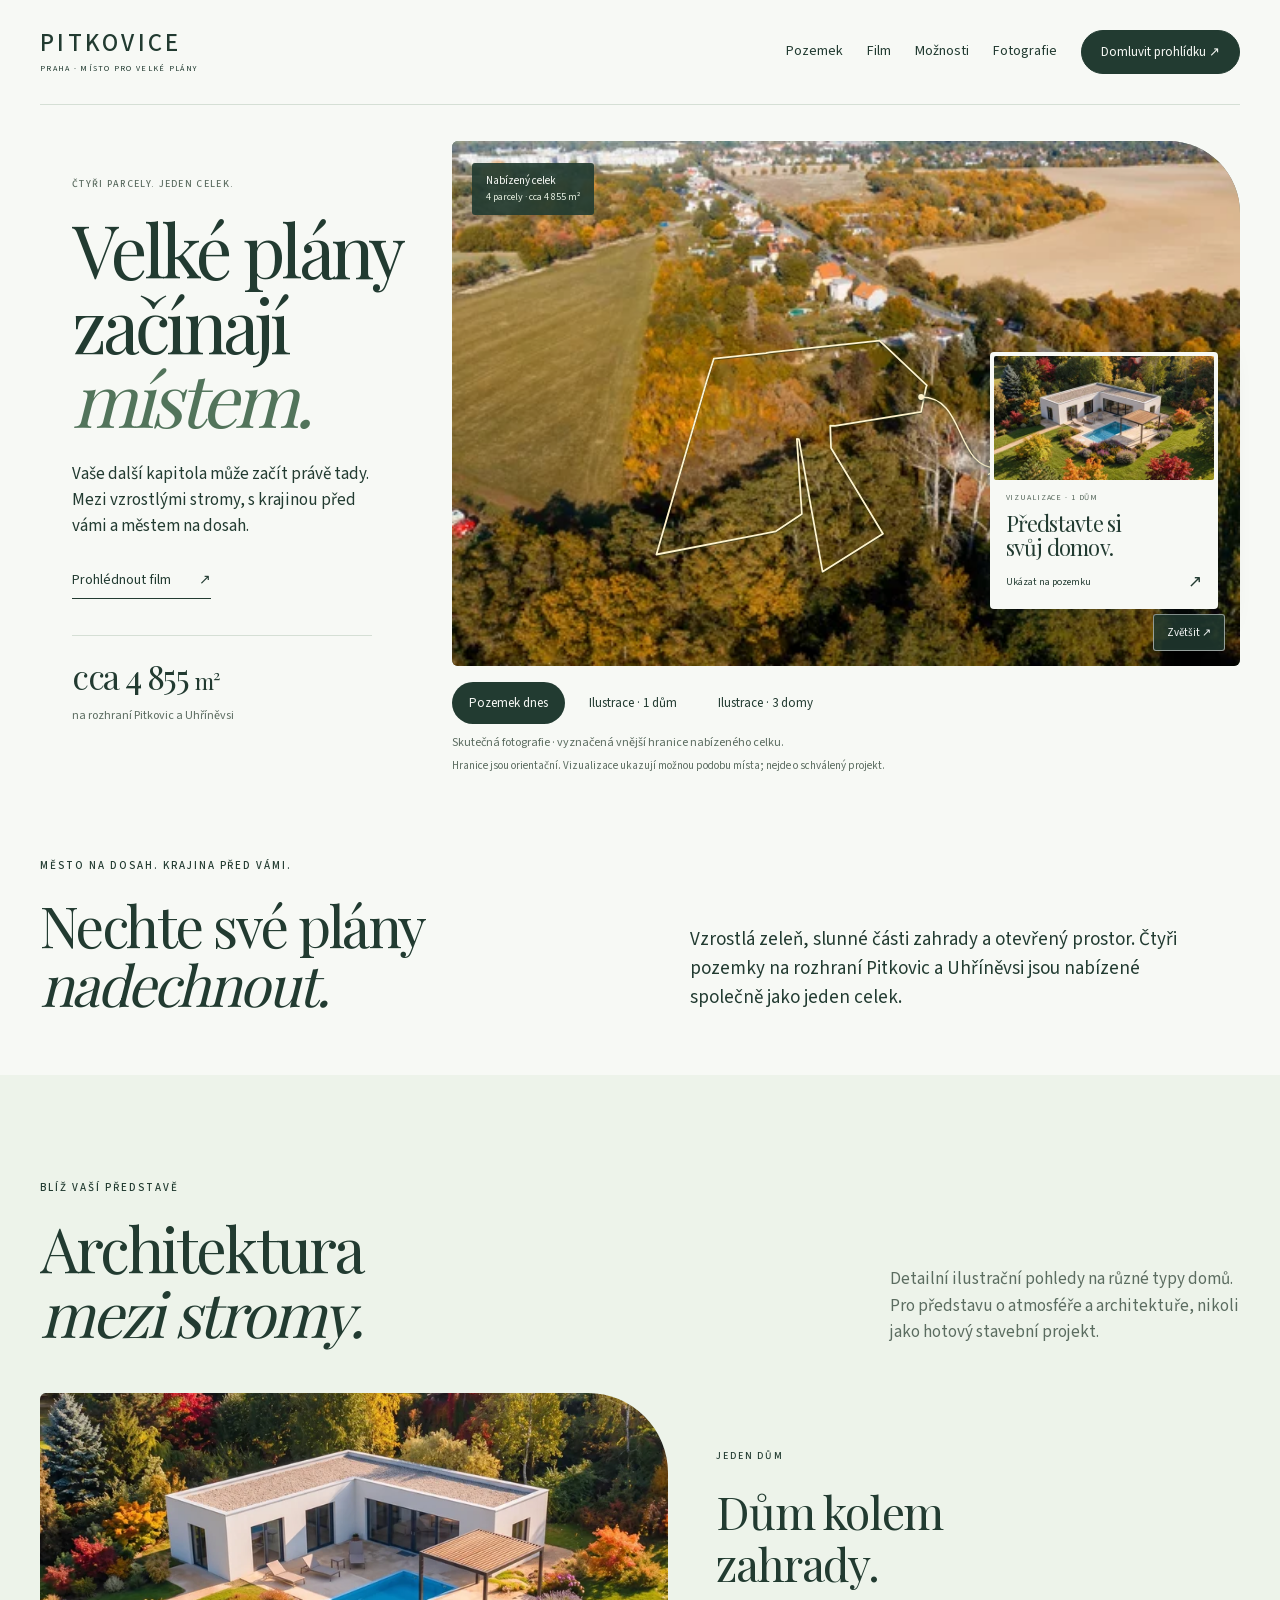
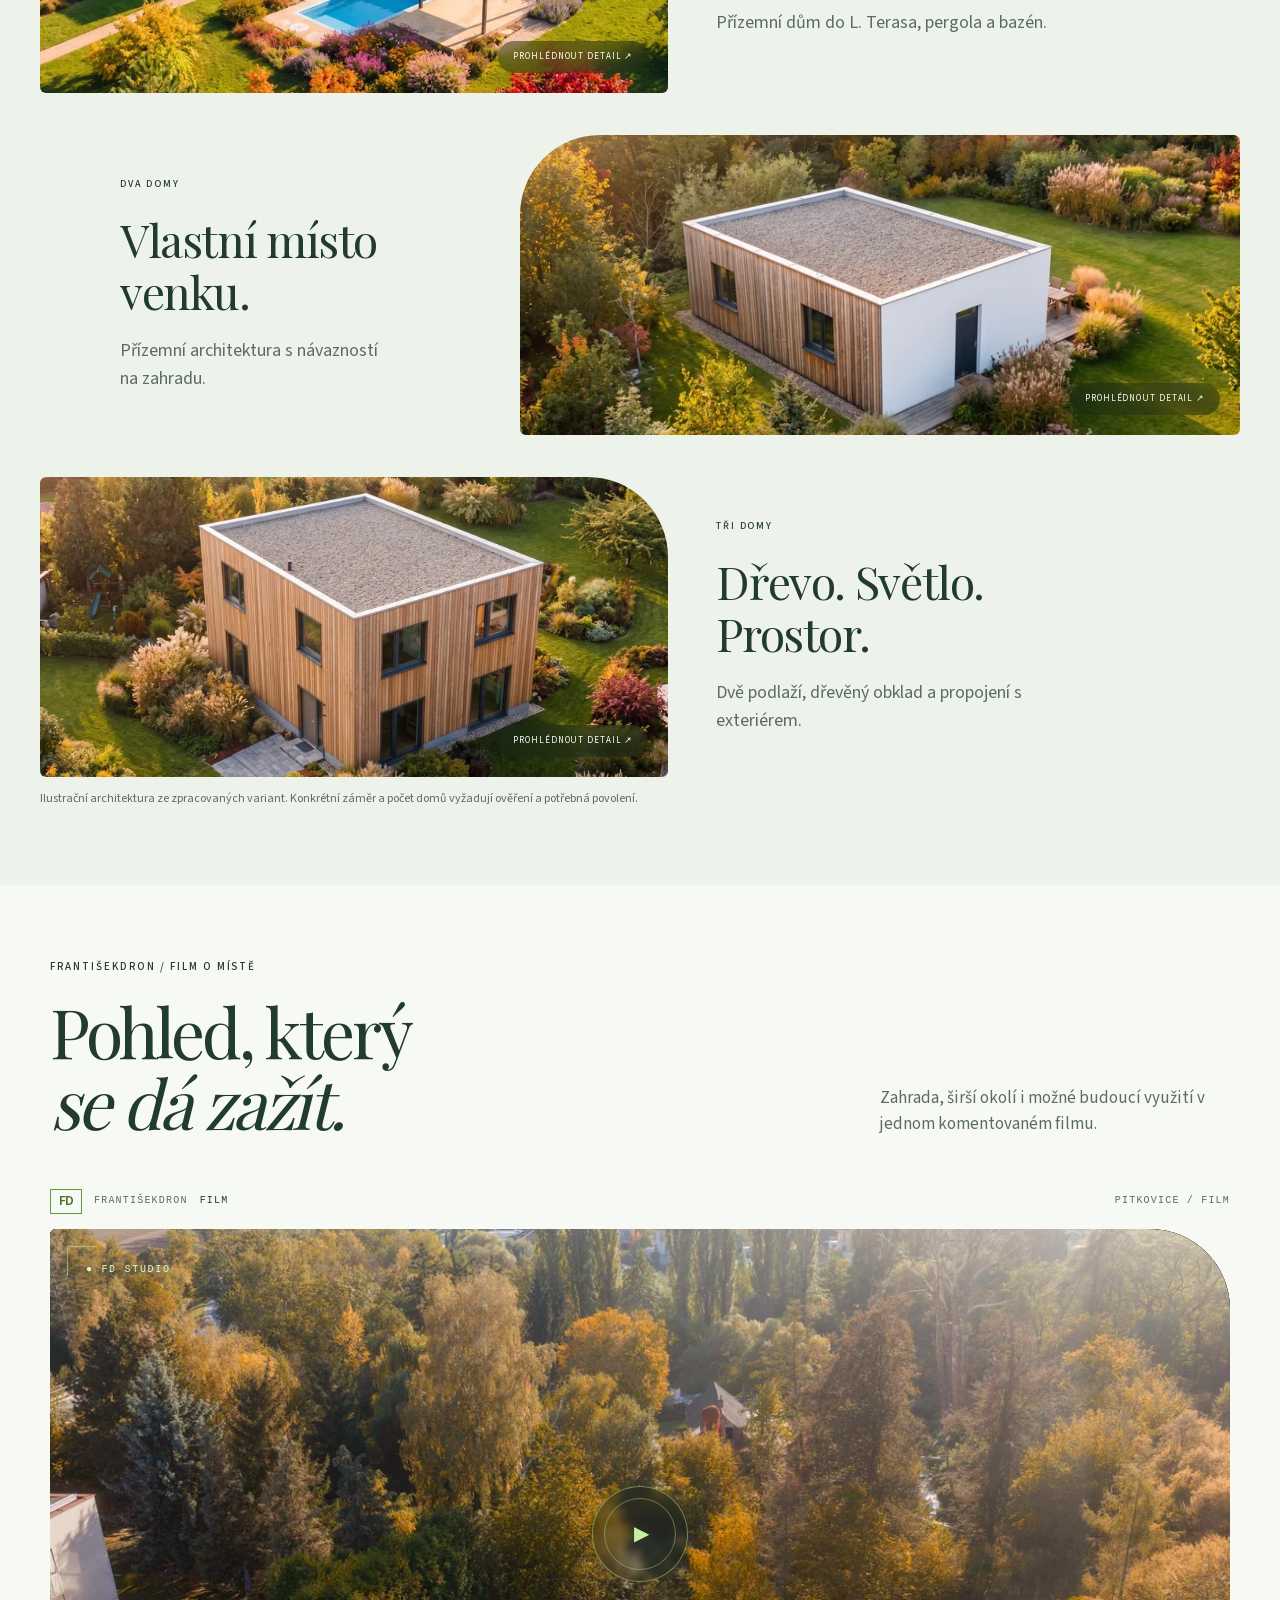
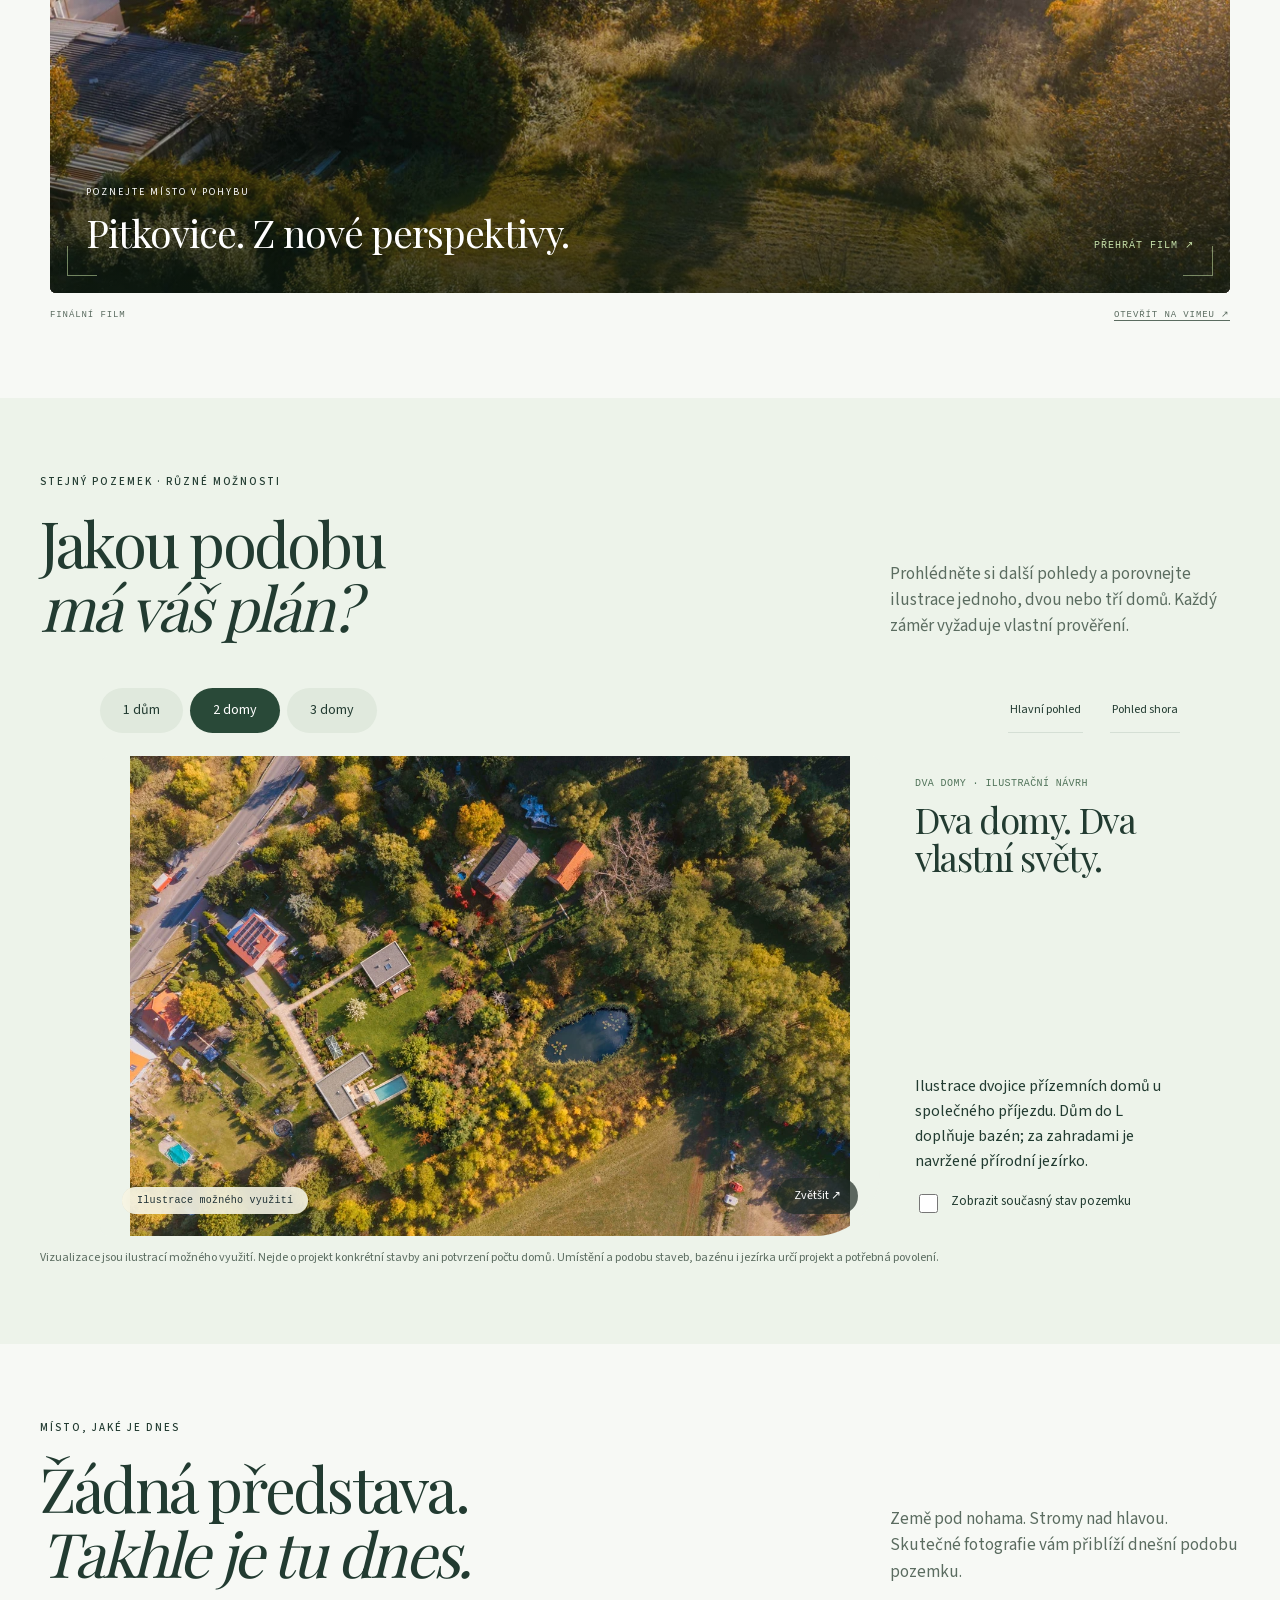
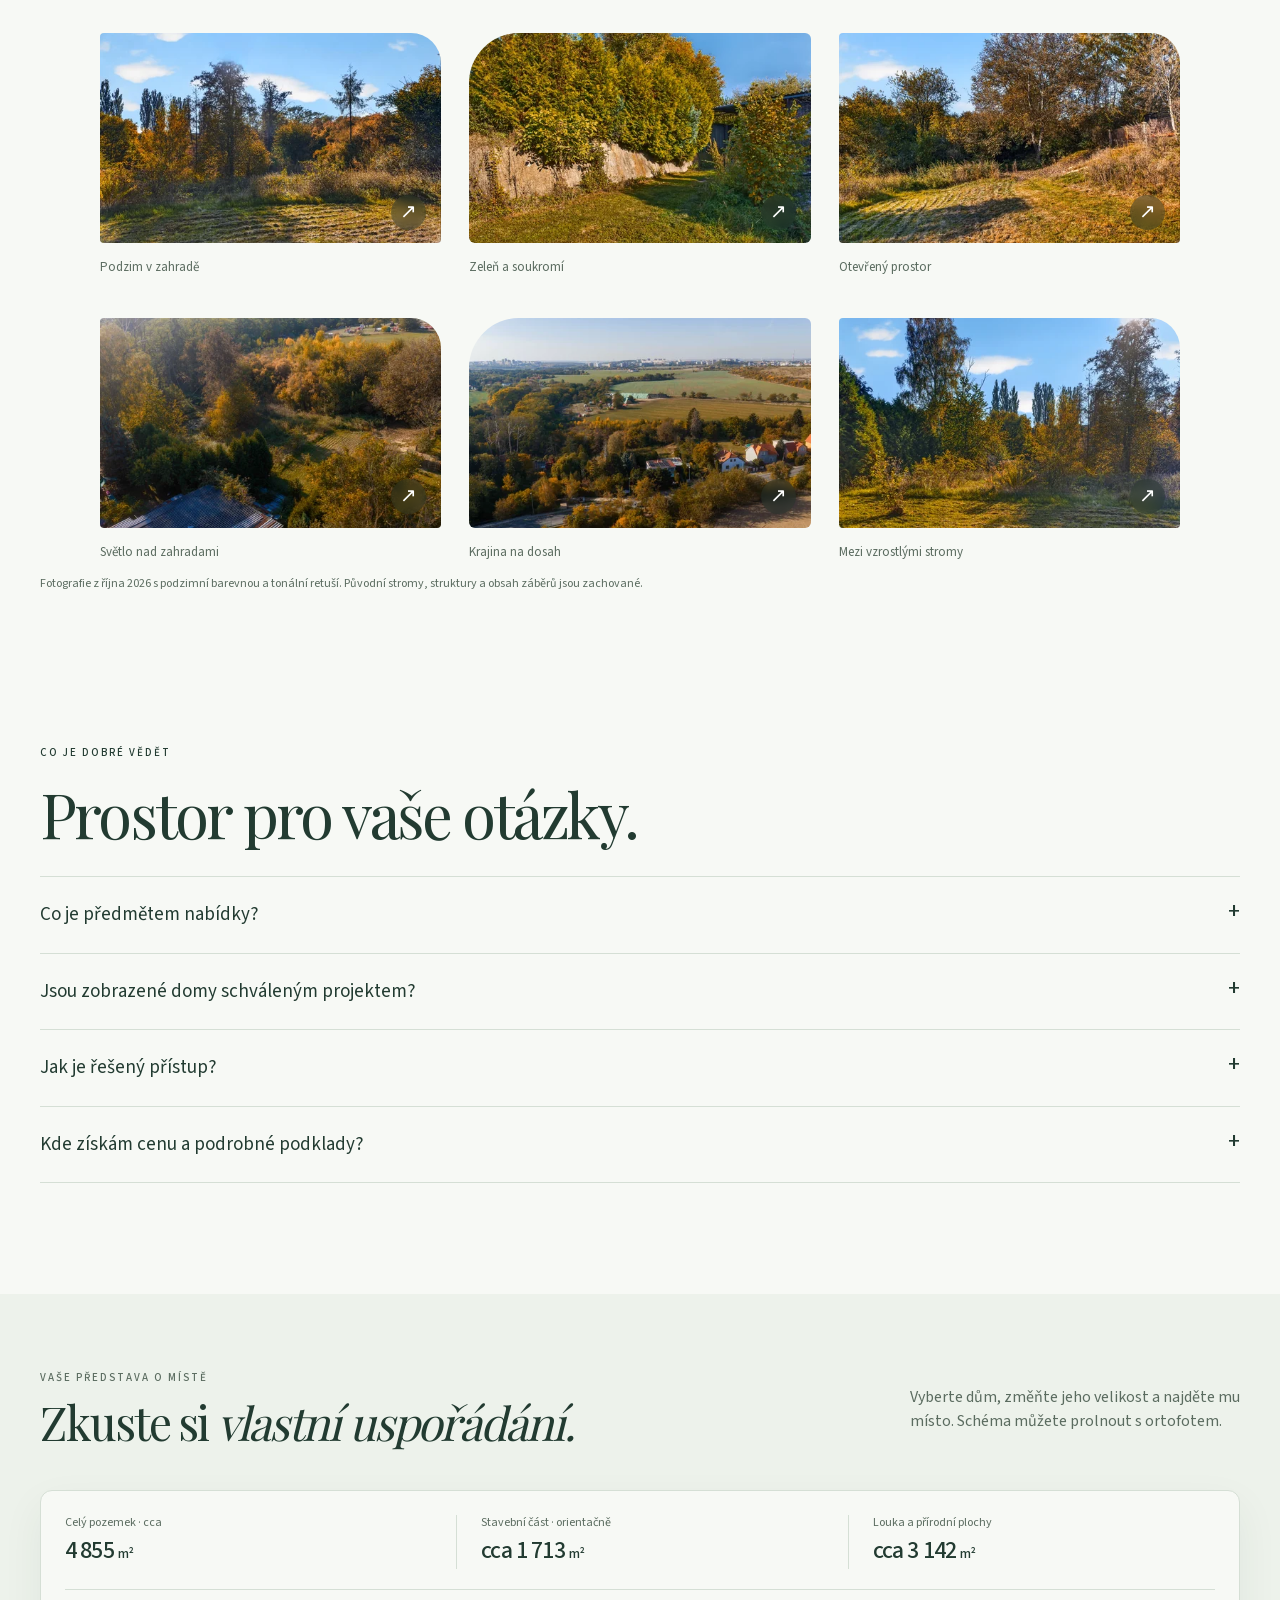
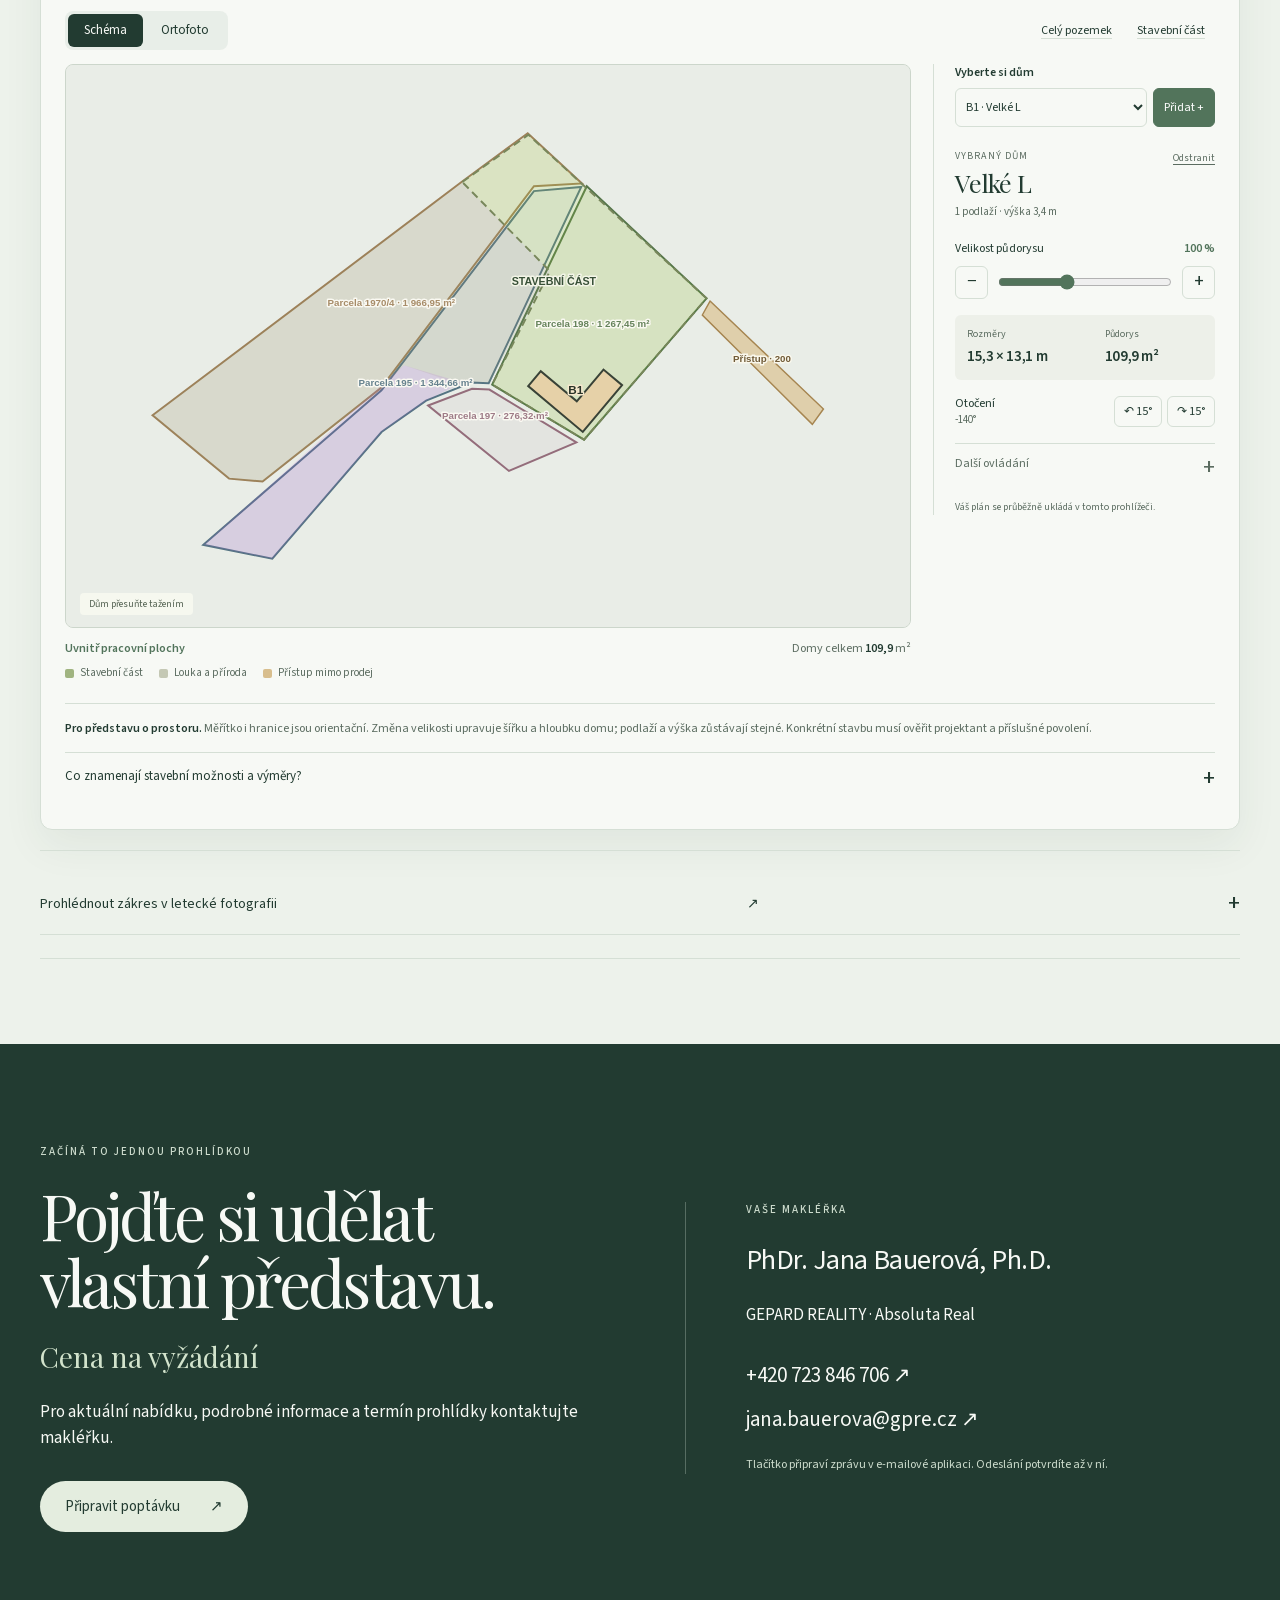
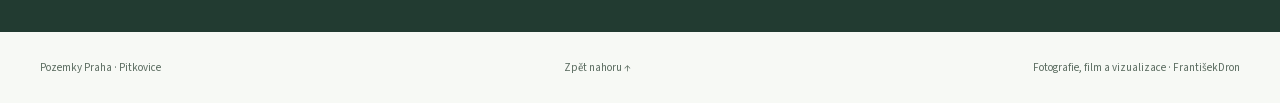
==== index.html @ 945b2372 "Reduce initial image bytes and defer optional property planner" ====
<!doctype html><html lang="cs"><head><meta charset="utf-8"><meta name="viewport" content="width=device-width,initial-scale=1"><meta name="robots" content="noindex,nofollow,noarchive"><meta name="referrer" content="no-referrer"><meta name="description" content="Pozemky v Praze–Pitkovicích: čtyři parcely jako jeden celek. Fotografie, film, orientační zákres a ilustrační možnosti využití."><meta name="theme-color" content="#193b36"><title>Pitkovice · prostor pro vaše plány</title><link rel="stylesheet" href="styles.css?v=12"><script src="app.js?v=16" defer></script><link rel="stylesheet" href="planner.css?v=12"><link rel="stylesheet" href="combined.css?v=15"><script src="combined.js?v=16" defer></script></head><body class="atlas v3 combined"><a class="skip" href="#main">Přeskočit na obsah</a><main id="main"><section class="combined-hero"><div class="wrap"><header class="nav"><a class="brand" href="#main">PITKOVICE<small>PRAHA · MÍSTO PRO VELKÉ PLÁNY</small></a><button class="menu-toggle" aria-expanded="false" aria-controls="navlinks">Menu</button><nav id="navlinks" class="navlinks" aria-label="Hlavní navigace"><a href="#pozemek">Pozemek</a><a href="#film">Film</a><a href="#moznosti">Možnosti</a><a href="#galerie">Fotografie</a><a class="btn" href="#kontakt">Domluvit prohlídku ↗</a></nav></header></div>
<div class="combined-opening"><div class="combined-copy"><span class="eyebrow">Čtyři parcely. Jeden celek.</span><h1>Velké plány<br>začínají <br><em>místem.</em></h1><p>Vaše další kapitola může začít právě tady. Mezi vzrostlými stromy, s krajinou před vámi a městem na dosah.</p><a class="textlink" href="#film">Prohlédnout film <span>↗</span></a><div class="combined-fact"><strong>cca 4 855 <span>m²</span></strong><small>na rozhraní Pitkovic a Uhříněvsi</small></div></div>
<div class="hero-property" data-hero-property><div class="hero-composition"><div class="hero-land" data-hero-land><svg class="hero-defs" width="0" height="0" aria-hidden="true"><defs><mask id="hero-lines-real" maskUnits="userSpaceOnUse" x="0" y="0" width="1600" height="1067"><rect width="1600" height="1067" fill="white"/></mask><mask id="hero-lines-one" maskUnits="userSpaceOnUse" x="0" y="0" width="1600" height="1067"><rect width="1600" height="1067" fill="white"/><polygon fill="black" stroke="black" stroke-width="5" points="832.482,472.826 881.706,441.546 916.801,436.866 952.745,468.386 952.387,494.494 843.067,510.345 833.039,498.930"/></mask><mask id="hero-lines-three" maskUnits="userSpaceOnUse" x="0" y="0" width="1600" height="1067"><rect width="1600" height="1067" fill="white"/><polygon fill="black" stroke="black" stroke-width="5" points="816.887,387.768 874.704,384.636 885.092,408.386 885.355,453.030 825.516,456.463 817.972,430.726"/><polygon fill="black" stroke="black" stroke-width="5" points="706.162,394.953 763.096,391.558 769.267,415.074 771.019,459.892 712.153,463.636 708.617,438.141"/><polygon fill="black" stroke="black" stroke-width="5" points="523.274,432.246 530.190,405.579 592.844,402.176 596.721,445.588 593.361,473.894 528.272,477.643"/></mask></defs></svg><img class="hero-context" src="assets/web-v8/aerial-podzim-retus-800.webp" srcset="assets/web-v8/aerial-podzim-retus-480.webp 480w, assets/web-v8/aerial-podzim-retus-800.webp 800w, assets/web-v8/aerial-podzim-retus-1200.webp 1200w, assets/web-v8/aerial-podzim-retus-1600.webp 1600w, assets/web-v8/aerial-podzim-retus-2000.webp 2000w" sizes="(max-width: 800px) calc(100vw - 36px), (max-width: 1100px) calc(65vw - 54.6px), (max-width: 1540px) calc(68.376vw - 87.52px), 966px" width="12279" height="8186" alt="Letecká fotografie nabízeného souboru pozemků v Pitkovicích" decoding="async" loading="eager" fetchpriority="high"><svg class="hero-boundaries" viewBox="0 0 1600 1066.6667" aria-hidden="true"><g mask="url(#hero-lines-real)"><path class="hero-outline" d="M 415.231 839.943 L 517.843 485.811 L 531.836 442.243 L 637.533 430.696 L 645.000 429.297 L 868.351 405.401 L 964.572 496.270 L 962.776 501.233 L 952.914 550.099 L 777.696 578.805 L 768.248 578.315 L 769.931 623.501 L 875.354 797.678 L 752.706 874.806 L 704.569 605.559 L 700.545 605.162 L 710.613 757.489 L 657.867 792.848 Z"/></g></svg><div class="hero-marker"><span>Nabízený celek</span><small>4 parcely · cca 4 855 m²</small></div><button class="hero-enlarge" type="button" data-hero-enlarge aria-label="Zvětšit pohled se zákresem">Zvětšit ↗</button></div>
<svg class="hero-connector" viewBox="0 0 1600 1066.6667" aria-hidden="true"><circle cx="953" cy="520" r="6"/><path d="M953 520 C1045 520 1020 665 1110 665 M1092 650 L1110 665 L1090 677"/></svg><button type="button" class="hero-vision-card" data-hero-preview aria-label="Zobrazit ilustraci jednoho domu na pozemku"><img src="assets/web-v8/hero-atelier-480.webp" srcset="assets/web-v8/hero-atelier-480.webp 480w, assets/web-v8/hero-atelier-800.webp 800w" sizes="(max-width: 540px) calc(36vw - 17px), (max-width: 1000px) 180px, (max-width: 1100px) calc(18.85vw - 24px), (max-width: 1540px) calc(19.83vw - 33.4px), 272px" width="800" height="450" alt="Ilustrační pohled na přízemní dům do L se zahradou a bazénem" decoding="async" loading="eager"><span class="hero-vision-copy"><small>VIZUALIZACE · 1 DŮM</small><strong>Představte si <br>svůj domov.</strong><span data-hero-preview-label>Ukázat na pozemku <b aria-hidden="true">↗</b></span></span></button></div><div class="hero-switch" role="group" aria-label="Podoba pozemku"><button type="button" data-hero-view="real" aria-pressed="true">Pozemek dnes</button><button type="button" data-hero-view="one" aria-pressed="false">Ilustrace · 1 dům</button><button type="button" data-hero-view="three" aria-pressed="false">Ilustrace · 3 domy</button></div>
<div class="hero-caption"><p data-hero-caption aria-live="polite">Skutečná fotografie · vyznačená vnější hranice nabízeného celku.</p></div><p class="hero-caveat">Hranice jsou orientační. Vizualizace ukazují možnou podobu místa; nejde o schválený projekt.</p></div></div></section><section class="section land-intro-v3" id="pozemek"><div class="wrap"><span class="eyebrow">Město na dosah. Krajina před vámi.</span><div class="manifesto-grid"><h2>Nechte své plány<br> <em>nadechnout.</em></h2><p>Vzrostlá zeleň, slunné části zahrady a otevřený prostor. Čtyři pozemky na rozhraní Pitkovic a Uhříněvsi jsou nabízené společně jako jeden celek.</p></div></div></section><section class="section visions-section"><div class="wrap"><div class="sectionhead"><div><span class="eyebrow">Blíž vaší představě</span><h2>Architektura<br> <em>mezi stromy.</em></h2></div><p>Detailní ilustrační pohledy na různé typy domů. Pro představu o atmosféře a architektuře, nikoli jako hotový stavební projekt.</p></div><div class="visions-grid"><article class="vision"><button data-photo="assets/house-B1-large.webp" data-caption="Ilustrační návrh domu B · přízemní dům do L"><img src="[data-uri]" alt="Detailní ilustrace přízemního domu do L s pergolou a bazénem" loading="lazy" width="2400" height="1610" decoding="async" data-full="assets/house-B1-large.webp" sizes="(max-width: 800px) 90vw, 55vw" data-lazy-src="assets/web-v8/house-B1-large-800.webp" data-lazy-srcset="assets/web-v8/house-B1-large-480.webp 480w, assets/web-v8/house-B1-large-800.webp 800w, assets/web-v8/house-B1-large-1200.webp 1200w, assets/web-v8/house-B1-large-1600.webp 1600w, assets/web-v8/house-B1-large-2000.webp 2000w"><span>PROHLÉDNOUT DETAIL ↗</span></button><div><span class="eyebrow">Jeden dům</span><h3>Dům kolem zahrady.</h3><p>Přízemní dům do L. Terasa, pergola a bazén.</p></div></article><article class="vision"><button data-photo="assets/house-D2-large.webp" data-caption="Ilustrační návrh domu D · přízemní architektura"><img src="[data-uri]" alt="Detailní ilustrace domu z varianty dvou přízemních domů" loading="lazy" width="2400" height="1610" decoding="async" data-full="assets/house-D2-large.webp" sizes="(max-width: 800px) 90vw, 55vw" data-lazy-src="assets/web-v8/house-D2-large-800.webp" data-lazy-srcset="assets/web-v8/house-D2-large-480.webp 480w, assets/web-v8/house-D2-large-800.webp 800w, assets/web-v8/house-D2-large-1200.webp 1200w, assets/web-v8/house-D2-large-1600.webp 1600w, assets/web-v8/house-D2-large-2000.webp 2000w"><span>PROHLÉDNOUT DETAIL ↗</span></button><div><span class="eyebrow">Dva domy</span><h3>Vlastní místo venku.</h3><p>Přízemní architektura s návazností na zahradu.</p></div></article><article class="vision"><button data-photo="assets/house-E-large.webp" data-caption="Ilustrační návrh domu E · dřevěný obklad a dvě podlaží"><img src="[data-uri]" alt="Detailní ilustrace patrového domu s dřevěným obkladem" loading="lazy" width="2400" height="1610" decoding="async" data-full="assets/house-E-large.webp" sizes="(max-width: 800px) 90vw, 55vw" data-lazy-src="assets/web-v8/house-E-large-800.webp" data-lazy-srcset="assets/web-v8/house-E-large-480.webp 480w, assets/web-v8/house-E-large-800.webp 800w, assets/web-v8/house-E-large-1200.webp 1200w, assets/web-v8/house-E-large-1600.webp 1600w, assets/web-v8/house-E-large-2000.webp 2000w"><span>PROHLÉDNOUT DETAIL ↗</span></button><div><span class="eyebrow">Tři domy</span><h3>Dřevo. Světlo. Prostor.</h3><p>Dvě podlaží, dřevěný obklad a propojení s exteriérem.</p></div></article></div><p class="notice">Ilustrační architektura ze zpracovaných variant. Konkrétní záměr a počet domů vyžadují ověření a potřebná povolení.</p></div></section><section class="section film-v3" id="film"><div class="wrap"><div class="sectionhead"><div><span class="eyebrow">FrantišekDron / film o místě</span><h2>Pohled, který<br> <em>se dá zažít.</em></h2></div><p>Zahrada, širší okolí i možné budoucí využití v jednom komentovaném filmu.</p></div><div class="fd-film"><div class="film-top"><span><b class="fd-mark">FD</b> FRANTIŠEKDRON <i>FILM</i></span><span>PITKOVICE / FILM</span></div><div class="film-screen"><iframe class="film-vimeo" data-src="https://player.vimeo.com/video/1239120401?h=7a926438c9&amp;autoplay=1&amp;dnt=1&amp;title=0&amp;byline=0&amp;portrait=0" title="Pitkovice – finální film" allow="autoplay; fullscreen; picture-in-picture; encrypted-media" allowfullscreen referrerpolicy="strict-origin-when-cross-origin"></iframe><button class="film-cover" data-play aria-label="Přehrát finální film Pitkovice"><img src="[data-uri]" alt="Letecký pohled na Pitkovice, náhled filmu" loading="lazy" width="12258" height="8172" decoding="async" data-full="assets/land-podzim-retus.webp" sizes="(max-width: 800px) 96vw, (min-width: 1600px) 1440px, 90vw" data-lazy-src="assets/web-v8/land-podzim-retus-800.webp" data-lazy-srcset="assets/web-v8/land-podzim-retus-480.webp 480w, assets/web-v8/land-podzim-retus-800.webp 800w, assets/web-v8/land-podzim-retus-1200.webp 1200w, assets/web-v8/land-podzim-retus-1600.webp 1600w, assets/web-v8/land-podzim-retus-2000.webp 2000w"><span class="film-vignette"></span><span class="film-corner corner-tl"></span><span class="film-corner corner-tr"></span><span class="film-corner corner-bl"></span><span class="film-corner corner-br"></span><span class="film-rec">● FD STUDIO</span><span class="play-ring"><span>▶</span></span><span class="film-title"><small>POZNEJTE MÍSTO V POHYBU</small><strong>Pitkovice. Z nové perspektivy.</strong></span><span class="film-playlabel">PŘEHRÁT FILM ↗</span></button></div><div class="film-bottom"><span>FINÁLNÍ FILM</span><a href="https://vimeo.com/1239120401/7a926438c9" target="_blank" rel="noopener noreferrer">OTEVŘÍT NA VIMEU ↗</a></div></div></div></section><section class="section explore-v3" id="moznosti"><div class="wrap"><div class="sectionhead"><div><span class="eyebrow">Stejný pozemek · různé možnosti</span><h2>Jakou podobu<br> <em>má váš plán?</em></h2></div><p>Prohlédněte si další pohledy a porovnejte ilustrace jednoho, dvou nebo tří domů. Každý záměr vyžaduje vlastní prověření.</p></div><div class="explorer" data-initial="D" data-initial-view="shora"><div class="explorer-top"><div class="tabrow" role="group" aria-label="Ilustrační varianta"><button data-variant="B" aria-pressed="true">1 dům</button><button data-variant="D" aria-pressed="false">2 domy</button><button data-variant="E" aria-pressed="false">3 domy</button></div><div class="tabrow viewrow" role="group" aria-label="Úhel pohledu"><button data-view="0095" aria-pressed="true">Hlavní pohled</button><button data-view="shora" aria-pressed="false">Pohled shora</button></div></div><div class="explorer-image"><img class="explorer-main" src="[data-uri]" alt="Ilustrace možného využití pozemku" loading="lazy" width="2200" height="1467" decoding="async" data-full="assets/B-01-0095.webp" sizes="(max-width: 800px) 96vw, (min-width: 1600px) 1440px, 90vw" data-lazy-src="assets/web-v8/B-01-0095-800.webp" data-lazy-srcset="assets/web-v8/B-01-0095-480.webp 480w, assets/web-v8/B-01-0095-800.webp 800w, assets/web-v8/B-01-0095-1200.webp 1200w, assets/web-v8/B-01-0095-1600.webp 1600w, assets/web-v8/B-01-0095-2000.webp 2000w"><span class="photo-label">Ilustrace možného využití</span><button class="zoom">Zvětšit ↗</button></div><div class="explorer-caption" aria-live="polite"><div><span class="eyebrow explorer-type">Jeden dům · ilustrační návrh</span><h3 class="explorer-title">Jeden dům. Velká zahrada.</h3></div><div><p class="explorer-description">Ilustrace jednoho přízemního domu do L s bazénem, pergolou a zahradou.</p><label class="before-toggle"><input type="checkbox" data-before> Zobrazit současný stav pozemku</label></div></div></div><p class="notice">Vizualizace jsou ilustrací možného využití. Nejde o projekt konkrétní stavby ani potvrzení počtu domů. Umístění a podobu staveb, bazénu i jezírka určí projekt a potřebná povolení.</p></div></section><section class="section photos-v3" id="galerie"><div class="wrap"><div class="sectionhead"><div><span class="eyebrow">Místo, jaké je dnes</span><h2>Žádná představa.<br> <em>Takhle je tu dnes.</em></h2></div><p>Země pod nohama. Stromy nad hlavou. Skutečné fotografie vám přiblíží dnešní podobu pozemku.</p></div><div class="gallery"><button data-photo="assets/garden-autumn-podzim-retus.webp" data-caption="Podzim v zahradě · fotografie, barevná retuš"><img src="[data-uri]" alt="Podzim v zahradě" loading="lazy" width="2560" height="1703" decoding="async" data-full="assets/garden-autumn-podzim-retus-small.webp" sizes="(max-width: 800px) 44vw, 30vw" data-lazy-src="assets/web-v8/garden-autumn-podzim-retus-small-800.webp" data-lazy-srcset="assets/web-v8/garden-autumn-podzim-retus-small-480.webp 480w, assets/web-v8/garden-autumn-podzim-retus-small-800.webp 800w"><span class="plus" aria-hidden="true">↗</span><span>Podzim v zahradě</span></button><button data-photo="assets/trees-podzim-retus.webp" data-caption="Zeleň a soukromí · fotografie, barevná retuš"><img src="[data-uri]" alt="Zeleň a soukromí" loading="lazy" width="2560" height="1703" decoding="async" data-full="assets/trees-podzim-retus-small.webp" sizes="(max-width: 800px) 44vw, 30vw" data-lazy-src="assets/web-v8/trees-podzim-retus-small-800.webp" data-lazy-srcset="assets/web-v8/trees-podzim-retus-small-480.webp 480w, assets/web-v8/trees-podzim-retus-small-800.webp 800w"><span class="plus" aria-hidden="true">↗</span><span>Zeleň a soukromí</span></button><button data-photo="assets/meadow-podzim-retus.webp" data-caption="Otevřený prostor · fotografie, barevná retuš"><img src="[data-uri]" alt="Otevřený prostor" loading="lazy" width="2560" height="1698" decoding="async" data-full="assets/meadow-podzim-retus-small.webp" sizes="(max-width: 800px) 44vw, 30vw" data-lazy-src="assets/web-v8/meadow-podzim-retus-small-800.webp" data-lazy-srcset="assets/web-v8/meadow-podzim-retus-small-480.webp 480w, assets/web-v8/meadow-podzim-retus-small-800.webp 800w"><span class="plus" aria-hidden="true">↗</span><span>Otevřený prostor</span></button><button data-photo="assets/land-sun-podzim-retus.webp" data-caption="Světlo nad zahradami · fotografie, barevná retuš"><img src="[data-uri]" alt="Světlo nad zahradami" loading="lazy" width="12276" height="8184" decoding="async" data-full="assets/land-sun-podzim-retus-small.webp" sizes="(max-width: 800px) 44vw, 30vw" data-lazy-src="assets/web-v8/land-sun-podzim-retus-small-800.webp" data-lazy-srcset="assets/web-v8/land-sun-podzim-retus-small-480.webp 480w, assets/web-v8/land-sun-podzim-retus-small-800.webp 800w"><span class="plus" aria-hidden="true">↗</span><span>Světlo nad zahradami</span></button><button data-photo="assets/horizon-podzim-retus.webp" data-caption="Krajina na dosah · fotografie, barevná retuš"><img src="[data-uri]" alt="Krajina na dosah" loading="lazy" width="12270" height="8180" decoding="async" data-full="assets/horizon-podzim-retus-small.webp" sizes="(max-width: 800px) 44vw, 30vw" data-lazy-src="assets/web-v8/horizon-podzim-retus-small-800.webp" data-lazy-srcset="assets/web-v8/horizon-podzim-retus-small-480.webp 480w, assets/web-v8/horizon-podzim-retus-small-800.webp 800w"><span class="plus" aria-hidden="true">↗</span><span>Krajina na dosah</span></button><button data-photo="assets/garden-podzim-retus.webp" data-caption="Mezi vzrostlými stromy · fotografie, barevná retuš"><img src="[data-uri]" alt="Mezi vzrostlými stromy" loading="lazy" width="2560" height="1735" decoding="async" data-full="assets/garden-podzim-retus-small.webp" sizes="(max-width: 800px) 44vw, 30vw" data-lazy-src="assets/web-v8/garden-podzim-retus-small-800.webp" data-lazy-srcset="assets/web-v8/garden-podzim-retus-small-480.webp 480w, assets/web-v8/garden-podzim-retus-small-800.webp 800w"><span class="plus" aria-hidden="true">↗</span><span>Mezi vzrostlými stromy</span></button></div><p class="notice">Fotografie z října 2026 s podzimní barevnou a tonální retuší. Původní stromy, struktury a obsah záběrů jsou zachované.</p></div></section><section class="section"><div class="wrap"><span class="eyebrow">Co je dobré vědět</span><h2 style="margin-bottom:30px">Prostor pro vaše otázky.</h2><details><summary>Co je předmětem nabídky?</summary><p>Nabízí se soubor čtyř pozemků jako jeden celek: parcely 195, 197 a 198 v katastrálním území Pitkovice a parcela 1970/4 v katastrálním území Uhříněves. Přibližná celková výměra podle dodaných podkladů je 4 855 m². Domy na vizualizacích jsou pouze ilustrace.</p></details><details><summary>Jsou zobrazené domy schváleným projektem?</summary><p>Ne. Tři varianty pomáhají představit si různý způsob využití prostoru. Nepotvrzují možnost postavit konkrétní počet domů. Konkrétní záměr vyžaduje ověření regulace, přístupu, infrastruktury a potřebných povolení.</p></details><details><summary>Jak je řešený přístup?</summary><p>V podkladech je příjezd vedený z ulice přes parcelu 200. Tato parcela není součástí nabízeného souboru. Podmínky a právní zajištění přístupu je potřeba projednat s makléřkou.</p></details><details><summary>Kde získám cenu a podrobné podklady?</summary><p>Obraťte se na Janu Bauerovou. Při jednání si vyžádejte aktuální nabídku, podklady k parcelám a informace potřebné k posouzení vašeho záměru.</p></details></div></section><section class="section boundary-section planning-finale" id="hranice"><div class="wrap"><div class="boundary-heading"><div><span class="eyebrow">Vaše představa o místě</span><h2 id="planning-heading">Zkuste si <em>vlastní uspořádání.</em></h2></div><p>Vyberte dům, změňte jeho velikost a najděte mu místo. Schéma můžete prolnout s ortofotem.</p></div><section class="plot-planner" id="planner" data-plot-planner data-planner-script="planner.js?v=12" data-data-url="assets/planner-data-v8.json" aria-labelledby="planning-heading">
 <div class="planning-summary"><div><small>Celý pozemek · cca</small><strong>4 855 <span>m²</span></strong></div><div><small>Stavební část · orientačně</small><strong>cca 1 713 <span>m²</span></strong></div><div><small>Louka a přírodní plochy</small><strong>cca 3 142 <span>m²</span></strong></div></div>
 <div class="planner-topbar"><div class="planner-background" role="group" aria-label="Podklad mapy"><button type="button" data-action="background-plan" aria-pressed="true">Schéma</button><button type="button" data-action="background-ortho" aria-pressed="false">Ortofoto</button></div><label class="planner-opacity" data-ortho-controls hidden>Krytí <input type="range" data-opacity min="15" max="100" value="90" aria-label="Síla ortofotopodkladu"><output data-opacity-value>90 %</output></label><div class="planner-zoom" role="group" aria-label="Přiblížení plánu"><button type="button" data-action="fit-all">Celý pozemek</button><button type="button" data-action="fit-build">Stavební část</button></div></div>
 <div class="planner-layout"><div class="planner-map-column"><div class="planner-canvas-wrap"><svg class="planner-canvas" data-canvas role="application" aria-label="Pracovní plán parcel a domů. Vyberte dům a přesuňte jej tažením nebo šipkami." viewBox="0 0 900 900" tabindex="0"></svg><span class="planner-map-hint">Dům přesuňte tažením</span></div><div class="planner-foot"><span data-status role="status" aria-live="polite"></span><span>Domy celkem <b data-total>0</b> m²</span></div><div class="planner-legend"><span><i class="legend-build"></i>Stavební část</span><span><i class="legend-nature"></i>Louka a příroda</span><span><i class="legend-road"></i>Přístup mimo prodej</span></div><p class="planner-ortho-note" data-ortho-note hidden>Ortofoto se zákresem parcel z klientského podkladu MPP a ÚSES. Stejný podklad používá pracovní schéma. © Seznam.cz / TopGis.</p></div>
 <aside class="planner-inspector" aria-label="Úprava domu"><label class="planner-select-label" for="house-choice">Vyberte si dům</label><div class="planner-add"><select class="planner-catalog" id="house-choice" aria-label="Typ domu"></select><button type="button" data-action="add-selected" aria-label="Přidat vybraný typ domu">Přidat +</button></div><div class="planner-selection"><div><p class="planner-eyebrow">Vybraný dům</p><h3 id="planner-title" data-selected-title>Velké L</h3><p class="planner-model-meta" data-model-meta></p></div><button type="button" class="planner-remove" data-action="remove" aria-label="Odstranit vybraný dům">Odstranit</button></div>
 <div class="planner-size-label"><label for="house-size">Velikost půdorysu</label><output data-size-value>100 %</output></div><div class="planner-size"><button type="button" data-action="size-minus" aria-label="Zmenšit dům o 5 procent">−</button><input id="house-size" type="range" data-size min="50" max="180" value="100" step="5" aria-label="Velikost půdorysu domu v procentech"><button type="button" data-action="size-plus" aria-label="Zvětšit dům o 5 procent">+</button></div>
 <div class="planner-metrics"><div><small>Rozměry</small><b data-dimensions>—</b></div><div><small>Půdorys</small><b><span data-area>—</span> m²</b></div></div><div class="planner-rotate"><span>Otočení <output data-angle-value>—</output></span><button type="button" data-action="rotate-minus" aria-label="Otočit doleva o 15 stupňů">↶ 15°</button><button type="button" data-action="rotate-plus" aria-label="Otočit doprava o 15 stupňů">↷ 15°</button></div>
 <details class="planner-more"><summary>Další ovládání</summary><label class="planner-angle">Přesný úhel <input type="range" min="-180" max="180" step="1" data-angle aria-label="Úhel vybraného domu"></label><div class="planner-nudge" role="group" aria-label="Posun domu o půl metru"><button type="button" data-action="move" data-dx="-1" data-dy="0" aria-label="Posunout doleva o půl metru">←</button><button type="button" data-action="move" data-dx="0" data-dy="-1" aria-label="Posunout nahoru o půl metru">↑</button><button type="button" data-action="move" data-dx="0" data-dy="1" aria-label="Posunout dolů o půl metru">↓</button><button type="button" data-action="move" data-dx="1" data-dy="0" aria-label="Posunout doprava o půl metru">→</button></div><p class="planner-building-meta"><span data-storeys>1</span> podlaží · výška <span data-height>3,4 m</span></p><div class="planner-actions"><button type="button" data-action="default">Obnovit výchozí dům</button><button type="button" data-action="clear">Vyprázdnit plán</button><div><button type="button" data-action="export-svg">Stáhnout SVG</button><button type="button" data-action="export-png">Stáhnout PNG</button></div></div></details><p class="planner-save-note">Váš plán se průběžně ukládá v tomto prohlížeči.</p></aside></div>
 <p class="planner-caveat"><strong>Pro představu o prostoru.</strong> Měřítko i hranice jsou orientační. Změna velikosti upravuje šířku a hloubku domu; podlaží a výška zůstávají stejné. Konkrétní stavbu musí ověřit projektant a příslušné povolení.</p>
 <details class="planning-rules"><summary>Co znamenají stavební možnosti a výměry?</summary><p>Výměry jednotlivých parcel přebíráme z přehledu makléřky Jany Bauerové, která jako jejich zdroj uvádí katastr nemovitostí. Rozdělení na stavební a ostatní části zpracovala makléřka s pomocí AI podle podkladů Metropolitního plánu. Výměry stavebních částí i jejich zákres jsou orientační; nejde o geodetické zaměření ani potvrzení možnosti výstavby.</p><table><thead><tr><th>Parcela</th><th>Výměra dle přehledu</th><th>Stavební část · orientačně</th></tr></thead><tbody><tr><td>195</td><td>1 344,66 m²</td><td>198,60 m²</td></tr><tr><td>197</td><td>276,32 m²</td><td>0 m²</td></tr><tr><td>198</td><td>1 267,45 m²</td><td>1 267,45 m²</td></tr><tr><td>1970/4</td><td>1 966,95 m²</td><td>247,15 m²</td></tr></tbody></table><p>Pro části parcel 195 a 1970/4 je v komunikaci uvedeno podmíněné společné posouzení jednoho záměru a 30 % z přibližně 446 m², tedy 133,8 m². Jde o údaj k ověření. Pro parcelu 198 není doložen číselný limit zastavění ani odstupy. Umístění, počet domů a konkrétní stavbu musí potvrdit příslušné posouzení a povolení.</p><p>V podkladu se součty zaokrouhlených dílčích výměr liší o 0,01 m². Plocha domu v editoru je půdorys, nikoli užitná plocha.</p></details></section><details class="outline-details"><summary>Prohlédnout zákres v letecké fotografii <span>↗</span></summary><div class="boundary" data-boundary><div class="boundary-toolbar"><span class="boundary-legend"><i></i> Nabízený celek</span><div class="boundary-switch" role="group" aria-label="Pohled na zákres"><button data-boundary-view="top" aria-pressed="true">Pohled shora</button><button data-boundary-view="main" aria-pressed="false">Šikmý pohled</button></div></div><button class="boundary-picture" data-boundary-zoom aria-label="Zvětšit orientační zákres pozemku"><img src="[data-uri]" alt="Orientační zákres nabízeného souboru pozemků, pohled shora" loading="lazy" width="2400" height="1350" decoding="async" data-full="assets/outline-top.webp" sizes="(max-width: 800px) 96vw, (min-width: 1600px) 1440px, 90vw" data-lazy-src="assets/web-v8/outline-top-800.webp" data-lazy-srcset="assets/web-v8/outline-top-480.webp 480w, assets/web-v8/outline-top-800.webp 800w, assets/web-v8/outline-top-1200.webp 1200w, assets/web-v8/outline-top-1600.webp 1600w, assets/web-v8/outline-top-2000.webp 2000w"><span class="boundary-expand">Zvětšit zákres ↗</span></button><div class="boundary-bottom"><span>195 · 197 · 198 / Pitkovice</span><span>1970/4 / Uhříněves</span><span>cca 4 855 m²</span></div></div><p class="notice">Orientační zákres převzatý z připravených podkladů. Nenahrazuje katastrální mapu ani geodetické zaměření. Přístup přes parcelu 200 není součástí prodeje; jeho právní podmínky projednejte s makléřkou.</p></details>
</div></section></main><section class="contact" id="kontakt"><div class="wrap split"><div><span class="eyebrow">Začíná to jednou prohlídkou</span><h2>Pojďte si udělat<br> vlastní představu.</h2><p class="price-request">Cena na vyžádání</p><p>Pro aktuální nabídku, podrobné informace a termín prohlídky kontaktujte makléřku.</p><div class="actions"><button class="btn light" data-inquiry>Připravit poptávku <span>↗</span></button></div></div><div class="contact-card"><p class="eyebrow">Vaše makléřka</p><p class="contact-name">PhDr. Jana Bauerová, Ph.D.</p><p>GEPARD REALITY · Absoluta Real</p><div class="contact-links"><a href="tel:+420723846706">+420 723 846 706 ↗</a><a href="mailto:jana.bauerova@gpre.cz">jana.bauerova@gpre.cz ↗</a></div><p class="fine">Tlačítko připraví zprávu v e-mailové aplikaci. Odeslání potvrdíte až v ní.</p></div></div></section><footer class="wrap footer"><span>Pozemky Praha · Pitkovice</span><a href="#main">Zpět nahoru ↑</a><span>Fotografie, film a vizualizace · FrantišekDron</span></footer><dialog class="dialog" id="lightbox"><div class="dialog-head"><span class="dialog-title"></span><button data-close aria-label="Zavřít zvětšenou fotografii">Zavřít ×</button></div><img alt="Zvětšená fotografie"></dialog><dialog class="dialog inquiry" id="inquiry"><div class="dialog-head"><span>Pozemek Pitkovice</span><button data-close aria-label="Zavřít poptávku">Zavřít ×</button></div><div class="inquiry-body"><h2>Domluvme si další krok.</h2><p class="fine">Připravte si zprávu pro Janu Bauerovou. Po kliknutí se otevře vaše e-mailová aplikace. Odeslání potvrdíte až v ní.</p><label for="purpose">O co máte zájem?</label><select id="purpose"><option>Rád/a bych se domluvil/a na osobní prohlídce.</option><option>Prosím o aktuální cenu a podrobné podklady.</option><option>Rád/a bych konzultoval/a možnosti využití pozemků.</option></select><label for="message">Chcete něco doplnit? <span class="muted">(nepovinné)</span></label><textarea id="message" placeholder="Například kdy vám vyhovuje prohlídka…"></textarea><button id="prepare-email" class="btn">Otevřít připravený e-mail ↗</button><p class="status" id="inquiry-status" aria-live="polite"></p></div></dialog><dialog class="hero-dialog" id="hero-dialog"><div class="dialog-head"><span data-hero-dialog-title>Pozemek s orientačním zákresem</span><button type="button" data-close aria-label="Zavřít zákres">Zavřít ×</button></div><div data-hero-dialog-content></div><p>Orientační zákres dle dodaného podkladu. Vizualizace nepotvrzují možnost výstavby.</p></dialog></body></html>
---- styles.css ----
@font-face{font-family:Source;src:url('assets/fonts/source-sans-3-latin.woff2');font-display:swap}@font-face{font-family:Source;src:url('assets/fonts/source-sans-3-latin-ext.woff2');unicode-range:U+0100-024F,U+1E00-1EFF;font-display:swap}@font-face{font-family:Playfair;src:url('assets/fonts/playfair-display-latin.woff2');font-display:swap}@font-face{font-family:Playfair;src:url('assets/fonts/playfair-display-latin-ext.woff2');unicode-range:U+0100-024F,U+1E00-1EFF;font-display:swap}@font-face{font-family:Fraunces;src:url('assets/fonts/fraunces-700-latin.woff2');font-weight:700;font-display:swap}@font-face{font-family:Fraunces;src:url('assets/fonts/fraunces-700-latin-ext.woff2');font-weight:700;unicode-range:U+0100-024F,U+1E00-1EFF;font-display:swap}
:root{--ink:#16272e;--paper:#f4f6f5;--accent:#c5d7c5;--line:#d0d9d8;--muted:#52636a;--serif:Playfair,Georgia,serif;--body:Source,Arial,sans-serif;--fd:#86be4f}*{box-sizing:border-box}html{scroll-behavior:smooth;scroll-padding-top:58px}body{margin:0;background:var(--paper);color:var(--ink);font:18px/1.55 var(--body)}body:has(dialog[open]){overflow:hidden}h1,h2,h3,p,figure{margin:0}h1,h2,h3{line-height:1.05;font-weight:400}h1,h2{font-family:var(--serif);letter-spacing:-.045em}h2{font-size:clamp(42px,4.8vw,78px)}h3{font-size:28px}p+p{margin-top:17px}em{font-weight:inherit}img{max-width:100%;display:block}button,input,textarea,select{font:inherit}button{cursor:pointer;color:inherit}a{color:inherit;text-decoration:none}button,a{-webkit-tap-highlight-color:transparent}a:focus-visible,button:focus-visible,input:focus-visible,textarea:focus-visible,select:focus-visible,summary:focus-visible{outline:3px solid #ff8d3b;outline-offset:5px}button:disabled{cursor:default}.wrap{width:min(1380px,calc(100% - 112px));margin:auto}.section{padding:110px 0}.eyebrow{display:block;font:500 11px/1.5 var(--body);letter-spacing:.18em;text-transform:uppercase;margin-bottom:20px}.muted,.fine,.notice{color:var(--muted)}.fine{font-size:14px}.notice{font-size:13px;line-height:1.6;margin-top:22px;max-width:920px}.lead{font-size:23px;line-height:1.5}.sectionhead{display:flex;justify-content:space-between;align-items:end;gap:60px;margin-bottom:48px}.sectionhead>p{max-width:330px;font-size:17px;color:var(--muted)}.split{display:grid;grid-template-columns:1fr 1fr;gap:90px;align-items:center}.actions{display:flex;gap:20px;align-items:center;margin-top:30px;flex-wrap:wrap}.btn{display:inline-flex;gap:30px;align-items:center;justify-content:space-between;padding:15px 25px;border:1px solid var(--ink);background:var(--ink);color:var(--paper);font-size:15px;line-height:1.4;transition:transform .25s,background .25s}.btn:hover{transform:translateY(-3px)}.btn.light{background:var(--paper);color:var(--ink);border-color:var(--paper)}.textlink{display:inline-flex;align-items:center;justify-content:space-between;gap:28px;border-bottom:1px solid;padding:0 0 7px;font-size:16px}.skip{position:absolute;top:-100px;left:15px;background:white;color:#111;padding:15px;z-index:100}.skip:focus{top:10px}
/* Review navigation stays deliberately separate from the property navigation. */
.draftbar{height:36px;padding:0 28px;background:#e8eeee;color:#283c40;display:flex;justify-content:space-between;align-items:center;font-size:11px;letter-spacing:.015em;gap:20px}.variants{display:flex;gap:20px}.variants a[aria-current]{font-weight:700;text-decoration:underline;text-underline-offset:5px}.nav{display:flex;justify-content:space-between;align-items:center;gap:25px;padding:30px 0;position:relative;z-index:5}.brand{font-size:27px;line-height:1;letter-spacing:.14em;font-weight:600}.brand small{display:block;font-size:9px;letter-spacing:.18em;margin-top:9px;font-weight:400}.navlinks{display:flex;align-items:center;gap:28px;font-size:14px}.navlinks>a:not(.btn):hover{text-decoration:underline;text-underline-offset:7px}.navlinks .btn{padding:12px 19px;font-size:13px}.menu-toggle{display:none;background:transparent;border:1px solid currentColor;padding:9px 14px;font-size:13px}
/* Shared, accessible visual explorer. Each concept gives it a different composition. */
.explorer{background:#fff}.explorer-top{padding:20px;display:flex;justify-content:space-between;gap:20px;flex-wrap:wrap}.tabrow{display:flex;gap:7px}.tabrow button{padding:12px 19px;background:transparent;border:1px solid var(--line);font-size:14px;white-space:nowrap;transition:background .2s}.tabrow button[aria-pressed=true]{color:var(--paper);background:var(--ink);border-color:var(--ink)}.viewrow button{font-size:12px}.explorer-image{position:relative;overflow:hidden}.explorer-main{width:100%;aspect-ratio:16/9;object-fit:contain;background:#19282c}.photo-label{position:absolute;left:20px;bottom:20px;background:#fffef0eb;color:#1e3034;padding:7px 12px;font-size:11px;letter-spacing:.025em}.zoom{position:absolute;bottom:20px;right:20px;background:#13272bdb;color:white;border:1px solid #ffffff60;padding:8px 15px;font-size:12px}.explorer-caption{display:grid;grid-template-columns:1fr 1fr;gap:55px;padding:35px}.explorer-caption .eyebrow{margin-bottom:10px}.explorer-caption h3{font-family:var(--serif);font-size:32px}.explorer-caption p{font-size:16px;max-width:530px}.before-toggle{display:flex;align-items:center;gap:10px;font-size:13px;margin-top:18px;cursor:pointer}.before-toggle input{width:19px;height:19px;accent-color:var(--ink)}
/* FD Studio player: corner brackets, two concentric rings and a quiet green HUD. */
.fd-film{color:#f0f4ef;background:#101a1c;padding:14px;border:1px solid #40504c;box-shadow:0 26px 70px #06111b23}.film-top,.film-bottom{display:flex;justify-content:space-between;align-items:center;gap:20px;font:10px/1.4 monospace;letter-spacing:.12em;color:#b7c5bc;padding:3px 5px 15px}.film-top>span:first-child{display:flex;align-items:center;gap:12px}.fd-mark{display:inline-flex;align-items:center;justify-content:center;border:1px solid var(--fd);color:var(--fd);font:600 14px/1 var(--body);width:32px;height:25px;letter-spacing:-.04em}.film-top i{font-style:normal;color:var(--fd)}.film-bottom{padding:16px 5px 3px;font-size:9px;color:#acb9b5}.film-screen{position:relative;aspect-ratio:16/9;background:#050a0b;overflow:hidden}.film-screen video{width:100%;height:100%;display:block;object-fit:contain}.film-cover{position:absolute;inset:0;border:0;background:#142327;padding:0;color:white;text-align:left;width:100%;height:100%}.film-cover>img{width:100%;height:100%;object-fit:cover;transition:transform 1.2s}.film-cover:hover>img{transform:scale(1.025)}.film-vignette{position:absolute;inset:0;background:linear-gradient(180deg,#07151b26 20%,#07151b22 50%,#07151bdf)}.film-corner{position:absolute;width:30px;height:30px;border-color:#a5cd7d99;border-style:solid;transition:width .3s,height .3s;pointer-events:none}.corner-tl{top:17px;left:17px;border-width:1px 0 0 1px}.corner-tr{top:17px;right:17px;border-width:1px 1px 0 0}.corner-bl{bottom:17px;left:17px;border-width:0 0 1px 1px}.corner-br{bottom:17px;right:17px;border-width:0 1px 1px 0}.film-cover:hover .film-corner{width:42px;height:42px}.film-rec{position:absolute;top:35px;left:36px;color:#cbecab;font:10px monospace;letter-spacing:.17em}.play-ring{position:absolute;width:96px;height:96px;left:50%;top:46%;transform:translate(-50%,-50%);border-radius:50%;border:1px solid #a6d77f88;display:flex;align-items:center;justify-content:center;background:#15211e55;backdrop-filter:blur(3px);box-shadow:0 0 45px #7da94e0a;transition:box-shadow .3s,background .3s}.play-ring>span{width:72px;height:72px;border:1px solid #a6d77f77;color:#c5efa5;border-radius:50%;display:flex;align-items:center;justify-content:center;font-size:20px;padding-left:3px}.film-cover:hover .play-ring{background:#7fba4a22;box-shadow:0 0 60px #9ce75e26}.film-title{position:absolute;left:36px;bottom:38px;display:flex;flex-direction:column;gap:10px}.film-title small{font-size:10px;letter-spacing:.2em}.film-title strong{font-family:var(--serif);font-size:clamp(24px,3vw,46px);font-weight:400;line-height:1.15;letter-spacing:-.03em}.film-playlabel{position:absolute;right:36px;bottom:42px;color:#c5dfa9;font:10px monospace;letter-spacing:.1em}.film-cover[hidden]{display:none}.film-error{padding:15px;color:#f3d7c4;font-size:14px}.film-error a{text-decoration:underline}.film-caption{display:flex;justify-content:space-between;gap:30px;margin-top:25px;font-size:12px;color:#b9c6c8}.film-caption span:last-child{max-width:400px}
/* Photography, practical details, contact. */
.gallery{display:grid;grid-template-columns:repeat(3,1fr);gap:35px 24px}.gallery button{padding:0;border:0;text-align:left;background:none;position:relative;overflow:hidden}.gallery img{width:100%;aspect-ratio:4/3;object-fit:cover;transition:transform .6s}.gallery button:hover img{transform:scale(1.025)}.gallery button>span:not(.plus){display:block;font-size:13px;margin-top:12px}.gallery .plus{position:absolute;right:15px;bottom:48px;border:1px solid #fff9;background:#122a2855;backdrop-filter:blur(5px);color:white;display:grid;place-items:center;width:31px;height:31px;font-size:20px}.photo{position:relative}.location-img{height:540px;width:100%;object-fit:cover}.table{border-collapse:collapse;width:100%;font-size:16px}.table caption{text-align:left;font-size:12px;text-transform:uppercase;letter-spacing:.12em;padding:0 0 18px;border-bottom:1px solid var(--ink)}.table td,.table th{vertical-align:top;text-align:left;padding:20px 0;border-bottom:1px solid var(--line)}.table th{font-weight:400;width:38%;padding-right:20px;color:var(--muted)}details{border-bottom:1px solid var(--line);padding:23px 0}details:first-of-type{border-top:1px solid var(--line)}summary{list-style:none;cursor:pointer;display:flex;justify-content:space-between;gap:30px;font-size:19px}summary::-webkit-details-marker{display:none}summary:after{content:'+';font-size:24px;line-height:1}details[open] summary:after{content:'−'}details p{max-width:840px;margin-top:20px;color:var(--muted);font-size:16px}.contact{background:var(--ink);color:var(--paper);padding:100px 0}.contact h2{font-size:clamp(40px,5vw,76px)}.contact p:not(.eyebrow){margin-top:20px;font-size:17px}.contact .eyebrow{color:#cbdad8}.contact-card{padding-left:60px;border-left:1px solid #ffffff40}.contact .contact-name{font-family:var(--serif);font-size:32px}.contact-links{display:flex;flex-direction:column;gap:12px;margin-top:30px;font-size:23px}.contact .fine{font-size:12px!important;color:#c4cfcc}.footer{display:flex;align-items:center;justify-content:space-between;gap:30px;padding:27px 0;font-size:11px;color:var(--muted)}.dialog{border:0;padding:0;width:min(1350px,95vw);max-height:94svh;background:#f5f7f3;color:#132c2e}.dialog::backdrop{background:#08141beb;backdrop-filter:blur(8px)}.dialog-head{display:flex;align-items:center;justify-content:space-between;gap:20px;padding:16px 24px;font-size:15px}.dialog-head button{background:transparent;border:1px solid #b9c9bf;padding:8px 14px;font-size:13px;white-space:nowrap}.dialog>img{width:100%;max-height:82svh;object-fit:contain;background:#091417}.inquiry{max-width:600px}.inquiry-body{padding:20px 35px 35px}.inquiry-body h2{font-size:38px;margin-bottom:20px}.inquiry-body label{display:block;margin:22px 0 8px;font-size:15px}.inquiry-body input,.inquiry-body select,.inquiry-body textarea{display:block;width:100%;padding:12px;border:1px solid #acbdb9;background:white;color:#142c2c;font-size:16px}.inquiry-body textarea{min-height:100px}.inquiry-body .btn{margin-top:25px}.status{font-size:13px;margin-top:12px}
/* A. Panoramic cinema: landscape, silver light, generous cuts. */
.editorial{--ink:#172e38;--paper:#f2f5f4;--muted:#536a70;--line:#c8d5d6;--accent:#b6cfc2}.cinema-hero{position:relative;isolation:isolate;min-height:810px;height:calc(100svh - 36px);max-height:1100px;background:#203845;color:#fff;overflow:hidden}.cinema-hero>.hero-bg{position:absolute;z-index:-3;inset:0;height:100%;width:100%;object-fit:cover;object-position:50% 48%}.cinema-hero:after{content:'';position:absolute;inset:0;background:linear-gradient(180deg,#10253388 0%,#10253320 24%,#10253355 56%,#102533ee 100%);z-index:-2}.cinema-hero>.wrap{height:100%;position:relative;z-index:1;display:flex;flex-direction:column}.cinema-hero .navlinks .btn{background:#ffffff0a;border-color:#ffffff80;color:white;backdrop-filter:blur(6px)}.cinema-heading{margin-top:auto;margin-bottom:150px}.cinema-heading h1{font-size:clamp(65px,7.8vw,130px);line-height:.99;letter-spacing:-.055em;max-width:1100px;text-shadow:0 3px 45px #082c4155}.cinema-heading h1 em{color:#d8e6df}.cinema-intro{display:flex;align-items:center;gap:70px;margin-top:35px}.cinema-intro p{font-size:18px;color:#e2ebeb}.round-link{display:flex;align-items:center;gap:15px;font-size:13px;text-transform:uppercase;letter-spacing:.1em}.round-link>span{border:1px solid #ffffff88;width:48px;height:48px;border-radius:50%;display:grid;place-items:center;font-size:12px;background:#fff1}.round-link small{font-size:10px;color:#c6d6d7}.cinema-foot{position:absolute;bottom:30px;left:0;right:0;display:flex;justify-content:space-between;align-items:end;gap:30px}.cinema-foot>span:first-child{font-size:10px;letter-spacing:.12em;line-height:1.8}.cinema-foot b{font-size:16px;letter-spacing:0;font-weight:400}.cinema-foot>a{font-size:12px;display:flex;gap:60px;align-items:center}.cinema-foot>a span{font-size:27px}.hero-size{font:48px/1 var(--serif);letter-spacing:-.05em}.hero-size small{font-size:27px}.hero-size i{display:block;font:9px/1.4 var(--body);letter-spacing:.13em;margin-top:11px}.hero-watermark{position:absolute;right:-15px;bottom:60px;font:600 clamp(100px,15vw,260px)/1 var(--body);letter-spacing:-.065em;color:#ffffff08;pointer-events:none;z-index:0}.manifesto-grid{display:grid;grid-template-columns:1.3fr .7fr;gap:120px;align-items:end}.manifesto-grid p{font-size:20px;max-width:390px}.manifesto-grid h2{font-size:clamp(50px,5.7vw,90px)}.land-triptych{display:grid;grid-template-columns:1fr .55fr 1.1fr;gap:35px;align-items:center;margin-top:65px}.land-triptych figure:first-child{padding-bottom:60px}.land-triptych figure:last-child{padding-top:60px}.land-triptych img{width:100%;height:350px;object-fit:cover}.land-triptych figcaption{font-size:10px;letter-spacing:.13em;text-transform:uppercase;margin-top:13px}.triptych-note{text-align:center}.triptych-note>span{font:80px/1 var(--serif);color:#849e9f}.triptych-note p{font-size:20px;line-height:1.35;margin:18px 0 27px}.triptych-note .textlink{font-size:12px}.cinema-section{background:#172e38;color:#f5f7f5}.cinema-section .sectionhead>p{color:#b8cccd}.cinema-section h2 em{color:#bccfca}.cinema-section .fd-film{padding:18px;box-shadow:0 35px 80px #020d1560;border-color:#546b6e}.landscape-possibilities{background:#e0e9e7}.editorial .explorer-top{background:#d1dfdc}.editorial .explorer-caption{background:#f6f8f6}.editorial .gallery{grid-template-columns:1.5fr 1fr;gap:50px 35px}.editorial .gallery button:nth-child(2n){padding-top:100px}.editorial .gallery img{aspect-ratio:1.55}.editorial .gallery button:nth-child(2n) img{aspect-ratio:1.3}.editorial #lokalita{background:#e8eeec}.editorial .location-img{height:600px}
/* B. Garden journal: real postcards, sun yellow and pine green. */
.garden{--ink:#243f35;--paper:#fbfbf5;--line:#cbd5bb;--muted:#5d7063;--accent:#f4d451;--serif:Fraunces,Georgia,serif}.garden h1,.garden h2{font-weight:700;letter-spacing:-.045em}.garden h2{font-size:clamp(38px,4.4vw,66px)}.garden .brand{font-family:var(--serif);font-size:34px;letter-spacing:-.06em}.garden .brand small{font-family:var(--body);font-size:8px;letter-spacing:.15em}.garden .btn{border-radius:30px}.garden-hero{background:#f5dc67;overflow:hidden;position:relative;padding-bottom:35px}.garden-hero .nav{padding-top:27px}.garden-heading{text-align:center;padding:35px 0 25px;position:relative;z-index:1}.garden-heading h1{font-size:clamp(56px,5.6vw,92px);line-height:1.06}.garden-heading h1 em{font-style:normal;color:#5b764c}.garden-heading p{font-size:18px;margin:23px auto 0}.postcards{position:relative;display:flex;justify-content:center;align-items:center;gap:30px;padding:30px 40px 40px;max-width:1280px;margin:auto}.postcard{background:#fffef8;padding:13px 13px 0;box-shadow:1px 14px 30px #55481826;flex:1;position:relative}.postcard img{width:100%;height:270px;object-fit:cover}.postcard figcaption{padding:15px 6px 18px;font-family:var(--serif);font-size:15px;letter-spacing:-.03em}.postcard.first{transform:rotate(-7deg);margin-right:-25px;top:10px}.postcard.middle{transform:rotate(2deg);z-index:2;flex:1.12}.postcard.middle img{height:300px}.postcard.last{transform:rotate(8deg);margin-left:-20px;top:10px}.garden-seal{position:absolute;right:0;bottom:0;z-index:3;transform:rotate(9deg);width:136px;height:136px;background:#dce8ef;border-radius:50%;border:1px dashed #243f3560;outline:8px solid #dce8ef;display:flex;align-items:center;justify-content:center;flex-direction:column}.garden-seal span{font:700 27px var(--serif);letter-spacing:-.05em}.garden-seal small{font-size:9px;letter-spacing:.1em}.garden-hero-bottom{display:flex;align-items:center;justify-content:space-between;gap:20px;padding-top:20px;font-size:12px}.garden-story{padding-bottom:55px}.garden-chapter{display:grid;grid-template-columns:1.05fr .95fr;gap:110px;align-items:center;max-width:1160px;margin:auto}.garden-chapter+.garden-chapter{margin-top:120px}.garden-chapter:nth-child(2){direction:rtl}.garden-chapter:nth-child(2)>*{direction:ltr}.chapter-image{padding:12px;background:white;border:1px solid #e6e9df;transform:rotate(-3deg);box-shadow:0 20px 40px #364b3510}.chapter-image img{width:100%;height:430px;object-fit:cover}.garden-chapter:nth-child(2) .chapter-image{transform:rotate(3deg)}.chapter-copy p{font-size:18px;margin-top:27px;max-width:350px}.garden-movie{background:#dce8ef;border-radius:150px 150px 0 0;margin-top:50px}.garden-movie-heading{display:grid;grid-template-columns:1.2fr .8fr;align-items:end;gap:80px;margin-bottom:40px}.garden-movie-heading p{max-width:360px}.garden-movie .fd-film{width:90%;margin:0 auto;transform:rotate(-1deg);border-radius:4px}.garden-movie .notice{text-align:center;margin:27px auto 0}.garden-options{background:#edf0df}.garden .explorer{display:grid;grid-template-columns:240px 1fr;position:relative;border-radius:3px;overflow:hidden}.garden .explorer-top{grid-column:1;grid-row:1/3;flex-direction:column;justify-content:start;gap:35px;background:#e0e7ce;padding:25px}.garden .tabrow{flex-direction:column}.garden .tabrow button{border-radius:28px;text-align:left;border-color:#b9c6a6}.garden .viewrow button{border:0;border-bottom:1px solid #b9c6a6;border-radius:0;padding:12px 7px}.garden .viewrow button[aria-pressed=true]{color:var(--ink);background:none;font-weight:700}.garden .explorer-image{grid-column:2;grid-row:1}.garden .explorer-caption{grid-column:2;padding:25px;grid-template-columns:1fr;gap:16px}.garden .explorer-caption h3{font-size:28px}.garden .explorer-caption .eyebrow{font-size:10px}.garden .explorer-caption p{max-width:none}.garden .explorer-main{aspect-ratio:16/9}.garden .photo-label{background:#ffffeeed}.garden-album .wrap{display:grid;grid-template-columns:.7fr 1.3fr;gap:70px;align-items:start}.album-heading{position:sticky;top:50px}.album-heading p{font-size:16px;margin-top:25px;max-width:260px}.garden .gallery{grid-template-columns:1fr 1fr;gap:40px 25px}.garden .gallery button{background:white;padding:10px 10px 15px;box-shadow:0 6px 25px #203e3010;border:1px solid #e0e6d8;overflow:visible}.garden .gallery button:nth-child(2n){transform:rotate(3deg);top:40px}.garden .gallery button:nth-child(2n+1){transform:rotate(-2deg)}.garden .gallery img{aspect-ratio:1.2}.garden .gallery button>span:not(.plus){font-size:12px;margin:12px 4px 0}.garden-album .notice{grid-column:2}.garden #lokalita{background:#f3de81}.garden .location-img{height:510px;border-radius:50% 50% 5px 5px}.garden .contact{background:#243f35;border-radius:100px 100px 0 0}.garden .contact h2{font-size:clamp(40px,4.3vw,65px)}.garden .contact .contact-name{font:400 27px var(--body)}
/* C. An architectural atlas: cobalt navigation and a model on the first screen. */
.atlas{--ink:#193f9e;--paper:#f2f5fb;--accent:#ff7b38;--line:#c4d0e6;--muted:#566785;--serif:Source,Arial,sans-serif}.atlas h1,.atlas h2,.atlas h3{font-weight:600}.atlas .nav{border-bottom:1px solid var(--ink)}.atlas .brand{font-size:36px;font-weight:700;letter-spacing:-.08em}.atlas .brand small{font-size:8px;letter-spacing:.15em}.atlas .btn{background:var(--ink);color:white}.atlas-hero{padding-top:40px}.atlas-heading{position:relative;display:grid;grid-template-columns:1.2fr .8fr;gap:0 70px;padding-bottom:42px}.atlas-heading>.eyebrow{grid-column:1/3;margin-bottom:18px;font-family:monospace;font-size:10px}.atlas-heading h1{font-size:clamp(54px,5.4vw,88px);line-height:.97;letter-spacing:-.065em}.atlas-heading h1 span{color:#6d8bcc}.atlas-lead{align-self:end;max-width:370px;margin-left:auto}.atlas-lead p{font-size:17px}.atlas-lead .textlink{margin-top:24px;font-size:13px}.workspace-bar{display:flex;justify-content:space-between;gap:20px;padding:13px 18px;background:var(--ink);color:white;font:9px monospace;letter-spacing:.1em}.atlas .explorer{display:grid;grid-template-columns:1fr 310px;background:#fff;border:1px solid var(--ink);border-top:0}.atlas .explorer-top{grid-column:1/3;justify-content:space-between;background:#dce5f5;border-bottom:1px solid var(--line);padding:12px 18px}.atlas .tabrow button{padding:8px 18px;font-size:13px;border-color:#adc0e2}.atlas .viewrow button{font-size:12px}.atlas .explorer-image{grid-column:1}.atlas .explorer-main{height:100%;aspect-ratio:1.78;object-fit:contain;background:#0b1f43}.atlas .explorer-caption{grid-column:2;display:flex;flex-direction:column;justify-content:space-between;gap:25px;padding:30px;background:var(--paper);border-left:1px solid var(--line)}.atlas .explorer-caption h3{font-size:34px;letter-spacing:-.04em}.atlas .explorer-caption p{font-size:15px;line-height:1.55}.atlas .explorer-caption .eyebrow{font:10px/1.5 monospace;letter-spacing:.04em}.atlas .before-toggle{font-size:12px;align-items:start}.atlas .before-toggle input{flex-shrink:0}.atlas .notice{font-size:12px;max-width:1100px;margin-top:12px}.atlas .photo-label{font:10px monospace}.atlas-factstrip{display:grid;grid-template-columns:1fr 1fr .6fr;border-top:1px solid var(--ink);border-bottom:1px solid var(--ink);margin-top:30px}.atlas-factstrip>div{border-right:1px solid var(--line);padding:22px 30px}.atlas-factstrip>div:first-child{padding-left:0}.atlas-factstrip small{display:block;font:9px monospace;letter-spacing:.1em;margin-bottom:10px}.atlas-factstrip strong{font-size:47px;font-weight:500;line-height:1;letter-spacing:-.05em}.atlas-factstrip strong span{font-size:22px;letter-spacing:-.03em}.atlas-factstrip>a{display:flex;align-items:center;justify-content:space-between;padding:25px 25px 25px 35px;font-size:15px;background:#e1e9f7}.atlas-factstrip>a span{font-size:30px}.dossier-grid{display:grid;grid-template-columns:.75fr 1.25fr;gap:110px}.dossier-aside h2{font-size:58px}.dossier-aside p{font-size:16px;max-width:300px;margin:25px 0}.atlas-note{display:flex;gap:20px;padding:25px;background:#dce5f5;margin-top:30px}.atlas-note>span{border:1px solid;width:25px;height:25px;flex-shrink:0;display:grid;place-items:center;font:16px Georgia;border-radius:50%}.atlas-note p{font-size:14px}.atlas-film{background:#152750;color:#f3f6fd}.atlas-film-heading{display:grid;grid-template-columns:1fr 1fr;align-items:end;gap:0 70px;margin-bottom:40px}.atlas-film-heading .eyebrow{grid-column:1/3;color:#a8bee6}.atlas-film-heading h2{font-size:66px}.atlas-film-heading p{max-width:330px;margin-left:auto;font-size:17px;color:#bbcbe4}.atlas-film .notice{color:#b6c6e4}.atlas-film .fd-film{border-color:#4a5b7c}.atlas-gallery .gallery{grid-template-columns:repeat(3,1fr);gap:25px}.atlas .gallery button{border:1px solid var(--line);padding:8px 8px 13px}.atlas .gallery button>span:not(.plus){font:11px/1.4 monospace;margin:13px 4px 0}.atlas #lokalita{border-top:1px solid var(--line);background:#e6edf8}.atlas .location-img{height:460px}.atlas .contact{background:var(--ink)}.atlas .contact .contact-name{font-size:28px;letter-spacing:-.02em}.atlas .contact h2{letter-spacing:-.06em}.atlas .contact-links{font-size:21px}
/* Selection screen */
.chooser{--ink:#19353a;--paper:#f3f5f3;--muted:#546c6e;--line:#c9d4d2}.choice-header{display:flex;justify-content:space-between;align-items:center;padding:35px 0;border-bottom:1px solid var(--line)}.choice-header .eyebrow{margin:0}.choice-intro{display:grid;grid-template-columns:1.2fr .8fr;gap:80px;align-items:end;padding:65px 0 50px}.choice-intro h1{font-size:clamp(54px,6vw,90px)}.choice-intro p{font-size:19px;max-width:420px;margin-left:auto}.choices{display:grid;grid-template-columns:repeat(3,1fr);gap:25px}.choice-card{display:block;transition:transform .3s}.choice-card:hover{transform:translateY(-7px)}.choice-cover{height:340px;position:relative;overflow:hidden;background:#19333f;color:white}.choice-cover>img{width:100%;height:100%;object-fit:cover}.choice-a .choice-cover:after{content:'';position:absolute;inset:0;background:linear-gradient(transparent,#102d3ee8)}.choice-cover h2{position:absolute;left:27px;bottom:35px;font-size:40px;z-index:1}.mini-brand{position:absolute;top:25px;left:27px;font-size:11px;letter-spacing:.17em;z-index:2}.choice-badge{position:absolute;top:18px;right:18px;border:1px solid currentColor;width:27px;height:27px;display:grid;place-items:center;font-size:11px;z-index:2}.choice-body{padding:28px 4px 0}.choice-body .eyebrow{font-size:10px;margin-bottom:13px}.choice-body h3{font:36px/1.1 var(--serif);letter-spacing:-.03em}.choice-body p{font-size:16px;line-height:1.6;margin-top:17px;min-height:78px;color:var(--muted)}.choice-body .textlink{display:flex;margin-top:25px;padding-bottom:13px;font-size:14px}.choice-b .choice-cover{background:#f5dc67;color:#243f35}.choice-b .mini-brand{font-family:Fraunces;font-size:23px;letter-spacing:-.07em;top:18px}.choice-b .choice-cover h2{font:700 34px/1.05 Fraunces;top:62px;bottom:auto;left:27px}.choice-b .choice-cover>img{height:168px;width:66%;position:absolute;bottom:17px;right:38px;border:10px solid #fffef5;box-shadow:0 10px 15px #5e521a20;transform:rotate(-7deg)}.choice-c .choice-cover{background:#dce5f5;color:#193f9e}.choice-c .choice-cover h2{font:600 43px/.98 var(--body);top:58px;bottom:auto;letter-spacing:-.05em}.choice-c .choice-cover>img{height:165px;position:absolute;bottom:0;object-position:50% 50%}.choice-bottom{display:grid;grid-template-columns:1fr 1fr;gap:80px;margin-top:50px;padding:35px 0;border-top:1px solid var(--line);border-bottom:1px solid var(--line)}.choice-bottom p{font-size:15px;max-width:570px;margin:0}
@media(min-width:1600px){.cinema-heading{margin-bottom:175px}.garden-heading{padding-top:50px}.postcards{padding-top:35px}.postcard img{height:290px}.postcard.middle img{height:320px}}
@media(max-width:1100px){.wrap{width:calc(100% - 64px)}.navlinks{gap:18px}.navlinks .btn{padding:12px}.split{gap:45px}.section{padding:85px 0}.cinema-hero{min-height:730px}.cinema-heading{margin-bottom:145px}.manifesto-grid{gap:60px}.land-triptych{gap:25px}.land-triptych img{height:290px}.garden-chapter{gap:70px}.chapter-image img{height:360px}.postcards{padding-left:10px;padding-right:10px}.postcard img{height:220px}.postcard.middle img{height:250px}.garden-seal{right:-10px}.garden-album .wrap{gap:40px;grid-template-columns:.7fr 1.3fr}.garden .explorer{grid-template-columns:190px 1fr}.garden .explorer-top{padding:18px}.atlas .explorer{grid-template-columns:1fr 255px}.atlas .explorer-caption{padding:23px}.atlas .explorer-caption h3{font-size:30px}.dossier-grid{gap:60px}.contact-card{padding-left:35px}.choice-cover{height:300px}.choice-cover h2{font-size:33px}.choice-c .choice-cover h2{font-size:35px}.choice-c .choice-cover>img{height:145px}.choice-b .choice-cover h2{font-size:29px}.choice-b .choice-cover>img{height:145px;bottom:16px}.choice-body p{min-height:105px}}
@media(max-width:800px){html{scroll-padding-top:25px}.wrap{width:calc(100% - 36px)}body{font-size:17px}.section{padding:62px 0}.draftbar{height:auto;min-height:36px;padding:9px 18px;font-size:10px;gap:15px}.draft-label{display:none}.variants{gap:13px}.nav{padding:23px 0;flex-wrap:wrap}.brand{font-size:23px}.brand small{font-size:8px}.menu-toggle{display:block}.navlinks{display:none;flex-basis:100%;flex-direction:column;gap:0;align-items:stretch;background:var(--paper);color:var(--ink);padding:12px 20px}.navlinks.open{display:flex}.navlinks a{padding:12px 0}.navlinks .btn{margin:8px 0;padding:12px 17px}.sectionhead{display:block;margin-bottom:28px}.sectionhead>p{margin-top:23px;max-width:480px;font-size:16px}h2{font-size:42px}.eyebrow{font-size:10px;margin-bottom:16px}.split{grid-template-columns:1fr;gap:35px}.lead{font-size:20px}.explorer-top{padding:12px;gap:13px}.tabrow{gap:6px}.tabrow button{padding:9px 12px;font-size:13px}.viewrow button{font-size:12px}.explorer-caption{grid-template-columns:1fr;padding:22px;gap:18px}.explorer-caption h3{font-size:29px}.explorer-caption p{font-size:15px}.photo-label{left:10px;bottom:10px;padding:6px 8px;font-size:9px}.zoom{bottom:10px;right:10px;padding:6px 10px;font-size:11px}.notice{font-size:12px;line-height:1.6}.fd-film{padding:8px}.film-top{padding:3px 3px 10px;font-size:8px;letter-spacing:.06em}.film-top>span:first-child{gap:6px}.fd-mark{width:23px;height:20px;font-size:11px}.film-bottom{padding:12px 3px 3px;font-size:7px;letter-spacing:.03em;gap:15px}.film-corner{width:18px;height:18px}.corner-tl{top:10px;left:10px}.corner-tr{top:10px;right:10px}.corner-bl{bottom:10px;left:10px}.corner-br{bottom:10px;right:10px}.film-rec{top:20px;left:20px;font-size:7px}.play-ring{width:65px;height:65px;top:43%}.play-ring>span{width:47px;height:47px;font-size:15px}.film-title{left:20px;bottom:23px;gap:7px}.film-title small{font-size:7px;letter-spacing:.12em}.film-title strong{font-size:24px}.film-playlabel{display:none}.film-caption{font-size:11px;flex-direction:column;gap:8px}.gallery{gap:22px 14px;grid-template-columns:1fr 1fr}.gallery button>span:not(.plus){font-size:12px}.gallery .plus{right:8px;bottom:50px;width:27px;height:27px;font-size:17px}.location-img{height:350px}.contact{padding:65px 0}.contact-card{padding:30px 0 0;border-left:0;border-top:1px solid #ffffff40}.contact .contact-name{font-size:27px}.contact-links{font-size:21px}.footer{flex-direction:column;align-items:start;gap:10px;font-size:11px;padding:25px 0}.dialog-head{padding:12px;font-size:12px}.dialog-head button{font-size:11px}.inquiry-body{padding:20px}.inquiry-body h2{font-size:34px}summary{font-size:17px}.cinema-hero{height:calc(100svh - 36px);min-height:710px;max-height:1000px}.cinema-hero .navlinks .btn{color:var(--ink);border-color:var(--ink)}.cinema-heading{margin-bottom:175px}.cinema-heading .eyebrow{font-size:9px;letter-spacing:.1em}.cinema-heading h1{font-size:clamp(52px,8.2vw,80px);line-height:1.05}.cinema-intro{gap:30px;margin-top:28px;align-items:start}.cinema-intro p{font-size:16px}.round-link{font-size:10px;gap:10px;flex-wrap:wrap;max-width:130px}.round-link>span{width:38px;height:38px}.round-link small{display:none}.cinema-foot{bottom:26px;align-items:end;gap:20px}.cinema-foot>a{display:none}.cinema-foot>span:first-child{font-size:8px}.cinema-foot b{font-size:13px}.hero-size{font-size:36px}.hero-size small{font-size:21px}.hero-size i{font-size:7px;letter-spacing:.08em}.hero-watermark{bottom:95px}.manifesto-grid{grid-template-columns:1fr;gap:25px}.manifesto-grid h2{font-size:51px}.manifesto-grid p{font-size:18px}.land-triptych{grid-template-columns:1fr 1fr;gap:20px;margin-top:35px;align-items:start}.land-triptych figure:first-child{padding:0}.land-triptych figure:last-child{padding:0;grid-column:1/3}.land-triptych img{height:270px}.land-triptych figure:last-child img{height:240px}.triptych-note{padding-top:40px}.triptych-note>span{font-size:64px}.triptych-note p{font-size:17px}.triptych-note .textlink{font-size:11px}.land-triptych figcaption{font-size:9px}.cinema-section .fd-film{padding:8px}.editorial .gallery{grid-template-columns:1fr 1fr;gap:30px 16px}.editorial .gallery button:nth-child(2n){padding-top:50px}.editorial .gallery img,.editorial .gallery button:nth-child(2n) img{aspect-ratio:.9}.editorial #lokalita .location-img{height:380px}.garden .brand{font-size:29px}.garden-hero{padding-bottom:30px}.garden-heading{padding-top:25px}.garden-heading h1{font-size:clamp(40px,6.4vw,63px)}.garden-heading p{font-size:16px;max-width:400px;margin-top:20px}.garden-heading p br{display:none}.postcards{padding:15px 0 25px;gap:8px;max-width:600px}.postcard{padding:7px 7px 0;min-width:0}.postcard img{height:170px}.postcard.middle img{height:220px}.postcard figcaption{font-size:10px;padding:10px 2px 12px;min-height:46px}.postcard.first{margin-right:-22px}.postcard.last{margin-left:-22px}.garden-seal{width:90px;height:90px;right:5px;bottom:-3px;outline-width:5px}.garden-seal span{font-size:19px}.garden-seal small{font-size:6px}.garden-hero-bottom{font-size:10px;gap:15px;align-items:end}.garden-hero-bottom>span{max-width:85px}.garden-hero-bottom .btn{font-size:13px;padding:12px 20px;gap:20px}.garden-chapter{grid-template-columns:1fr 1fr;gap:35px}.chapter-image img{height:300px}.garden-chapter+.garden-chapter{margin-top:70px}.garden h2{font-size:38px}.chapter-copy p{font-size:16px;margin-top:18px}.garden-movie{border-radius:70px 70px 0 0;margin-top:15px}.garden-movie-heading{gap:30px;grid-template-columns:1fr 1fr;margin-bottom:30px}.garden-movie-heading p{font-size:16px}.garden-movie .fd-film{width:100%;transform:none}.garden .explorer{display:block}.garden .explorer-top{flex-direction:row;gap:12px;padding:12px}.garden .tabrow{flex-direction:row;gap:6px}.garden .tabrow button{padding:9px 12px;font-size:13px}.garden .viewrow{gap:20px}.garden .viewrow button{padding:6px 0;font-size:11px}.garden .explorer-caption{padding:20px}.garden-album .wrap{display:block}.album-heading{position:static;margin-bottom:30px}.album-heading p{max-width:none}.garden .gallery{gap:30px 16px}.garden .gallery button{padding:7px 7px 12px}.garden .gallery button:nth-child(2n){top:20px}.garden .gallery img{aspect-ratio:.9}.garden .gallery button>span:not(.plus){font-size:10px;margin:10px 2px 0}.garden-album .notice{margin-top:40px}.garden #lokalita .location-img{height:400px}.garden .contact{border-radius:60px 60px 0 0}.atlas .brand{font-size:32px}.atlas-heading{grid-template-columns:1fr 1fr;gap:20px 30px;padding-bottom:30px}.atlas-heading>.eyebrow{margin-bottom:0}.atlas-heading h1{font-size:52px}.atlas-lead{margin-left:0}.atlas-lead p{font-size:14px}.atlas-lead p br{display:none}.atlas-lead .textlink{font-size:12px;margin-top:18px}.workspace-bar{font-size:8px;padding:11px;gap:15px}.workspace-bar>span:last-child{display:none}.atlas .explorer{display:block}.atlas .explorer-top{padding:12px}.atlas .tabrow button{font-size:12px;padding:8px 13px}.atlas .explorer-main{aspect-ratio:16/9}.atlas .explorer-caption{display:grid;grid-template-columns:1fr 1fr;border-left:0;border-top:1px solid var(--line);padding:20px;gap:30px}.atlas .explorer-caption h3{font-size:28px}.atlas .explorer-caption p{font-size:14px}.atlas-factstrip{grid-template-columns:1fr 1fr}.atlas-factstrip>div{padding:20px}.atlas-factstrip>div:nth-child(2){border:0}.atlas-factstrip small{font-size:8px}.atlas-factstrip strong{font-size:36px}.atlas-factstrip strong span{font-size:16px}.atlas-factstrip>a{grid-column:1/3;padding:15px 20px;font-size:13px;border-top:1px solid var(--line)}.atlas-factstrip>a br{display:none}.dossier-grid{grid-template-columns:1fr;gap:35px}.dossier-aside h2{font-size:45px}.dossier-aside p{max-width:480px}.table{font-size:15px}.table td,.table th{padding:17px 0}.table th{padding-right:15px}.atlas-film-heading{grid-template-columns:1fr;gap:20px}.atlas-film-heading .eyebrow{grid-column:1;margin-bottom:0}.atlas-film-heading h2{font-size:44px}.atlas-film-heading p{max-width:440px;margin:0;font-size:16px}.atlas-gallery .gallery{grid-template-columns:1fr 1fr;gap:20px 12px}.atlas .gallery button>span:not(.plus){font-size:9px}.atlas #lokalita .location-img{height:350px}.choice-header{padding:25px 0}.choice-header .eyebrow{font-size:8px;max-width:100px;text-align:right}.choice-intro{grid-template-columns:1fr;gap:25px;padding:42px 0 35px}.choice-intro h1{font-size:58px}.choice-intro p{margin-left:0;font-size:17px;max-width:500px}.choices{grid-template-columns:1fr;gap:45px}.choice-cover{height:390px}.choice-cover h2{font-size:48px}.choice-b .choice-cover h2{font-size:43px;top:67px}.choice-b .choice-cover>img{height:210px;width:62%;right:45px;bottom:20px}.choice-c .choice-cover h2{font-size:47px}.choice-c .choice-cover>img{height:215px}.choice-body p{min-height:0}.choice-body .textlink{margin-top:20px}.choice-bottom{grid-template-columns:1fr;gap:24px;margin-top:40px}.choice-body h3{font-size:34px}}
@media(max-width:480px){.cinema-hero{min-height:700px}.cinema-heading{margin-bottom:180px}.cinema-heading h1{font-size:54px}.cinema-heading .eyebrow{max-width:240px}.cinema-intro{gap:20px}.cinema-intro p{font-size:15px;max-width:195px}.round-link{max-width:90px;font-size:9px;gap:8px}.round-link>span{width:38px;height:38px}.film-title strong{font-size:21px}.film-title small{font-size:6px}.film-title{bottom:18px;left:18px;gap:5px}.film-rec{font-size:6px;top:17px;left:17px}.play-ring{width:54px;height:54px;top:42%}.play-ring>span{width:39px;height:39px;font-size:12px}.film-top{font-size:7px}.film-top i{display:none}.film-bottom{font-size:6px;gap:10px}.garden-heading h1{font-size:43px}.garden-heading .eyebrow{font-size:9px;letter-spacing:.1em}.postcards{margin-left:-20px;margin-right:-20px;padding-top:20px;padding-bottom:30px}.postcard img{height:165px}.postcard.middle{flex:1.3}.postcard.middle img{height:230px}.postcard.first{margin-right:-40px;transform:rotate(-9deg)}.postcard.last{margin-left:-40px;transform:rotate(9deg)}.postcard figcaption{font-size:9px}.postcard.first figcaption,.postcard.last figcaption{max-width:100px;white-space:normal}.garden-seal{right:18px;bottom:2px}.garden-hero-bottom>span:last-child{display:none}.garden-hero-bottom{justify-content:space-between}.garden-hero-bottom>span{max-width:130px;font-size:11px}.garden-chapter{grid-template-columns:1fr;gap:35px}.garden-chapter:nth-child(2){direction:ltr}.chapter-image{margin:0 12px}.chapter-image img{height:350px}.chapter-copy{padding:0 12px}.garden-chapter+.garden-chapter{margin-top:65px}.chapter-copy h2 br{display:none}.garden-movie-heading{grid-template-columns:1fr;gap:25px}.garden-movie-heading p{max-width:340px}.garden .explorer-caption h3{font-size:26px}.atlas-heading{grid-template-columns:1fr;gap:23px}.atlas-heading>.eyebrow{grid-column:1}.atlas-heading h1{font-size:57px}.atlas-lead{display:flex;gap:30px;justify-content:space-between;max-width:none;align-items:end}.atlas-lead p{max-width:190px;font-size:14px}.atlas-lead .textlink{font-size:11px;gap:12px;max-width:110px}.atlas .explorer-caption{grid-template-columns:1fr;gap:18px}.atlas .explorer-caption h3{font-size:30px}.atlas .notice{font-size:11px}.atlas-factstrip strong{font-size:33px}.atlas-factstrip strong span{font-size:15px}.atlas-factstrip small{font-size:7px}.atlas-factstrip>div{padding:20px 0 20px 18px}.atlas-note{padding:20px;gap:14px}.atlas .gallery button>span:not(.plus){font-size:9px}.choice-cover{height:340px}.choice-cover h2{font-size:41px}.choice-b .choice-cover h2{font-size:35px}.choice-b .choice-cover>img{height:185px;right:30px}.choice-c .choice-cover h2{font-size:41px}.choice-c .choice-cover>img{height:175px}.choice-intro h1{font-size:52px}}
@media(prefers-reduced-motion:reduce){html{scroll-behavior:auto}*,*:before,*:after{animation:none!important;transition:none!important}}
@media(max-width:380px){.cinema-heading h1{font-size:clamp(44px,14.4vw,54px)}.atlas-heading h1{font-size:clamp(47px,15vw,57px)}}
/* Third direction: photographs retain their delivered colours; masking shapes the layout only. */
.v3{--ink:#263529;--paper:#f8f8f1;--line:#d0d7ca;--muted:#66705e;--accent:#c0c69f}.v3 .navlinks{gap:24px}.v3 .nav{padding:30px 0}.v3 .navlinks .btn{border-radius:50px}.v3 .sectionhead>p{font-size:17px;max-width:350px}.v3 .contact{border-radius:0;background:var(--ink)}.v3 .contact .btn{border-radius:40px}.v3 .gallery button{border:0;box-shadow:none;background:none;padding:0;transform:none;top:auto;overflow:hidden}.v3 .gallery img{border-radius:0}.v3 .gallery button>span:not(.plus){font:13px/1.5 var(--body);margin:15px 0 0;color:var(--muted)}.v3 .gallery .plus{border:0;border-radius:50%;background:#23352b66;width:35px;height:35px}.v3 .photo-label{border-radius:20px;background:#faf8eade;backdrop-filter:blur(10px);left:22px;bottom:22px;padding:8px 15px;font-size:10px}.v3 .zoom{background:#1f2b24b3;border:0;border-radius:30px;right:22px;bottom:22px;padding:9px 17px}.v3 .fd-film{background:none;border:0;padding:0;box-shadow:none}.v3 .film-top,.v3 .film-bottom{color:var(--muted);padding-left:0;padding-right:0}.v3 .film-screen{border-radius:18px;isolation:isolate}.v3 .film-vignette{background:linear-gradient(180deg,#0000 35%,#08181015 60%,#081810b5)}.v3 .film-cover{background:none}.v3 .film-corner{border-color:#c9e3a788}.v3 .film-title strong{font-family:var(--serif)}.v3 .film-rec{color:#e4f4d2;text-shadow:0 2px 6px #17301c}.v3 .film-top i{color:var(--ink)}.v3 .fd-mark{border-color:#649b38;color:#47732b}.v3 .film-bottom{font-size:9px;letter-spacing:.1em}.v3 .film-v3{background:var(--paper);color:var(--ink)}.v3 .film-v3 .notice{color:var(--muted)}.v3 .before-toggle{font-size:13px}.v3 .explorer{background:none;border:0;overflow:visible}.v3 .explorer-top{background:none;padding:0 0 23px;border:0;gap:20px}.v3 .tabrow button{border-radius:40px;border:0;background:#e4e8dc;color:var(--ink);padding:12px 23px;font-size:14px}.v3 .tabrow button[aria-pressed=true]{background:var(--ink);color:var(--paper)}.v3 .viewrow button{background:none;font-size:12px;border-radius:0;border-bottom:1px solid transparent;padding:9px 2px;margin-left:20px}.v3 .viewrow button[aria-pressed=true]{background:none;color:var(--ink);border-bottom-color:currentColor}.v3 .explorer-image{border-radius:8px 8px 80px 8px;overflow:hidden}.v3 .explorer-main{aspect-ratio:3/2;object-fit:contain;background:#263629}.v3 .explorer-caption{background:none;border:0;padding:32px 0 0;gap:55px}.v3 .explorer-caption h3{font-size:34px}.v3 .explorer-caption p{font-size:16px}.v3 .explore-v3{background:#edf0e6}.v3 .visions-section{overflow:hidden}.visions-grid{display:grid;grid-template-columns:1fr 1fr 1fr;gap:36px}.vision{min-width:0}.vision button{display:block;position:relative;padding:0;border:0;background:none;width:100%;overflow:hidden}.vision img{width:100%;height:340px;object-fit:cover;transition:transform .8s}.vision button:hover img{transform:scale(1.035)}.vision button>span{position:absolute;bottom:20px;right:20px;color:#fff;background:#1c2a1a75;backdrop-filter:blur(8px);padding:9px 15px;font-size:9px;letter-spacing:.1em;border-radius:30px}.vision>div{padding-top:25px}.vision .eyebrow{margin-bottom:10px;font-size:10px}.vision h3{font-family:var(--serif);font-size:30px;line-height:1.12;letter-spacing:-.03em}.vision p{font-size:15px;margin-top:13px;color:var(--muted)}.boundary-heading{display:flex;justify-content:space-between;align-items:end;gap:70px;margin-bottom:40px}.boundary-heading>p{max-width:360px;font-size:17px;color:var(--muted)}.boundary-toolbar{display:flex;justify-content:space-between;align-items:center;margin-bottom:20px;gap:30px}.boundary-legend{display:flex;align-items:center;gap:11px;font-size:12px}.boundary-legend i{display:block;width:30px;height:3px;background:#d4b864}.boundary-switch{display:flex;gap:8px;padding:5px;border:1px solid var(--line);border-radius:40px}.boundary-switch button{border:0;background:none;padding:9px 18px;border-radius:30px;font-size:13px}.boundary-switch button[aria-pressed=true]{background:var(--ink);color:var(--paper)}.boundary-picture{display:block;position:relative;overflow:hidden;width:100%;padding:0;border:0;background:#142619;border-radius:12px}.boundary-picture img{width:100%;aspect-ratio:16/9;object-fit:contain;display:block}.boundary-expand{position:absolute;right:25px;bottom:25px;background:#16251acb;backdrop-filter:blur(8px);padding:10px 18px;border-radius:30px;color:white;font-size:12px}.boundary-bottom{display:flex;align-items:center;justify-content:space-between;gap:30px;padding:22px 0;border-bottom:1px solid var(--line);font-size:12px}.boundary-section .notice{font-size:12px;max-width:950px}
/* A — daylight, a full-colour photograph and a deliberate curved cut. */
.editorial.v3{--ink:#2a382b;--paper:#f8f8f0;--line:#ccd3c1;--muted:#68715e;--serif:Playfair,Georgia,serif}.landscape-heading-v3{display:flex;justify-content:space-between;align-items:end;gap:70px;position:relative;padding:68px 0 55px}.landscape-heading-v3>.eyebrow{position:absolute;top:25px;left:0}.landscape-heading-v3 h1{font-size:clamp(60px,6.6vw,105px);letter-spacing:-.055em;line-height:1.04}.landscape-heading-v3 h1 em{color:#8b9671}.landscape-heading-v3>div{max-width:330px;padding-bottom:8px}.landscape-heading-v3 p{font-size:18px;margin-bottom:28px}.landscape-heading-v3 .btn{border-radius:40px;background:#dce2ce;color:var(--ink);border:0;gap:40px}.landscape-photo-v3{height:590px;position:relative;margin-left:5%;border-radius:140px 0 0 0;overflow:hidden;mask-image:linear-gradient(#000 94%,transparent 100%)}.landscape-photo-v3>img{width:100%;height:100%;object-fit:cover;object-position:50% 51%}.landscape-picture-foot{position:absolute;bottom:50px;left:55px;right:55px;display:flex;justify-content:space-between;align-items:center;color:white;text-shadow:0 2px 6px #1c3216}.landscape-picture-foot>span{font-size:10px;letter-spacing:.15em;background:#152c1d80;backdrop-filter:blur(9px);padding:10px 16px;border-radius:20px}.landscape-picture-foot .round-link{background:#24372999;backdrop-filter:blur(12px);padding:8px 18px 8px 8px;border-radius:40px;font-size:10px}.landscape-side{position:absolute;right:5.5%;top:35px;color:white;font:50px/1 var(--serif);text-shadow:0 2px 12px #14221d}.landscape-side small{font-size:23px}.land-intro-v3{padding-top:80px;padding-bottom:50px}.editorial.v3 .manifesto-grid{grid-template-columns:1.2fr .8fr;gap:100px}.editorial.v3 .manifesto-grid h2{font-size:70px}.editorial.v3 .manifesto-grid p{font-size:19px}.editorial.v3 .boundary-section{padding-top:70px}.editorial.v3 .boundary-picture{border-radius:12px 12px 110px 12px}.editorial.v3 .visions-section{background:#e8eddf}.editorial.v3 .visions-grid{grid-template-columns:1.3fr 1fr 1fr;gap:30px;align-items:start}.editorial.v3 .vision:first-child img{height:450px}.editorial.v3 .vision:nth-child(2){padding-top:90px}.editorial.v3 .vision:nth-child(3){padding-top:180px}.editorial.v3 .vision img{height:310px}.editorial.v3 .vision button{border-radius:90px 8px 8px 8px}.editorial.v3 .vision:nth-child(2) button{border-radius:8px 8px 90px 8px}.editorial.v3 .vision:nth-child(3) button{border-radius:8px 90px 8px 8px}.editorial.v3 .film-v3 .wrap{width:min(1280px,calc(100% - 112px))}.editorial.v3 .film-screen{border-radius:12px 12px 80px 12px}.editorial.v3 .explorer{display:block}.editorial.v3 .gallery{grid-template-columns:1.4fr 1fr;gap:60px 45px}.editorial.v3 .gallery button:nth-child(2n){padding-top:90px}.editorial.v3 .gallery img{aspect-ratio:1.5;border-radius:5px 5px 70px 5px}.editorial.v3 .gallery button:nth-child(2n) img{aspect-ratio:1.1;border-radius:70px 5px 5px 5px}
/* B — the photograph grows out of the page, with no postcard frames. */
.garden.v3{--ink:#263d2b;--paper:#f3f3e9;--line:#c6cfb8;--muted:#67765e;--serif:Fraunces,Georgia,serif}.botanic-hero{background:#1b3827;color:#f2edcf;position:relative;isolation:isolate;overflow:hidden;padding-bottom:85px}.botanic-hero .navlinks .btn{background:#d9e5ac;color:#1b3827;border:0}.botanic-layout{display:grid;grid-template-columns:.85fr 1.15fr;align-items:center;gap:25px;padding-top:40px}.botanic-copy{position:relative;z-index:2;padding:25px 0}.botanic-copy h1{font-size:clamp(58px,6.4vw,105px);line-height:1.04;letter-spacing:-.06em}.botanic-copy h1 em{font-style:normal;color:#d6df9f}.botanic-copy>p{font-size:21px;margin:28px 0}.botanic-cta{display:inline-flex;align-items:center;gap:45px;padding-bottom:12px;border-bottom:1px solid #b9c798;font-size:16px}.botanic-cta span{font-size:26px}.botanic-meta{display:flex;gap:30px;align-items:center;margin-top:45px}.botanic-meta strong{font-size:33px;font-family:var(--serif);letter-spacing:-.04em}.botanic-meta>span{font-size:12px;line-height:1.4;color:#becdad;border-left:1px solid #67825b;padding-left:25px}.botanic-image{height:690px;position:relative;margin-left:-40px;isolation:isolate}.botanic-image>img{width:100%;height:100%;object-fit:cover;border-radius:48% 48% 25% 35% / 40% 45% 25% 30%;mask-image:linear-gradient(#000 82%,transparent 100%);object-position:52% 50%}.botanic-note{position:absolute;left:15%;bottom:70px;font:italic 20px var(--serif);color:white;text-shadow:0 2px 10px #102b18}.botanic-play{position:absolute;bottom:65px;right:9%;display:flex;align-items:center;gap:12px;color:#e9f2ce}.botanic-play>span{width:65px;height:65px;display:grid;place-items:center;border:1px solid #fff9;border-radius:50%;background:#183d2660;backdrop-filter:blur(8px);font-size:14px}.botanic-play small{font-size:8px;letter-spacing:.13em}.botanic-word{position:absolute;z-index:-1;left:30%;bottom:-75px;font:700 300px/1 var(--serif);letter-spacing:-.07em;color:#8b9e6d0b;pointer-events:none}.garden-first-image{height:550px}.garden-first-image img{width:100%;height:100%;object-fit:cover;border-radius:45% 45% 5px 45%;mask-image:linear-gradient(#000 94%,transparent)}.garden-first-v3 p{margin-top:24px;max-width:400px}.garden-first-v3 .textlink{margin-top:30px;font-size:14px}.garden.v3 .boundary-section{background:#e4ead5;border-radius:90px 90px 0 0}.garden.v3 .boundary-picture{border-radius:80px 8px 80px 8px}.garden.v3 .boundary-heading h2{font-size:60px}.garden.v3 .boundary-switch{border-color:#adbfa0}.garden.v3 .visions-grid{gap:40px;grid-template-columns:1fr 1fr 1fr}.garden.v3 .vision:nth-child(2){padding-top:80px}.garden.v3 .vision button{border-radius:50% 50% 4px 4px / 40% 40% 4px 4px}.garden.v3 .vision:nth-child(2) button{border-radius:5px 5px 50% 50% / 5px 5px 30% 30%}.garden.v3 .vision img{height:390px}.garden.v3 .vision h3{font-size:28px}.garden.v3 .film-v3{background:#f0eddb}.garden.v3 .film-screen{border-radius:90px 12px 90px 12px}.garden.v3 .film-v3 .sectionhead h2{font-size:65px}.garden.v3 .explore-v3{background:#1b3827;color:#f2edcf}.garden.v3 .explore-v3 .sectionhead>p,.garden.v3 .explore-v3 .notice{color:#c0ceaf}.garden.v3 .explorer{display:block}.garden.v3 .explorer-top{display:flex;flex-direction:row}.garden.v3 .tabrow{flex-direction:row}.garden.v3 .tabrow button{background:#354d34;color:#e6edcc}.garden.v3 .tabrow button[aria-pressed=true]{background:#d8e5b3;color:#173225}.garden.v3 .viewrow button{background:none;color:#d8e5b3}.garden.v3 .viewrow button[aria-pressed=true]{background:none;color:#f2edcf}.garden.v3 .explorer-caption{display:grid;grid-template-columns:1fr 1fr}.garden.v3 .explorer-main{background:#1b3827}.garden.v3 .explorer-image{border-radius:70px 5px 70px 5px}.garden.v3 .before-toggle input{accent-color:#9ab967}.garden.v3 .photos-v3 .sectionhead{max-width:800px;margin-bottom:60px}.garden.v3 .gallery{grid-template-columns:1fr 1fr 1fr;gap:45px}.garden.v3 .gallery img{aspect-ratio:.85;border-radius:100px 100px 5px 5px}.garden.v3 .gallery button:nth-child(3n+2){padding-top:80px}.garden.v3 .gallery button:nth-child(3n+2) img{border-radius:5px 5px 100px 100px}.garden.v3 .contact{border-radius:80px 80px 0 0;background:#1b3827}
/* C — sand, bronze and timber. Every inherited blue surface is replaced. */
.atlas.v3{--ink:#3a2921;--paper:#f4eee5;--accent:#b8976e;--line:#d2c2b0;--muted:#7e6958;--serif:Playfair,Georgia,serif}.atlas.v3 h1,.atlas.v3 h2,.atlas.v3 h3{font-weight:400;font-family:var(--serif)}.atlas.v3 .nav{border-bottom:1px solid #d2c2b060}.atlas.v3 .brand{font-size:25px;font-weight:500;letter-spacing:.13em}.atlas.v3 .brand small{font-size:8px;letter-spacing:.16em}.atlas.v3 .btn{background:#3a2921;color:#f4eee5;border-color:#3a2921}.atelier-heading{position:relative;display:flex;justify-content:space-between;align-items:end;gap:80px;padding:76px 0 50px}.atelier-heading>.eyebrow{position:absolute;top:30px;left:0}.atelier-heading h1{font-size:clamp(60px,6.6vw,105px);line-height:1;letter-spacing:-.055em}.atelier-heading h1 em{color:#9a7d5b}.atelier-heading-note{padding-bottom:7px}.atelier-heading-note p{font-size:17px;line-height:1.5}.atelier-heading-note>a{display:flex;align-items:center;gap:45px;margin-top:28px;font-size:13px;border-bottom:1px solid #b7a288;padding-bottom:10px}.atelier-heading-note>a span{font-size:24px}.atelier-stage{height:660px;margin:0 auto;width:min(1540px,calc(100% - 80px));position:relative;isolation:isolate;overflow:hidden;border-radius:10px 140px 10px 140px;mask-image:linear-gradient(#000 94%,transparent)}.atelier-main{height:100%;width:100%;object-fit:cover;object-position:50% 60%}.atelier-stage-caption{position:absolute;left:55px;right:55px;top:35px;display:flex;justify-content:space-between;align-items:center;color:#fff8ed;text-shadow:0 2px 10px #4c2a0e}.atelier-stage-caption>span{font:9px var(--body);letter-spacing:.15em;padding:10px 16px;background:#3b281f66;border-radius:30px;backdrop-filter:blur(7px)}.atelier-stage-caption>a{display:flex;gap:12px;align-items:center;background:#3b281f80;border-radius:30px;padding:8px 17px 8px 8px;backdrop-filter:blur(10px);font-size:11px}.atelier-stage-caption>a span{width:33px;height:33px;display:grid;place-items:center;border:1px solid #ecd8baaa;border-radius:50%;font-size:10px}.atelier-stamp{position:absolute;right:70px;bottom:35px;color:#fff7e4;text-align:right;text-shadow:0 3px 15px #341f11}.atelier-stamp>span{font:60px/1 var(--serif);letter-spacing:-.05em}.atelier-stamp small{display:block;font-size:11px;margin-top:10px}.atelier-under{display:flex;justify-content:space-between;gap:25px;font-size:11px;padding-top:16px;color:var(--muted)}.atelier-intro{padding:95px 0 50px}.atelier-intro h2{font-size:70px}.atelier-intro .lead{font-size:23px;max-width:560px}.atlas.v3 .boundary-section{background:#e8ddce;margin-top:35px;padding-bottom:85px}.atlas.v3 .boundary-heading{align-items:center}.atlas.v3 .boundary-heading h2{font-size:65px}.atlas.v3 .boundary-picture{border-radius:5px 65px 5px 5px}.atlas.v3 .boundary-switch{border-color:#c4b295}.atlas.v3 .boundary-legend i{background:#bf9b51}.atlas.v3 .visions-section{padding-top:105px}.atlas.v3 .visions-grid{display:block}.atlas.v3 .vision{display:grid;grid-template-columns:1.25fr .75fr;gap:100px;align-items:center}.atlas.v3 .vision+.vision{margin-top:70px}.atlas.v3 .vision:nth-child(2){grid-template-columns:.75fr 1.25fr}.atlas.v3 .vision:nth-child(2) button{order:2}.atlas.v3 .vision:nth-child(2)>div{order:1;padding-left:80px}.atlas.v3 .vision button{border-radius:6px 80px 6px 6px}.atlas.v3 .vision:nth-child(2) button{border-radius:80px 6px 6px 6px}.atlas.v3 .vision img{height:470px}.atlas.v3 .vision>div{max-width:350px;padding:0}.atlas.v3 .vision h3{font-size:46px}.atlas.v3 .vision p{font-size:18px;margin-top:20px}.atlas.v3 .vision .eyebrow{font-size:10px;margin-bottom:22px}.atlas.v3 .explore-v3{background:#35271f;color:#f3e8d8}.atlas.v3 .explore-v3 .sectionhead>p,.atlas.v3 .explore-v3 .notice{color:#c3b5a2}.atlas.v3 .explorer{display:grid;grid-template-columns:1fr 300px;background:none;border:0}.atlas.v3 .explorer-top{grid-column:1/3}.atlas.v3 .tabrow button{background:#544334;color:#e6d5bc}.atlas.v3 .tabrow button[aria-pressed=true]{background:#ddc5a1;color:#32251c}.atlas.v3 .viewrow button,.atlas.v3 .viewrow button[aria-pressed=true]{background:none;color:#e6d5bc}.atlas.v3 .explorer-image{grid-column:1;border-radius:9px 9px 65px 9px}.atlas.v3 .explorer-main{height:100%;aspect-ratio:3/2;background:#35271f}.atlas.v3 .explorer-caption{grid-column:2;background:none;display:flex;flex-direction:column;padding:20px 0 20px 35px;gap:30px;border:0}.atlas.v3 .explorer-caption h3{font-size:36px}.atlas.v3 .explorer-caption p{font-size:16px}.atlas.v3 .explorer-type{color:#d9bd96}.atlas.v3 .before-toggle input{accent-color:#c8aa80}.atlas.v3 .film-v3{background:#e8ddce}.atlas.v3 .film-v3 .sectionhead h2{font-size:68px}.atlas.v3 .film-screen{border-radius:6px 80px 6px 6px}.atlas.v3 .atelier-facts{background:var(--paper)}.atelier-facts .btn{margin-top:35px}.atelier-facts .table{font-size:17px}.atlas.v3 .gallery{grid-template-columns:repeat(3,1fr);gap:40px 28px}.atlas.v3 .gallery img{aspect-ratio:1.15;border-radius:6px 50px 6px 6px}.atlas.v3 .gallery button:nth-child(3n+2) img{border-radius:50px 6px 6px 6px}.atlas.v3 .gallery button{border:0}.atlas.v3 .contact{background:#35271f;color:#f4eadb}.atlas.v3 .contact .eyebrow,.atlas.v3 .contact .fine{color:#caba9f}.atlas.v3 .contact-card{border-color:#8f796055}.atlas.v3 .contact .light{background:#ddc5a1;color:#35271f;border:0}.atlas.v3 .contact h2{font-family:var(--serif);letter-spacing:-.045em}.atlas.v3 .contact .contact-name{font-family:var(--body);font-size:28px}.atlas.v3 .draftbar{background:#e8e0d4;color:#4a382a}
/* Updated concept chooser. */
.chooser.v3{--ink:#334031;--paper:#f6f5ee;--muted:#6c7463;--line:#d5d8ca}.chooser.v3 .choice-cover{height:380px;overflow:hidden;border-radius:8px 55px 8px 8px}.chooser.v3 .choice-cover>img{position:absolute;bottom:0;height:230px;width:100%;object-fit:cover;transform:none;box-shadow:none;border:0;right:auto}.chooser.v3 .choice-cover h2{position:absolute;top:55px;bottom:auto;font:38px/1.05 var(--serif);color:inherit;left:25px;right:20px;letter-spacing:-.04em;z-index:2}.chooser.v3 .choice-a .choice-cover{background:#e5eadb;color:#334031}.chooser.v3 .choice-a .choice-cover:after{display:none}.chooser.v3 .choice-a .choice-cover>img{height:210px;border-radius:60px 0 0 0}.chooser.v3 .choice-b .choice-cover{background:#1b3827;color:#e8edc6}.chooser.v3 .choice-b .choice-cover h2{font:700 35px/1.05 Fraunces;max-width:300px}.chooser.v3 .choice-b .choice-cover>img{width:75%;height:220px;bottom:-15px;right:-5px;border-radius:50% 50% 0 0;mask-image:linear-gradient(#000 75%,transparent)}.chooser.v3 .choice-b .mini-brand{font-size:21px;top:19px}.chooser.v3 .choice-c .choice-cover{background:#e7dccb;color:#4a3525}.chooser.v3 .choice-c .choice-cover>img{height:205px;border-radius:0 60px 0 0}.chooser.v3 .choice-c .choice-cover h2{font:38px/1.03 Playfair;letter-spacing:-.05em}.chooser.v3 .choice-body{padding-top:25px}.chooser.v3 .choice-body p{min-height:80px}
@media(max-width:1100px){.v3 .navlinks{gap:16px}.v3 .navlinks .btn{padding:11px 14px}.landscape-heading-v3{gap:40px}.landscape-heading-v3 h1{font-size:75px}.landscape-heading-v3>div{max-width:270px}.landscape-photo-v3{height:500px}.vision img{height:280px}.editorial.v3 .vision:first-child img{height:360px}.editorial.v3 .vision img{height:270px}.editorial.v3 .visions-grid{gap:25px}.botanic-layout{grid-template-columns:1fr 1fr}.botanic-image{height:610px;margin-left:0}.botanic-copy h1{font-size:75px}.botanic-meta{gap:20px}.botanic-meta strong{font-size:28px}.botanic-note{font-size:16px;left:10%;bottom:40px}.botanic-play{right:8%;bottom:80px}.botanic-play small{display:none}.garden.v3 .vision img{height:330px}.garden.v3 .visions-grid{gap:25px}.atelier-heading{gap:45px}.atelier-heading h1{font-size:75px}.atelier-stage{height:550px}.atlas.v3 .vision{gap:60px}.atlas.v3 .vision img{height:390px}.atlas.v3 .vision:nth-child(2)>div{padding-left:20px}.atlas.v3 .explorer{grid-template-columns:1fr 250px}.atlas.v3 .explorer-caption{padding-left:25px}.atlas.v3 .explorer-caption h3{font-size:31px}.chooser.v3 .choice-cover h2{font-size:32px}.chooser.v3 .choice-b .choice-cover h2{font-size:29px}.chooser.v3 .choice-c .choice-cover h2{font-size:32px}}
@media(max-width:800px){.v3 .nav{padding:22px 0}.v3 .navlinks{gap:0}.v3 .sectionhead>p{font-size:16px}.v3 .boundary-heading{display:block;margin-bottom:28px}.boundary-heading>p{margin-top:24px;max-width:500px;font-size:16px}.boundary-toolbar{gap:15px;flex-wrap:wrap}.boundary-switch{gap:4px;padding:4px}.boundary-switch button{font-size:12px;padding:8px 13px}.boundary-legend{font-size:11px}.boundary-bottom{gap:15px;flex-wrap:wrap;font-size:10px;padding:18px 0}.boundary-expand{right:15px;bottom:15px;padding:7px 12px;font-size:10px}.v3 .photo-label{left:12px;bottom:12px;padding:6px 10px;font-size:9px}.v3 .zoom{right:12px;bottom:12px;padding:6px 12px;font-size:10px}.v3 .explorer-caption{gap:25px;padding-top:24px}.v3 .explorer-caption h3{font-size:29px}.v3 .tabrow button{padding:10px 17px;font-size:13px}.v3 .viewrow button{padding:8px 2px;margin-left:10px;font-size:11px}.v3 .explorer-top{padding-bottom:18px;gap:15px}.v3 .film-top{font-size:8px}.v3 .film-bottom{font-size:7px;letter-spacing:.03em}.v3 .film-title strong{font-size:25px}.v3 .film-v3 .sectionhead h2{font-size:46px}.v3 .film-screen{border-radius:8px 8px 35px 8px}.v3 .contact{padding:65px 0}.landscape-heading-v3{display:block;padding:55px 0 32px}.landscape-heading-v3>.eyebrow{top:15px;font-size:9px}.landscape-heading-v3 h1{font-size:62px}.landscape-heading-v3>div{display:flex;align-items:center;justify-content:space-between;gap:20px;max-width:none;padding:0;margin-top:28px}.landscape-heading-v3 p{font-size:16px;margin:0;max-width:300px}.landscape-heading-v3 .btn{gap:20px;white-space:nowrap;padding:13px 20px;font-size:13px}.landscape-photo-v3{height:440px;margin-left:18px;border-radius:70px 0 0 0}.landscape-picture-foot{left:25px;right:25px;bottom:35px;gap:15px}.landscape-picture-foot>span{font-size:8px;letter-spacing:.08em;padding:8px 12px}.landscape-picture-foot .round-link{font-size:9px;max-width:none;flex-wrap:nowrap;gap:10px;padding-right:13px}.landscape-picture-foot .round-link>span{width:30px;height:30px}.landscape-side{font-size:38px;top:25px;right:25px}.landscape-side small{font-size:19px}.land-intro-v3{padding-top:55px;padding-bottom:20px}.editorial.v3 .manifesto-grid{grid-template-columns:1fr;gap:25px}.editorial.v3 .manifesto-grid h2{font-size:48px}.editorial.v3 .manifesto-grid p{font-size:18px;max-width:500px}.editorial.v3 .boundary-section{padding-top:50px}.editorial.v3 .boundary-picture{border-radius:8px 8px 45px 8px}.editorial.v3 .visions-grid{grid-template-columns:1fr 1fr;gap:35px 25px}.editorial.v3 .vision:first-child{grid-column:1/3;display:grid;grid-template-columns:1.25fr .75fr;gap:25px;align-items:center}.editorial.v3 .vision:first-child img{height:330px}.editorial.v3 .vision:nth-child(2),.editorial.v3 .vision:nth-child(3){padding-top:0}.editorial.v3 .vision:nth-child(3){margin-top:45px}.editorial.v3 .vision img{height:300px}.editorial.v3 .vision h3{font-size:28px}.editorial.v3 .vision p{font-size:14px}.editorial.v3 .vision button{border-radius:50px 5px 5px 5px}.editorial.v3 .film-v3 .wrap{width:calc(100% - 36px)}.editorial.v3 .gallery{gap:35px 20px}.editorial.v3 .gallery button:nth-child(2n){padding-top:55px}.editorial.v3 .gallery img{aspect-ratio:1.05;border-radius:4px 4px 45px 4px}.editorial.v3 .gallery button:nth-child(2n) img{aspect-ratio:.85;border-radius:45px 4px 4px 4px}.botanic-hero{padding-bottom:50px}.botanic-layout{padding-top:15px;gap:10px;grid-template-columns:1fr 1fr}.botanic-copy h1{font-size:55px}.botanic-copy>.eyebrow{font-size:9px;letter-spacing:.12em}.botanic-copy>p{font-size:18px;margin:24px 0}.botanic-cta{font-size:13px;gap:25px}.botanic-meta{display:block;margin-top:25px}.botanic-meta strong{font-size:29px}.botanic-meta>span{display:block;padding:0;border:0;font-size:11px;margin-top:5px}.botanic-meta>span br{display:none}.botanic-image{height:480px;margin-left:-20px}.botanic-note{font-size:14px;left:10%;bottom:25px;max-width:150px}.botanic-play{bottom:65px;right:5%}.botanic-play>span{width:45px;height:45px;font-size:11px}.botanic-word{font-size:210px;bottom:-50px;left:15%}.garden-first-image{height:430px}.garden-first-v3 .split{grid-template-columns:1fr 1fr;gap:35px}.garden-first-v3 h2{font-size:37px}.garden-first-v3 .lead{font-size:20px}.garden-first-v3 p{font-size:16px}.garden-first-v3 .textlink{font-size:12px}.garden.v3 .boundary-section{border-radius:50px 50px 0 0}.garden.v3 .boundary-heading h2{font-size:43px}.garden.v3 .boundary-picture{border-radius:45px 6px 45px 6px}.garden.v3 .visions-grid{grid-template-columns:1fr 1fr;gap:40px 22px}.garden.v3 .vision:last-child{grid-column:1/3;max-width:500px;margin:0 auto}.garden.v3 .vision:nth-child(2){padding-top:65px}.garden.v3 .vision img{height:320px}.garden.v3 .vision h3{font-size:25px}.garden.v3 .gallery{grid-template-columns:1fr 1fr;gap:35px 20px}.garden.v3 .gallery button:nth-child(3n+2){padding-top:0}.garden.v3 .gallery button:nth-child(2n){padding-top:60px}.garden.v3 .gallery img{border-radius:70px 70px 4px 4px}.garden.v3 .gallery button:nth-child(3n+2) img{border-radius:70px 70px 4px 4px}.garden.v3 .contact{border-radius:50px 50px 0 0}.atlas.v3 .brand{font-size:22px}.atelier-heading{padding:62px 0 35px;gap:35px}.atelier-heading>.eyebrow{top:20px;font-size:9px}.atelier-heading h1{font-size:58px}.atelier-heading-note p{font-size:14px}.atelier-heading-note>a{font-size:12px;gap:20px}.atelier-stage{height:490px;width:calc(100% - 36px);border-radius:6px 70px 6px 70px}.atelier-stage-caption{left:25px;right:25px;top:25px;gap:20px}.atelier-stage-caption>span{font-size:7px;letter-spacing:.08em;padding:8px 12px}.atelier-stage-caption>a{font-size:9px;gap:8px;padding-right:12px}.atelier-stage-caption>a span{width:28px;height:28px;font-size:9px}.atelier-stamp{right:30px;bottom:30px}.atelier-stamp>span{font-size:45px}.atelier-stamp small{font-size:9px}.atelier-under{font-size:10px;gap:20px}.atelier-under>span:first-child{max-width:300px}.atelier-intro{padding-top:60px;padding-bottom:25px}.atelier-intro h2{font-size:48px}.atelier-intro .lead{font-size:20px}.atlas.v3 .boundary-section{margin-top:20px;padding-bottom:60px}.atlas.v3 .boundary-heading h2{font-size:46px}.atlas.v3 .boundary-picture{border-radius:5px 40px 5px 5px}.atlas.v3 .visions-section{padding-top:65px}.atlas.v3 .vision{grid-template-columns:1.2fr .8fr;gap:35px}.atlas.v3 .vision:nth-child(2){grid-template-columns:.8fr 1.2fr}.atlas.v3 .vision:nth-child(2)>div{padding-left:0}.atlas.v3 .vision img{height:330px}.atlas.v3 .vision h3{font-size:33px}.atlas.v3 .vision p{font-size:15px}.atlas.v3 .vision .eyebrow{font-size:9px;margin-bottom:15px}.atlas.v3 .vision+.vision{margin-top:45px}.atlas.v3 .explorer{display:block}.atlas.v3 .explorer-caption{display:grid;grid-template-columns:1fr 1fr;padding:25px 0 0;gap:30px}.atlas.v3 .explorer-caption h3{font-size:30px}.atlas.v3 .explorer-caption p{font-size:15px}.atlas.v3 .explorer-main{height:auto}.atlas.v3 .gallery{grid-template-columns:1fr 1fr;gap:30px 20px}.atlas.v3 .gallery img{aspect-ratio:1;border-radius:4px 40px 4px 4px}.atlas.v3 .gallery button:nth-child(3n+2) img{border-radius:40px 4px 4px 4px}.chooser.v3 .choice-cover{height:390px}.chooser.v3 .choice-cover h2,.chooser.v3 .choice-c .choice-cover h2{font-size:43px}.chooser.v3 .choice-b .choice-cover h2{font-size:38px}.chooser.v3 .choice-cover>img{height:240px}.chooser.v3 .choice-a .choice-cover>img,.chooser.v3 .choice-c .choice-cover>img{height:220px}.chooser.v3 .choice-body p{min-height:0}.chooser.v3 .choice-b .choice-cover>img{height:250px}}
@media(max-width:480px){.v3 .navlinks{gap:0}.landscape-heading-v3 h1{font-size:clamp(43px,12.8vw,56px)}.landscape-heading-v3>div{display:block}.landscape-heading-v3 p{font-size:16px;max-width:300px}.landscape-heading-v3 .btn{margin-top:20px}.landscape-photo-v3{height:420px;border-radius:60px 0 0 0;margin-left:12px}.landscape-photo-v3>img{object-position:52% 50%}.landscape-picture-foot{left:18px;right:18px;bottom:32px;align-items:end}.landscape-picture-foot>span{font-size:6px;padding:7px 9px;max-width:160px}.landscape-picture-foot .round-link{font-size:8px;gap:7px;max-width:none}.landscape-side{top:28px;font-size:35px}.editorial.v3 .manifesto-grid h2{font-size:42px}.v3 .boundary-heading h2{font-size:41px}.boundary-toolbar{display:block}.boundary-legend{margin-bottom:17px}.boundary-switch{display:inline-flex}.boundary-picture img{aspect-ratio:16/9}.v3 .boundary-picture{border-radius:5px 5px 28px 5px}.boundary-expand{bottom:10px;right:10px;font-size:9px;padding:6px 10px}.boundary-bottom{font-size:9px;gap:10px}.boundary-bottom>span:last-child{font-weight:600}.v3 .boundary-section .notice{font-size:11px}.editorial.v3 .visions-grid{display:block}.editorial.v3 .vision:first-child{display:block}.editorial.v3 .vision:first-child img{height:340px}.editorial.v3 .vision:nth-child(2),.editorial.v3 .vision:nth-child(3){margin-top:40px}.editorial.v3 .vision:nth-child(2){margin-left:30px}.editorial.v3 .vision:nth-child(3){margin-right:30px}.editorial.v3 .vision img{height:300px}.vision>div{padding-top:20px}.vision button>span{font-size:8px;bottom:15px;right:15px;padding:8px 12px}.v3 .explorer-caption,.garden.v3 .explorer-caption,.atlas.v3 .explorer-caption{grid-template-columns:1fr;gap:20px}.v3 .tabrow button{padding:9px 13px;font-size:12px}.v3 .viewrow button{font-size:11px;margin-left:0;margin-right:15px;padding:8px 0}.v3 .explorer-image{border-radius:6px 6px 35px 6px}.v3 .photo-label{font-size:8px;left:9px;bottom:9px;padding:5px 8px}.v3 .zoom{font-size:9px;right:9px;bottom:9px;padding:6px 10px}.v3 .film-v3 .sectionhead h2{font-size:43px}.v3 .film-screen{border-radius:6px 6px 25px 6px}.v3 .film-title strong{font-size:20px}.v3 .film-bottom{font-size:6px;gap:8px}.v3 .film-top{font-size:7px}.v3 .gallery{gap:30px 16px}.v3 .gallery button>span:not(.plus){font-size:11px}.botanic-layout{display:flex;flex-direction:column;gap:0;padding-top:15px;align-items:stretch}.botanic-copy{padding:10px 0 0;z-index:2}.botanic-copy h1{font-size:61px;line-height:1.03}.botanic-copy h1 br:nth-of-type(1){display:none}.botanic-copy>p{font-size:18px;max-width:230px;margin:24px 0}.botanic-copy>p br{display:none}.botanic-cta{font-size:14px;gap:45px}.botanic-meta{position:absolute;right:0;bottom:7px;text-align:right;max-width:115px}.botanic-meta strong{font-size:24px}.botanic-meta>span{font-size:9px}.botanic-image{height:440px;margin:25px -15px 0;z-index:1}.botanic-image>img{border-radius:48% 48% 16% 18% / 40% 40% 15% 15%;mask-image:linear-gradient(#000 85%,transparent)}.botanic-note{left:10%;bottom:35px;font-size:16px;max-width:none}.botanic-play{bottom:75px;right:10%}.botanic-word{font-size:185px;bottom:0;left:10%}.botanic-hero{padding-bottom:15px}.garden-first-v3 .split{grid-template-columns:1fr;gap:30px}.garden-first-image{height:390px}.garden-first-v3 h2{font-size:40px}.garden.v3 .boundary-section{border-radius:45px 45px 0 0}.garden.v3 .visions-grid{display:block}.garden.v3 .vision:nth-child(2){padding-top:0;margin-top:45px;margin-left:35px}.garden.v3 .vision:last-child{margin:45px 35px 0 0;max-width:none}.garden.v3 .vision img{height:360px}.garden.v3 .vision h3{font-size:29px}.garden.v3 .gallery button:nth-child(2n){padding-top:45px}.garden.v3 .gallery img{aspect-ratio:.78;border-radius:60px 60px 3px 3px}.garden.v3 .gallery button:nth-child(3n+2) img{border-radius:60px 60px 3px 3px}.garden.v3 .explorer-image{border-radius:35px 5px 35px 5px}.atelier-heading{display:block;padding:58px 0 30px}.atelier-heading h1{font-size:clamp(42px,12.9vw,57px)}.atelier-heading-note{display:flex;align-items:end;justify-content:space-between;gap:20px;margin-top:28px;padding:0}.atelier-heading-note p{font-size:14px}.atelier-heading-note p br{display:none}.atelier-heading-note>p{max-width:180px}.atelier-heading-note>a{max-width:130px;gap:15px;margin:0;font-size:11px}.atelier-stage{width:calc(100% - 24px);height:440px;border-radius:6px 70px 6px 60px}.atelier-main{object-position:48% 50%}.atelier-stage-caption{left:17px;right:17px;top:25px;align-items:start;gap:10px}.atelier-stage-caption>span{font-size:6px;padding:8px 10px;max-width:160px}.atelier-stage-caption>a{font-size:8px;padding-right:10px;gap:6px;white-space:nowrap}.atelier-stage-caption>a span{width:26px;height:26px}.atelier-stamp{bottom:30px;right:24px}.atelier-stamp>span{font-size:44px}.atelier-under{font-size:9px;gap:20px}.atelier-under>span:first-child{max-width:210px}.atelier-intro h2{font-size:45px}.atelier-intro .lead{font-size:18px}.atlas.v3 .vision,.atlas.v3 .vision:nth-child(2){display:flex;flex-direction:column;gap:24px;align-items:stretch}.atlas.v3 .vision:nth-child(2) button,.atlas.v3 .vision:nth-child(2)>div{order:initial}.atlas.v3 .vision:nth-child(2)>div{padding:0}.atlas.v3 .vision img{height:340px}.atlas.v3 .vision h3{font-size:35px}.atlas.v3 .vision .eyebrow{margin-bottom:12px}.atlas.v3 .vision p{margin-top:14px}.atlas.v3 .vision+.vision{margin-top:45px}.atlas.v3 .vision button{border-radius:6px 60px 6px 6px}.atlas.v3 .vision:nth-child(2) button{border-radius:60px 6px 6px 6px}.atlas.v3 .explorer-caption{display:grid;padding-top:25px}.atlas.v3 .explorer-caption h3{font-size:31px}.atelier-facts .table{font-size:15px}.atlas.v3 .gallery img{aspect-ratio:.9}.chooser.v3 .choice-cover h2,.chooser.v3 .choice-c .choice-cover h2{font-size:36px}.chooser.v3 .choice-b .choice-cover h2{font-size:32px}}
/* Krajina's opening uses the place name as the architecture of the page. */
.landscape-hero-v3 .brand{font-size:33px;letter-spacing:-.07em}.landscape-hero-v3 .brand small{letter-spacing:.13em}.landscape-heading-v3{display:block;padding:22px 0 32px}.landscape-heading-v3>.eyebrow{position:static;font-size:10px;margin-bottom:22px}.landscape-heading-v3 h1{font:600 clamp(100px,13vw,210px)/.8 Source,Arial,sans-serif;letter-spacing:-.075em;margin-left:-.015em}.landscape-heading-v3>div{display:flex;max-width:none;align-items:end;justify-content:space-between;gap:50px;padding:0;margin-top:35px}.landscape-heading-v3>div h2{font:38px/1.05 var(--serif);letter-spacing:-.03em}.landscape-heading-v3>div p{margin:0;font-size:17px;max-width:330px}.landscape-heading-v3>div .btn{flex-shrink:0}.landscape-photo-v3{height:560px;margin-left:0;border-radius:0 110px 0 0;width:calc(100% - 5%)}
@media(max-width:1100px){.landscape-heading-v3 h1{font-size:13vw}.landscape-heading-v3>div{gap:30px}.landscape-heading-v3>div h2{font-size:31px}.landscape-heading-v3>div p{font-size:15px;max-width:260px}.landscape-photo-v3{height:480px}}
@media(max-width:800px){.landscape-heading-v3{padding:25px 0 30px}.landscape-heading-v3 h1{font-size:14.3vw}.landscape-heading-v3>div{display:grid;grid-template-columns:1fr 1fr;gap:22px;margin-top:28px}.landscape-heading-v3>div h2{font-size:32px}.landscape-heading-v3>div p{font-size:15px}.landscape-heading-v3>div .btn{justify-self:start;padding:12px 20px;grid-column:1/3}.landscape-photo-v3{height:400px;width:calc(100% - 18px);border-radius:0 70px 0 0}.landscape-hero-v3 .brand{font-size:27px}}
@media(max-width:480px){.landscape-heading-v3>.eyebrow{font-size:8px;letter-spacing:.12em}.landscape-heading-v3 h1{font-size:14.8vw}.landscape-heading-v3>div{grid-template-columns:1fr;gap:20px}.landscape-heading-v3>div h2{font-size:38px}.landscape-heading-v3>div p{font-size:15px;max-width:300px}.landscape-heading-v3>div .btn{grid-column:auto;margin:0}.landscape-photo-v3{height:380px;width:calc(100% - 12px);border-radius:0 60px 0 0}.landscape-photo-v3>img{object-position:52% 50%}}
@media(max-width:360px){.botanic-copy h1{font-size:54px}.botanic-meta{position:static;text-align:left;display:flex;align-items:center;gap:20px;max-width:none;margin-top:24px}.botanic-meta>span{max-width:140px;margin-top:0}.botanic-image{margin-top:15px}.atelier-heading h1{font-size:42px}}
/* V4: compact photography, full-size detail remains one click away. */
.v3 .section{padding-top:76px;padding-bottom:76px}
.landscape-photo-v3{height:390px;width:90%;max-width:1440px}
.botanic-image{height:510px}.botanic-layout{gap:48px}.botanic-hero{padding-bottom:20px}
.atelier-stage{height:470px;max-width:1320px;width:calc(100% - 90px)}
.v3 .boundary{max-width:960px;margin-inline:auto}.v3 .boundary-picture img{max-height:450px;object-fit:contain}
.v3 .visions-grid{gap:30px}.v3 .vision img,.v3 .vision:first-child img,.garden.v3 .vision img,.atlas.v3 .vision img{height:300px}
.atlas.v3 .vision{grid-template-columns:1.2fr 1fr;gap:48px}.atlas.v3 .vision+.vision{margin-top:42px}
.v3 .explorer{max-width:1080px;margin-inline:auto}.v3 .explorer-main,.atlas.v3 .explorer-main{max-height:480px;object-fit:contain;aspect-ratio:3/2}
.v3 .gallery{display:grid;grid-template-columns:repeat(3,minmax(0,1fr));gap:28px 24px;max-width:1080px;margin-inline:auto}
.v3 .gallery button,.garden.v3 .gallery button:nth-child(2n){padding-top:0;grid-column:auto;grid-row:auto;transform:none}
.v3 .gallery img,.garden.v3 .gallery img,.atlas.v3 .gallery img{height:210px;aspect-ratio:3/2;object-fit:cover;border-radius:4px 30px 4px 4px}
.v3 .gallery button:nth-child(3n+2) img{border-radius:30px 4px 4px 4px}.garden-first-image{height:350px}
.v3 .fd-film{max-width:1080px;margin-inline:auto}
@media(max-width:800px){.v3 .section{padding-block:52px}.landscape-photo-v3{height:300px;width:96%}.botanic-image{height:370px}.atelier-stage{height:330px;width:calc(100% - 28px)}.v3 .gallery{grid-template-columns:repeat(2,minmax(0,1fr));gap:24px 14px}.v3 .gallery img,.garden.v3 .gallery img,.atlas.v3 .gallery img{height:155px}.v3 .vision img,.v3 .vision:first-child img,.garden.v3 .vision img,.atlas.v3 .vision img{height:260px}.v3 .boundary-picture img{height:auto}.garden-first-image{height:280px}.v3 .explorer-main,.atlas.v3 .explorer-main{max-height:330px}.atlas.v3 .vision{gap:24px}.atelier-stamp>span{font-size:42px}}
@media(max-width:480px){.landscape-photo-v3{height:250px}.atelier-stage{height:275px}.botanic-image{height:320px}.v3 .gallery img,.garden.v3 .gallery img,.atlas.v3 .gallery img{height:125px}.atelier-stamp{bottom:24px}.atelier-stamp small{font-size:8px}.v3 .gallery button>span:not(.plus){font-size:12px}}
/* V5: the film reaches both sides of the content column and its own screen. */
.v3 .fd-film{width:100%;max-width:none;margin-inline:0;padding:0}
.v3 .film-screen{width:100%;padding:0;aspect-ratio:16/9}
.v3 .film-screen video,.v3 .film-cover,.v3 .film-cover>img{width:100%;height:100%;max-width:none;object-fit:cover;margin:0}
.review-link{margin:24px 0 50px}.v3 .plot-planner{margin-top:42px}

/* Vimeo loads only after play; the existing FD frame keeps its full width. */
.film-screen .film-vimeo{display:block;position:absolute;inset:0;width:100%;height:100%;max-width:none;margin:0;border:0;background:#050a0b}
.v3 .fd-film.is-playing .film-screen{border-radius:10px}
.film-bottom a{text-decoration:underline;text-underline-offset:3px}
---- planner.css ----
/* A quiet planning table, at the end of the property story. */
.planning-finale{--pl-ink:#233d40;--pl-muted:#617273;--pl-paper:#f5f7f3;--pl-line:#ced9d3;--pl-accent:#49695d;background:#e8eeea!important;padding:78px 0 90px}
.garden .planning-finale{--pl-ink:#243f34;--pl-muted:#65776a;--pl-paper:#f6f7ee;--pl-line:#d6ddcb;--pl-accent:#536d40;background:#e9eddd!important}
.atlas .planning-finale{--pl-ink:#423b2f;--pl-muted:#797365;--pl-paper:#f7f5ee;--pl-line:#d9d5c8;--pl-accent:#6c7651;background:#e9e7dd!important}
.planning-finale .boundary-heading{display:flex;align-items:end;justify-content:space-between;gap:40px;margin-bottom:30px;color:var(--pl-ink)}
.v3 .planning-finale .boundary-heading h2{font-size:clamp(34px,3.6vw,52px);max-width:630px;line-height:1.07}.planning-finale .boundary-heading .eyebrow{margin-bottom:12px;color:var(--pl-muted)}.planning-finale .boundary-heading>p{max-width:330px;font-size:16px;line-height:1.5;color:var(--pl-muted)}
.plot-planner{background:var(--pl-paper);color:var(--pl-ink);border:1px solid var(--pl-line);border-radius:12px;padding:24px;font:16px/1.45 var(--body);max-height:none;overflow:visible;box-shadow:0 16px 42px #263c3010}
.plot-planner *{box-sizing:border-box}.plot-planner [hidden]{display:none!important}.plot-planner button,.plot-planner select{font:inherit;color:var(--pl-ink);cursor:pointer}.plot-planner button{background:transparent;border:1px solid var(--pl-line);padding:9px 12px;border-radius:6px;font-size:13px;line-height:1.3;transition:background .18s,border-color .18s}.plot-planner button:hover{background:#fff9;border-color:var(--pl-accent)}.plot-planner button:disabled{opacity:.4;cursor:default}.plot-planner button:focus-visible,.plot-planner select:focus-visible,.plot-planner input:focus-visible,.planner-canvas:focus-visible{outline:2px solid var(--pl-accent);outline-offset:3px}.plot-planner input[type=range]{min-width:0;accent-color:var(--pl-accent);cursor:pointer}
.planning-summary{display:grid;grid-template-columns:repeat(3,minmax(0,1fr));gap:24px;margin:0 0 21px;padding:0 0 20px;border-bottom:1px solid var(--pl-line)}.planning-summary>div+div{border-left:1px solid var(--pl-line);padding-left:24px}.planning-summary small{display:block;font-size:12px;line-height:1.3;color:var(--pl-muted)}.planning-summary strong{display:block;font-size:24px;font-weight:500;font-variant-numeric:tabular-nums;letter-spacing:-.035em;margin-top:4px}.planning-summary strong span{font-size:14px;letter-spacing:0}
.planner-topbar{display:flex;align-items:center;gap:14px;flex-wrap:wrap;margin-bottom:14px}.planner-background{display:flex;padding:3px;background:#dce4dd88;border-radius:8px;gap:2px}.planner-background button{border:0;padding:8px 16px}.planner-background button[aria-pressed=true]{background:var(--pl-ink);color:var(--pl-paper)}.planner-zoom{display:flex;gap:5px;margin-left:auto}.planner-zoom button{font-size:12px;border:0;padding:8px 10px;text-decoration:underline;text-decoration-color:var(--pl-line);text-underline-offset:4px}.planner-opacity{display:flex;align-items:center;gap:8px;font-size:11px;color:var(--pl-muted)}.planner-opacity input{width:88px}.planner-opacity output{min-width:34px;font-variant-numeric:tabular-nums}
.planner-layout{display:grid;grid-template-columns:minmax(0,1fr) 282px;gap:22px;align-items:start}.planner-map-column{min-width:0}.planner-canvas-wrap{position:relative;aspect-ratio:1.5;border-radius:8px;overflow:hidden;background:#e9ede7;border:1px solid #ccd6cb}.planner-canvas{display:block;width:100%;height:100%;touch-action:none;user-select:none}.planner-map-hint{position:absolute;bottom:12px;left:14px;padding:4px 9px;background:#f8faf0e6;color:#566454;border-radius:4px;font-size:10px;pointer-events:none}.planner-foot{display:flex;align-items:center;justify-content:space-between;gap:12px;font-size:12px;margin:12px 0 8px;color:var(--pl-muted)}.planner-foot b{color:var(--pl-ink);font-weight:600;font-variant-numeric:tabular-nums}.planner-status{font-weight:600}.planner-status.is-out,.planner-status.is-overlap{color:#9b5035}.planner-status.is-inside{color:var(--pl-accent)}.planner-legend{display:flex;flex-wrap:wrap;gap:8px 16px;color:var(--pl-muted);font-size:11px}.planner-legend>span{display:inline-flex;gap:6px;align-items:center}.planner-legend i{width:9px;height:9px;display:inline-block;border-radius:2px}.legend-build{background:#a0b480}.legend-nature{background:#c4c8b4}.legend-road{background:#d8be8d}.planner-ortho-note{margin:9px 0 0;font-size:11px;line-height:1.45;color:var(--pl-muted)}
.planner-inspector{min-width:0;padding:0 0 0 21px;border-left:1px solid var(--pl-line)}.planner-select-label{display:block;font-size:12px;font-weight:600;margin-bottom:7px}.planner-add{display:flex;gap:6px;align-items:stretch;margin-bottom:22px}.planner-catalog{display:block;min-width:0;flex:1;border:1px solid var(--pl-line);background:var(--pl-paper);border-radius:6px;padding:9px 6px;font-size:12px!important}.planner-add button{background:var(--pl-accent);border-color:var(--pl-accent);color:#fff;white-space:nowrap;font-size:12px;padding:8px 10px}.planner-add button:hover{background:var(--pl-ink);color:white}.planner-selection{display:flex;align-items:start;justify-content:space-between;gap:10px}.planner-eyebrow{font-size:10px;text-transform:uppercase;letter-spacing:.11em;color:var(--pl-muted);margin:0 0 6px}.planner-inspector h3{font:400 25px/1.05 var(--serif);letter-spacing:-.03em;color:var(--pl-ink);margin:0}.planner-model-meta{font-size:11px;color:var(--pl-muted);margin:8px 0 0!important}.planner-remove{font-size:10px!important;border:0!important;padding:3px 0!important;text-decoration:underline;text-underline-offset:3px;color:var(--pl-muted)!important}.planner-size-label{display:flex;align-items:center;justify-content:space-between;margin-top:20px;font-size:12px}.planner-size-label output{font-variant-numeric:tabular-nums;color:var(--pl-accent);font-weight:600}.planner-size{display:flex;align-items:center;gap:8px;margin:8px 0 16px}.planner-size input{flex:1;width:60%}.planner-size button{width:33px;height:33px;padding:0;font-size:19px}.planner-metrics{display:grid;grid-template-columns:1.3fr 1fr;gap:10px;background:#e3e8dd80;padding:12px;border-radius:6px}.planner-metrics small{display:block;color:var(--pl-muted);font-size:10px;margin-bottom:5px}.planner-metrics b{display:block;font-size:15px;letter-spacing:-.025em;white-space:nowrap;font-weight:600;font-variant-numeric:tabular-nums}.planner-rotate{display:flex;align-items:center;gap:5px;padding:15px 0}.planner-rotate>span{font-size:12px;flex:1}.planner-rotate output{display:block;font-size:11px;color:var(--pl-muted)}.planner-rotate button{padding:7px 9px;font-size:12px}.plot-planner details{padding:0;border-bottom:0}.planner-more{border-top:1px solid var(--pl-line);margin-top:0}.plot-planner .planner-more summary{padding:12px 0;font:12px/1.4 var(--body);color:var(--pl-muted)}.planner-angle{display:flex;align-items:center;gap:10px;font-size:11px;color:var(--pl-muted);margin-bottom:10px}.planner-angle input{flex:1;width:120px}.planner-nudge{display:grid;grid-template-columns:repeat(4,1fr);gap:5px}.planner-nudge button{padding:5px;font-size:18px}.planner-building-meta{font-size:11px;color:var(--pl-muted);margin:8px 0}.planner-actions{display:grid;grid-template-columns:1fr 1fr;gap:6px;margin:12px 0}.planner-actions>div{display:grid;grid-template-columns:1fr 1fr;gap:6px;grid-column:1/-1}.planner-actions button{font-size:10px;padding:8px 5px}.planner-save-note{font-size:10px;line-height:1.45;color:var(--pl-muted);margin:8px 0 0!important}
.planner-caveat{font-size:12px!important;line-height:1.5!important;color:var(--pl-muted);margin:22px 0 0!important;padding:16px 0 0;border-top:1px solid var(--pl-line);max-width:none!important}.planner-caveat strong{font-weight:600;color:var(--pl-ink)}.plot-planner .planning-rules{margin-top:14px;border-top:1px solid var(--pl-line)}.plot-planner .planning-rules summary{font:13px/1.4 var(--body);padding:14px 0;color:var(--pl-ink)}.planning-rules p{font-size:12px;line-height:1.5;margin:12px 0;max-width:100%}.planning-rules table{font-size:12px;border-collapse:collapse;width:100%}.planning-rules td,.planning-rules th{padding:8px;text-align:left;border-bottom:1px solid var(--pl-line)}.outline-details{margin-top:20px;color:var(--pl-ink)}.outline-details>summary{font:14px/1.4 var(--body);padding:18px 0;display:flex;align-items:center;justify-content:space-between;border-bottom:1px solid var(--pl-line);cursor:pointer}.outline-details[open]>.boundary{margin-top:20px}.planner-house{cursor:grab;outline:0}.planner-house:active{cursor:grabbing}.planner-house:focus polygon{stroke:#895827!important;stroke-width:3!important}.planner-house-label{pointer-events:none;paint-order:stroke;stroke:#f6e8cd;stroke-width:3px;stroke-linejoin:round}.planner-plan-poly{vector-effect:non-scaling-stroke}
@media(max-width:1050px){.plot-planner{padding:18px}.planner-layout{grid-template-columns:minmax(0,1fr) 250px;gap:15px}.planner-inspector{padding-left:15px}.planner-canvas-wrap{aspect-ratio:1.15}.planner-zoom{gap:0}.planner-topbar{gap:8px}.planning-summary{gap:15px}.planning-summary>div+div{padding-left:15px}}
@media(max-width:780px){.planning-finale{padding:58px 0}.planning-finale .boundary-heading{display:block}.planning-finale .boundary-heading>p{margin-top:18px;max-width:450px}.planner-layout{grid-template-columns:minmax(0,1fr)}.planner-canvas-wrap{aspect-ratio:1.3}.planner-inspector{border-left:0;border-top:1px solid var(--pl-line);padding:18px 0 0}.planner-selection{margin-top:4px}.planner-add{margin-bottom:18px}.planner-catalog{font-size:14px!important}.planner-zoom{margin-left:auto}.planning-summary strong{font-size:20px}.planning-summary small{font-size:10px}.planner-opacity{order:3;width:100%}.planner-opacity input{width:130px}.planner-inspector h3{font-size:26px}.planner-metrics b{font-size:18px}}
@media(max-width:480px){.plot-planner{padding:14px;border-radius:9px}.planning-summary{gap:8px;padding-bottom:14px;margin-bottom:14px}.planning-summary>div+div{padding-left:8px}.planning-summary strong{font-size:17px;white-space:nowrap}.planning-summary strong span{font-size:10px}.planning-summary small{min-height:26px;line-height:1.3}.planner-background button{padding:7px 11px;font-size:12px}.planner-topbar{justify-content:space-between}.planner-zoom{width:100%;margin:0;justify-content:space-between}.planner-zoom button{padding:4px 0}.planner-canvas-wrap{aspect-ratio:1;min-height:270px}.planner-foot{align-items:start;font-size:11px}.planner-foot>span:last-child{text-align:right;white-space:nowrap}.planner-legend{font-size:10px;gap:5px 10px}.planner-caveat{font-size:11px!important}.planning-rules{overflow:auto}.planning-rules td,.planning-rules th{font-size:10px;padding:7px 3px}.v3 .planning-finale .boundary-heading h2{font-size:36px}.planning-finale .boundary-heading>p{font-size:15px}}
@media(prefers-reduced-motion:reduce){.plot-planner button{transition:none}}
---- combined.css ----
/* A's wording and landscape context, C's composition, neutral light surfaces. */
.atlas.v3.combined,.revision-hub{--ink:#223b31;--paper:#f7f9f5;--muted:#5b6c60;--line:#d5dfd5;--accent:#52745b}
.combined .wrap,.revision-hub .wrap{width:min(1320px,calc(100% - 80px))}
.combined .draftbar{background:#e8dfd2;color:#48382a}
.combined-opening{width:min(1460px,calc(100% - 80px));margin:36px auto 0;display:grid;grid-template-columns:.74fr 1.6fr;align-items:center;gap:48px}
.combined-copy{padding-left:clamp(0px,2.5vw,40px);padding-bottom:12px}
.combined-copy .eyebrow{font-size:10px;color:var(--muted);letter-spacing:.13em}
.combined-copy h1{font-size:clamp(52px,5.7vw,88px);line-height:1.02;letter-spacing:-.055em}
.combined-copy h1 em{color:#52745b}
.combined-copy>p{font-size:17px;max-width:310px;margin:25px 0}
.combined-copy .textlink{font-size:14px}
.combined-fact{margin-top:36px;border-top:1px solid var(--line);padding-top:22px;max-width:300px}
.combined-fact strong{font:34px/1.1 var(--serif);letter-spacing:-.04em}
.combined-fact strong span{font-size:22px}
.combined-fact small{display:block;margin-top:8px;color:var(--muted);font-size:12px}
.hero-property{min-width:0}
.hero-switch{display:flex;align-items:center;gap:7px;margin-bottom:14px}
.hero-switch button{background:none;border:1px solid transparent;border-radius:30px;padding:10px 16px;font-size:13px;white-space:nowrap}
.hero-switch button[aria-pressed=true]{background:var(--ink);color:var(--paper)}
.hero-switch button:hover{border-color:var(--line)}
.hero-land{position:relative;isolation:isolate;overflow:hidden;aspect-ratio:3/2;border-radius:6px 72px 6px 6px;background:#718174}
.hero-land>img{width:100%;height:100%;position:absolute;inset:0;object-fit:fill;transition:filter .25s}
.hero-land>.hero-context{filter:none}
.hero-land.unmuted>.hero-context{filter:none}
.hero-defs{position:absolute}
.hero-boundaries{position:absolute;inset:0;width:100%;height:100%;z-index:2;pointer-events:none}
.hero-boundaries .hero-outline{fill:none;stroke:#fff3cc;stroke-width:1.8px;vector-effect:non-scaling-stroke;stroke-linejoin:round;filter:drop-shadow(0 1px 1px #26301d)}
.hero-marker{position:absolute;top:22px;left:20px;z-index:3;background:#223b31e8;color:#f7f9f5;padding:10px 14px;border-radius:3px;font-size:11px;line-height:1.5}
.hero-marker small{display:block;font-size:10px;color:#d4e2d4}
.hero-enlarge{position:absolute;bottom:15px;right:15px;z-index:3;border:1px solid #fff8;background:#223b31dc;color:white;border-radius:3px;font-size:11px;padding:9px 13px}
.hero-caption{display:flex;align-items:start;justify-content:space-between;gap:24px;margin-top:16px;font-size:12px;color:var(--muted)}
.hero-caption p{max-width:420px;min-height:2.9em}
.hero-caption label{display:flex;align-items:center;gap:7px;white-space:nowrap;cursor:pointer;color:var(--ink)}
.hero-caption input{accent-color:var(--ink);width:15px;height:15px;margin:2px 0}
.hero-caveat{font-size:11px;color:var(--muted);max-width:600px;margin-top:4px}
.combined .land-intro-v3{padding-top:84px;padding-bottom:62px}
.combined .manifesto-grid{grid-template-columns:1fr 1fr;gap:100px}
.combined .manifesto-grid h2{font-size:clamp(42px,4.4vw,66px)}
.combined .manifesto-grid p{font-size:19px;max-width:510px}
.combined .visions-section{background:#edf3ea}
.combined .film-v3{padding-block:74px}
.combined .film-v3 .wrap{width:min(1180px,calc(100% - 80px))}
.combined .vision img{object-fit:cover}
.combined .planning-finale{background:#edf2eb}
.combined .price-request{font-family:var(--serif);font-size:28px!important;color:#d2e3cc}
.combined .contact .contact-card{min-width:0}
.hero-dialog{border:0;padding:0;background:var(--paper);color:var(--ink);width:min(1200px,95vw);max-height:94svh;overflow:auto}
.hero-dialog::backdrop{background:#162c23e8}
.hero-dialog .hero-land{border-radius:0;max-height:74svh;aspect-ratio:3/2;max-width:111svh;margin:auto}
.hero-dialog>p{padding:12px 24px;font-size:12px;color:var(--muted)}
.hero-dialog .hero-enlarge{display:none}
.revision-feature{display:grid;grid-template-columns:1.15fr 1fr;gap:55px;align-items:center;background:#e9dfcf;margin:15px 0 84px;padding:25px 45px 25px 25px;border-radius:7px 70px 7px 7px}
.revision-feature-image{position:relative;overflow:hidden;border-radius:3px 45px 3px 3px}
.revision-feature-image img{aspect-ratio:3/2;width:100%;object-fit:cover;transition:transform .4s}
.revision-feature:hover img{transform:scale(1.02)}
.revision-pill{position:absolute;left:18px;top:18px;background:#382d25;color:#fff7e9;padding:8px 13px;border-radius:25px;font-size:11px}
.revision-feature h2{font-size:clamp(33px,3.5vw,56px)}
.revision-feature p{font-size:16px;margin:22px 0;color:var(--muted);max-width:390px}
.revision-feature .eyebrow{font-size:10px}
.revision-feature .textlink{font-size:15px}
.revision-archive>div:first-child{display:grid;grid-template-columns:1fr 1fr;gap:15px;margin-bottom:35px;align-items:end}
.revision-archive>div:first-child>.eyebrow{grid-column:1/-1;margin:0}
.revision-archive h2{font-size:38px}
.revision-archive p{font-size:15px;color:var(--muted);max-width:430px}
.revision-hub .choices{grid-template-columns:repeat(2,minmax(0,1fr));gap:30px}
.revision-hub .choice-cover{height:270px}
.revision-hub .choice-body{padding:24px}
.revision-hub .choice-intro{padding-block:38px}
@media(max-width:1100px){.combined-opening{grid-template-columns:.7fr 1.3fr;gap:28px;width:calc(100% - 56px)}.combined-copy h1{font-size:60px}.combined-copy{padding-left:0}.hero-switch{gap:0}.hero-switch button{font-size:12px;padding:9px 12px}.hero-caption{display:block}.hero-caption label{margin-top:8px}.combined-fact{margin-top:24px}.combined .navlinks{gap:18px}.revision-feature{gap:30px;padding-right:25px}.hero-marker{top:15px;left:15px}}
@media(max-width:800px){.combined .wrap,.revision-hub .wrap{width:calc(100% - 36px)}.combined-opening{display:flex;flex-direction:column;align-items:stretch;width:calc(100% - 36px);gap:30px;margin-top:24px}.combined-copy{display:grid;grid-template-columns:1.2fr 1fr;gap:0 22px;padding:0}.combined-copy .eyebrow{grid-column:1/-1;margin-bottom:17px}.combined-copy h1{font-size:clamp(48px,9vw,72px);grid-row:2/5}.combined-copy>p{font-size:15px;margin:0 0 18px;max-width:280px}.combined-copy .textlink{align-self:start;justify-self:start;font-size:13px}.combined-fact{margin-top:20px;padding-top:16px}.combined-fact strong{font-size:27px}.combined-fact small{font-size:11px}.hero-switch{justify-content:flex-start;gap:4px}.hero-switch button{font-size:12px;padding:10px 13px}.hero-land{border-radius:4px 45px 4px 4px}.hero-caption{display:flex;gap:15px}.hero-caption label{margin-top:0;font-size:11px}.hero-caption p{font-size:11px}.hero-caveat{font-size:10px}.combined .land-intro-v3{padding-top:55px}.combined .manifesto-grid{grid-template-columns:1fr;gap:26px}.combined .manifesto-grid p{font-size:17px}.combined .film-v3 .wrap{width:calc(100% - 28px)}.combined .draft-label{display:none}.combined .draftbar{padding-inline:16px;gap:12px}.combined .variants{gap:12px;font-size:10px}.revision-feature{grid-template-columns:1fr;padding:16px;gap:25px;border-radius:5px 45px 5px 5px;margin-bottom:55px}.revision-feature>div:last-child{padding:0 10px 18px}.revision-feature h2{font-size:43px}.revision-feature p{max-width:550px}.revision-archive>div:first-child{grid-template-columns:1fr;gap:16px}.revision-hub .choices{gap:18px}.revision-hub .choice-cover{height:230px}.revision-hub .choice-cover h2{font-size:30px!important}.revision-hub .choice-body{padding:18px}.revision-hub .choice-body h3{font-size:27px}.revision-hub .choice-body p{font-size:13px}}
@media(max-width:480px){.combined-copy{display:block}.combined-copy h1{font-size:65px;line-height:1}.combined-copy h1 br:nth-child(2){display:none}.combined-copy>p{margin:20px 0;max-width:330px}.combined-fact{display:flex;justify-content:space-between;align-items:center;gap:20px;max-width:none;margin-top:24px}.combined-fact small{max-width:135px;margin:0}.hero-switch{gap:1px}.hero-switch button{padding:9px 10px;font-size:11px}.hero-marker{top:10px;left:10px;padding:6px 9px;font-size:9px}.hero-marker small{font-size:8px}.hero-enlarge{font-size:9px;padding:7px 10px;bottom:10px;right:10px}.hero-caption{display:block}.hero-caption label{margin-top:8px}.hero-caption p{min-height:0}.hero-caveat{margin-top:10px}.combined .draftbar{height:auto;min-height:36px;align-items:center;padding:8px 12px;flex-wrap:wrap;font-size:10px}.combined .nav{padding-block:23px}.combined .brand{font-size:23px!important}.combined .brand small{font-size:7px!important}.revision-hub .choices{grid-template-columns:1fr}.revision-hub .choice-cover{height:260px}.revision-feature h2{font-size:39px}.revision-hub .choice-intro h1{font-size:50px}.hero-dialog .dialog-head{font-size:12px;padding:10px}.hero-dialog>p{padding:10px;font-size:10px}}
@media(prefers-reduced-motion:reduce){.hero-land>img,.revision-feature-image img{transition:none}}
@media(max-width:480px){.combined-copy h1{font-size:clamp(50px,16vw,65px)}.combined-copy h1 br:nth-child(2){display:initial}.hero-switch{display:grid;grid-template-columns:repeat(3,minmax(0,1fr));gap:2px}.hero-switch button{min-width:0;padding:9px 6px;font-size:clamp(9px,2.8vw,11px);white-space:normal}.combined .contact-links{font-size:clamp(17px,5.5vw,23px)}}

/* Override the older C palette in every visitor-facing section. */
.atlas.v3.combined .nav{border-color:var(--line)}
.atlas.v3.combined .btn{background:var(--ink);color:var(--paper);border-color:var(--ink)}
.atlas.v3.combined .film-v3{background:var(--paper)}
.atlas.v3.combined .explore-v3{background:#edf3ea;color:var(--ink)}
.atlas.v3.combined .explore-v3 .sectionhead>p,
.atlas.v3.combined .explore-v3 .notice{color:var(--muted)}
.atlas.v3.combined .explorer-main{background:#edf3ea}
.atlas.v3.combined .explorer-type{color:#52745b}
.atlas.v3.combined .tabrow button{background:#e0e9dd;color:var(--ink);border-color:var(--line)}
.atlas.v3.combined .tabrow button[aria-pressed=true]{background:#294938;color:#fff}
.atlas.v3.combined .viewrow button,
.atlas.v3.combined .viewrow button[aria-pressed=true]{background:transparent;color:var(--ink)}
.atlas.v3.combined .before-toggle input{accent-color:#52745b}
.atlas.v3.combined .boundary-section{background:#edf2eb}
.atlas.v3.combined .boundary-switch{border-color:var(--line)}
.atlas.v3.combined .contact{background:#223b31;color:#f7f9f5}
.atlas.v3.combined .contact .eyebrow,
.atlas.v3.combined .contact .fine{color:#ceddce}
.atlas.v3.combined .contact-card{border-color:#d1e0d34d}
.atlas.v3.combined .contact .light{background:#e4eddf;color:#223b31;border:0}
.atlas.v3.combined .planning-finale{--pl-ink:#223b31;--pl-muted:#5b6c60;--pl-paper:#f7f9f5;--pl-line:#d5dfd5;--pl-accent:#52745b;background:#edf2eb!important}
.atlas.v3.combined .dialog{background:#f7f9f5;color:#223b31}

/* A colour photograph and a visible architectural invitation, 25 October. */
.hero-composition{position:relative}
.hero-switch{margin:16px 0 0}
.hero-caption{margin-top:10px}
.hero-caption p{max-width:none;min-height:0}
.hero-marker small{color:#e4eddf}
.hero-connector{position:absolute;inset:0;width:100%;height:100%;z-index:3;pointer-events:none;fill:#fff3cc;filter:drop-shadow(0 1px 2px #182f26)}
.hero-connector path{fill:none;stroke:#fff3cc;stroke-width:1.4;vector-effect:non-scaling-stroke;stroke-linecap:round;stroke-linejoin:round}
.hero-vision-card{position:absolute;right:2.8%;bottom:11%;z-index:4;width:29%;max-width:280px;padding:4px;border:0;border-radius:4px;background:var(--paper);color:var(--ink);text-align:left;box-shadow:0 8px 30px #142d2640;cursor:pointer;transition:transform .2s}
.hero-vision-card>img{display:block;width:100%;height:auto;aspect-ratio:16/9;object-fit:cover;border-radius:2px}
.hero-vision-copy{display:block;padding:12px 12px 9px}
.hero-vision-copy small{display:block;font-size:8px;letter-spacing:.11em;color:var(--muted)}
.hero-vision-copy strong{display:block;font:clamp(19px,1.7vw,26px)/1.08 var(--serif);letter-spacing:-.035em;margin:7px 0 11px}
.hero-vision-copy>span{display:flex;align-items:center;justify-content:space-between;gap:6px;font-size:10px}
.hero-vision-copy b{font-size:17px;font-weight:400}
.hero-vision-card:hover{transform:translateY(-3px)}
.hero-vision-card:focus-visible{outline:3px solid var(--ink);outline-offset:5px}
@media(max-width:1000px){
 .hero-vision-card{position:relative;right:auto;bottom:auto;display:grid;grid-template-columns:180px 1fr;width:100%;max-width:none;margin-top:12px;border:1px solid var(--line);box-shadow:none;padding:4px;gap:8px}
 .hero-vision-card>img{height:auto;align-self:center;object-fit:contain}
 .hero-vision-copy{padding:12px}.hero-vision-copy strong{font-size:25px;margin:7px 0}.hero-vision-copy strong br{display:none}
 .hero-connector{display:none}
}
@media(max-width:800px){
 .combined-opening{display:grid;grid-template-columns:minmax(0,1fr);gap:0;margin-top:20px}
 .combined-copy{display:contents}
 .combined-copy .eyebrow{order:0;grid-column:auto;margin-bottom:10px;font-size:9px}
 .combined-copy h1{order:1;grid-row:auto;font-size:clamp(36px,10.8vw,58px);line-height:1.03}
 .combined-copy h1 br:nth-child(2){display:none}
 .hero-property{order:2;margin-top:22px}
 .combined-copy>p{order:3;max-width:none;font-size:15px;line-height:1.6;margin:24px 0 14px}
 .combined-copy>.textlink{order:4;font-size:13px;justify-self:start}
 .combined-fact{order:5;margin-top:20px}
 .hero-land{border-top-right-radius:35px}
 .hero-vision-card{grid-template-columns:min(36%,180px) 1fr;gap:5px;margin-top:9px}
 .hero-vision-copy{padding:8px 7px}.hero-vision-copy strong{font-size:23px;margin:6px 0}.hero-vision-copy>span{font-size:10px}.hero-vision-copy small{font-size:8px}
 .hero-switch{margin-top:12px}.hero-switch button{min-height:40px}
 .hero-caption p{font-size:10px}.hero-caveat{font-size:10px;margin-top:6px}
}
@media(prefers-reduced-motion:reduce){.hero-vision-card{transition:none}}
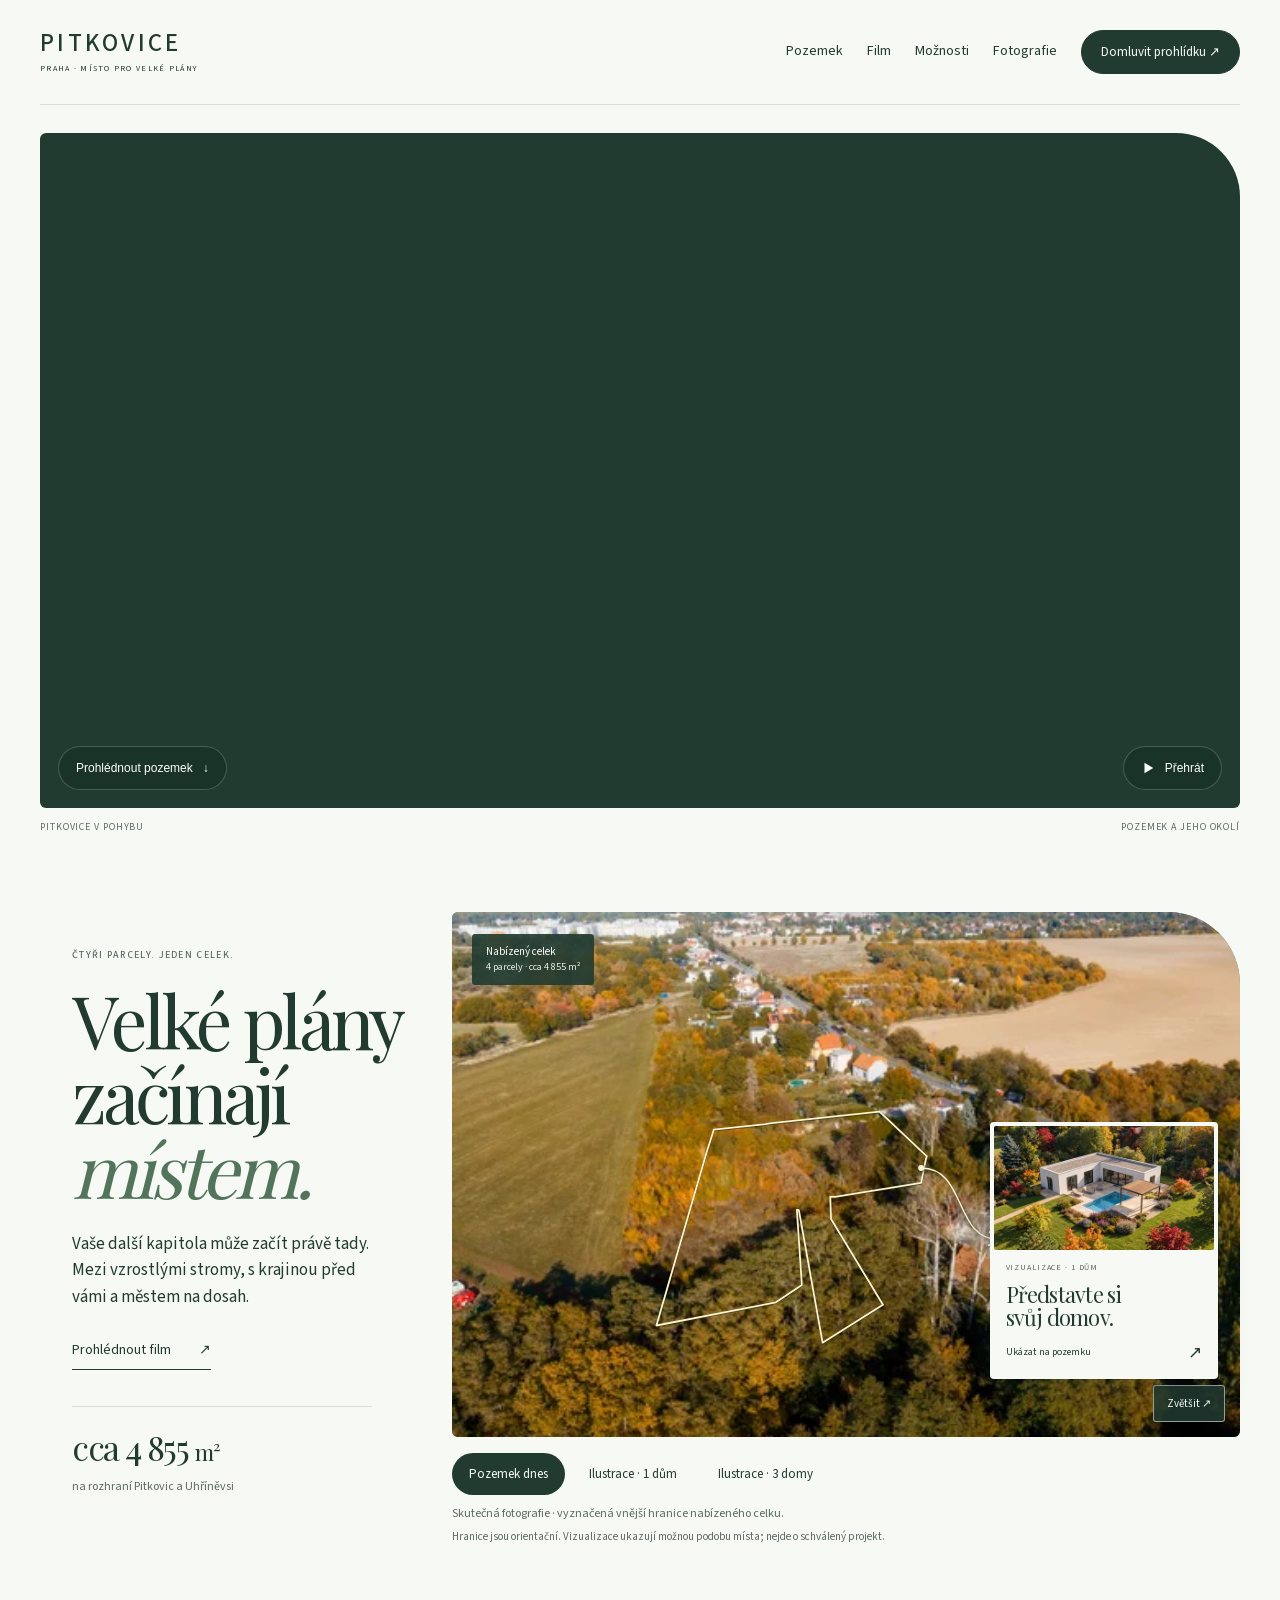
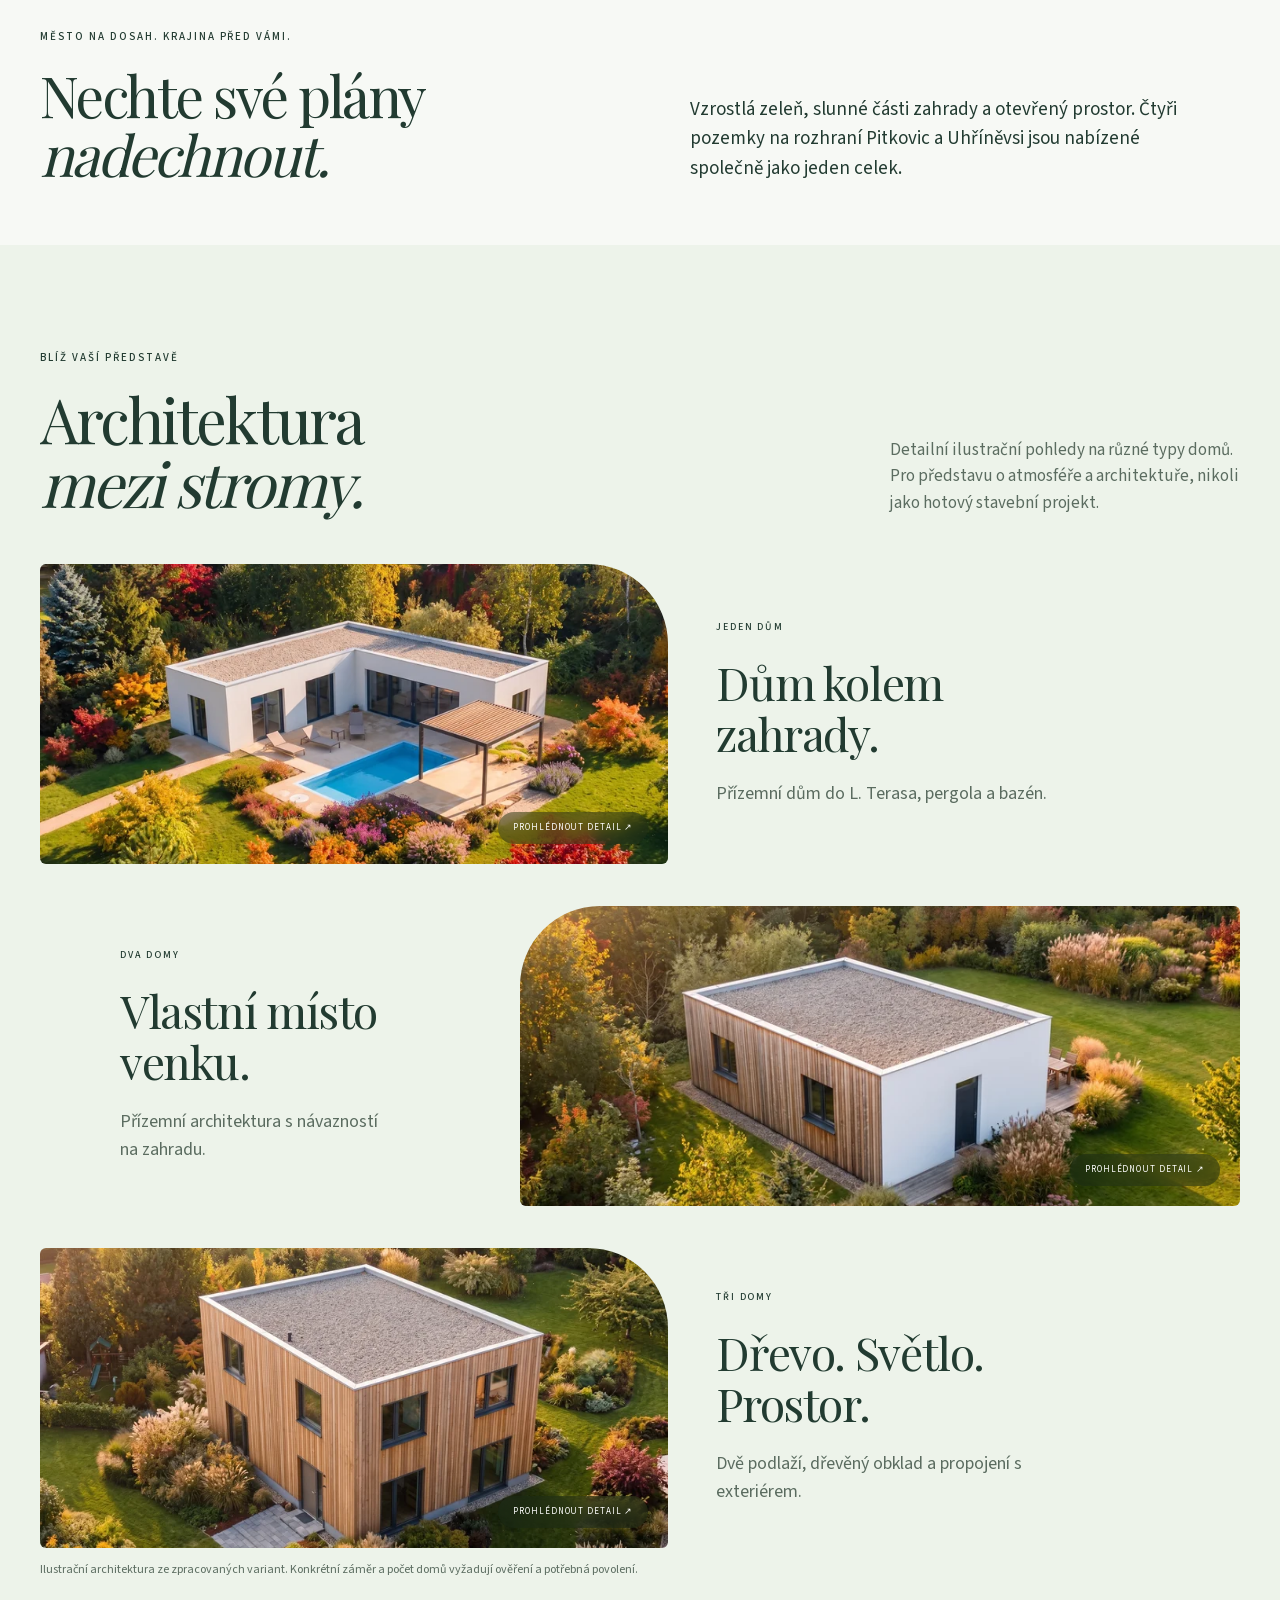
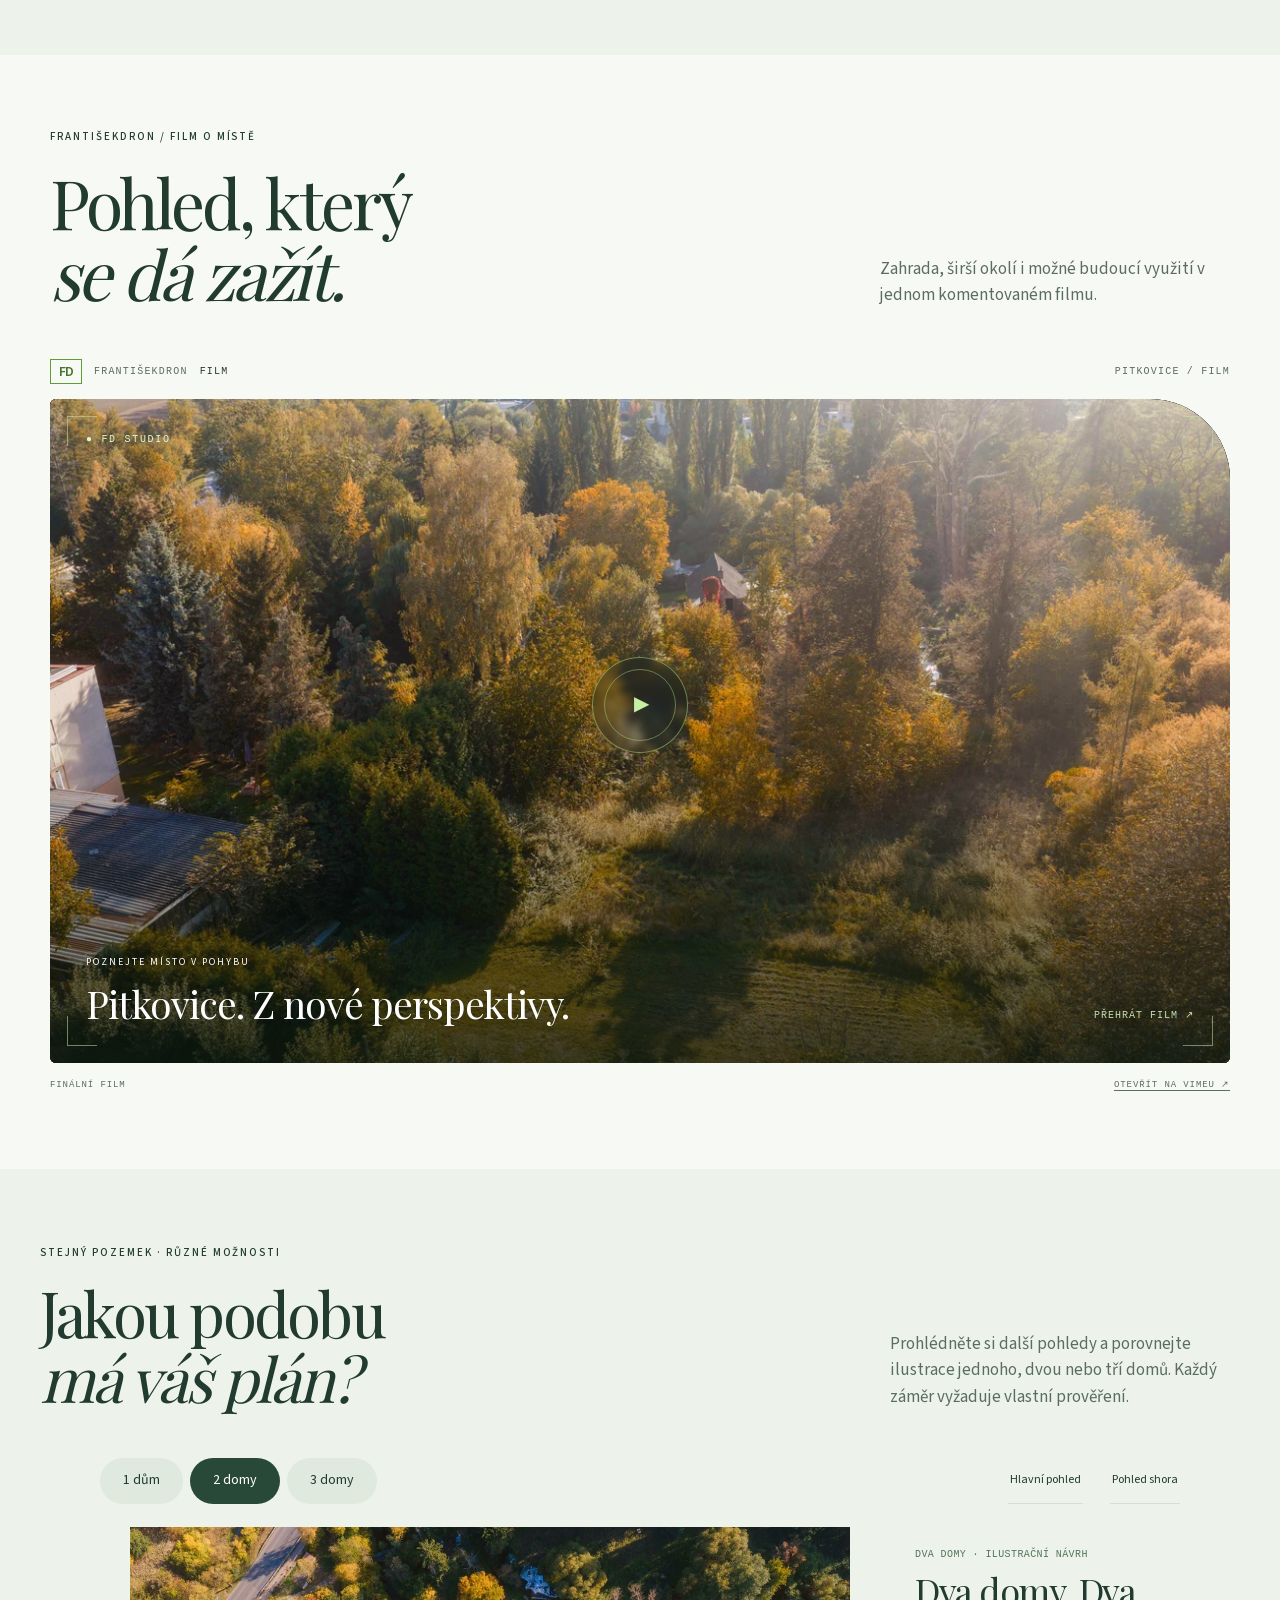
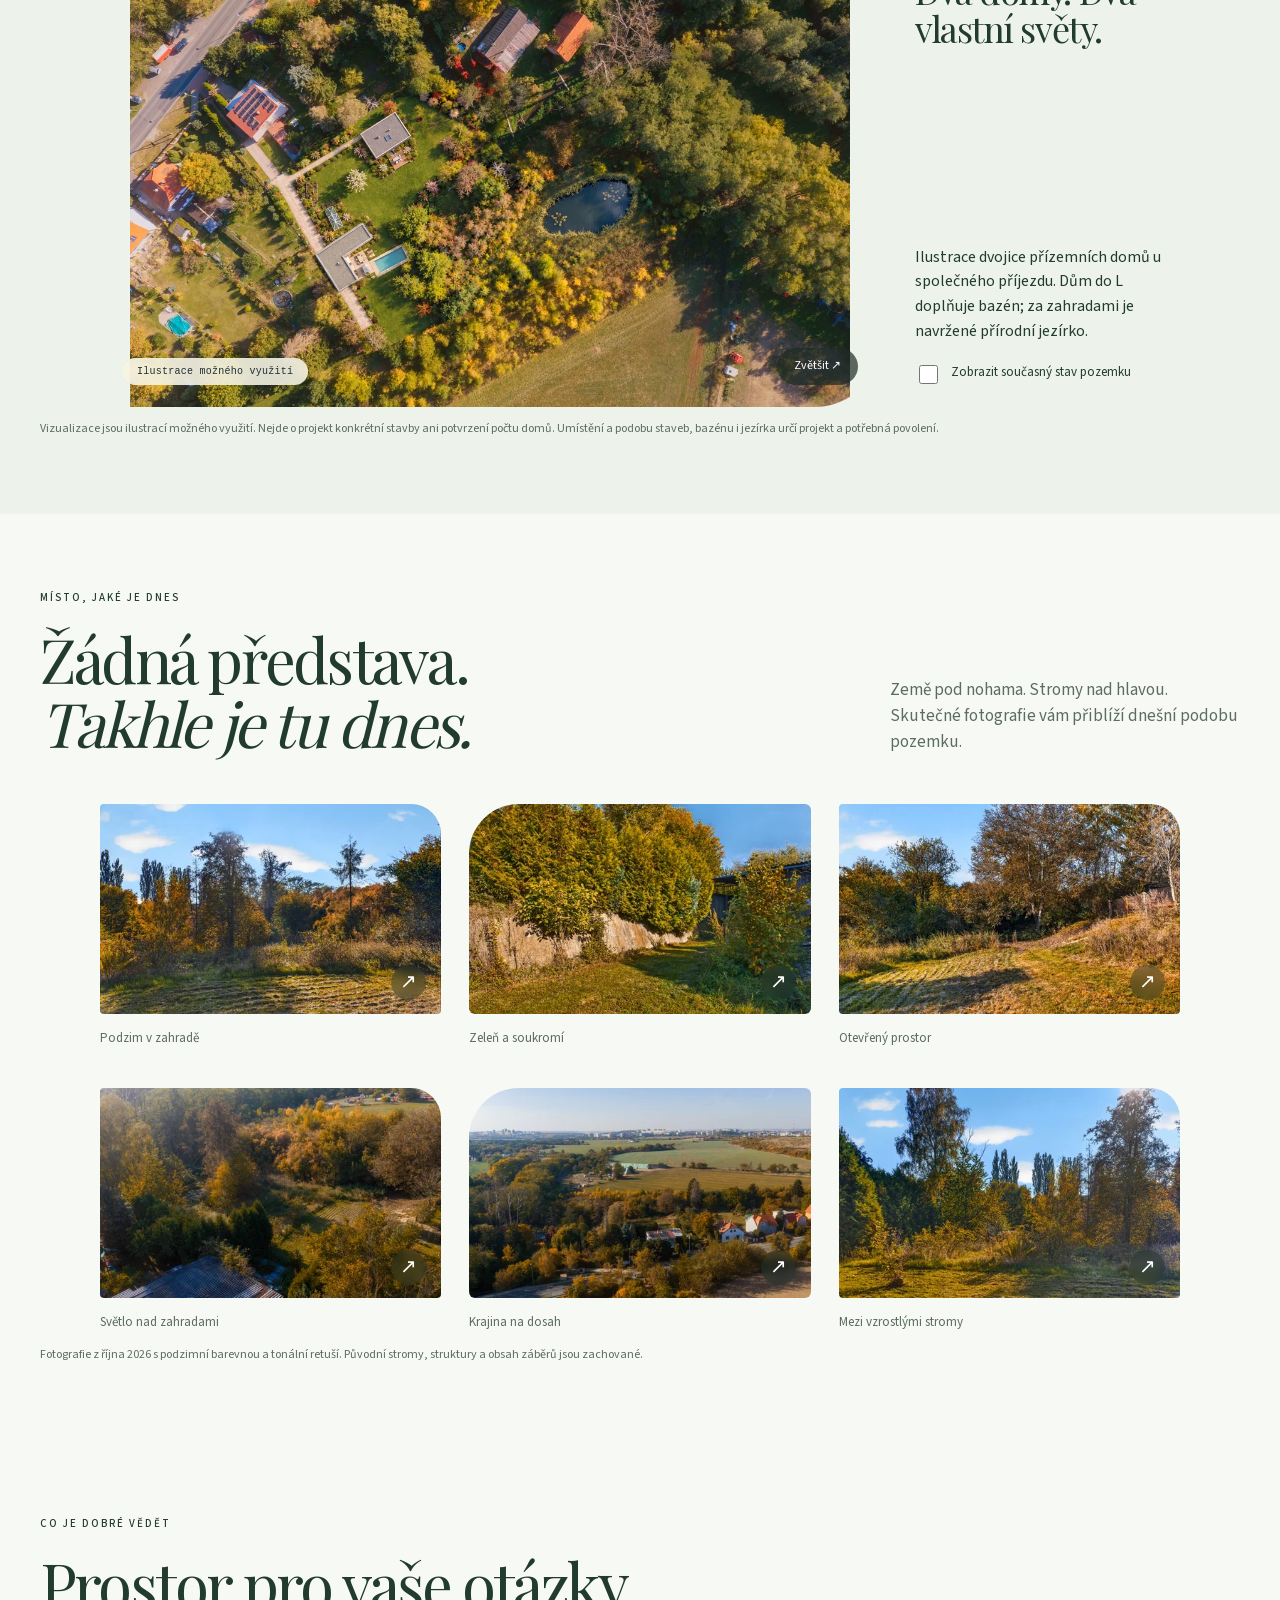
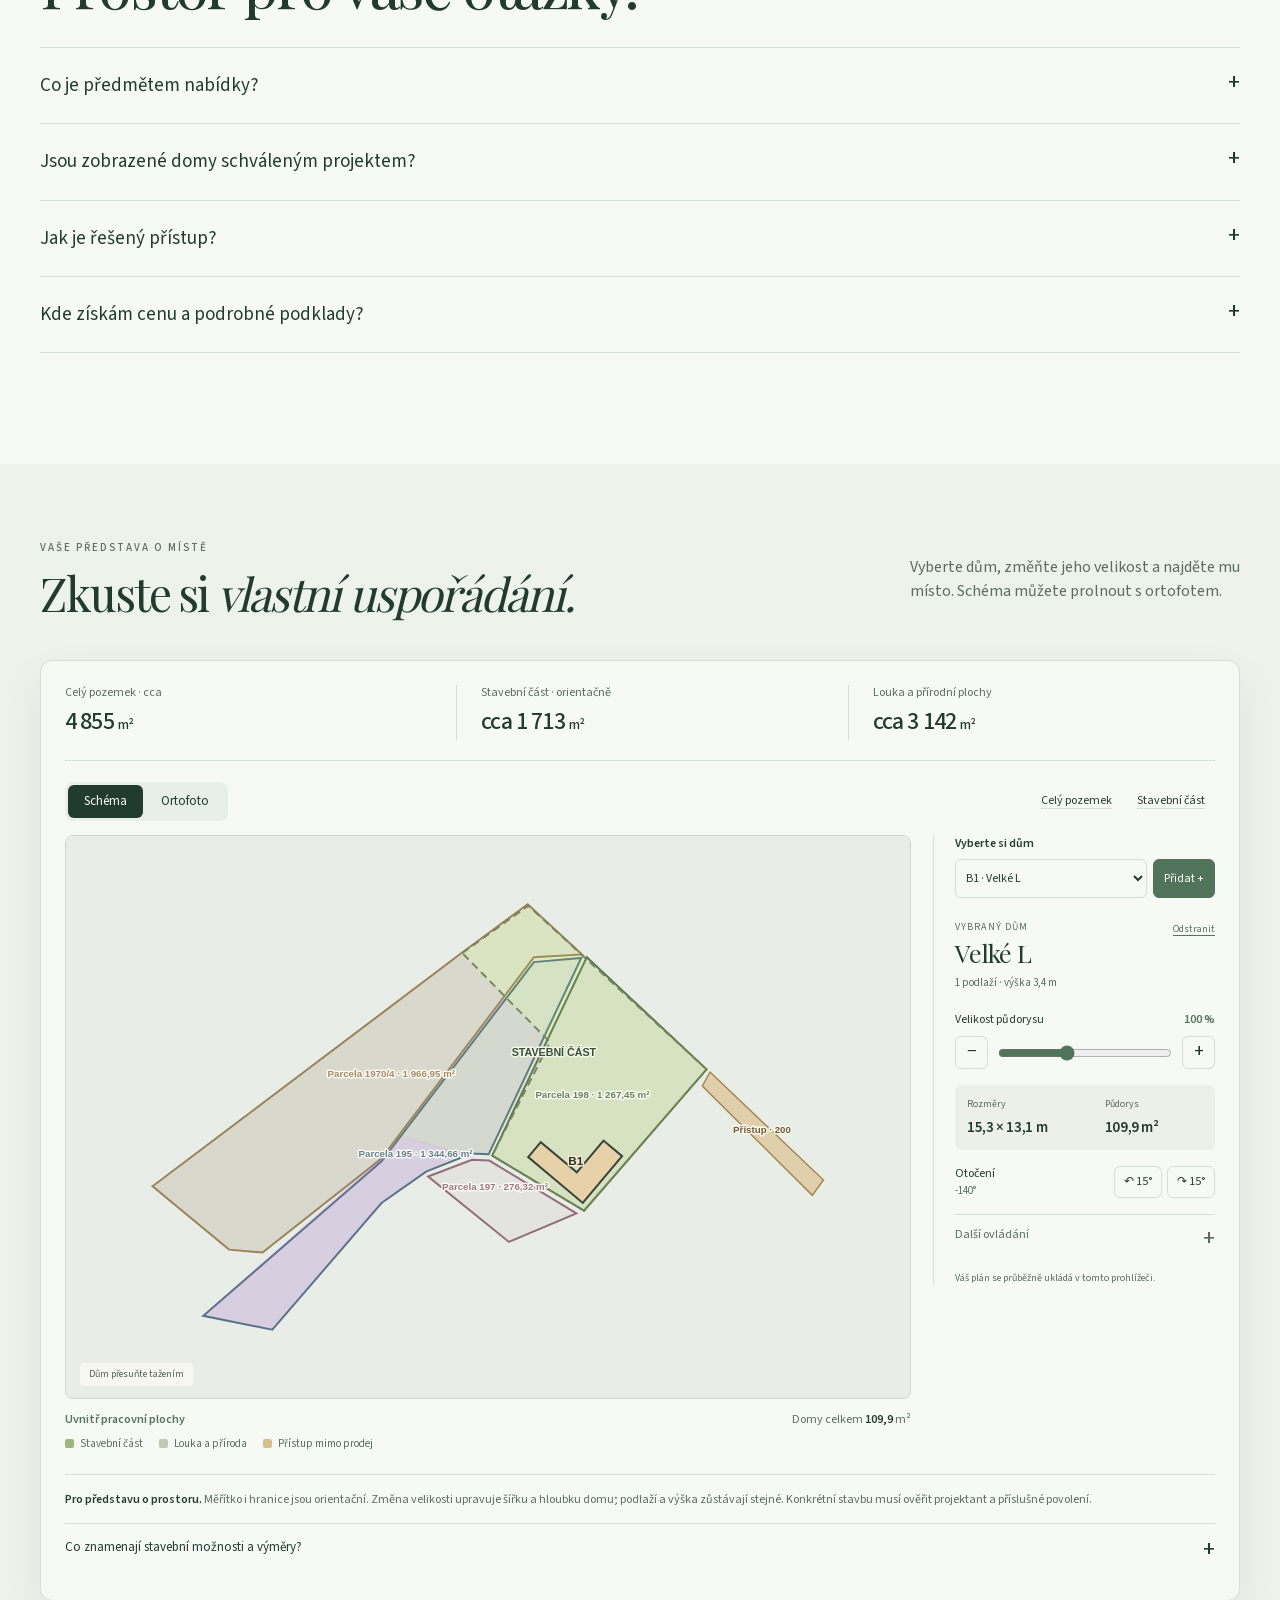
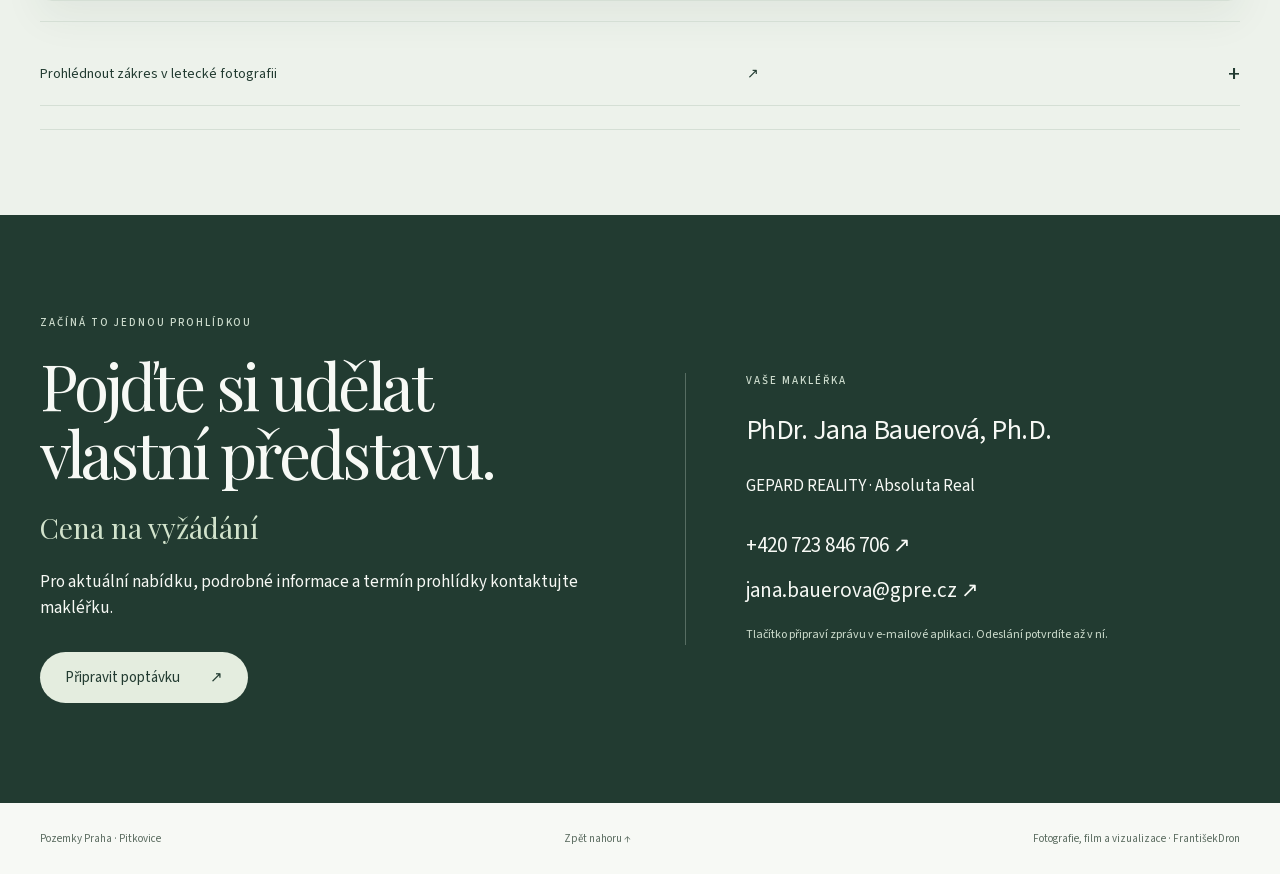
==== commit 40ae0a2c: "Add optimized hero video above the Pitkovice introduction" ====
--- a/index.html
+++ b/index.html
@@ -1,7 +1,30 @@
-<!doctype html><html lang="cs"><head><meta charset="utf-8"><meta name="viewport" content="width=device-width,initial-scale=1"><meta name="robots" content="noindex,nofollow,noarchive"><meta name="referrer" content="no-referrer"><meta name="description" content="Pozemky v Praze–Pitkovicích: čtyři parcely jako jeden celek. Fotografie, film, orientační zákres a ilustrační možnosti využití."><meta name="theme-color" content="#193b36"><title>Pitkovice · prostor pro vaše plány</title><link rel="stylesheet" href="styles.css?v=12"><script src="app.js?v=16" defer></script><link rel="stylesheet" href="planner.css?v=12"><link rel="stylesheet" href="combined.css?v=15"><script src="combined.js?v=16" defer></script></head><body class="atlas v3 combined"><a class="skip" href="#main">Přeskočit na obsah</a><main id="main"><section class="combined-hero"><div class="wrap"><header class="nav"><a class="brand" href="#main">PITKOVICE<small>PRAHA · MÍSTO PRO VELKÉ PLÁNY</small></a><button class="menu-toggle" aria-expanded="false" aria-controls="navlinks">Menu</button><nav id="navlinks" class="navlinks" aria-label="Hlavní navigace"><a href="#pozemek">Pozemek</a><a href="#film">Film</a><a href="#moznosti">Možnosti</a><a href="#galerie">Fotografie</a><a class="btn" href="#kontakt">Domluvit prohlídku ↗</a></nav></header></div>
-<div class="combined-opening"><div class="combined-copy"><span class="eyebrow">Čtyři parcely. Jeden celek.</span><h1>Velké plány<br>začínají <br><em>místem.</em></h1><p>Vaše další kapitola může začít právě tady. Mezi vzrostlými stromy, s krajinou před vámi a městem na dosah.</p><a class="textlink" href="#film">Prohlédnout film <span>↗</span></a><div class="combined-fact"><strong>cca 4 855 <span>m²</span></strong><small>na rozhraní Pitkovic a Uhříněvsi</small></div></div>
-<div class="hero-property" data-hero-property><div class="hero-composition"><div class="hero-land" data-hero-land><svg class="hero-defs" width="0" height="0" aria-hidden="true"><defs><mask id="hero-lines-real" maskUnits="userSpaceOnUse" x="0" y="0" width="1600" height="1067"><rect width="1600" height="1067" fill="white"/></mask><mask id="hero-lines-one" maskUnits="userSpaceOnUse" x="0" y="0" width="1600" height="1067"><rect width="1600" height="1067" fill="white"/><polygon fill="black" stroke="black" stroke-width="5" points="832.482,472.826 881.706,441.546 916.801,436.866 952.745,468.386 952.387,494.494 843.067,510.345 833.039,498.930"/></mask><mask id="hero-lines-three" maskUnits="userSpaceOnUse" x="0" y="0" width="1600" height="1067"><rect width="1600" height="1067" fill="white"/><polygon fill="black" stroke="black" stroke-width="5" points="816.887,387.768 874.704,384.636 885.092,408.386 885.355,453.030 825.516,456.463 817.972,430.726"/><polygon fill="black" stroke="black" stroke-width="5" points="706.162,394.953 763.096,391.558 769.267,415.074 771.019,459.892 712.153,463.636 708.617,438.141"/><polygon fill="black" stroke="black" stroke-width="5" points="523.274,432.246 530.190,405.579 592.844,402.176 596.721,445.588 593.361,473.894 528.272,477.643"/></mask></defs></svg><img class="hero-context" src="assets/web-v8/aerial-podzim-retus-800.webp" srcset="assets/web-v8/aerial-podzim-retus-480.webp 480w, assets/web-v8/aerial-podzim-retus-800.webp 800w, assets/web-v8/aerial-podzim-retus-1200.webp 1200w, assets/web-v8/aerial-podzim-retus-1600.webp 1600w, assets/web-v8/aerial-podzim-retus-2000.webp 2000w" sizes="(max-width: 800px) calc(100vw - 36px), (max-width: 1100px) calc(65vw - 54.6px), (max-width: 1540px) calc(68.376vw - 87.52px), 966px" width="12279" height="8186" alt="Letecká fotografie nabízeného souboru pozemků v Pitkovicích" decoding="async" loading="eager" fetchpriority="high"><svg class="hero-boundaries" viewBox="0 0 1600 1066.6667" aria-hidden="true"><g mask="url(#hero-lines-real)"><path class="hero-outline" d="M 415.231 839.943 L 517.843 485.811 L 531.836 442.243 L 637.533 430.696 L 645.000 429.297 L 868.351 405.401 L 964.572 496.270 L 962.776 501.233 L 952.914 550.099 L 777.696 578.805 L 768.248 578.315 L 769.931 623.501 L 875.354 797.678 L 752.706 874.806 L 704.569 605.559 L 700.545 605.162 L 710.613 757.489 L 657.867 792.848 Z"/></g></svg><div class="hero-marker"><span>Nabízený celek</span><small>4 parcely · cca 4 855 m²</small></div><button class="hero-enlarge" type="button" data-hero-enlarge aria-label="Zvětšit pohled se zákresem">Zvětšit ↗</button></div>
-<svg class="hero-connector" viewBox="0 0 1600 1066.6667" aria-hidden="true"><circle cx="953" cy="520" r="6"/><path d="M953 520 C1045 520 1020 665 1110 665 M1092 650 L1110 665 L1090 677"/></svg><button type="button" class="hero-vision-card" data-hero-preview aria-label="Zobrazit ilustraci jednoho domu na pozemku"><img src="assets/web-v8/hero-atelier-480.webp" srcset="assets/web-v8/hero-atelier-480.webp 480w, assets/web-v8/hero-atelier-800.webp 800w" sizes="(max-width: 540px) calc(36vw - 17px), (max-width: 1000px) 180px, (max-width: 1100px) calc(18.85vw - 24px), (max-width: 1540px) calc(19.83vw - 33.4px), 272px" width="800" height="450" alt="Ilustrační pohled na přízemní dům do L se zahradou a bazénem" decoding="async" loading="eager"><span class="hero-vision-copy"><small>VIZUALIZACE · 1 DŮM</small><strong>Představte si <br>svůj domov.</strong><span data-hero-preview-label>Ukázat na pozemku <b aria-hidden="true">↗</b></span></span></button></div><div class="hero-switch" role="group" aria-label="Podoba pozemku"><button type="button" data-hero-view="real" aria-pressed="true">Pozemek dnes</button><button type="button" data-hero-view="one" aria-pressed="false">Ilustrace · 1 dům</button><button type="button" data-hero-view="three" aria-pressed="false">Ilustrace · 3 domy</button></div>
+<!doctype html><html lang="cs"><head><meta charset="utf-8"><meta name="viewport" content="width=device-width,initial-scale=1"><meta name="robots" content="noindex,nofollow,noarchive"><meta name="referrer" content="no-referrer"><meta name="description" content="Pozemky v Praze–Pitkovicích: čtyři parcely jako jeden celek. Fotografie, film, orientační zákres a ilustrační možnosti využití."><meta name="theme-color" content="#193b36"><title>Pitkovice · prostor pro vaše plány</title><link rel="stylesheet" href="styles.css?v=12"><script src="app.js?v=16" defer></script><link rel="stylesheet" href="planner.css?v=12"><link rel="stylesheet" href="combined.css?v=15"><script src="combined.js?v=16" defer></script><link rel="stylesheet" href="hero-video.css?v=1"><script src="hero-video.js?v=1" defer></script>
+<link rel="preload" as="image" href="assets/pitkovice-hero-v3-mobile.webp" media="(max-width:600px)" fetchpriority="high">
+<link rel="preload" as="image" href="assets/pitkovice-hero-v3-tablet.webp" media="(min-width:601px) and (max-width:1024px)" fetchpriority="high">
+<link rel="preload" as="image" href="assets/pitkovice-hero-v3-desktop.webp" media="(min-width:1025px)" fetchpriority="high">
+</head><body class="atlas v3 combined"><a class="skip" href="#main">Přeskočit na obsah</a><main id="main"><section class="combined-hero"><div class="wrap"><header class="nav"><a class="brand" href="#main">PITKOVICE<small>PRAHA · MÍSTO PRO VELKÉ PLÁNY</small></a><button class="menu-toggle" aria-expanded="false" aria-controls="navlinks">Menu</button><nav id="navlinks" class="navlinks" aria-label="Hlavní navigace"><a href="#pozemek">Pozemek</a><a href="#film">Film</a><a href="#moznosti">Možnosti</a><a href="#galerie">Fotografie</a><a class="btn" href="#kontakt">Domluvit prohlídku ↗</a></nav></header></div>
+<section class="hero-film" aria-label="Pitkovice v pohybu">
+  <div class="hero-film-stage" data-hero-film data-video-base="media/pitkovice-hero-v3">
+    <picture class="hero-film-poster">
+      <source media="(max-width:600px)" srcset="assets/pitkovice-hero-v3-mobile.webp">
+      <source media="(max-width:1024px)" srcset="assets/pitkovice-hero-v3-tablet.webp">
+      <img src="assets/pitkovice-hero-v3-desktop.webp" width="1600" height="900" alt="Podzimní krajina a pozemek v Pitkovicích z dronu" fetchpriority="high" loading="eager" decoding="async">
+    </picture>
+    <video class="hero-film-video" aria-label="Krátké úvodní video pozemku a okolí v Pitkovicích" muted loop playsinline preload="none" disablepictureinpicture></video>
+    <div class="hero-film-controls">
+      <a href="#uvod">Prohlédnout pozemek <span aria-hidden="true">↓</span></a>
+      <button class="hero-film-toggle" type="button" data-hero-film-toggle aria-label="Přehrát úvodní video" hidden>
+        <svg data-icon-play viewBox="0 0 16 16" aria-hidden="true"><path d="M4 2l10 6-10 6z"/></svg>
+        <svg data-icon-pause viewBox="0 0 16 16" aria-hidden="true"><path d="M3 2h3v12H3zm7 0h3v12h-3z"/></svg>
+        <span class="hero-film-toggle-label">Přehrát</span>
+      </button>
+    </div>
+  </div>
+  <div class="hero-film-note"><span>Pitkovice v pohybu</span><span>Pozemek a jeho okolí</span></div>
+</section>
+<div class="combined-opening" id="uvod"><div class="combined-copy"><span class="eyebrow">Čtyři parcely. Jeden celek.</span><h1>Velké plány<br>začínají <br><em>místem.</em></h1><p>Vaše další kapitola může začít právě tady. Mezi vzrostlými stromy, s krajinou před vámi a městem na dosah.</p><a class="textlink" href="#film">Prohlédnout film <span>↗</span></a><div class="combined-fact"><strong>cca 4 855 <span>m²</span></strong><small>na rozhraní Pitkovic a Uhříněvsi</small></div></div>
+<div class="hero-property" data-hero-property><div class="hero-composition"><div class="hero-land" data-hero-land><svg class="hero-defs" width="0" height="0" aria-hidden="true"><defs><mask id="hero-lines-real" maskUnits="userSpaceOnUse" x="0" y="0" width="1600" height="1067"><rect width="1600" height="1067" fill="white"/></mask><mask id="hero-lines-one" maskUnits="userSpaceOnUse" x="0" y="0" width="1600" height="1067"><rect width="1600" height="1067" fill="white"/><polygon fill="black" stroke="black" stroke-width="5" points="832.482,472.826 881.706,441.546 916.801,436.866 952.745,468.386 952.387,494.494 843.067,510.345 833.039,498.930"/></mask><mask id="hero-lines-three" maskUnits="userSpaceOnUse" x="0" y="0" width="1600" height="1067"><rect width="1600" height="1067" fill="white"/><polygon fill="black" stroke="black" stroke-width="5" points="816.887,387.768 874.704,384.636 885.092,408.386 885.355,453.030 825.516,456.463 817.972,430.726"/><polygon fill="black" stroke="black" stroke-width="5" points="706.162,394.953 763.096,391.558 769.267,415.074 771.019,459.892 712.153,463.636 708.617,438.141"/><polygon fill="black" stroke="black" stroke-width="5" points="523.274,432.246 530.190,405.579 592.844,402.176 596.721,445.588 593.361,473.894 528.272,477.643"/></mask></defs></svg><img class="hero-context" src="assets/web-v8/aerial-podzim-retus-800.webp" srcset="assets/web-v8/aerial-podzim-retus-480.webp 480w, assets/web-v8/aerial-podzim-retus-800.webp 800w, assets/web-v8/aerial-podzim-retus-1200.webp 1200w, assets/web-v8/aerial-podzim-retus-1600.webp 1600w, assets/web-v8/aerial-podzim-retus-2000.webp 2000w" sizes="(max-width: 800px) calc(100vw - 36px), (max-width: 1100px) calc(65vw - 54.6px), (max-width: 1540px) calc(68.376vw - 87.52px), 966px" width="12279" height="8186" alt="Letecká fotografie nabízeného souboru pozemků v Pitkovicích" decoding="async" loading="lazy" fetchpriority="low"><svg class="hero-boundaries" viewBox="0 0 1600 1066.6667" aria-hidden="true"><g mask="url(#hero-lines-real)"><path class="hero-outline" d="M 415.231 839.943 L 517.843 485.811 L 531.836 442.243 L 637.533 430.696 L 645.000 429.297 L 868.351 405.401 L 964.572 496.270 L 962.776 501.233 L 952.914 550.099 L 777.696 578.805 L 768.248 578.315 L 769.931 623.501 L 875.354 797.678 L 752.706 874.806 L 704.569 605.559 L 700.545 605.162 L 710.613 757.489 L 657.867 792.848 Z"/></g></svg><div class="hero-marker"><span>Nabízený celek</span><small>4 parcely · cca 4 855 m²</small></div><button class="hero-enlarge" type="button" data-hero-enlarge aria-label="Zvětšit pohled se zákresem">Zvětšit ↗</button></div>
+<svg class="hero-connector" viewBox="0 0 1600 1066.6667" aria-hidden="true"><circle cx="953" cy="520" r="6"/><path d="M953 520 C1045 520 1020 665 1110 665 M1092 650 L1110 665 L1090 677"/></svg><button type="button" class="hero-vision-card" data-hero-preview aria-label="Zobrazit ilustraci jednoho domu na pozemku"><img src="assets/web-v8/hero-atelier-480.webp" srcset="assets/web-v8/hero-atelier-480.webp 480w, assets/web-v8/hero-atelier-800.webp 800w" sizes="(max-width: 540px) calc(36vw - 17px), (max-width: 1000px) 180px, (max-width: 1100px) calc(18.85vw - 24px), (max-width: 1540px) calc(19.83vw - 33.4px), 272px" width="800" height="450" alt="Ilustrační pohled na přízemní dům do L se zahradou a bazénem" decoding="async" loading="lazy"><span class="hero-vision-copy"><small>VIZUALIZACE · 1 DŮM</small><strong>Představte si <br>svůj domov.</strong><span data-hero-preview-label>Ukázat na pozemku <b aria-hidden="true">↗</b></span></span></button></div><div class="hero-switch" role="group" aria-label="Podoba pozemku"><button type="button" data-hero-view="real" aria-pressed="true">Pozemek dnes</button><button type="button" data-hero-view="one" aria-pressed="false">Ilustrace · 1 dům</button><button type="button" data-hero-view="three" aria-pressed="false">Ilustrace · 3 domy</button></div>
 <div class="hero-caption"><p data-hero-caption aria-live="polite">Skutečná fotografie · vyznačená vnější hranice nabízeného celku.</p></div><p class="hero-caveat">Hranice jsou orientační. Vizualizace ukazují možnou podobu místa; nejde o schválený projekt.</p></div></div></section><section class="section land-intro-v3" id="pozemek"><div class="wrap"><span class="eyebrow">Město na dosah. Krajina před vámi.</span><div class="manifesto-grid"><h2>Nechte své plány<br> <em>nadechnout.</em></h2><p>Vzrostlá zeleň, slunné části zahrady a otevřený prostor. Čtyři pozemky na rozhraní Pitkovic a Uhříněvsi jsou nabízené společně jako jeden celek.</p></div></div></section><section class="section visions-section"><div class="wrap"><div class="sectionhead"><div><span class="eyebrow">Blíž vaší představě</span><h2>Architektura<br> <em>mezi stromy.</em></h2></div><p>Detailní ilustrační pohledy na různé typy domů. Pro představu o atmosféře a architektuře, nikoli jako hotový stavební projekt.</p></div><div class="visions-grid"><article class="vision"><button data-photo="assets/house-B1-large.webp" data-caption="Ilustrační návrh domu B · přízemní dům do L"><img src="[data-uri]" alt="Detailní ilustrace přízemního domu do L s pergolou a bazénem" loading="lazy" width="2400" height="1610" decoding="async" data-full="assets/house-B1-large.webp" sizes="(max-width: 800px) 90vw, 55vw" data-lazy-src="assets/web-v8/house-B1-large-800.webp" data-lazy-srcset="assets/web-v8/house-B1-large-480.webp 480w, assets/web-v8/house-B1-large-800.webp 800w, assets/web-v8/house-B1-large-1200.webp 1200w, assets/web-v8/house-B1-large-1600.webp 1600w, assets/web-v8/house-B1-large-2000.webp 2000w"><span>PROHLÉDNOUT DETAIL ↗</span></button><div><span class="eyebrow">Jeden dům</span><h3>Dům kolem zahrady.</h3><p>Přízemní dům do L. Terasa, pergola a bazén.</p></div></article><article class="vision"><button data-photo="assets/house-D2-large.webp" data-caption="Ilustrační návrh domu D · přízemní architektura"><img src="[data-uri]" alt="Detailní ilustrace domu z varianty dvou přízemních domů" loading="lazy" width="2400" height="1610" decoding="async" data-full="assets/house-D2-large.webp" sizes="(max-width: 800px) 90vw, 55vw" data-lazy-src="assets/web-v8/house-D2-large-800.webp" data-lazy-srcset="assets/web-v8/house-D2-large-480.webp 480w, assets/web-v8/house-D2-large-800.webp 800w, assets/web-v8/house-D2-large-1200.webp 1200w, assets/web-v8/house-D2-large-1600.webp 1600w, assets/web-v8/house-D2-large-2000.webp 2000w"><span>PROHLÉDNOUT DETAIL ↗</span></button><div><span class="eyebrow">Dva domy</span><h3>Vlastní místo venku.</h3><p>Přízemní architektura s návazností na zahradu.</p></div></article><article class="vision"><button data-photo="assets/house-E-large.webp" data-caption="Ilustrační návrh domu E · dřevěný obklad a dvě podlaží"><img src="[data-uri]" alt="Detailní ilustrace patrového domu s dřevěným obkladem" loading="lazy" width="2400" height="1610" decoding="async" data-full="assets/house-E-large.webp" sizes="(max-width: 800px) 90vw, 55vw" data-lazy-src="assets/web-v8/house-E-large-800.webp" data-lazy-srcset="assets/web-v8/house-E-large-480.webp 480w, assets/web-v8/house-E-large-800.webp 800w, assets/web-v8/house-E-large-1200.webp 1200w, assets/web-v8/house-E-large-1600.webp 1600w, assets/web-v8/house-E-large-2000.webp 2000w"><span>PROHLÉDNOUT DETAIL ↗</span></button><div><span class="eyebrow">Tři domy</span><h3>Dřevo. Světlo. Prostor.</h3><p>Dvě podlaží, dřevěný obklad a propojení s exteriérem.</p></div></article></div><p class="notice">Ilustrační architektura ze zpracovaných variant. Konkrétní záměr a počet domů vyžadují ověření a potřebná povolení.</p></div></section><section class="section film-v3" id="film"><div class="wrap"><div class="sectionhead"><div><span class="eyebrow">FrantišekDron / film o místě</span><h2>Pohled, který<br> <em>se dá zažít.</em></h2></div><p>Zahrada, širší okolí i možné budoucí využití v jednom komentovaném filmu.</p></div><div class="fd-film"><div class="film-top"><span><b class="fd-mark">FD</b> FRANTIŠEKDRON <i>FILM</i></span><span>PITKOVICE / FILM</span></div><div class="film-screen"><iframe class="film-vimeo" data-src="https://player.vimeo.com/video/1239120401?h=7a926438c9&amp;autoplay=1&amp;dnt=1&amp;title=0&amp;byline=0&amp;portrait=0" title="Pitkovice – finální film" allow="autoplay; fullscreen; picture-in-picture; encrypted-media" allowfullscreen referrerpolicy="strict-origin-when-cross-origin"></iframe><button class="film-cover" data-play aria-label="Přehrát finální film Pitkovice"><img src="[data-uri]" alt="Letecký pohled na Pitkovice, náhled filmu" loading="lazy" width="12258" height="8172" decoding="async" data-full="assets/land-podzim-retus.webp" sizes="(max-width: 800px) 96vw, (min-width: 1600px) 1440px, 90vw" data-lazy-src="assets/web-v8/land-podzim-retus-800.webp" data-lazy-srcset="assets/web-v8/land-podzim-retus-480.webp 480w, assets/web-v8/land-podzim-retus-800.webp 800w, assets/web-v8/land-podzim-retus-1200.webp 1200w, assets/web-v8/land-podzim-retus-1600.webp 1600w, assets/web-v8/land-podzim-retus-2000.webp 2000w"><span class="film-vignette"></span><span class="film-corner corner-tl"></span><span class="film-corner corner-tr"></span><span class="film-corner corner-bl"></span><span class="film-corner corner-br"></span><span class="film-rec">● FD STUDIO</span><span class="play-ring"><span>▶</span></span><span class="film-title"><small>POZNEJTE MÍSTO V POHYBU</small><strong>Pitkovice. Z nové perspektivy.</strong></span><span class="film-playlabel">PŘEHRÁT FILM ↗</span></button></div><div class="film-bottom"><span>FINÁLNÍ FILM</span><a href="https://vimeo.com/1239120401/7a926438c9" target="_blank" rel="noopener noreferrer">OTEVŘÍT NA VIMEU ↗</a></div></div></div></section><section class="section explore-v3" id="moznosti"><div class="wrap"><div class="sectionhead"><div><span class="eyebrow">Stejný pozemek · různé možnosti</span><h2>Jakou podobu<br> <em>má váš plán?</em></h2></div><p>Prohlédněte si další pohledy a porovnejte ilustrace jednoho, dvou nebo tří domů. Každý záměr vyžaduje vlastní prověření.</p></div><div class="explorer" data-initial="D" data-initial-view="shora"><div class="explorer-top"><div class="tabrow" role="group" aria-label="Ilustrační varianta"><button data-variant="B" aria-pressed="true">1 dům</button><button data-variant="D" aria-pressed="false">2 domy</button><button data-variant="E" aria-pressed="false">3 domy</button></div><div class="tabrow viewrow" role="group" aria-label="Úhel pohledu"><button data-view="0095" aria-pressed="true">Hlavní pohled</button><button data-view="shora" aria-pressed="false">Pohled shora</button></div></div><div class="explorer-image"><img class="explorer-main" src="[data-uri]" alt="Ilustrace možného využití pozemku" loading="lazy" width="2200" height="1467" decoding="async" data-full="assets/B-01-0095.webp" sizes="(max-width: 800px) 96vw, (min-width: 1600px) 1440px, 90vw" data-lazy-src="assets/web-v8/B-01-0095-800.webp" data-lazy-srcset="assets/web-v8/B-01-0095-480.webp 480w, assets/web-v8/B-01-0095-800.webp 800w, assets/web-v8/B-01-0095-1200.webp 1200w, assets/web-v8/B-01-0095-1600.webp 1600w, assets/web-v8/B-01-0095-2000.webp 2000w"><span class="photo-label">Ilustrace možného využití</span><button class="zoom">Zvětšit ↗</button></div><div class="explorer-caption" aria-live="polite"><div><span class="eyebrow explorer-type">Jeden dům · ilustrační návrh</span><h3 class="explorer-title">Jeden dům. Velká zahrada.</h3></div><div><p class="explorer-description">Ilustrace jednoho přízemního domu do L s bazénem, pergolou a zahradou.</p><label class="before-toggle"><input type="checkbox" data-before> Zobrazit současný stav pozemku</label></div></div></div><p class="notice">Vizualizace jsou ilustrací možného využití. Nejde o projekt konkrétní stavby ani potvrzení počtu domů. Umístění a podobu staveb, bazénu i jezírka určí projekt a potřebná povolení.</p></div></section><section class="section photos-v3" id="galerie"><div class="wrap"><div class="sectionhead"><div><span class="eyebrow">Místo, jaké je dnes</span><h2>Žádná představa.<br> <em>Takhle je tu dnes.</em></h2></div><p>Země pod nohama. Stromy nad hlavou. Skutečné fotografie vám přiblíží dnešní podobu pozemku.</p></div><div class="gallery"><button data-photo="assets/garden-autumn-podzim-retus.webp" data-caption="Podzim v zahradě · fotografie, barevná retuš"><img src="[data-uri]" alt="Podzim v zahradě" loading="lazy" width="2560" height="1703" decoding="async" data-full="assets/garden-autumn-podzim-retus-small.webp" sizes="(max-width: 800px) 44vw, 30vw" data-lazy-src="assets/web-v8/garden-autumn-podzim-retus-small-800.webp" data-lazy-srcset="assets/web-v8/garden-autumn-podzim-retus-small-480.webp 480w, assets/web-v8/garden-autumn-podzim-retus-small-800.webp 800w"><span class="plus" aria-hidden="true">↗</span><span>Podzim v zahradě</span></button><button data-photo="assets/trees-podzim-retus.webp" data-caption="Zeleň a soukromí · fotografie, barevná retuš"><img src="[data-uri]" alt="Zeleň a soukromí" loading="lazy" width="2560" height="1703" decoding="async" data-full="assets/trees-podzim-retus-small.webp" sizes="(max-width: 800px) 44vw, 30vw" data-lazy-src="assets/web-v8/trees-podzim-retus-small-800.webp" data-lazy-srcset="assets/web-v8/trees-podzim-retus-small-480.webp 480w, assets/web-v8/trees-podzim-retus-small-800.webp 800w"><span class="plus" aria-hidden="true">↗</span><span>Zeleň a soukromí</span></button><button data-photo="assets/meadow-podzim-retus.webp" data-caption="Otevřený prostor · fotografie, barevná retuš"><img src="[data-uri]" alt="Otevřený prostor" loading="lazy" width="2560" height="1698" decoding="async" data-full="assets/meadow-podzim-retus-small.webp" sizes="(max-width: 800px) 44vw, 30vw" data-lazy-src="assets/web-v8/meadow-podzim-retus-small-800.webp" data-lazy-srcset="assets/web-v8/meadow-podzim-retus-small-480.webp 480w, assets/web-v8/meadow-podzim-retus-small-800.webp 800w"><span class="plus" aria-hidden="true">↗</span><span>Otevřený prostor</span></button><button data-photo="assets/land-sun-podzim-retus.webp" data-caption="Světlo nad zahradami · fotografie, barevná retuš"><img src="[data-uri]" alt="Světlo nad zahradami" loading="lazy" width="12276" height="8184" decoding="async" data-full="assets/land-sun-podzim-retus-small.webp" sizes="(max-width: 800px) 44vw, 30vw" data-lazy-src="assets/web-v8/land-sun-podzim-retus-small-800.webp" data-lazy-srcset="assets/web-v8/land-sun-podzim-retus-small-480.webp 480w, assets/web-v8/land-sun-podzim-retus-small-800.webp 800w"><span class="plus" aria-hidden="true">↗</span><span>Světlo nad zahradami</span></button><button data-photo="assets/horizon-podzim-retus.webp" data-caption="Krajina na dosah · fotografie, barevná retuš"><img src="[data-uri]" alt="Krajina na dosah" loading="lazy" width="12270" height="8180" decoding="async" data-full="assets/horizon-podzim-retus-small.webp" sizes="(max-width: 800px) 44vw, 30vw" data-lazy-src="assets/web-v8/horizon-podzim-retus-small-800.webp" data-lazy-srcset="assets/web-v8/horizon-podzim-retus-small-480.webp 480w, assets/web-v8/horizon-podzim-retus-small-800.webp 800w"><span class="plus" aria-hidden="true">↗</span><span>Krajina na dosah</span></button><button data-photo="assets/garden-podzim-retus.webp" data-caption="Mezi vzrostlými stromy · fotografie, barevná retuš"><img src="[data-uri]" alt="Mezi vzrostlými stromy" loading="lazy" width="2560" height="1735" decoding="async" data-full="assets/garden-podzim-retus-small.webp" sizes="(max-width: 800px) 44vw, 30vw" data-lazy-src="assets/web-v8/garden-podzim-retus-small-800.webp" data-lazy-srcset="assets/web-v8/garden-podzim-retus-small-480.webp 480w, assets/web-v8/garden-podzim-retus-small-800.webp 800w"><span class="plus" aria-hidden="true">↗</span><span>Mezi vzrostlými stromy</span></button></div><p class="notice">Fotografie z října 2026 s podzimní barevnou a tonální retuší. Původní stromy, struktury a obsah záběrů jsou zachované.</p></div></section><section class="section"><div class="wrap"><span class="eyebrow">Co je dobré vědět</span><h2 style="margin-bottom:30px">Prostor pro vaše otázky.</h2><details><summary>Co je předmětem nabídky?</summary><p>Nabízí se soubor čtyř pozemků jako jeden celek: parcely 195, 197 a 198 v katastrálním území Pitkovice a parcela 1970/4 v katastrálním území Uhříněves. Přibližná celková výměra podle dodaných podkladů je 4 855 m². Domy na vizualizacích jsou pouze ilustrace.</p></details><details><summary>Jsou zobrazené domy schváleným projektem?</summary><p>Ne. Tři varianty pomáhají představit si různý způsob využití prostoru. Nepotvrzují možnost postavit konkrétní počet domů. Konkrétní záměr vyžaduje ověření regulace, přístupu, infrastruktury a potřebných povolení.</p></details><details><summary>Jak je řešený přístup?</summary><p>V podkladech je příjezd vedený z ulice přes parcelu 200. Tato parcela není součástí nabízeného souboru. Podmínky a právní zajištění přístupu je potřeba projednat s makléřkou.</p></details><details><summary>Kde získám cenu a podrobné podklady?</summary><p>Obraťte se na Janu Bauerovou. Při jednání si vyžádejte aktuální nabídku, podklady k parcelám a informace potřebné k posouzení vašeho záměru.</p></details></div></section><section class="section boundary-section planning-finale" id="hranice"><div class="wrap"><div class="boundary-heading"><div><span class="eyebrow">Vaše představa o místě</span><h2 id="planning-heading">Zkuste si <em>vlastní uspořádání.</em></h2></div><p>Vyberte dům, změňte jeho velikost a najděte mu místo. Schéma můžete prolnout s ortofotem.</p></div><section class="plot-planner" id="planner" data-plot-planner data-planner-script="planner.js?v=12" data-data-url="assets/planner-data-v8.json" aria-labelledby="planning-heading">
  <div class="planning-summary"><div><small>Celý pozemek · cca</small><strong>4 855 <span>m²</span></strong></div><div><small>Stavební část · orientačně</small><strong>cca 1 713 <span>m²</span></strong></div><div><small>Louka a přírodní plochy</small><strong>cca 3 142 <span>m²</span></strong></div></div>
  <div class="planner-topbar"><div class="planner-background" role="group" aria-label="Podklad mapy"><button type="button" data-action="background-plan" aria-pressed="true">Schéma</button><button type="button" data-action="background-ortho" aria-pressed="false">Ortofoto</button></div><label class="planner-opacity" data-ortho-controls hidden>Krytí <input type="range" data-opacity min="15" max="100" value="90" aria-label="Síla ortofotopodkladu"><output data-opacity-value>90 %</output></label><div class="planner-zoom" role="group" aria-label="Přiblížení plánu"><button type="button" data-action="fit-all">Celý pozemek</button><button type="button" data-action="fit-build">Stavební část</button></div></div>
--- a/hero-video.css
+++ b/hero-video.css
@@ -0,0 +1,22 @@
+.hero-film{width:min(1460px,calc(100% - 80px));margin:28px auto 0}
+.hero-film-stage{position:relative;isolation:isolate;aspect-ratio:16/9;overflow:hidden;border-radius:6px 64px 6px 6px;background:#223b31}
+.hero-film-poster,.hero-film-poster img,.hero-film-video{position:absolute;inset:0;width:100%;height:100%;object-fit:contain}
+.hero-film-poster img{display:block}
+.hero-film-video{opacity:0;transition:opacity .35s}
+.hero-film-stage.is-playing .hero-film-video,.hero-film-stage.has-frame .hero-film-video{opacity:1}
+.hero-film-controls{position:absolute;inset:auto 18px 18px;z-index:2;display:flex;justify-content:space-between;align-items:center;gap:16px;pointer-events:none}
+.hero-film-controls a,.hero-film-toggle{pointer-events:auto;background:#183329df;color:#fff;border:1px solid #ffffff35;border-radius:999px;min-height:44px;padding:11px 17px;font:12px/1.2 var(--sans, sans-serif);text-decoration:none;display:inline-flex;align-items:center;gap:10px;cursor:pointer;backdrop-filter:blur(8px)}
+.hero-film-controls a:hover,.hero-film-toggle:hover{background:#183329}
+.hero-film-controls a:focus-visible,.hero-film-toggle:focus-visible{outline:3px solid white;outline-offset:4px}
+.hero-film-toggle[hidden]{display:none}
+.hero-film-toggle svg{width:14px;height:14px;fill:currentColor;flex:none}
+.hero-film-toggle [data-icon-pause]{display:none}
+.hero-film-stage.is-playing [data-icon-play]{display:none}
+.hero-film-stage.is-playing [data-icon-pause]{display:block}
+.hero-film-note{display:flex;justify-content:space-between;gap:16px;margin-top:12px;color:var(--muted);font-size:10px;letter-spacing:.09em;text-transform:uppercase}
+.hero-film-note span:last-child{text-align:right}
+.combined-opening{scroll-margin-top:24px;margin-top:76px}
+@media(max-width:1100px){.hero-film{width:calc(100% - 56px)}}
+@media(max-width:800px){.hero-film{width:calc(100% - 36px);margin-top:16px}.hero-film-stage{border-top-right-radius:34px}.hero-film-controls{inset:auto 10px 10px;gap:8px}.hero-film-controls a,.hero-film-toggle{padding:10px 12px;font-size:11px}.hero-film-note{font-size:9px;letter-spacing:.04em}.combined-opening{margin-top:42px}}
+@media(max-width:480px){.hero-film-toggle .hero-film-toggle-label{position:absolute;width:1px;height:1px;padding:0;margin:-1px;overflow:hidden;clip:rect(0,0,0,0);white-space:nowrap;border:0}.hero-film-toggle{min-width:44px;justify-content:center}.hero-film-note{font-size:8px}.hero-film-stage{border-top-right-radius:26px}}
+@media(prefers-reduced-motion:reduce){.hero-film-video{transition:none}}
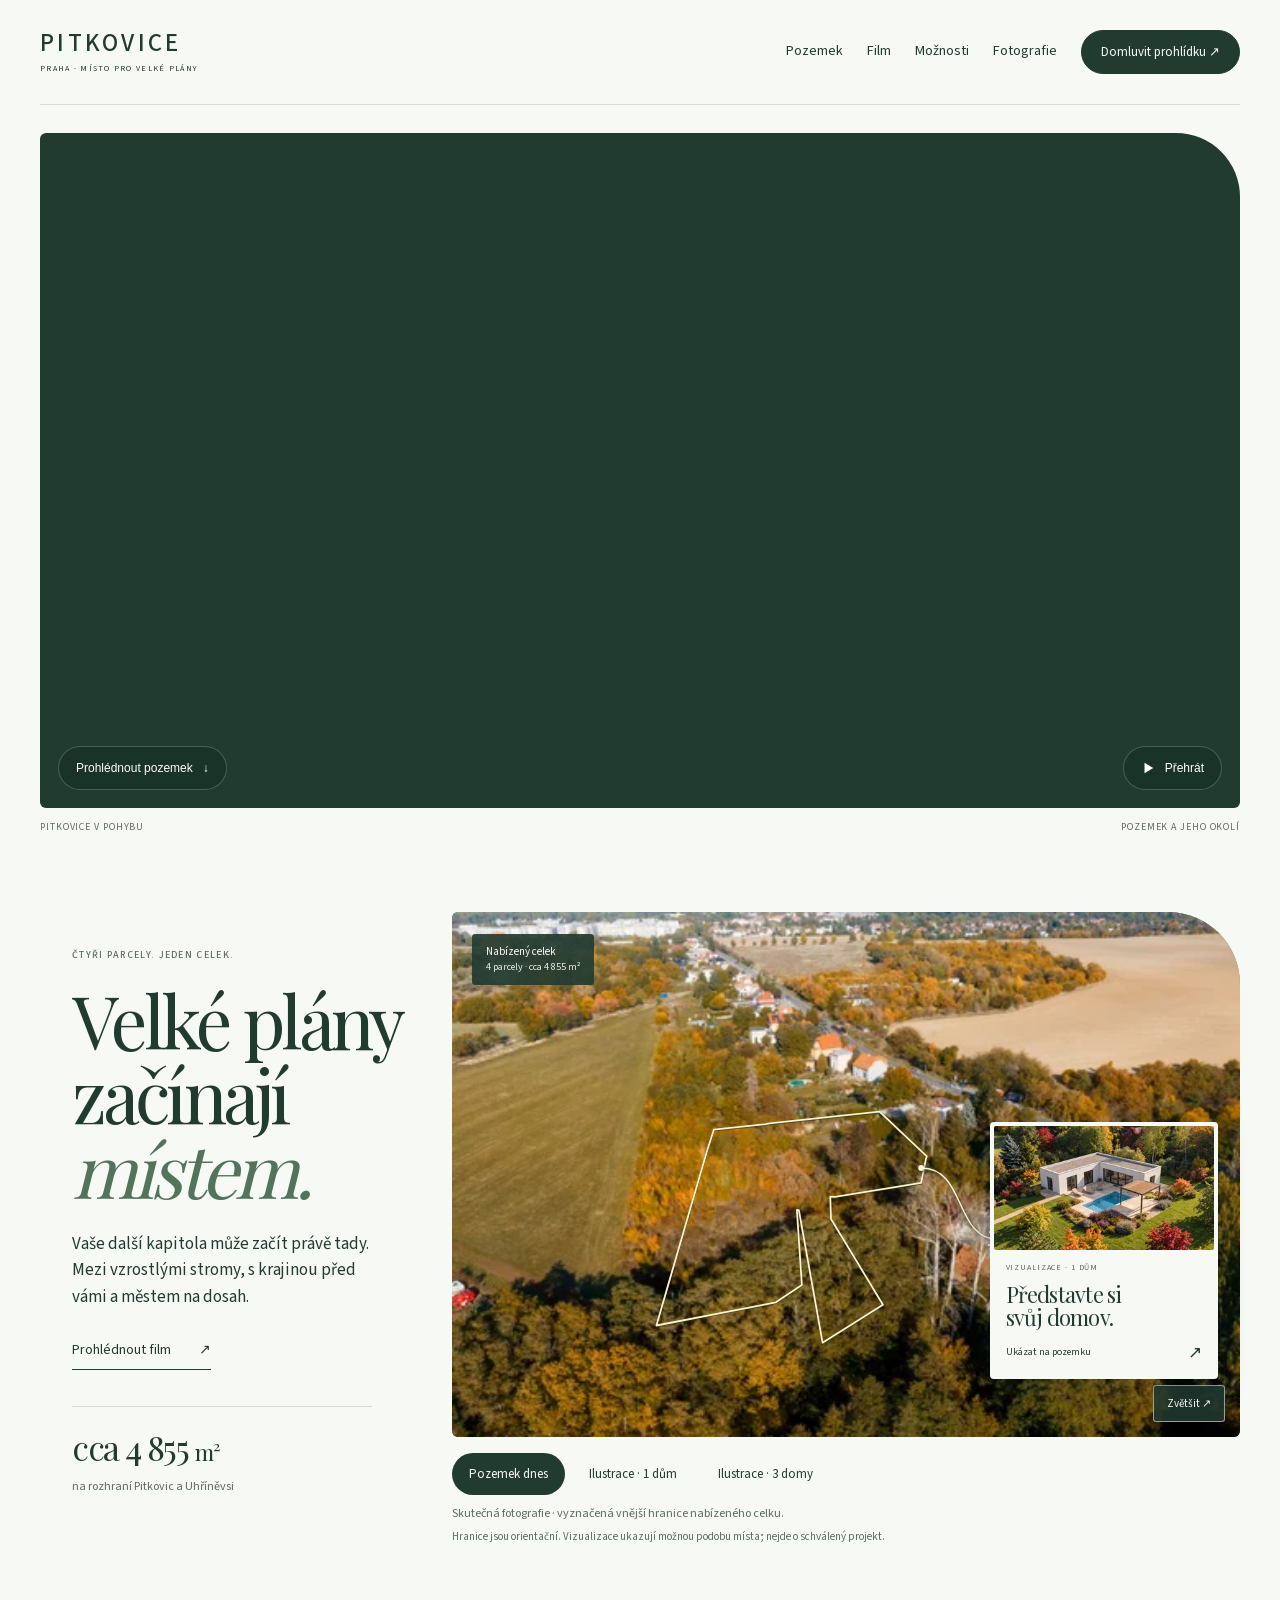
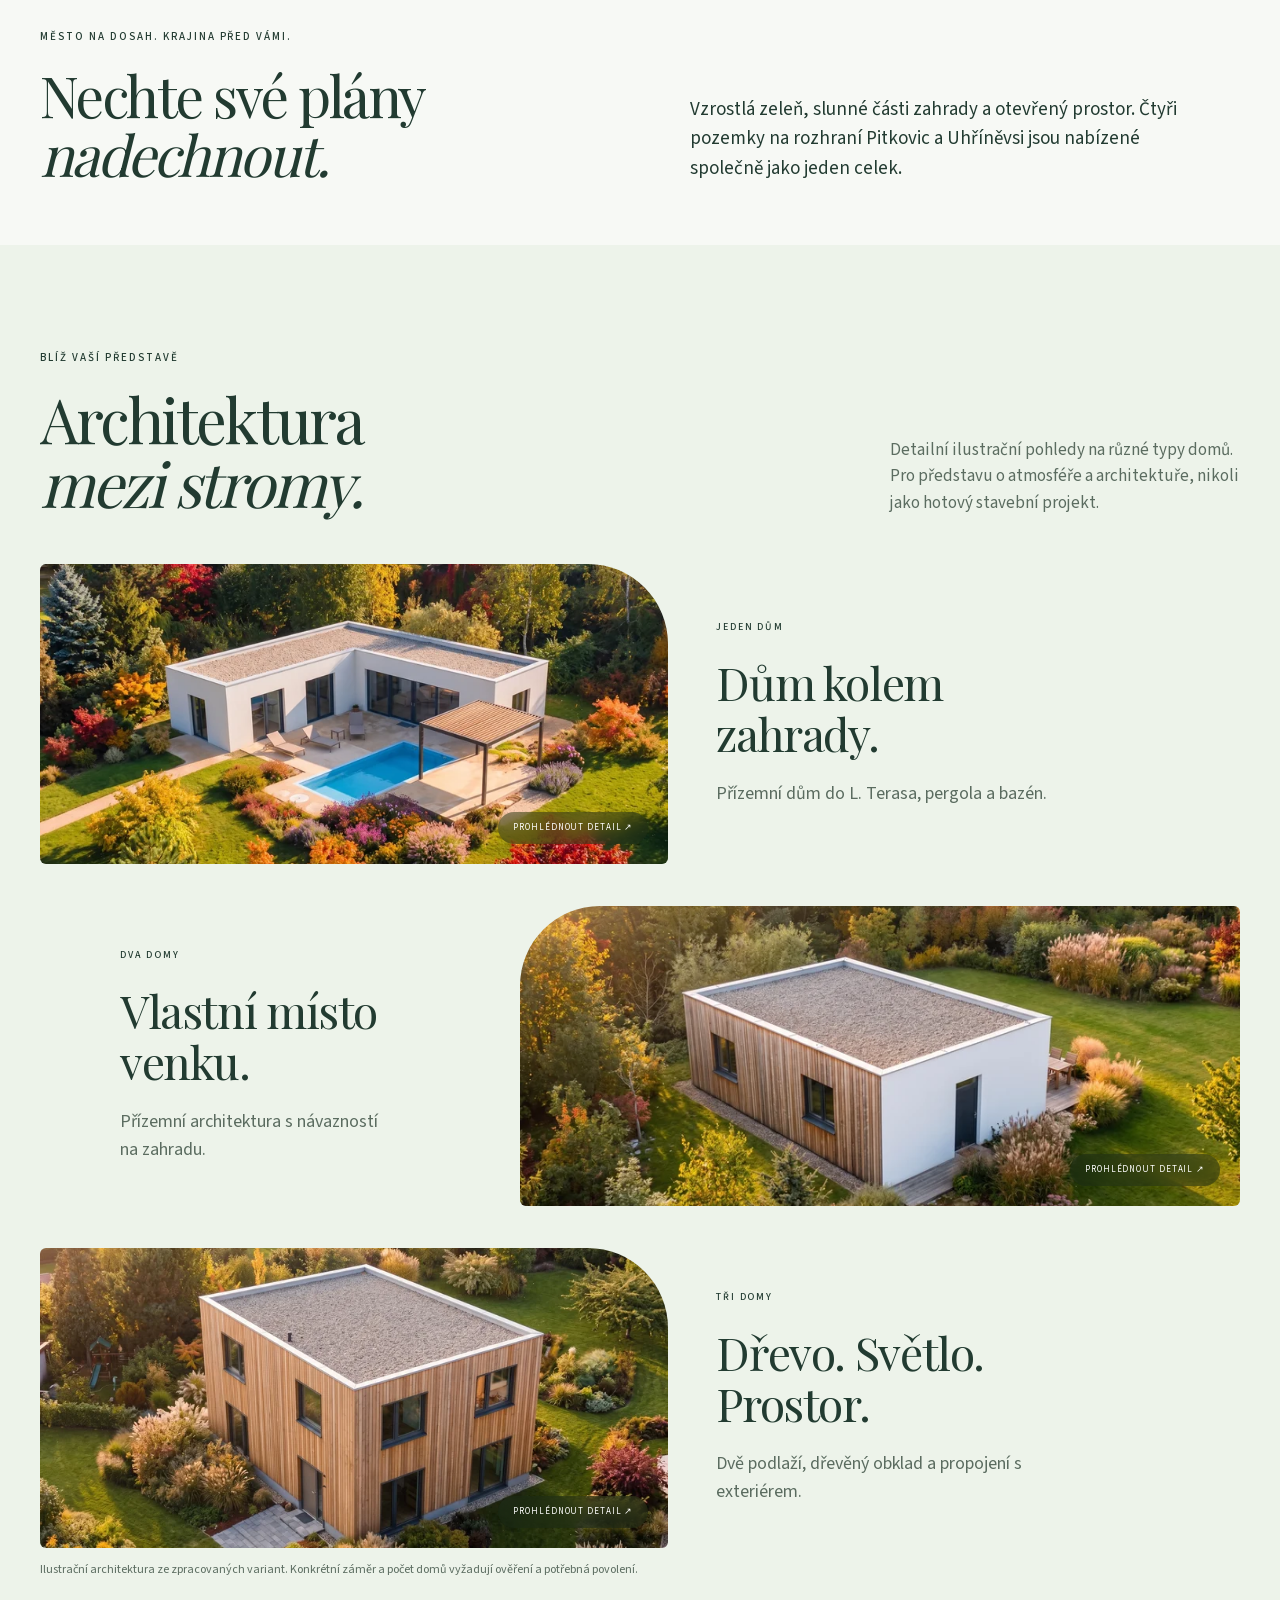
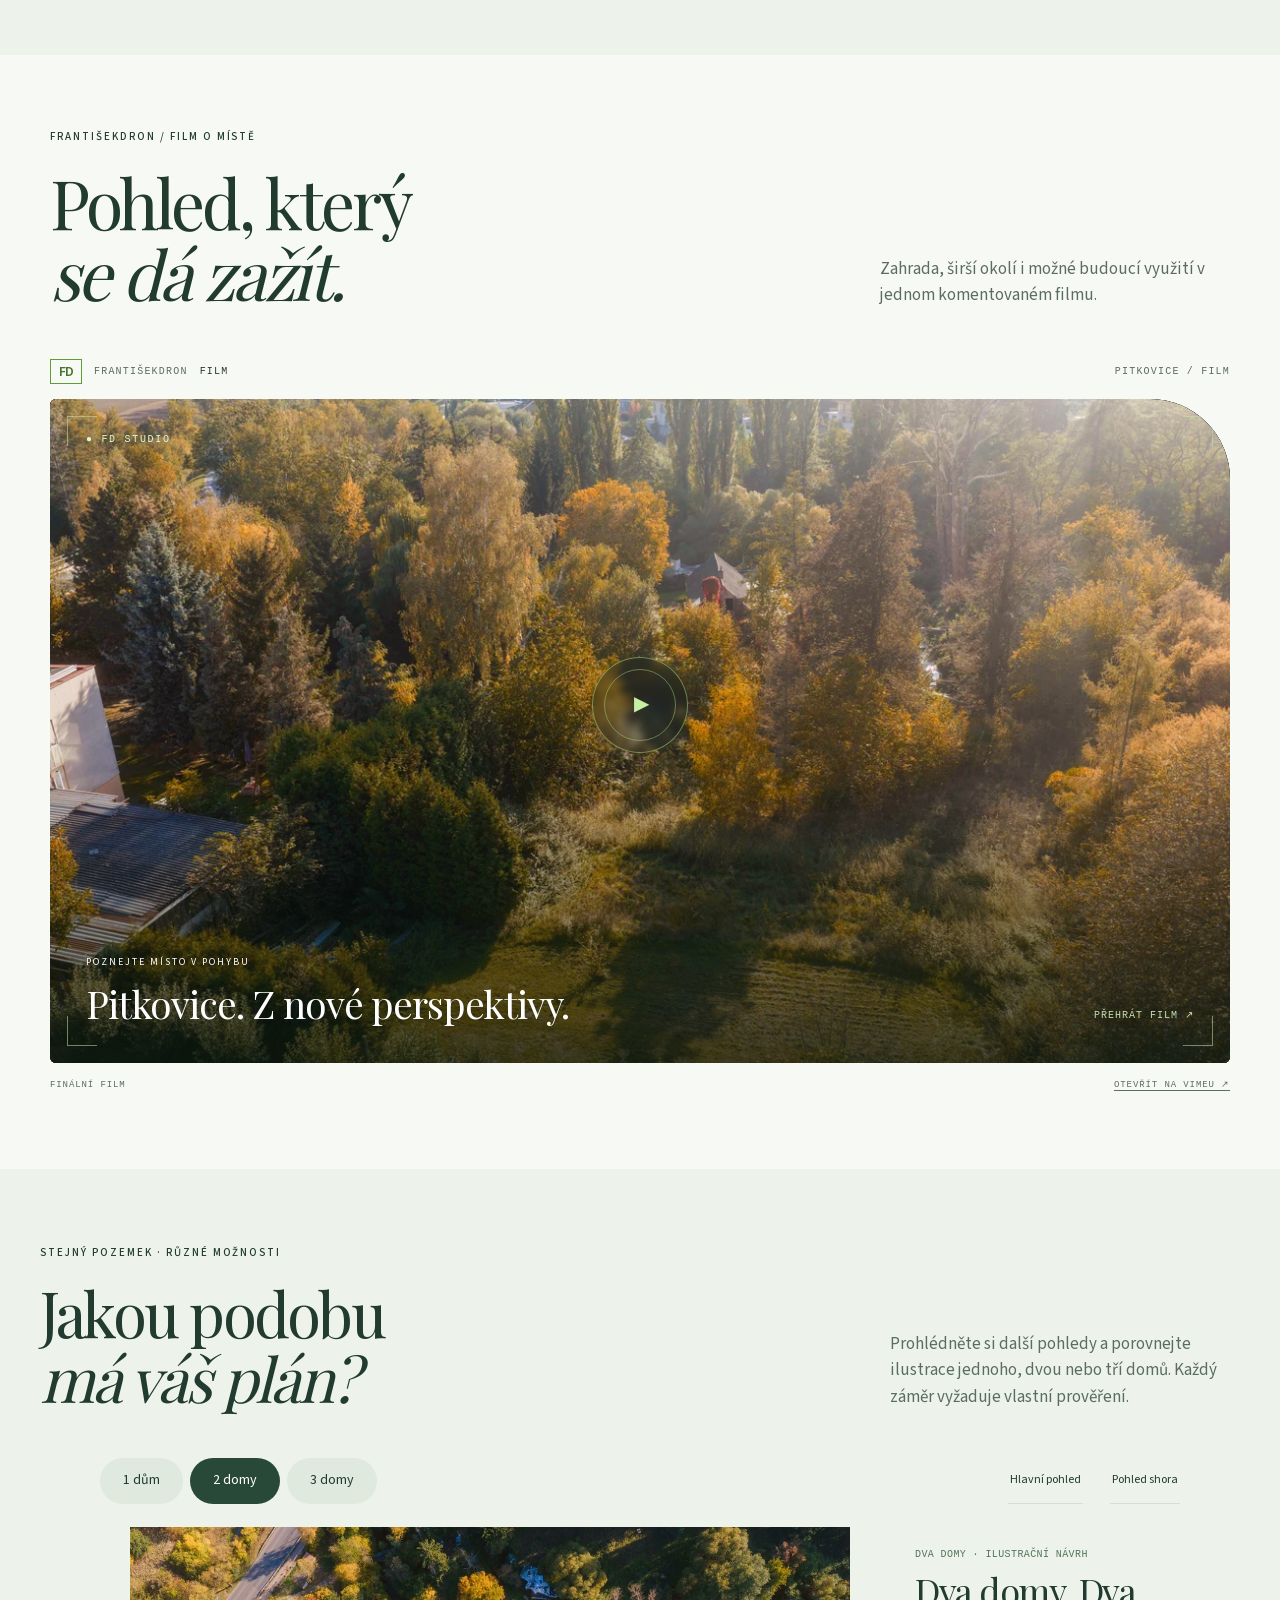
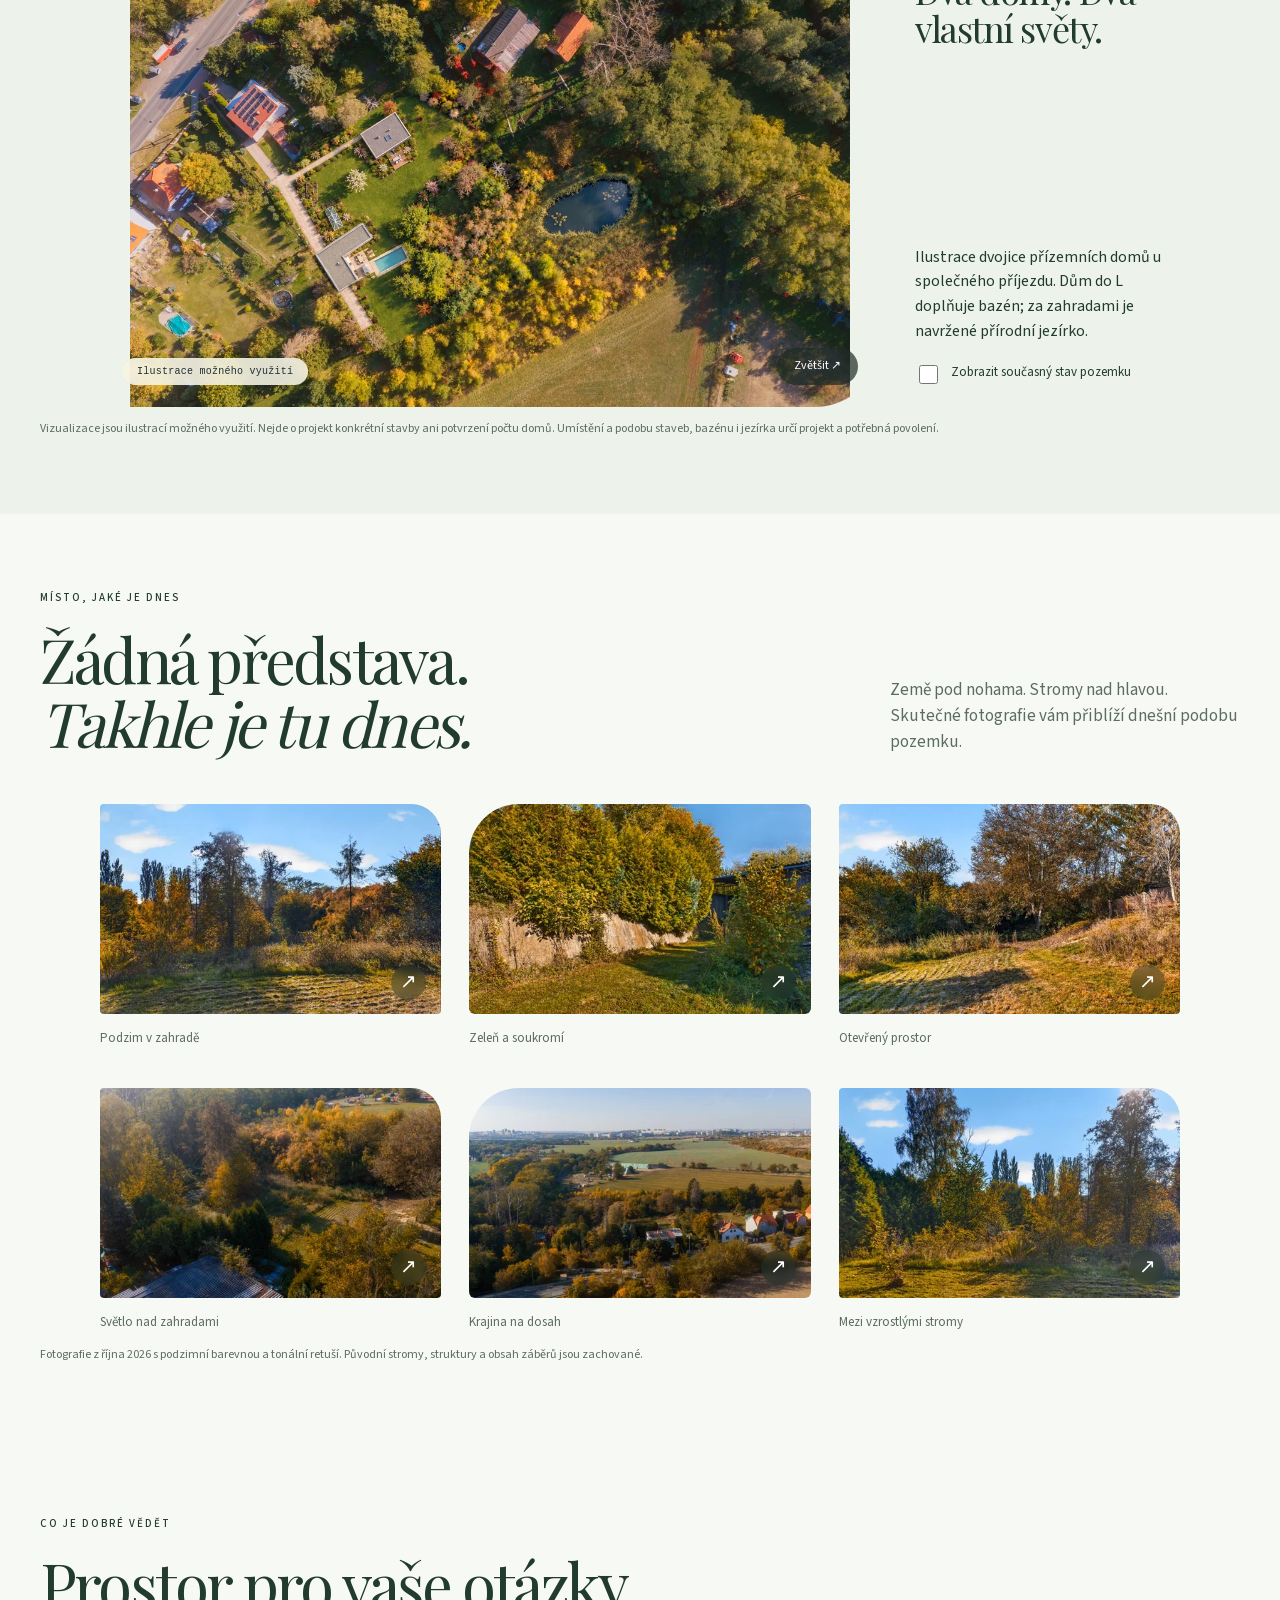
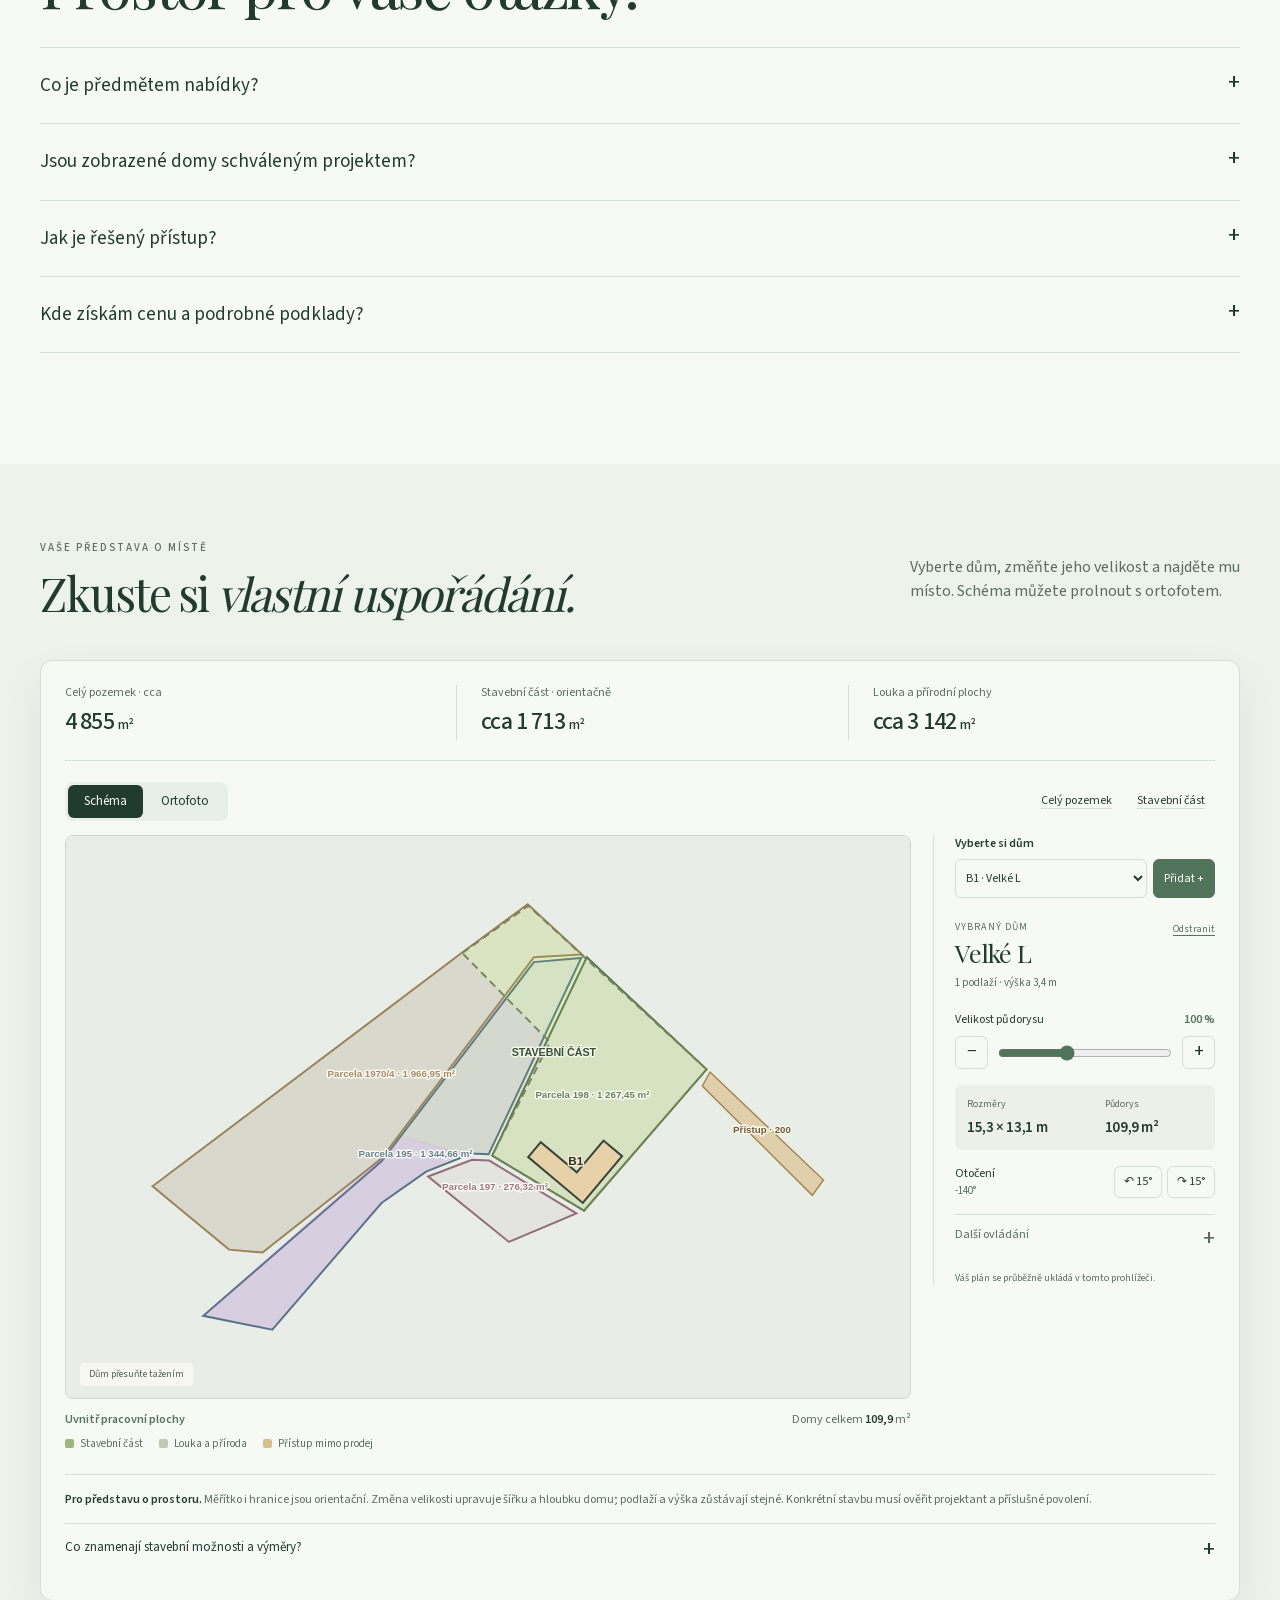
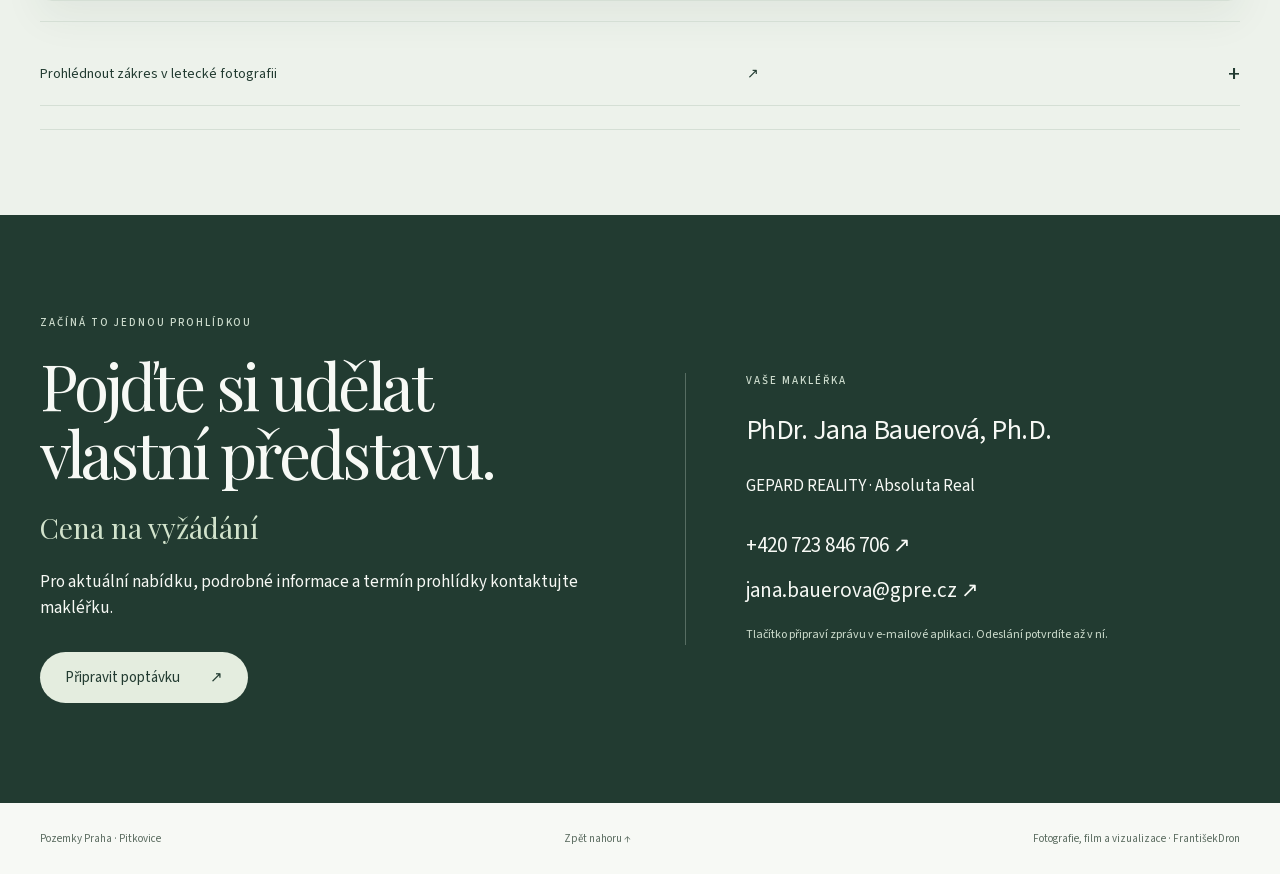
==== commit 8964390e: "Bring the house preview into the mobile opening and optimize photo loading" ====
--- a/index.html
+++ b/index.html
@@ -1,4 +1,4 @@
-<!doctype html><html lang="cs"><head><meta charset="utf-8"><meta name="viewport" content="width=device-width,initial-scale=1"><meta name="robots" content="noindex,nofollow,noarchive"><meta name="referrer" content="no-referrer"><meta name="description" content="Pozemky v Praze–Pitkovicích: čtyři parcely jako jeden celek. Fotografie, film, orientační zákres a ilustrační možnosti využití."><meta name="theme-color" content="#193b36"><title>Pitkovice · prostor pro vaše plány</title><link rel="stylesheet" href="styles.css?v=12"><script src="app.js?v=16" defer></script><link rel="stylesheet" href="planner.css?v=12"><link rel="stylesheet" href="combined.css?v=15"><script src="combined.js?v=16" defer></script><link rel="stylesheet" href="hero-video.css?v=1"><script src="hero-video.js?v=1" defer></script>
+<!doctype html><html lang="cs"><head><meta charset="utf-8"><meta name="viewport" content="width=device-width,initial-scale=1"><meta name="robots" content="noindex,nofollow,noarchive"><meta name="referrer" content="no-referrer"><meta name="description" content="Pozemky v Praze–Pitkovicích: čtyři parcely jako jeden celek. Fotografie, film, orientační zákres a ilustrační možnosti využití."><meta name="theme-color" content="#193b36"><title>Pitkovice · prostor pro vaše plány</title><link rel="stylesheet" href="styles.css?v=12"><script src="app.js?v=18" defer></script><link rel="stylesheet" href="planner.css?v=12"><link rel="stylesheet" href="combined.css?v=15"><script src="combined.js?v=18" defer></script><link rel="stylesheet" href="hero-video.css?v=3"><script src="hero-video.js?v=2" defer></script>
 <link rel="preload" as="image" href="assets/pitkovice-hero-v3-mobile.webp" media="(max-width:600px)" fetchpriority="high">
 <link rel="preload" as="image" href="assets/pitkovice-hero-v3-tablet.webp" media="(min-width:601px) and (max-width:1024px)" fetchpriority="high">
 <link rel="preload" as="image" href="assets/pitkovice-hero-v3-desktop.webp" media="(min-width:1025px)" fetchpriority="high">
@@ -10,7 +10,7 @@
       <source media="(max-width:1024px)" srcset="assets/pitkovice-hero-v3-tablet.webp">
       <img src="assets/pitkovice-hero-v3-desktop.webp" width="1600" height="900" alt="Podzimní krajina a pozemek v Pitkovicích z dronu" fetchpriority="high" loading="eager" decoding="async">
     </picture>
-    <video class="hero-film-video" aria-label="Krátké úvodní video pozemku a okolí v Pitkovicích" muted loop playsinline preload="none" disablepictureinpicture></video>
+    <video class="hero-film-video" aria-label="Krátké úvodní video pozemku a okolí v Pitkovicích" autoplay muted loop playsinline preload="none" disablepictureinpicture></video>
     <div class="hero-film-controls">
       <a href="#uvod">Prohlédnout pozemek <span aria-hidden="true">↓</span></a>
       <button class="hero-film-toggle" type="button" data-hero-film-toggle aria-label="Přehrát úvodní video" hidden>
@@ -21,10 +21,11 @@
     </div>
   </div>
   <div class="hero-film-note"><span>Pitkovice v pohybu</span><span>Pozemek a jeho okolí</span></div>
+  <div class="hero-film-vision" data-hero-vision-slot><button type="button" class="hero-vision-card" data-hero-preview aria-label="Zobrazit ilustraci jednoho domu na pozemku"><img src="assets/web-v8/hero-atelier-480.webp" srcset="assets/web-v8/hero-atelier-320.webp 320w, assets/web-v8/hero-atelier-480.webp 480w, assets/web-v8/hero-atelier-800.webp 800w" sizes="(max-width: 540px) calc(44vw - 27px), (max-width: 1000px) 180px, (max-width: 1100px) calc(18.85vw - 24px), (max-width: 1540px) calc(19.83vw - 33.4px), 272px" width="800" height="450" alt="Ilustrační pohled na přízemní dům do L se zahradou a bazénem" decoding="async" loading="lazy"><span class="hero-vision-copy"><small>VIZUALIZACE · 1 DŮM</small><strong>Představte si <br>svůj domov.</strong><span data-hero-preview-label>Ukázat na pozemku <b aria-hidden="true">↗</b></span></span></button></div>
 </section>
 <div class="combined-opening" id="uvod"><div class="combined-copy"><span class="eyebrow">Čtyři parcely. Jeden celek.</span><h1>Velké plány<br>začínají <br><em>místem.</em></h1><p>Vaše další kapitola může začít právě tady. Mezi vzrostlými stromy, s krajinou před vámi a městem na dosah.</p><a class="textlink" href="#film">Prohlédnout film <span>↗</span></a><div class="combined-fact"><strong>cca 4 855 <span>m²</span></strong><small>na rozhraní Pitkovic a Uhříněvsi</small></div></div>
 <div class="hero-property" data-hero-property><div class="hero-composition"><div class="hero-land" data-hero-land><svg class="hero-defs" width="0" height="0" aria-hidden="true"><defs><mask id="hero-lines-real" maskUnits="userSpaceOnUse" x="0" y="0" width="1600" height="1067"><rect width="1600" height="1067" fill="white"/></mask><mask id="hero-lines-one" maskUnits="userSpaceOnUse" x="0" y="0" width="1600" height="1067"><rect width="1600" height="1067" fill="white"/><polygon fill="black" stroke="black" stroke-width="5" points="832.482,472.826 881.706,441.546 916.801,436.866 952.745,468.386 952.387,494.494 843.067,510.345 833.039,498.930"/></mask><mask id="hero-lines-three" maskUnits="userSpaceOnUse" x="0" y="0" width="1600" height="1067"><rect width="1600" height="1067" fill="white"/><polygon fill="black" stroke="black" stroke-width="5" points="816.887,387.768 874.704,384.636 885.092,408.386 885.355,453.030 825.516,456.463 817.972,430.726"/><polygon fill="black" stroke="black" stroke-width="5" points="706.162,394.953 763.096,391.558 769.267,415.074 771.019,459.892 712.153,463.636 708.617,438.141"/><polygon fill="black" stroke="black" stroke-width="5" points="523.274,432.246 530.190,405.579 592.844,402.176 596.721,445.588 593.361,473.894 528.272,477.643"/></mask></defs></svg><img class="hero-context" src="assets/web-v8/aerial-podzim-retus-800.webp" srcset="assets/web-v8/aerial-podzim-retus-480.webp 480w, assets/web-v8/aerial-podzim-retus-800.webp 800w, assets/web-v8/aerial-podzim-retus-1200.webp 1200w, assets/web-v8/aerial-podzim-retus-1600.webp 1600w, assets/web-v8/aerial-podzim-retus-2000.webp 2000w" sizes="(max-width: 800px) calc(100vw - 36px), (max-width: 1100px) calc(65vw - 54.6px), (max-width: 1540px) calc(68.376vw - 87.52px), 966px" width="12279" height="8186" alt="Letecká fotografie nabízeného souboru pozemků v Pitkovicích" decoding="async" loading="lazy" fetchpriority="low"><svg class="hero-boundaries" viewBox="0 0 1600 1066.6667" aria-hidden="true"><g mask="url(#hero-lines-real)"><path class="hero-outline" d="M 415.231 839.943 L 517.843 485.811 L 531.836 442.243 L 637.533 430.696 L 645.000 429.297 L 868.351 405.401 L 964.572 496.270 L 962.776 501.233 L 952.914 550.099 L 777.696 578.805 L 768.248 578.315 L 769.931 623.501 L 875.354 797.678 L 752.706 874.806 L 704.569 605.559 L 700.545 605.162 L 710.613 757.489 L 657.867 792.848 Z"/></g></svg><div class="hero-marker"><span>Nabízený celek</span><small>4 parcely · cca 4 855 m²</small></div><button class="hero-enlarge" type="button" data-hero-enlarge aria-label="Zvětšit pohled se zákresem">Zvětšit ↗</button></div>
-<svg class="hero-connector" viewBox="0 0 1600 1066.6667" aria-hidden="true"><circle cx="953" cy="520" r="6"/><path d="M953 520 C1045 520 1020 665 1110 665 M1092 650 L1110 665 L1090 677"/></svg><button type="button" class="hero-vision-card" data-hero-preview aria-label="Zobrazit ilustraci jednoho domu na pozemku"><img src="assets/web-v8/hero-atelier-480.webp" srcset="assets/web-v8/hero-atelier-480.webp 480w, assets/web-v8/hero-atelier-800.webp 800w" sizes="(max-width: 540px) calc(36vw - 17px), (max-width: 1000px) 180px, (max-width: 1100px) calc(18.85vw - 24px), (max-width: 1540px) calc(19.83vw - 33.4px), 272px" width="800" height="450" alt="Ilustrační pohled na přízemní dům do L se zahradou a bazénem" decoding="async" loading="lazy"><span class="hero-vision-copy"><small>VIZUALIZACE · 1 DŮM</small><strong>Představte si <br>svůj domov.</strong><span data-hero-preview-label>Ukázat na pozemku <b aria-hidden="true">↗</b></span></span></button></div><div class="hero-switch" role="group" aria-label="Podoba pozemku"><button type="button" data-hero-view="real" aria-pressed="true">Pozemek dnes</button><button type="button" data-hero-view="one" aria-pressed="false">Ilustrace · 1 dům</button><button type="button" data-hero-view="three" aria-pressed="false">Ilustrace · 3 domy</button></div>
+<svg class="hero-connector" viewBox="0 0 1600 1066.6667" aria-hidden="true"><circle cx="953" cy="520" r="6"/><path d="M953 520 C1045 520 1020 665 1110 665 M1092 650 L1110 665 L1090 677"/></svg></div><div class="hero-switch" role="group" aria-label="Podoba pozemku"><button type="button" data-hero-view="real" aria-pressed="true">Pozemek dnes</button><button type="button" data-hero-view="one" aria-pressed="false">Ilustrace · 1 dům</button><button type="button" data-hero-view="three" aria-pressed="false">Ilustrace · 3 domy</button></div>
 <div class="hero-caption"><p data-hero-caption aria-live="polite">Skutečná fotografie · vyznačená vnější hranice nabízeného celku.</p></div><p class="hero-caveat">Hranice jsou orientační. Vizualizace ukazují možnou podobu místa; nejde o schválený projekt.</p></div></div></section><section class="section land-intro-v3" id="pozemek"><div class="wrap"><span class="eyebrow">Město na dosah. Krajina před vámi.</span><div class="manifesto-grid"><h2>Nechte své plány<br> <em>nadechnout.</em></h2><p>Vzrostlá zeleň, slunné části zahrady a otevřený prostor. Čtyři pozemky na rozhraní Pitkovic a Uhříněvsi jsou nabízené společně jako jeden celek.</p></div></div></section><section class="section visions-section"><div class="wrap"><div class="sectionhead"><div><span class="eyebrow">Blíž vaší představě</span><h2>Architektura<br> <em>mezi stromy.</em></h2></div><p>Detailní ilustrační pohledy na různé typy domů. Pro představu o atmosféře a architektuře, nikoli jako hotový stavební projekt.</p></div><div class="visions-grid"><article class="vision"><button data-photo="assets/house-B1-large.webp" data-caption="Ilustrační návrh domu B · přízemní dům do L"><img src="[data-uri]" alt="Detailní ilustrace přízemního domu do L s pergolou a bazénem" loading="lazy" width="2400" height="1610" decoding="async" data-full="assets/house-B1-large.webp" sizes="(max-width: 800px) 90vw, 55vw" data-lazy-src="assets/web-v8/house-B1-large-800.webp" data-lazy-srcset="assets/web-v8/house-B1-large-480.webp 480w, assets/web-v8/house-B1-large-800.webp 800w, assets/web-v8/house-B1-large-1200.webp 1200w, assets/web-v8/house-B1-large-1600.webp 1600w, assets/web-v8/house-B1-large-2000.webp 2000w"><span>PROHLÉDNOUT DETAIL ↗</span></button><div><span class="eyebrow">Jeden dům</span><h3>Dům kolem zahrady.</h3><p>Přízemní dům do L. Terasa, pergola a bazén.</p></div></article><article class="vision"><button data-photo="assets/house-D2-large.webp" data-caption="Ilustrační návrh domu D · přízemní architektura"><img src="[data-uri]" alt="Detailní ilustrace domu z varianty dvou přízemních domů" loading="lazy" width="2400" height="1610" decoding="async" data-full="assets/house-D2-large.webp" sizes="(max-width: 800px) 90vw, 55vw" data-lazy-src="assets/web-v8/house-D2-large-800.webp" data-lazy-srcset="assets/web-v8/house-D2-large-480.webp 480w, assets/web-v8/house-D2-large-800.webp 800w, assets/web-v8/house-D2-large-1200.webp 1200w, assets/web-v8/house-D2-large-1600.webp 1600w, assets/web-v8/house-D2-large-2000.webp 2000w"><span>PROHLÉDNOUT DETAIL ↗</span></button><div><span class="eyebrow">Dva domy</span><h3>Vlastní místo venku.</h3><p>Přízemní architektura s návazností na zahradu.</p></div></article><article class="vision"><button data-photo="assets/house-E-large.webp" data-caption="Ilustrační návrh domu E · dřevěný obklad a dvě podlaží"><img src="[data-uri]" alt="Detailní ilustrace patrového domu s dřevěným obkladem" loading="lazy" width="2400" height="1610" decoding="async" data-full="assets/house-E-large.webp" sizes="(max-width: 800px) 90vw, 55vw" data-lazy-src="assets/web-v8/house-E-large-800.webp" data-lazy-srcset="assets/web-v8/house-E-large-480.webp 480w, assets/web-v8/house-E-large-800.webp 800w, assets/web-v8/house-E-large-1200.webp 1200w, assets/web-v8/house-E-large-1600.webp 1600w, assets/web-v8/house-E-large-2000.webp 2000w"><span>PROHLÉDNOUT DETAIL ↗</span></button><div><span class="eyebrow">Tři domy</span><h3>Dřevo. Světlo. Prostor.</h3><p>Dvě podlaží, dřevěný obklad a propojení s exteriérem.</p></div></article></div><p class="notice">Ilustrační architektura ze zpracovaných variant. Konkrétní záměr a počet domů vyžadují ověření a potřebná povolení.</p></div></section><section class="section film-v3" id="film"><div class="wrap"><div class="sectionhead"><div><span class="eyebrow">FrantišekDron / film o místě</span><h2>Pohled, který<br> <em>se dá zažít.</em></h2></div><p>Zahrada, širší okolí i možné budoucí využití v jednom komentovaném filmu.</p></div><div class="fd-film"><div class="film-top"><span><b class="fd-mark">FD</b> FRANTIŠEKDRON <i>FILM</i></span><span>PITKOVICE / FILM</span></div><div class="film-screen"><iframe class="film-vimeo" data-src="https://player.vimeo.com/video/1239120401?h=7a926438c9&amp;autoplay=1&amp;dnt=1&amp;title=0&amp;byline=0&amp;portrait=0" title="Pitkovice – finální film" allow="autoplay; fullscreen; picture-in-picture; encrypted-media" allowfullscreen referrerpolicy="strict-origin-when-cross-origin"></iframe><button class="film-cover" data-play aria-label="Přehrát finální film Pitkovice"><img src="[data-uri]" alt="Letecký pohled na Pitkovice, náhled filmu" loading="lazy" width="12258" height="8172" decoding="async" data-full="assets/land-podzim-retus.webp" sizes="(max-width: 800px) 96vw, (min-width: 1600px) 1440px, 90vw" data-lazy-src="assets/web-v8/land-podzim-retus-800.webp" data-lazy-srcset="assets/web-v8/land-podzim-retus-480.webp 480w, assets/web-v8/land-podzim-retus-800.webp 800w, assets/web-v8/land-podzim-retus-1200.webp 1200w, assets/web-v8/land-podzim-retus-1600.webp 1600w, assets/web-v8/land-podzim-retus-2000.webp 2000w"><span class="film-vignette"></span><span class="film-corner corner-tl"></span><span class="film-corner corner-tr"></span><span class="film-corner corner-bl"></span><span class="film-corner corner-br"></span><span class="film-rec">● FD STUDIO</span><span class="play-ring"><span>▶</span></span><span class="film-title"><small>POZNEJTE MÍSTO V POHYBU</small><strong>Pitkovice. Z nové perspektivy.</strong></span><span class="film-playlabel">PŘEHRÁT FILM ↗</span></button></div><div class="film-bottom"><span>FINÁLNÍ FILM</span><a href="https://vimeo.com/1239120401/7a926438c9" target="_blank" rel="noopener noreferrer">OTEVŘÍT NA VIMEU ↗</a></div></div></div></section><section class="section explore-v3" id="moznosti"><div class="wrap"><div class="sectionhead"><div><span class="eyebrow">Stejný pozemek · různé možnosti</span><h2>Jakou podobu<br> <em>má váš plán?</em></h2></div><p>Prohlédněte si další pohledy a porovnejte ilustrace jednoho, dvou nebo tří domů. Každý záměr vyžaduje vlastní prověření.</p></div><div class="explorer" data-initial="D" data-initial-view="shora"><div class="explorer-top"><div class="tabrow" role="group" aria-label="Ilustrační varianta"><button data-variant="B" aria-pressed="true">1 dům</button><button data-variant="D" aria-pressed="false">2 domy</button><button data-variant="E" aria-pressed="false">3 domy</button></div><div class="tabrow viewrow" role="group" aria-label="Úhel pohledu"><button data-view="0095" aria-pressed="true">Hlavní pohled</button><button data-view="shora" aria-pressed="false">Pohled shora</button></div></div><div class="explorer-image"><img class="explorer-main" src="[data-uri]" alt="Ilustrace možného využití pozemku" loading="lazy" width="2200" height="1467" decoding="async" data-full="assets/B-01-0095.webp" sizes="(max-width: 800px) 96vw, (min-width: 1600px) 1440px, 90vw" data-lazy-src="assets/web-v8/B-01-0095-800.webp" data-lazy-srcset="assets/web-v8/B-01-0095-480.webp 480w, assets/web-v8/B-01-0095-800.webp 800w, assets/web-v8/B-01-0095-1200.webp 1200w, assets/web-v8/B-01-0095-1600.webp 1600w, assets/web-v8/B-01-0095-2000.webp 2000w"><span class="photo-label">Ilustrace možného využití</span><button class="zoom">Zvětšit ↗</button></div><div class="explorer-caption" aria-live="polite"><div><span class="eyebrow explorer-type">Jeden dům · ilustrační návrh</span><h3 class="explorer-title">Jeden dům. Velká zahrada.</h3></div><div><p class="explorer-description">Ilustrace jednoho přízemního domu do L s bazénem, pergolou a zahradou.</p><label class="before-toggle"><input type="checkbox" data-before> Zobrazit současný stav pozemku</label></div></div></div><p class="notice">Vizualizace jsou ilustrací možného využití. Nejde o projekt konkrétní stavby ani potvrzení počtu domů. Umístění a podobu staveb, bazénu i jezírka určí projekt a potřebná povolení.</p></div></section><section class="section photos-v3" id="galerie"><div class="wrap"><div class="sectionhead"><div><span class="eyebrow">Místo, jaké je dnes</span><h2>Žádná představa.<br> <em>Takhle je tu dnes.</em></h2></div><p>Země pod nohama. Stromy nad hlavou. Skutečné fotografie vám přiblíží dnešní podobu pozemku.</p></div><div class="gallery"><button data-photo="assets/garden-autumn-podzim-retus.webp" data-caption="Podzim v zahradě · fotografie, barevná retuš"><img src="[data-uri]" alt="Podzim v zahradě" loading="lazy" width="2560" height="1703" decoding="async" data-full="assets/garden-autumn-podzim-retus-small.webp" sizes="(max-width: 800px) 44vw, 30vw" data-lazy-src="assets/web-v8/garden-autumn-podzim-retus-small-800.webp" data-lazy-srcset="assets/web-v8/garden-autumn-podzim-retus-small-480.webp 480w, assets/web-v8/garden-autumn-podzim-retus-small-800.webp 800w"><span class="plus" aria-hidden="true">↗</span><span>Podzim v zahradě</span></button><button data-photo="assets/trees-podzim-retus.webp" data-caption="Zeleň a soukromí · fotografie, barevná retuš"><img src="[data-uri]" alt="Zeleň a soukromí" loading="lazy" width="2560" height="1703" decoding="async" data-full="assets/trees-podzim-retus-small.webp" sizes="(max-width: 800px) 44vw, 30vw" data-lazy-src="assets/web-v8/trees-podzim-retus-small-800.webp" data-lazy-srcset="assets/web-v8/trees-podzim-retus-small-480.webp 480w, assets/web-v8/trees-podzim-retus-small-800.webp 800w"><span class="plus" aria-hidden="true">↗</span><span>Zeleň a soukromí</span></button><button data-photo="assets/meadow-podzim-retus.webp" data-caption="Otevřený prostor · fotografie, barevná retuš"><img src="[data-uri]" alt="Otevřený prostor" loading="lazy" width="2560" height="1698" decoding="async" data-full="assets/meadow-podzim-retus-small.webp" sizes="(max-width: 800px) 44vw, 30vw" data-lazy-src="assets/web-v8/meadow-podzim-retus-small-800.webp" data-lazy-srcset="assets/web-v8/meadow-podzim-retus-small-480.webp 480w, assets/web-v8/meadow-podzim-retus-small-800.webp 800w"><span class="plus" aria-hidden="true">↗</span><span>Otevřený prostor</span></button><button data-photo="assets/land-sun-podzim-retus.webp" data-caption="Světlo nad zahradami · fotografie, barevná retuš"><img src="[data-uri]" alt="Světlo nad zahradami" loading="lazy" width="12276" height="8184" decoding="async" data-full="assets/land-sun-podzim-retus-small.webp" sizes="(max-width: 800px) 44vw, 30vw" data-lazy-src="assets/web-v8/land-sun-podzim-retus-small-800.webp" data-lazy-srcset="assets/web-v8/land-sun-podzim-retus-small-480.webp 480w, assets/web-v8/land-sun-podzim-retus-small-800.webp 800w"><span class="plus" aria-hidden="true">↗</span><span>Světlo nad zahradami</span></button><button data-photo="assets/horizon-podzim-retus.webp" data-caption="Krajina na dosah · fotografie, barevná retuš"><img src="[data-uri]" alt="Krajina na dosah" loading="lazy" width="12270" height="8180" decoding="async" data-full="assets/horizon-podzim-retus-small.webp" sizes="(max-width: 800px) 44vw, 30vw" data-lazy-src="assets/web-v8/horizon-podzim-retus-small-800.webp" data-lazy-srcset="assets/web-v8/horizon-podzim-retus-small-480.webp 480w, assets/web-v8/horizon-podzim-retus-small-800.webp 800w"><span class="plus" aria-hidden="true">↗</span><span>Krajina na dosah</span></button><button data-photo="assets/garden-podzim-retus.webp" data-caption="Mezi vzrostlými stromy · fotografie, barevná retuš"><img src="[data-uri]" alt="Mezi vzrostlými stromy" loading="lazy" width="2560" height="1735" decoding="async" data-full="assets/garden-podzim-retus-small.webp" sizes="(max-width: 800px) 44vw, 30vw" data-lazy-src="assets/web-v8/garden-podzim-retus-small-800.webp" data-lazy-srcset="assets/web-v8/garden-podzim-retus-small-480.webp 480w, assets/web-v8/garden-podzim-retus-small-800.webp 800w"><span class="plus" aria-hidden="true">↗</span><span>Mezi vzrostlými stromy</span></button></div><p class="notice">Fotografie z října 2026 s podzimní barevnou a tonální retuší. Původní stromy, struktury a obsah záběrů jsou zachované.</p></div></section><section class="section"><div class="wrap"><span class="eyebrow">Co je dobré vědět</span><h2 style="margin-bottom:30px">Prostor pro vaše otázky.</h2><details><summary>Co je předmětem nabídky?</summary><p>Nabízí se soubor čtyř pozemků jako jeden celek: parcely 195, 197 a 198 v katastrálním území Pitkovice a parcela 1970/4 v katastrálním území Uhříněves. Přibližná celková výměra podle dodaných podkladů je 4 855 m². Domy na vizualizacích jsou pouze ilustrace.</p></details><details><summary>Jsou zobrazené domy schváleným projektem?</summary><p>Ne. Tři varianty pomáhají představit si různý způsob využití prostoru. Nepotvrzují možnost postavit konkrétní počet domů. Konkrétní záměr vyžaduje ověření regulace, přístupu, infrastruktury a potřebných povolení.</p></details><details><summary>Jak je řešený přístup?</summary><p>V podkladech je příjezd vedený z ulice přes parcelu 200. Tato parcela není součástí nabízeného souboru. Podmínky a právní zajištění přístupu je potřeba projednat s makléřkou.</p></details><details><summary>Kde získám cenu a podrobné podklady?</summary><p>Obraťte se na Janu Bauerovou. Při jednání si vyžádejte aktuální nabídku, podklady k parcelám a informace potřebné k posouzení vašeho záměru.</p></details></div></section><section class="section boundary-section planning-finale" id="hranice"><div class="wrap"><div class="boundary-heading"><div><span class="eyebrow">Vaše představa o místě</span><h2 id="planning-heading">Zkuste si <em>vlastní uspořádání.</em></h2></div><p>Vyberte dům, změňte jeho velikost a najděte mu místo. Schéma můžete prolnout s ortofotem.</p></div><section class="plot-planner" id="planner" data-plot-planner data-planner-script="planner.js?v=12" data-data-url="assets/planner-data-v8.json" aria-labelledby="planning-heading">
  <div class="planning-summary"><div><small>Celý pozemek · cca</small><strong>4 855 <span>m²</span></strong></div><div><small>Stavební část · orientačně</small><strong>cca 1 713 <span>m²</span></strong></div><div><small>Louka a přírodní plochy</small><strong>cca 3 142 <span>m²</span></strong></div></div>
  <div class="planner-topbar"><div class="planner-background" role="group" aria-label="Podklad mapy"><button type="button" data-action="background-plan" aria-pressed="true">Schéma</button><button type="button" data-action="background-ortho" aria-pressed="false">Ortofoto</button></div><label class="planner-opacity" data-ortho-controls hidden>Krytí <input type="range" data-opacity min="15" max="100" value="90" aria-label="Síla ortofotopodkladu"><output data-opacity-value>90 %</output></label><div class="planner-zoom" role="group" aria-label="Přiblížení plánu"><button type="button" data-action="fit-all">Celý pozemek</button><button type="button" data-action="fit-build">Stavební část</button></div></div>
--- a/hero-video.css
+++ b/hero-video.css
@@ -19,4 +19,16 @@
 @media(max-width:1100px){.hero-film{width:calc(100% - 56px)}}
 @media(max-width:800px){.hero-film{width:calc(100% - 36px);margin-top:16px}.hero-film-stage{border-top-right-radius:34px}.hero-film-controls{inset:auto 10px 10px;gap:8px}.hero-film-controls a,.hero-film-toggle{padding:10px 12px;font-size:11px}.hero-film-note{font-size:9px;letter-spacing:.04em}.combined-opening{margin-top:42px}}
 @media(max-width:480px){.hero-film-toggle .hero-film-toggle-label{position:absolute;width:1px;height:1px;padding:0;margin:-1px;overflow:hidden;clip:rect(0,0,0,0);white-space:nowrap;border:0}.hero-film-toggle{min-width:44px;justify-content:center}.hero-film-note{font-size:8px}.hero-film-stage{border-top-right-radius:26px}}
-@media(prefers-reduced-motion:reduce){.hero-film-video{transition:none}}
+@media(prefers-reduced-motion:reduce){html{scroll-behavior:auto}.hero-film-video{transition:none}}
+.hero-film-vision{display:none}
+@media(max-width:800px){
+ .hero-film-vision{display:block;margin-top:12px}
+ .hero-film-vision .hero-vision-card{position:relative;right:auto;bottom:auto;width:100%;max-width:none;margin:0;padding:6px;display:grid;grid-template-columns:min(44%,180px) minmax(0,1fr);align-items:center;gap:10px;box-shadow:none;border:1px solid var(--line);border-radius:5px 22px 5px 5px}
+ .hero-film-vision .hero-vision-card>img{width:100%;height:auto;aspect-ratio:16/9;object-fit:contain}
+ .hero-film-vision .hero-vision-copy{padding:5px 5px 5px 0}
+ .hero-film-vision .hero-vision-copy strong{font-size:22px;line-height:1.08;margin:5px 0 7px}
+ .hero-film-vision .hero-vision-copy strong br{display:none}
+ .hero-film-vision .hero-vision-copy small{font-size:8px;letter-spacing:.06em}
+ .hero-film-vision .hero-vision-copy>span{font-size:10px}
+ .combined-opening{margin-top:26px}
+}
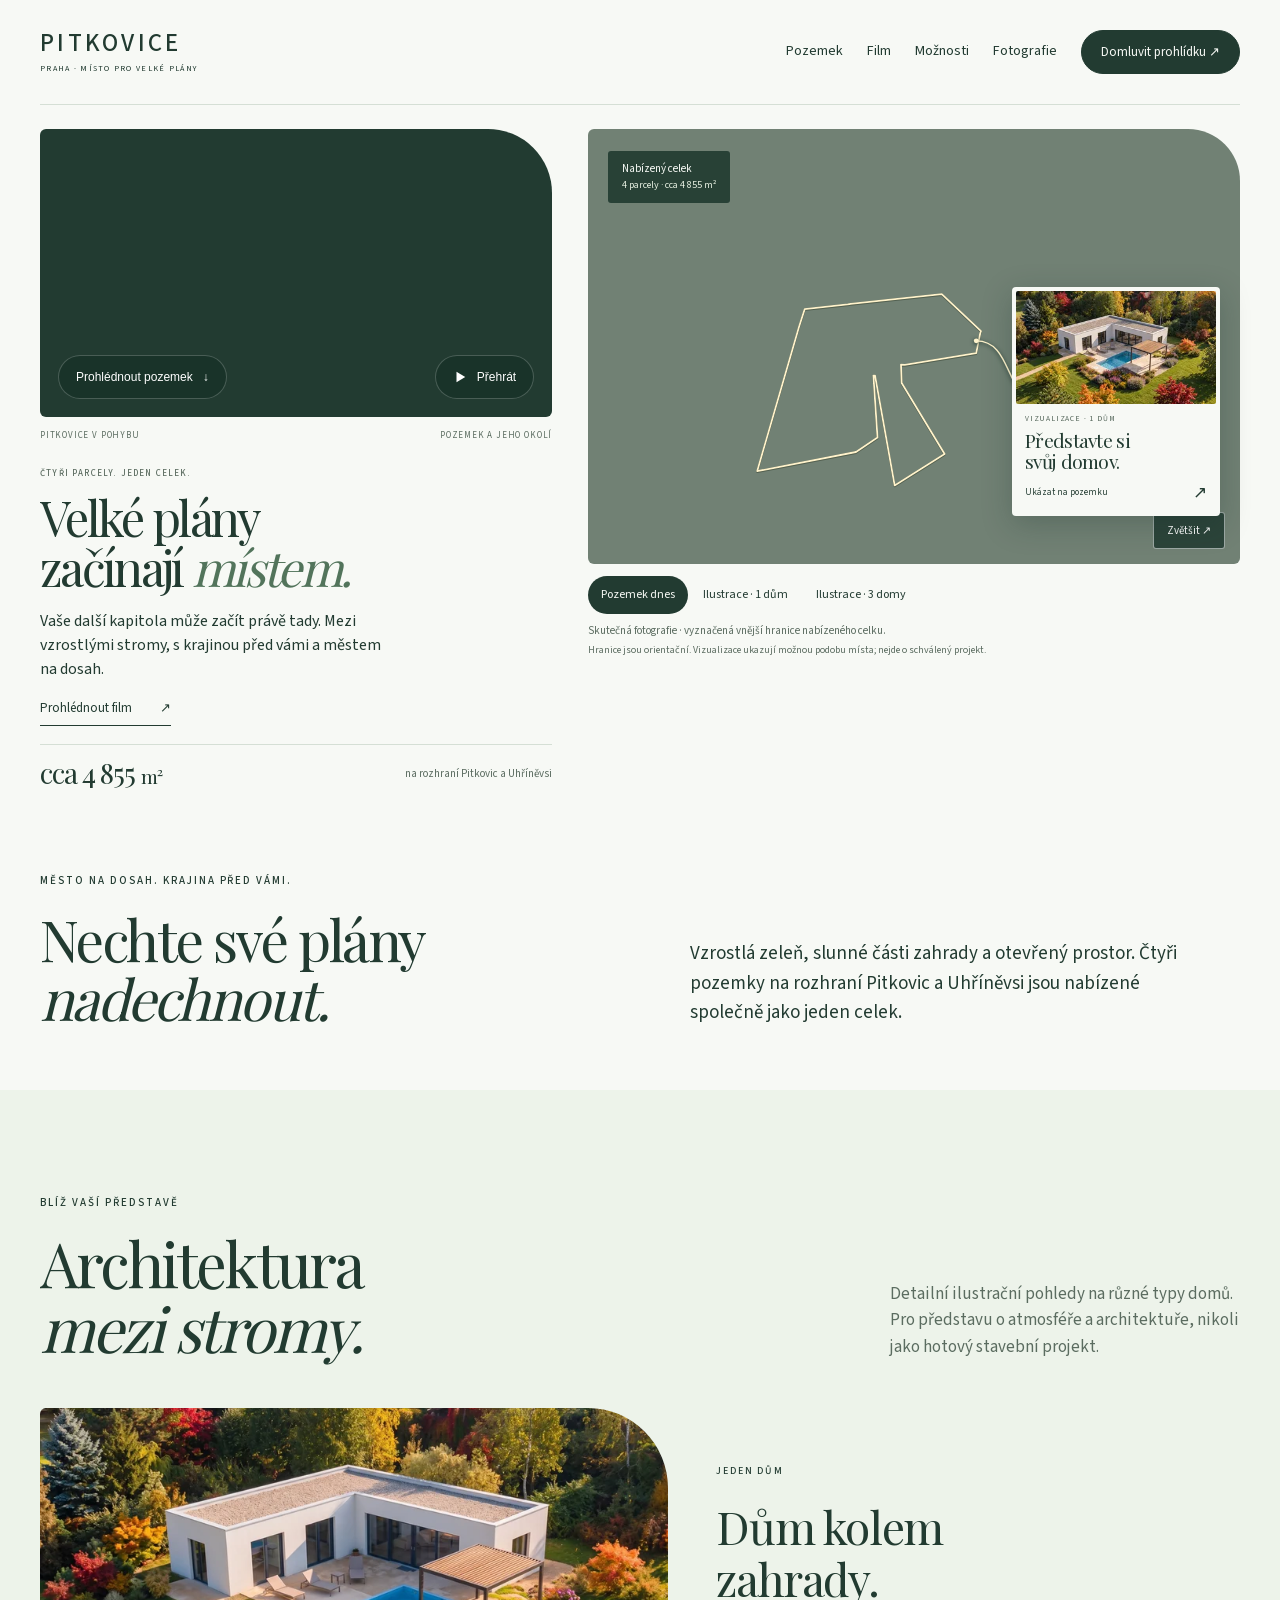
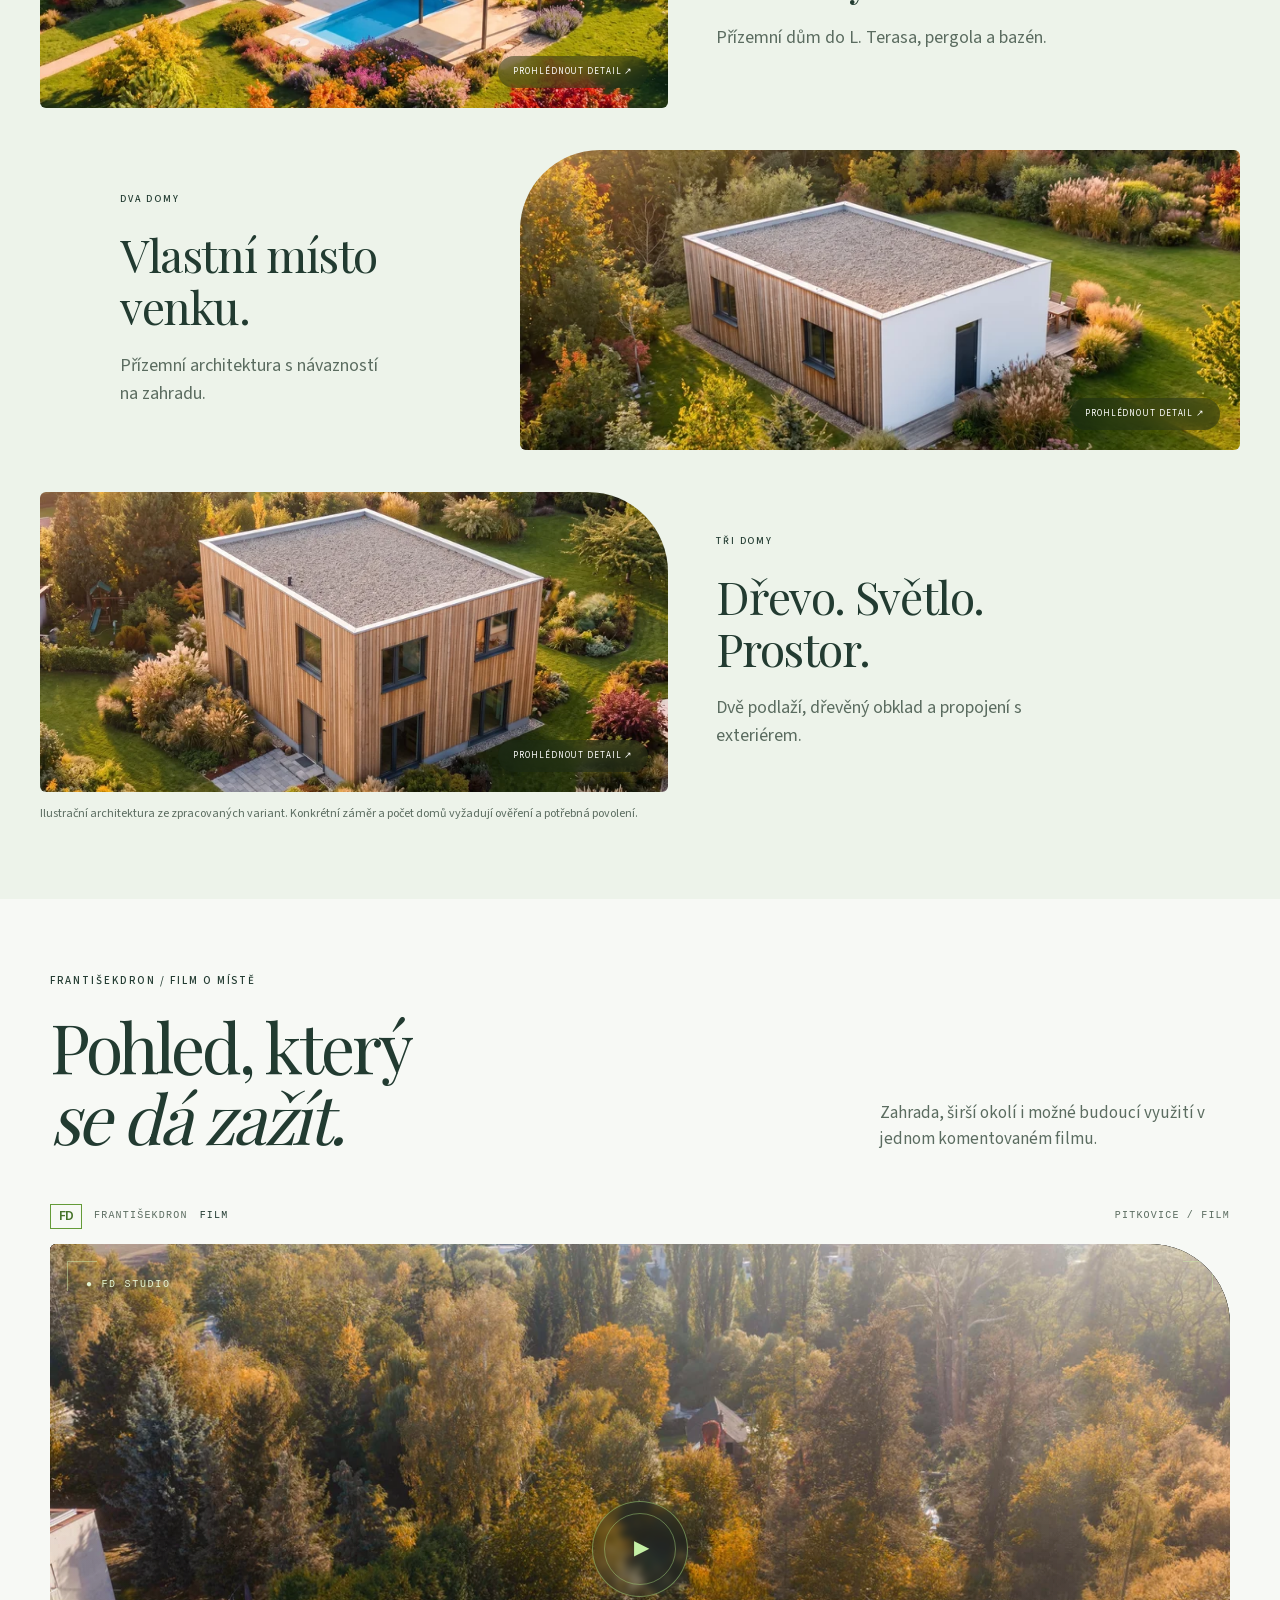
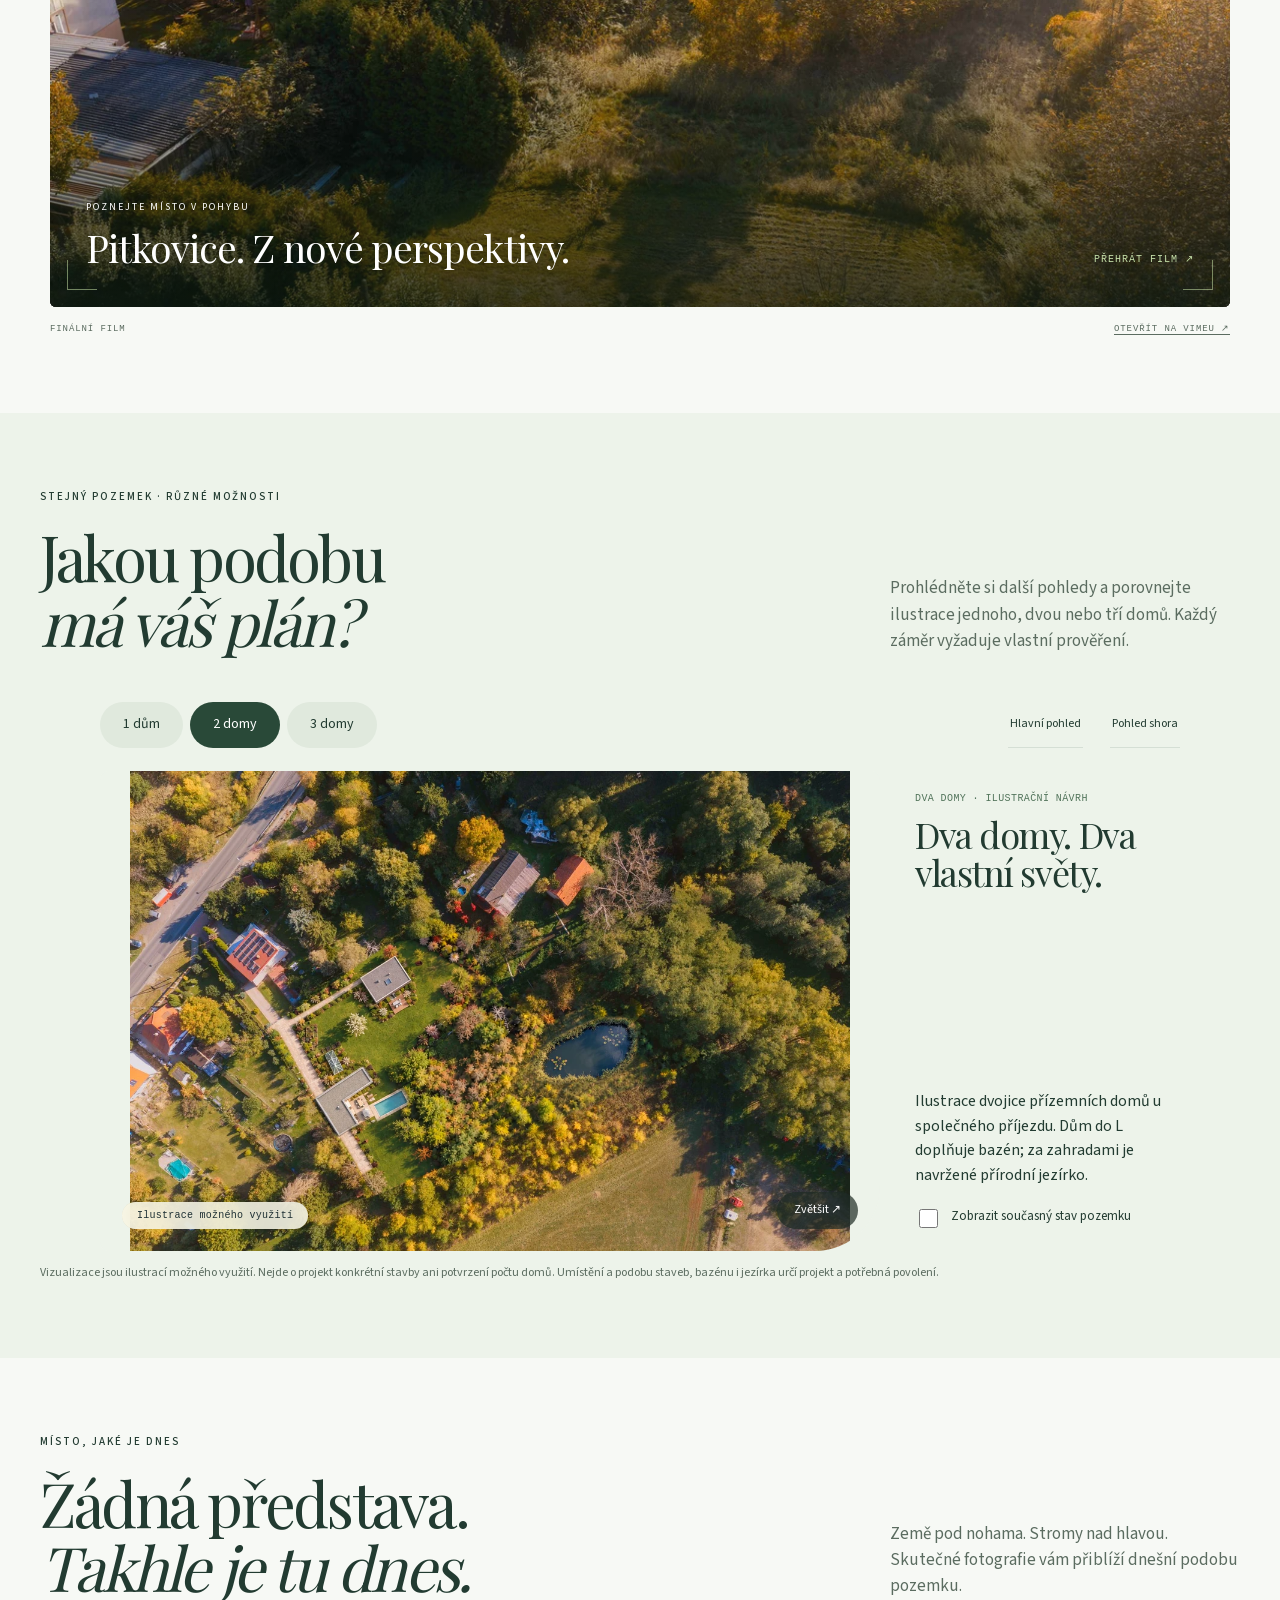
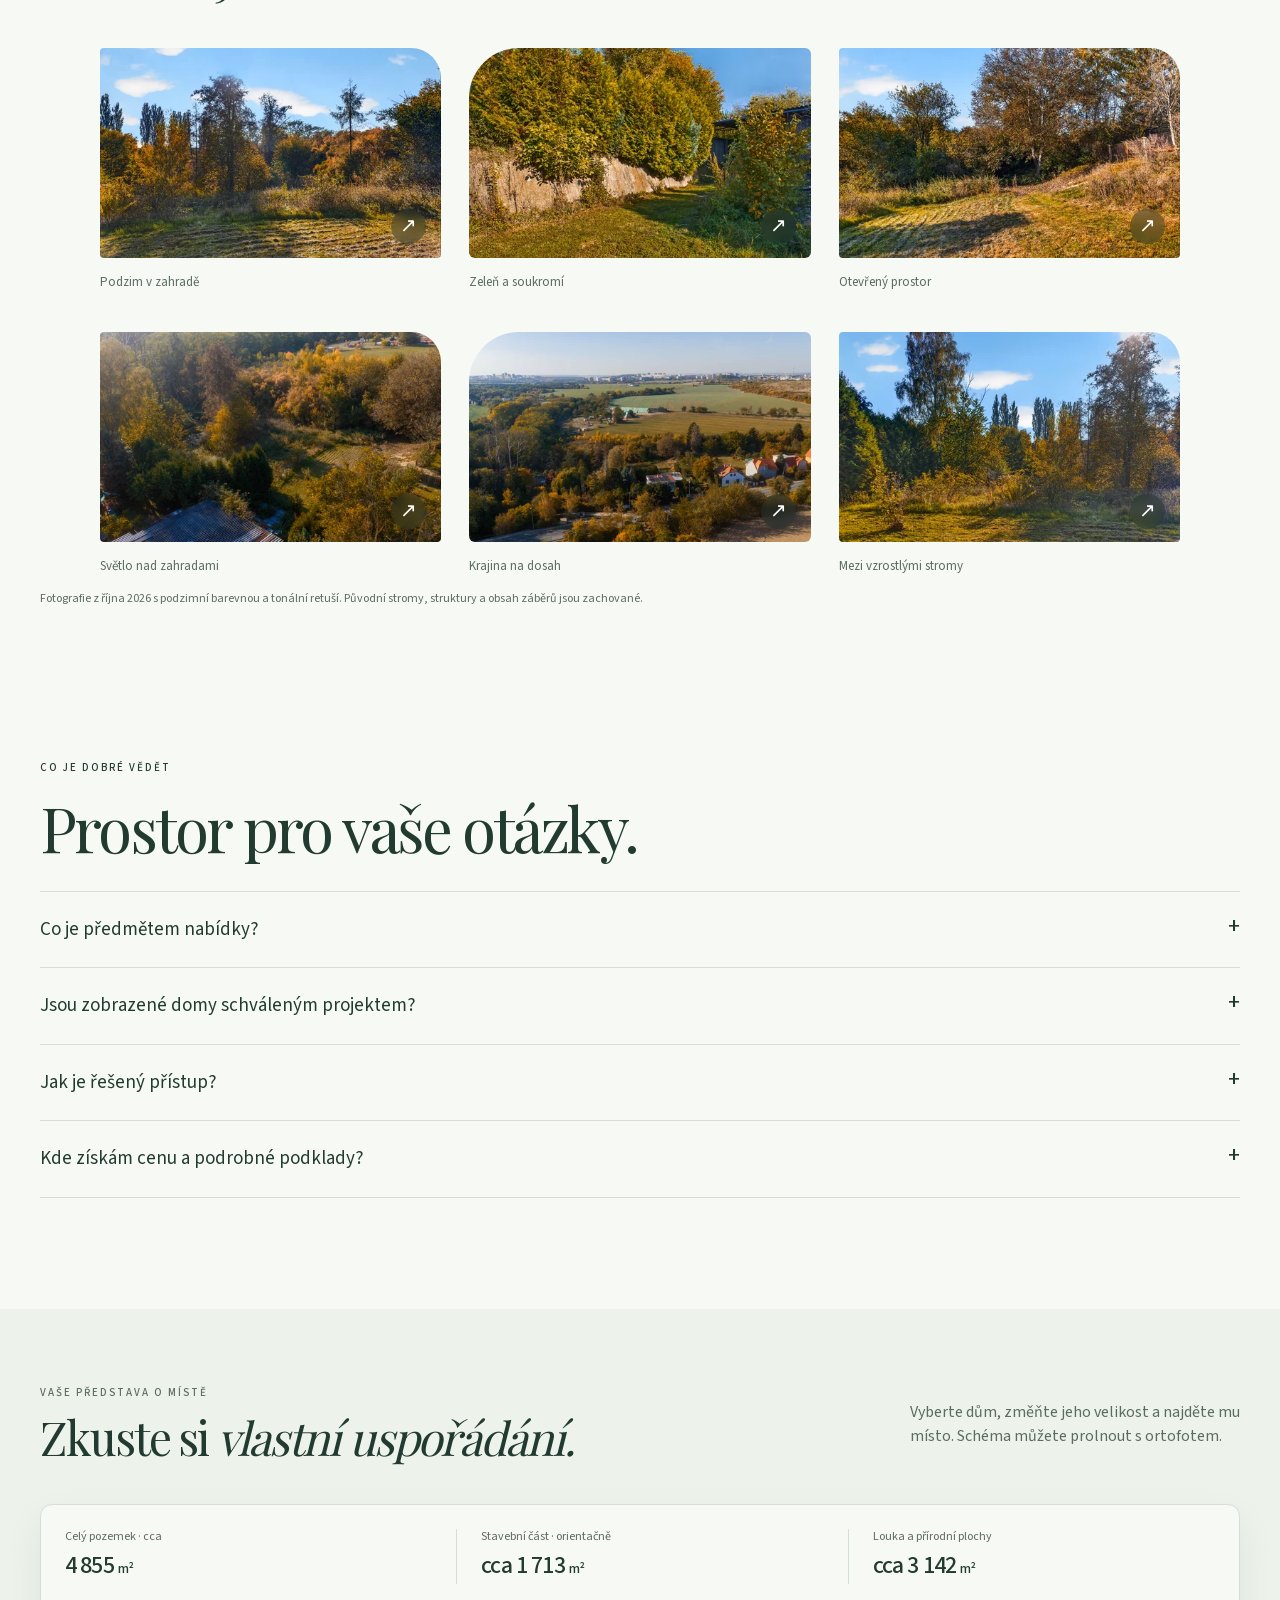
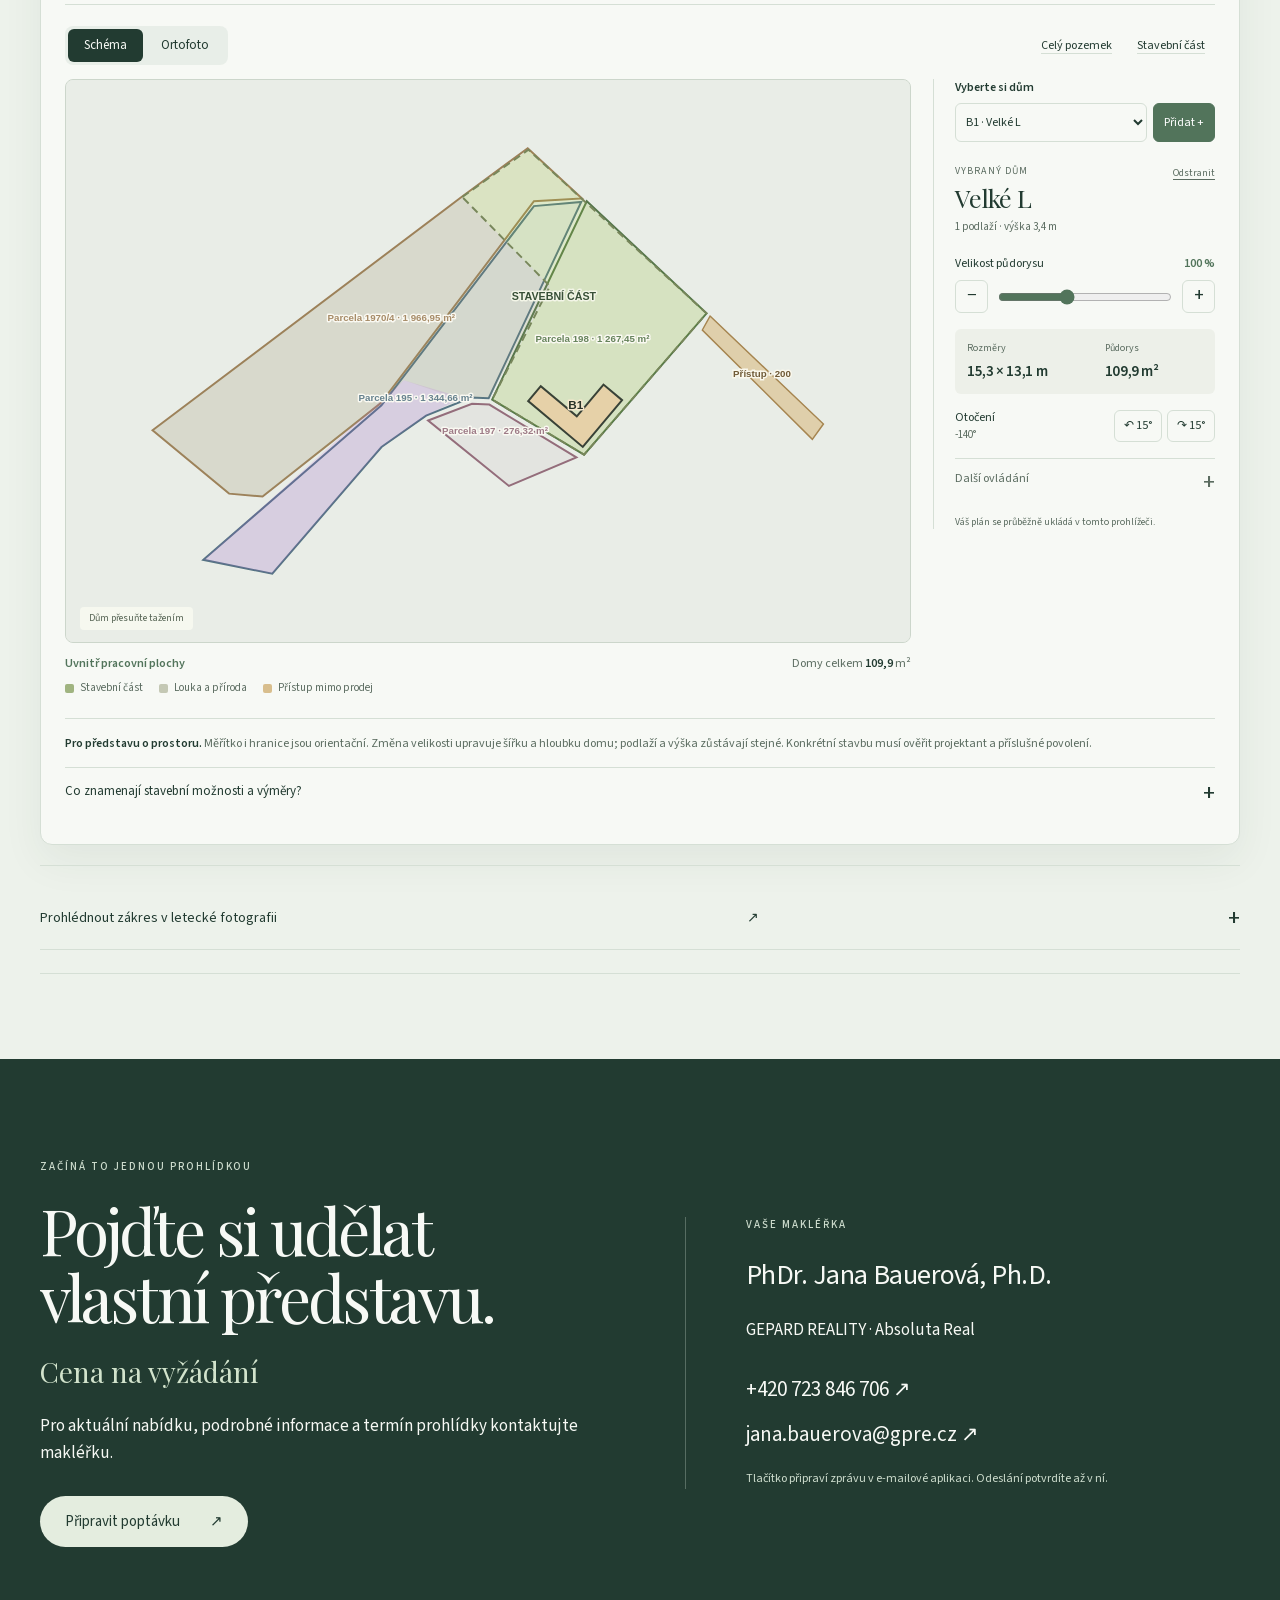
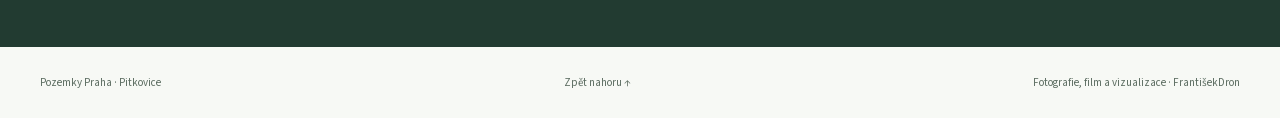
==== commit 762fca5a: "Show hero video and property visualization together on desktop" ====
--- a/index.html
+++ b/index.html
@@ -1,14 +1,14 @@
-<!doctype html><html lang="cs"><head><meta charset="utf-8"><meta name="viewport" content="width=device-width,initial-scale=1"><meta name="robots" content="noindex,nofollow,noarchive"><meta name="referrer" content="no-referrer"><meta name="description" content="Pozemky v Praze–Pitkovicích: čtyři parcely jako jeden celek. Fotografie, film, orientační zákres a ilustrační možnosti využití."><meta name="theme-color" content="#193b36"><title>Pitkovice · prostor pro vaše plány</title><link rel="stylesheet" href="styles.css?v=12"><script src="app.js?v=18" defer></script><link rel="stylesheet" href="planner.css?v=12"><link rel="stylesheet" href="combined.css?v=15"><script src="combined.js?v=18" defer></script><link rel="stylesheet" href="hero-video.css?v=3"><script src="hero-video.js?v=2" defer></script>
+<!doctype html><html lang="cs"><head><meta charset="utf-8"><meta name="viewport" content="width=device-width,initial-scale=1"><meta name="robots" content="noindex,nofollow,noarchive"><meta name="referrer" content="no-referrer"><meta name="description" content="Pozemky v Praze–Pitkovicích: čtyři parcely jako jeden celek. Fotografie, film, orientační zákres a ilustrační možnosti využití."><meta name="theme-color" content="#193b36"><title>Pitkovice · prostor pro vaše plány</title><link rel="stylesheet" href="styles.css?v=12"><script src="app.js?v=18" defer></script><link rel="stylesheet" href="planner.css?v=12"><link rel="stylesheet" href="combined.css?v=15"><script src="combined.js?v=18" defer></script><link rel="stylesheet" href="hero-video.css?v=4"><script src="hero-video.js?v=3" defer></script>
 <link rel="preload" as="image" href="assets/pitkovice-hero-v3-mobile.webp" media="(max-width:600px)" fetchpriority="high">
 <link rel="preload" as="image" href="assets/pitkovice-hero-v3-tablet.webp" media="(min-width:601px) and (max-width:1024px)" fetchpriority="high">
-<link rel="preload" as="image" href="assets/pitkovice-hero-v3-desktop.webp" media="(min-width:1025px)" fetchpriority="high">
+<link rel="preload" as="image" href="assets/pitkovice-hero-v3-tablet.webp" media="(min-width:1025px)" fetchpriority="high">
 </head><body class="atlas v3 combined"><a class="skip" href="#main">Přeskočit na obsah</a><main id="main"><section class="combined-hero"><div class="wrap"><header class="nav"><a class="brand" href="#main">PITKOVICE<small>PRAHA · MÍSTO PRO VELKÉ PLÁNY</small></a><button class="menu-toggle" aria-expanded="false" aria-controls="navlinks">Menu</button><nav id="navlinks" class="navlinks" aria-label="Hlavní navigace"><a href="#pozemek">Pozemek</a><a href="#film">Film</a><a href="#moznosti">Možnosti</a><a href="#galerie">Fotografie</a><a class="btn" href="#kontakt">Domluvit prohlídku ↗</a></nav></header></div>
 <section class="hero-film" aria-label="Pitkovice v pohybu">
   <div class="hero-film-stage" data-hero-film data-video-base="media/pitkovice-hero-v3">
     <picture class="hero-film-poster">
       <source media="(max-width:600px)" srcset="assets/pitkovice-hero-v3-mobile.webp">
       <source media="(max-width:1024px)" srcset="assets/pitkovice-hero-v3-tablet.webp">
-      <img src="assets/pitkovice-hero-v3-desktop.webp" width="1600" height="900" alt="Podzimní krajina a pozemek v Pitkovicích z dronu" fetchpriority="high" loading="eager" decoding="async">
+      <img src="assets/pitkovice-hero-v3-tablet.webp" width="1600" height="900" alt="Podzimní krajina a pozemek v Pitkovicích z dronu" fetchpriority="high" loading="eager" decoding="async">
     </picture>
     <video class="hero-film-video" aria-label="Krátké úvodní video pozemku a okolí v Pitkovicích" autoplay muted loop playsinline preload="none" disablepictureinpicture></video>
     <div class="hero-film-controls">
@@ -21,10 +21,10 @@
     </div>
   </div>
   <div class="hero-film-note"><span>Pitkovice v pohybu</span><span>Pozemek a jeho okolí</span></div>
-  <div class="hero-film-vision" data-hero-vision-slot><button type="button" class="hero-vision-card" data-hero-preview aria-label="Zobrazit ilustraci jednoho domu na pozemku"><img src="assets/web-v8/hero-atelier-480.webp" srcset="assets/web-v8/hero-atelier-320.webp 320w, assets/web-v8/hero-atelier-480.webp 480w, assets/web-v8/hero-atelier-800.webp 800w" sizes="(max-width: 540px) calc(44vw - 27px), (max-width: 1000px) 180px, (max-width: 1100px) calc(18.85vw - 24px), (max-width: 1540px) calc(19.83vw - 33.4px), 272px" width="800" height="450" alt="Ilustrační pohled na přízemní dům do L se zahradou a bazénem" decoding="async" loading="lazy"><span class="hero-vision-copy"><small>VIZUALIZACE · 1 DŮM</small><strong>Představte si <br>svůj domov.</strong><span data-hero-preview-label>Ukázat na pozemku <b aria-hidden="true">↗</b></span></span></button></div>
+  <div class="hero-film-vision" data-hero-vision-slot><button type="button" class="hero-vision-card" data-hero-preview aria-label="Zobrazit ilustraci jednoho domu na pozemku"><img src="assets/web-v8/hero-atelier-480.webp" srcset="assets/web-v8/hero-atelier-320.webp 320w, assets/web-v8/hero-atelier-480.webp 480w, assets/web-v8/hero-atelier-800.webp 800w" sizes="(max-width: 540px) calc(44vw - 27px), (max-width: 800px) 180px, clamp(142px, calc(18vw - 29px), 232px)" width="800" height="450" alt="Ilustrační pohled na přízemní dům do L se zahradou a bazénem" decoding="async" loading="lazy"><span class="hero-vision-copy"><small>VIZUALIZACE · 1 DŮM</small><strong>Představte si <br>svůj domov.</strong><span data-hero-preview-label>Ukázat na pozemku <b aria-hidden="true">↗</b></span></span></button></div>
 </section>
-<div class="combined-opening" id="uvod"><div class="combined-copy"><span class="eyebrow">Čtyři parcely. Jeden celek.</span><h1>Velké plány<br>začínají <br><em>místem.</em></h1><p>Vaše další kapitola může začít právě tady. Mezi vzrostlými stromy, s krajinou před vámi a městem na dosah.</p><a class="textlink" href="#film">Prohlédnout film <span>↗</span></a><div class="combined-fact"><strong>cca 4 855 <span>m²</span></strong><small>na rozhraní Pitkovic a Uhříněvsi</small></div></div>
-<div class="hero-property" data-hero-property><div class="hero-composition"><div class="hero-land" data-hero-land><svg class="hero-defs" width="0" height="0" aria-hidden="true"><defs><mask id="hero-lines-real" maskUnits="userSpaceOnUse" x="0" y="0" width="1600" height="1067"><rect width="1600" height="1067" fill="white"/></mask><mask id="hero-lines-one" maskUnits="userSpaceOnUse" x="0" y="0" width="1600" height="1067"><rect width="1600" height="1067" fill="white"/><polygon fill="black" stroke="black" stroke-width="5" points="832.482,472.826 881.706,441.546 916.801,436.866 952.745,468.386 952.387,494.494 843.067,510.345 833.039,498.930"/></mask><mask id="hero-lines-three" maskUnits="userSpaceOnUse" x="0" y="0" width="1600" height="1067"><rect width="1600" height="1067" fill="white"/><polygon fill="black" stroke="black" stroke-width="5" points="816.887,387.768 874.704,384.636 885.092,408.386 885.355,453.030 825.516,456.463 817.972,430.726"/><polygon fill="black" stroke="black" stroke-width="5" points="706.162,394.953 763.096,391.558 769.267,415.074 771.019,459.892 712.153,463.636 708.617,438.141"/><polygon fill="black" stroke="black" stroke-width="5" points="523.274,432.246 530.190,405.579 592.844,402.176 596.721,445.588 593.361,473.894 528.272,477.643"/></mask></defs></svg><img class="hero-context" src="assets/web-v8/aerial-podzim-retus-800.webp" srcset="assets/web-v8/aerial-podzim-retus-480.webp 480w, assets/web-v8/aerial-podzim-retus-800.webp 800w, assets/web-v8/aerial-podzim-retus-1200.webp 1200w, assets/web-v8/aerial-podzim-retus-1600.webp 1600w, assets/web-v8/aerial-podzim-retus-2000.webp 2000w" sizes="(max-width: 800px) calc(100vw - 36px), (max-width: 1100px) calc(65vw - 54.6px), (max-width: 1540px) calc(68.376vw - 87.52px), 966px" width="12279" height="8186" alt="Letecká fotografie nabízeného souboru pozemků v Pitkovicích" decoding="async" loading="lazy" fetchpriority="low"><svg class="hero-boundaries" viewBox="0 0 1600 1066.6667" aria-hidden="true"><g mask="url(#hero-lines-real)"><path class="hero-outline" d="M 415.231 839.943 L 517.843 485.811 L 531.836 442.243 L 637.533 430.696 L 645.000 429.297 L 868.351 405.401 L 964.572 496.270 L 962.776 501.233 L 952.914 550.099 L 777.696 578.805 L 768.248 578.315 L 769.931 623.501 L 875.354 797.678 L 752.706 874.806 L 704.569 605.559 L 700.545 605.162 L 710.613 757.489 L 657.867 792.848 Z"/></g></svg><div class="hero-marker"><span>Nabízený celek</span><small>4 parcely · cca 4 855 m²</small></div><button class="hero-enlarge" type="button" data-hero-enlarge aria-label="Zvětšit pohled se zákresem">Zvětšit ↗</button></div>
+<div class="combined-opening"><div class="combined-copy"><span class="eyebrow">Čtyři parcely. Jeden celek.</span><h1>Velké plány<br>začínají <br><em>místem.</em></h1><p>Vaše další kapitola může začít právě tady. Mezi vzrostlými stromy, s krajinou před vámi a městem na dosah.</p><a class="textlink" href="#film">Prohlédnout film <span>↗</span></a><div class="combined-fact"><strong>cca 4 855 <span>m²</span></strong><small>na rozhraní Pitkovic a Uhříněvsi</small></div></div>
+<div class="hero-property" id="uvod" data-hero-property><div class="hero-composition"><div class="hero-land" data-hero-land><svg class="hero-defs" width="0" height="0" aria-hidden="true"><defs><mask id="hero-lines-real" maskUnits="userSpaceOnUse" x="0" y="0" width="1600" height="1067"><rect width="1600" height="1067" fill="white"/></mask><mask id="hero-lines-one" maskUnits="userSpaceOnUse" x="0" y="0" width="1600" height="1067"><rect width="1600" height="1067" fill="white"/><polygon fill="black" stroke="black" stroke-width="5" points="832.482,472.826 881.706,441.546 916.801,436.866 952.745,468.386 952.387,494.494 843.067,510.345 833.039,498.930"/></mask><mask id="hero-lines-three" maskUnits="userSpaceOnUse" x="0" y="0" width="1600" height="1067"><rect width="1600" height="1067" fill="white"/><polygon fill="black" stroke="black" stroke-width="5" points="816.887,387.768 874.704,384.636 885.092,408.386 885.355,453.030 825.516,456.463 817.972,430.726"/><polygon fill="black" stroke="black" stroke-width="5" points="706.162,394.953 763.096,391.558 769.267,415.074 771.019,459.892 712.153,463.636 708.617,438.141"/><polygon fill="black" stroke="black" stroke-width="5" points="523.274,432.246 530.190,405.579 592.844,402.176 596.721,445.588 593.361,473.894 528.272,477.643"/></mask></defs></svg><img class="hero-context" src="assets/web-v8/aerial-podzim-retus-800.webp" srcset="assets/web-v8/aerial-podzim-retus-480.webp 480w, assets/web-v8/aerial-podzim-retus-800.webp 800w, assets/web-v8/aerial-podzim-retus-1200.webp 1200w, assets/web-v8/aerial-podzim-retus-1600.webp 1600w, assets/web-v8/aerial-podzim-retus-2000.webp 2000w" sizes="(max-width: 800px) calc(100vw - 36px), (max-width: 1100px) calc(56vw - 47.04px), (max-width: 1540px) calc(56vw - 64.96px), 798px" width="12279" height="8186" alt="Letecká fotografie nabízeného souboru pozemků v Pitkovicích" decoding="async" loading="lazy" fetchpriority="auto"><svg class="hero-boundaries" viewBox="0 0 1600 1066.6667" aria-hidden="true"><g mask="url(#hero-lines-real)"><path class="hero-outline" d="M 415.231 839.943 L 517.843 485.811 L 531.836 442.243 L 637.533 430.696 L 645.000 429.297 L 868.351 405.401 L 964.572 496.270 L 962.776 501.233 L 952.914 550.099 L 777.696 578.805 L 768.248 578.315 L 769.931 623.501 L 875.354 797.678 L 752.706 874.806 L 704.569 605.559 L 700.545 605.162 L 710.613 757.489 L 657.867 792.848 Z"/></g></svg><div class="hero-marker"><span>Nabízený celek</span><small>4 parcely · cca 4 855 m²</small></div><button class="hero-enlarge" type="button" data-hero-enlarge aria-label="Zvětšit pohled se zákresem">Zvětšit ↗</button></div>
 <svg class="hero-connector" viewBox="0 0 1600 1066.6667" aria-hidden="true"><circle cx="953" cy="520" r="6"/><path d="M953 520 C1045 520 1020 665 1110 665 M1092 650 L1110 665 L1090 677"/></svg></div><div class="hero-switch" role="group" aria-label="Podoba pozemku"><button type="button" data-hero-view="real" aria-pressed="true">Pozemek dnes</button><button type="button" data-hero-view="one" aria-pressed="false">Ilustrace · 1 dům</button><button type="button" data-hero-view="three" aria-pressed="false">Ilustrace · 3 domy</button></div>
 <div class="hero-caption"><p data-hero-caption aria-live="polite">Skutečná fotografie · vyznačená vnější hranice nabízeného celku.</p></div><p class="hero-caveat">Hranice jsou orientační. Vizualizace ukazují možnou podobu místa; nejde o schválený projekt.</p></div></div></section><section class="section land-intro-v3" id="pozemek"><div class="wrap"><span class="eyebrow">Město na dosah. Krajina před vámi.</span><div class="manifesto-grid"><h2>Nechte své plány<br> <em>nadechnout.</em></h2><p>Vzrostlá zeleň, slunné části zahrady a otevřený prostor. Čtyři pozemky na rozhraní Pitkovic a Uhříněvsi jsou nabízené společně jako jeden celek.</p></div></div></section><section class="section visions-section"><div class="wrap"><div class="sectionhead"><div><span class="eyebrow">Blíž vaší představě</span><h2>Architektura<br> <em>mezi stromy.</em></h2></div><p>Detailní ilustrační pohledy na různé typy domů. Pro představu o atmosféře a architektuře, nikoli jako hotový stavební projekt.</p></div><div class="visions-grid"><article class="vision"><button data-photo="assets/house-B1-large.webp" data-caption="Ilustrační návrh domu B · přízemní dům do L"><img src="[data-uri]" alt="Detailní ilustrace přízemního domu do L s pergolou a bazénem" loading="lazy" width="2400" height="1610" decoding="async" data-full="assets/house-B1-large.webp" sizes="(max-width: 800px) 90vw, 55vw" data-lazy-src="assets/web-v8/house-B1-large-800.webp" data-lazy-srcset="assets/web-v8/house-B1-large-480.webp 480w, assets/web-v8/house-B1-large-800.webp 800w, assets/web-v8/house-B1-large-1200.webp 1200w, assets/web-v8/house-B1-large-1600.webp 1600w, assets/web-v8/house-B1-large-2000.webp 2000w"><span>PROHLÉDNOUT DETAIL ↗</span></button><div><span class="eyebrow">Jeden dům</span><h3>Dům kolem zahrady.</h3><p>Přízemní dům do L. Terasa, pergola a bazén.</p></div></article><article class="vision"><button data-photo="assets/house-D2-large.webp" data-caption="Ilustrační návrh domu D · přízemní architektura"><img src="[data-uri]" alt="Detailní ilustrace domu z varianty dvou přízemních domů" loading="lazy" width="2400" height="1610" decoding="async" data-full="assets/house-D2-large.webp" sizes="(max-width: 800px) 90vw, 55vw" data-lazy-src="assets/web-v8/house-D2-large-800.webp" data-lazy-srcset="assets/web-v8/house-D2-large-480.webp 480w, assets/web-v8/house-D2-large-800.webp 800w, assets/web-v8/house-D2-large-1200.webp 1200w, assets/web-v8/house-D2-large-1600.webp 1600w, assets/web-v8/house-D2-large-2000.webp 2000w"><span>PROHLÉDNOUT DETAIL ↗</span></button><div><span class="eyebrow">Dva domy</span><h3>Vlastní místo venku.</h3><p>Přízemní architektura s návazností na zahradu.</p></div></article><article class="vision"><button data-photo="assets/house-E-large.webp" data-caption="Ilustrační návrh domu E · dřevěný obklad a dvě podlaží"><img src="[data-uri]" alt="Detailní ilustrace patrového domu s dřevěným obkladem" loading="lazy" width="2400" height="1610" decoding="async" data-full="assets/house-E-large.webp" sizes="(max-width: 800px) 90vw, 55vw" data-lazy-src="assets/web-v8/house-E-large-800.webp" data-lazy-srcset="assets/web-v8/house-E-large-480.webp 480w, assets/web-v8/house-E-large-800.webp 800w, assets/web-v8/house-E-large-1200.webp 1200w, assets/web-v8/house-E-large-1600.webp 1600w, assets/web-v8/house-E-large-2000.webp 2000w"><span>PROHLÉDNOUT DETAIL ↗</span></button><div><span class="eyebrow">Tři domy</span><h3>Dřevo. Světlo. Prostor.</h3><p>Dvě podlaží, dřevěný obklad a propojení s exteriérem.</p></div></article></div><p class="notice">Ilustrační architektura ze zpracovaných variant. Konkrétní záměr a počet domů vyžadují ověření a potřebná povolení.</p></div></section><section class="section film-v3" id="film"><div class="wrap"><div class="sectionhead"><div><span class="eyebrow">FrantišekDron / film o místě</span><h2>Pohled, který<br> <em>se dá zažít.</em></h2></div><p>Zahrada, širší okolí i možné budoucí využití v jednom komentovaném filmu.</p></div><div class="fd-film"><div class="film-top"><span><b class="fd-mark">FD</b> FRANTIŠEKDRON <i>FILM</i></span><span>PITKOVICE / FILM</span></div><div class="film-screen"><iframe class="film-vimeo" data-src="https://player.vimeo.com/video/1239120401?h=7a926438c9&amp;autoplay=1&amp;dnt=1&amp;title=0&amp;byline=0&amp;portrait=0" title="Pitkovice – finální film" allow="autoplay; fullscreen; picture-in-picture; encrypted-media" allowfullscreen referrerpolicy="strict-origin-when-cross-origin"></iframe><button class="film-cover" data-play aria-label="Přehrát finální film Pitkovice"><img src="[data-uri]" alt="Letecký pohled na Pitkovice, náhled filmu" loading="lazy" width="12258" height="8172" decoding="async" data-full="assets/land-podzim-retus.webp" sizes="(max-width: 800px) 96vw, (min-width: 1600px) 1440px, 90vw" data-lazy-src="assets/web-v8/land-podzim-retus-800.webp" data-lazy-srcset="assets/web-v8/land-podzim-retus-480.webp 480w, assets/web-v8/land-podzim-retus-800.webp 800w, assets/web-v8/land-podzim-retus-1200.webp 1200w, assets/web-v8/land-podzim-retus-1600.webp 1600w, assets/web-v8/land-podzim-retus-2000.webp 2000w"><span class="film-vignette"></span><span class="film-corner corner-tl"></span><span class="film-corner corner-tr"></span><span class="film-corner corner-bl"></span><span class="film-corner corner-br"></span><span class="film-rec">● FD STUDIO</span><span class="play-ring"><span>▶</span></span><span class="film-title"><small>POZNEJTE MÍSTO V POHYBU</small><strong>Pitkovice. Z nové perspektivy.</strong></span><span class="film-playlabel">PŘEHRÁT FILM ↗</span></button></div><div class="film-bottom"><span>FINÁLNÍ FILM</span><a href="https://vimeo.com/1239120401/7a926438c9" target="_blank" rel="noopener noreferrer">OTEVŘÍT NA VIMEU ↗</a></div></div></div></section><section class="section explore-v3" id="moznosti"><div class="wrap"><div class="sectionhead"><div><span class="eyebrow">Stejný pozemek · různé možnosti</span><h2>Jakou podobu<br> <em>má váš plán?</em></h2></div><p>Prohlédněte si další pohledy a porovnejte ilustrace jednoho, dvou nebo tří domů. Každý záměr vyžaduje vlastní prověření.</p></div><div class="explorer" data-initial="D" data-initial-view="shora"><div class="explorer-top"><div class="tabrow" role="group" aria-label="Ilustrační varianta"><button data-variant="B" aria-pressed="true">1 dům</button><button data-variant="D" aria-pressed="false">2 domy</button><button data-variant="E" aria-pressed="false">3 domy</button></div><div class="tabrow viewrow" role="group" aria-label="Úhel pohledu"><button data-view="0095" aria-pressed="true">Hlavní pohled</button><button data-view="shora" aria-pressed="false">Pohled shora</button></div></div><div class="explorer-image"><img class="explorer-main" src="[data-uri]" alt="Ilustrace možného využití pozemku" loading="lazy" width="2200" height="1467" decoding="async" data-full="assets/B-01-0095.webp" sizes="(max-width: 800px) 96vw, (min-width: 1600px) 1440px, 90vw" data-lazy-src="assets/web-v8/B-01-0095-800.webp" data-lazy-srcset="assets/web-v8/B-01-0095-480.webp 480w, assets/web-v8/B-01-0095-800.webp 800w, assets/web-v8/B-01-0095-1200.webp 1200w, assets/web-v8/B-01-0095-1600.webp 1600w, assets/web-v8/B-01-0095-2000.webp 2000w"><span class="photo-label">Ilustrace možného využití</span><button class="zoom">Zvětšit ↗</button></div><div class="explorer-caption" aria-live="polite"><div><span class="eyebrow explorer-type">Jeden dům · ilustrační návrh</span><h3 class="explorer-title">Jeden dům. Velká zahrada.</h3></div><div><p class="explorer-description">Ilustrace jednoho přízemního domu do L s bazénem, pergolou a zahradou.</p><label class="before-toggle"><input type="checkbox" data-before> Zobrazit současný stav pozemku</label></div></div></div><p class="notice">Vizualizace jsou ilustrací možného využití. Nejde o projekt konkrétní stavby ani potvrzení počtu domů. Umístění a podobu staveb, bazénu i jezírka určí projekt a potřebná povolení.</p></div></section><section class="section photos-v3" id="galerie"><div class="wrap"><div class="sectionhead"><div><span class="eyebrow">Místo, jaké je dnes</span><h2>Žádná představa.<br> <em>Takhle je tu dnes.</em></h2></div><p>Země pod nohama. Stromy nad hlavou. Skutečné fotografie vám přiblíží dnešní podobu pozemku.</p></div><div class="gallery"><button data-photo="assets/garden-autumn-podzim-retus.webp" data-caption="Podzim v zahradě · fotografie, barevná retuš"><img src="[data-uri]" alt="Podzim v zahradě" loading="lazy" width="2560" height="1703" decoding="async" data-full="assets/garden-autumn-podzim-retus-small.webp" sizes="(max-width: 800px) 44vw, 30vw" data-lazy-src="assets/web-v8/garden-autumn-podzim-retus-small-800.webp" data-lazy-srcset="assets/web-v8/garden-autumn-podzim-retus-small-480.webp 480w, assets/web-v8/garden-autumn-podzim-retus-small-800.webp 800w"><span class="plus" aria-hidden="true">↗</span><span>Podzim v zahradě</span></button><button data-photo="assets/trees-podzim-retus.webp" data-caption="Zeleň a soukromí · fotografie, barevná retuš"><img src="[data-uri]" alt="Zeleň a soukromí" loading="lazy" width="2560" height="1703" decoding="async" data-full="assets/trees-podzim-retus-small.webp" sizes="(max-width: 800px) 44vw, 30vw" data-lazy-src="assets/web-v8/trees-podzim-retus-small-800.webp" data-lazy-srcset="assets/web-v8/trees-podzim-retus-small-480.webp 480w, assets/web-v8/trees-podzim-retus-small-800.webp 800w"><span class="plus" aria-hidden="true">↗</span><span>Zeleň a soukromí</span></button><button data-photo="assets/meadow-podzim-retus.webp" data-caption="Otevřený prostor · fotografie, barevná retuš"><img src="[data-uri]" alt="Otevřený prostor" loading="lazy" width="2560" height="1698" decoding="async" data-full="assets/meadow-podzim-retus-small.webp" sizes="(max-width: 800px) 44vw, 30vw" data-lazy-src="assets/web-v8/meadow-podzim-retus-small-800.webp" data-lazy-srcset="assets/web-v8/meadow-podzim-retus-small-480.webp 480w, assets/web-v8/meadow-podzim-retus-small-800.webp 800w"><span class="plus" aria-hidden="true">↗</span><span>Otevřený prostor</span></button><button data-photo="assets/land-sun-podzim-retus.webp" data-caption="Světlo nad zahradami · fotografie, barevná retuš"><img src="[data-uri]" alt="Světlo nad zahradami" loading="lazy" width="12276" height="8184" decoding="async" data-full="assets/land-sun-podzim-retus-small.webp" sizes="(max-width: 800px) 44vw, 30vw" data-lazy-src="assets/web-v8/land-sun-podzim-retus-small-800.webp" data-lazy-srcset="assets/web-v8/land-sun-podzim-retus-small-480.webp 480w, assets/web-v8/land-sun-podzim-retus-small-800.webp 800w"><span class="plus" aria-hidden="true">↗</span><span>Světlo nad zahradami</span></button><button data-photo="assets/horizon-podzim-retus.webp" data-caption="Krajina na dosah · fotografie, barevná retuš"><img src="[data-uri]" alt="Krajina na dosah" loading="lazy" width="12270" height="8180" decoding="async" data-full="assets/horizon-podzim-retus-small.webp" sizes="(max-width: 800px) 44vw, 30vw" data-lazy-src="assets/web-v8/horizon-podzim-retus-small-800.webp" data-lazy-srcset="assets/web-v8/horizon-podzim-retus-small-480.webp 480w, assets/web-v8/horizon-podzim-retus-small-800.webp 800w"><span class="plus" aria-hidden="true">↗</span><span>Krajina na dosah</span></button><button data-photo="assets/garden-podzim-retus.webp" data-caption="Mezi vzrostlými stromy · fotografie, barevná retuš"><img src="[data-uri]" alt="Mezi vzrostlými stromy" loading="lazy" width="2560" height="1735" decoding="async" data-full="assets/garden-podzim-retus-small.webp" sizes="(max-width: 800px) 44vw, 30vw" data-lazy-src="assets/web-v8/garden-podzim-retus-small-800.webp" data-lazy-srcset="assets/web-v8/garden-podzim-retus-small-480.webp 480w, assets/web-v8/garden-podzim-retus-small-800.webp 800w"><span class="plus" aria-hidden="true">↗</span><span>Mezi vzrostlými stromy</span></button></div><p class="notice">Fotografie z října 2026 s podzimní barevnou a tonální retuší. Původní stromy, struktury a obsah záběrů jsou zachované.</p></div></section><section class="section"><div class="wrap"><span class="eyebrow">Co je dobré vědět</span><h2 style="margin-bottom:30px">Prostor pro vaše otázky.</h2><details><summary>Co je předmětem nabídky?</summary><p>Nabízí se soubor čtyř pozemků jako jeden celek: parcely 195, 197 a 198 v katastrálním území Pitkovice a parcela 1970/4 v katastrálním území Uhříněves. Přibližná celková výměra podle dodaných podkladů je 4 855 m². Domy na vizualizacích jsou pouze ilustrace.</p></details><details><summary>Jsou zobrazené domy schváleným projektem?</summary><p>Ne. Tři varianty pomáhají představit si různý způsob využití prostoru. Nepotvrzují možnost postavit konkrétní počet domů. Konkrétní záměr vyžaduje ověření regulace, přístupu, infrastruktury a potřebných povolení.</p></details><details><summary>Jak je řešený přístup?</summary><p>V podkladech je příjezd vedený z ulice přes parcelu 200. Tato parcela není součástí nabízeného souboru. Podmínky a právní zajištění přístupu je potřeba projednat s makléřkou.</p></details><details><summary>Kde získám cenu a podrobné podklady?</summary><p>Obraťte se na Janu Bauerovou. Při jednání si vyžádejte aktuální nabídku, podklady k parcelám a informace potřebné k posouzení vašeho záměru.</p></details></div></section><section class="section boundary-section planning-finale" id="hranice"><div class="wrap"><div class="boundary-heading"><div><span class="eyebrow">Vaše představa o místě</span><h2 id="planning-heading">Zkuste si <em>vlastní uspořádání.</em></h2></div><p>Vyberte dům, změňte jeho velikost a najděte mu místo. Schéma můžete prolnout s ortofotem.</p></div><section class="plot-planner" id="planner" data-plot-planner data-planner-script="planner.js?v=12" data-data-url="assets/planner-data-v8.json" aria-labelledby="planning-heading">
  <div class="planning-summary"><div><small>Celý pozemek · cca</small><strong>4 855 <span>m²</span></strong></div><div><small>Stavební část · orientačně</small><strong>cca 1 713 <span>m²</span></strong></div><div><small>Louka a přírodní plochy</small><strong>cca 3 142 <span>m²</span></strong></div></div>
--- a/hero-video.css
+++ b/hero-video.css
@@ -21,6 +21,45 @@
 @media(max-width:480px){.hero-film-toggle .hero-film-toggle-label{position:absolute;width:1px;height:1px;padding:0;margin:-1px;overflow:hidden;clip:rect(0,0,0,0);white-space:nowrap;border:0}.hero-film-toggle{min-width:44px;justify-content:center}.hero-film-note{font-size:8px}.hero-film-stage{border-top-right-radius:26px}}
 @media(prefers-reduced-motion:reduce){html{scroll-behavior:auto}.hero-film-video{transition:none}}
 .hero-film-vision{display:none}
+/* Keep both views in the opening screen on notebooks and desktop displays. */
+@media(min-width:801px){
+ .combined-hero{display:grid;grid-template-columns:minmax(0,.88fr) minmax(0,1.12fr);column-gap:36px;row-gap:24px;width:min(1460px,calc(100% - 80px));margin-inline:auto;align-items:start}
+ .combined-hero>.wrap{grid-column:1/-1;grid-row:1;width:100%}
+ .combined-hero>.hero-film{grid-column:1;grid-row:2;width:100%;margin:0;min-width:0}
+ .combined-opening{display:contents}
+ .combined-copy{grid-column:1;grid-row:3;padding:0;min-width:0}
+ .combined-copy .eyebrow{font-size:9px;margin-bottom:11px}
+ .combined-copy h1{font-size:clamp(38px,3.8vw,58px);line-height:1.04}
+ .combined-copy h1 br:nth-child(2){display:none}
+ .combined-copy>p{font-size:16px;line-height:1.5;max-width:44ch;margin:16px 0 12px}
+ .combined-copy .textlink{font-size:13px}
+ .combined-fact{display:flex;align-items:center;justify-content:space-between;gap:16px;max-width:none;margin-top:18px;padding-top:13px}
+ .combined-fact strong{font-size:28px;white-space:nowrap}
+ .combined-fact strong span{font-size:19px}
+ .combined-fact small{font-size:11px;max-width:190px;margin:0}
+ .hero-property{grid-column:2;grid-row:2/span 2;scroll-margin-top:24px}
+ .hero-property .hero-land{border-top-right-radius:52px}
+ .hero-property .hero-vision-card{position:absolute;display:block;right:3%;bottom:11%;width:clamp(150px,32%,240px);max-width:none;margin:0;padding:4px;border:0;box-shadow:0 8px 30px #142d2640}
+ .hero-property .hero-vision-copy{padding:9px 9px 6px}
+ .hero-property .hero-vision-copy strong{font-size:clamp(17px,1.5vw,22px);margin:6px 0 8px}
+ .hero-property .hero-vision-copy small{font-size:7.5px}
+ .hero-property .hero-vision-copy>span{font-size:9px}
+ .hero-property .hero-connector{display:block}
+ .hero-switch{gap:2px;margin-top:12px}
+ .hero-switch button{padding:9px 12px;font-size:12px}
+ .hero-caption{margin-top:8px;font-size:11px}
+ .hero-caveat{font-size:10px;line-height:1.5}
+ .hero-film-note{font-size:9px}
+}
+@media(min-width:801px) and (max-width:1100px){
+ .combined-hero{width:calc(100% - 56px);column-gap:28px}
+ .hero-switch button{font-size:10px;padding:9px 8px}
+ .hero-film-controls{inset:auto 10px 10px;gap:8px}
+ .hero-film-controls a,.hero-film-toggle{padding:10px 12px;font-size:10px}
+}
+@media(min-width:801px) and (max-height:680px){
+ .combined-hero{max-width:max(760px,calc(268svh - 375px))}
+}
 @media(max-width:800px){
  .hero-film-vision{display:block;margin-top:12px}
  .hero-film-vision .hero-vision-card{position:relative;right:auto;bottom:auto;width:100%;max-width:none;margin:0;padding:6px;display:grid;grid-template-columns:min(44%,180px) minmax(0,1fr);align-items:center;gap:10px;box-shadow:none;border:1px solid var(--line);border-radius:5px 22px 5px 5px}
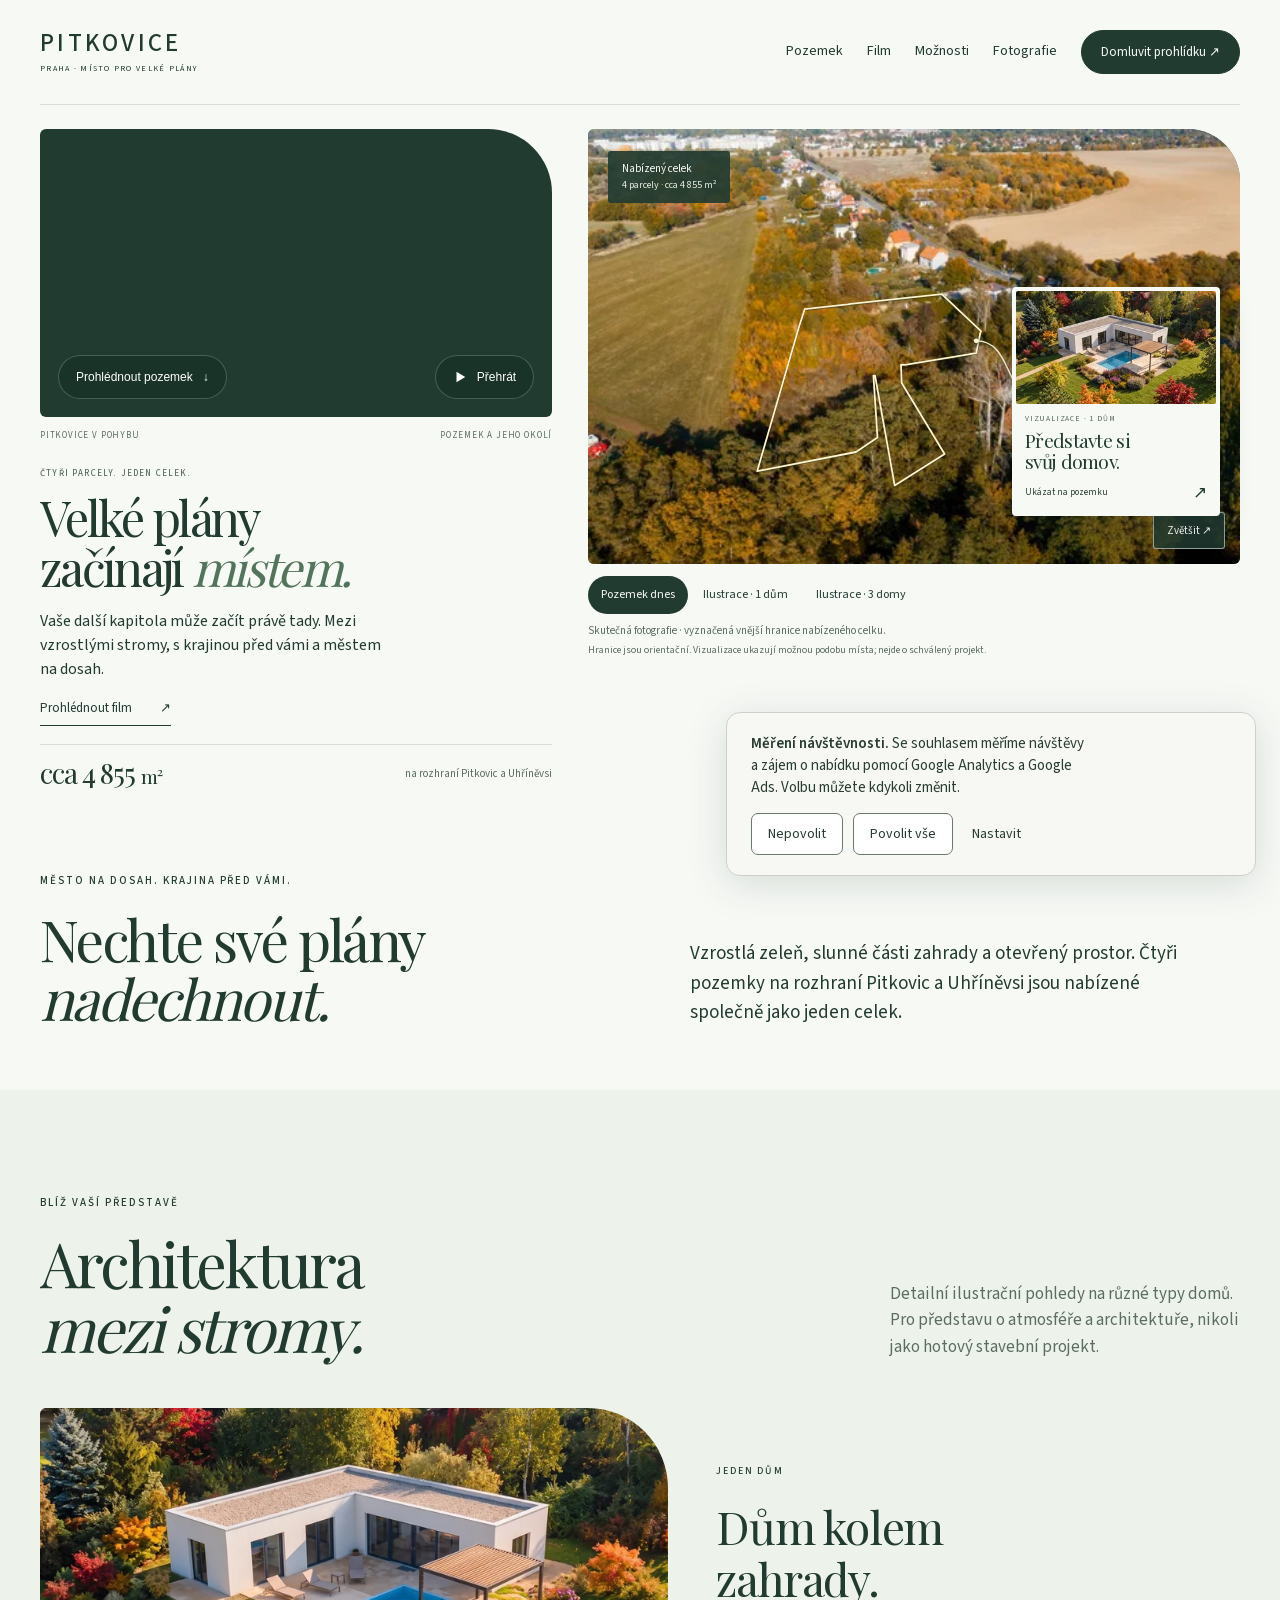
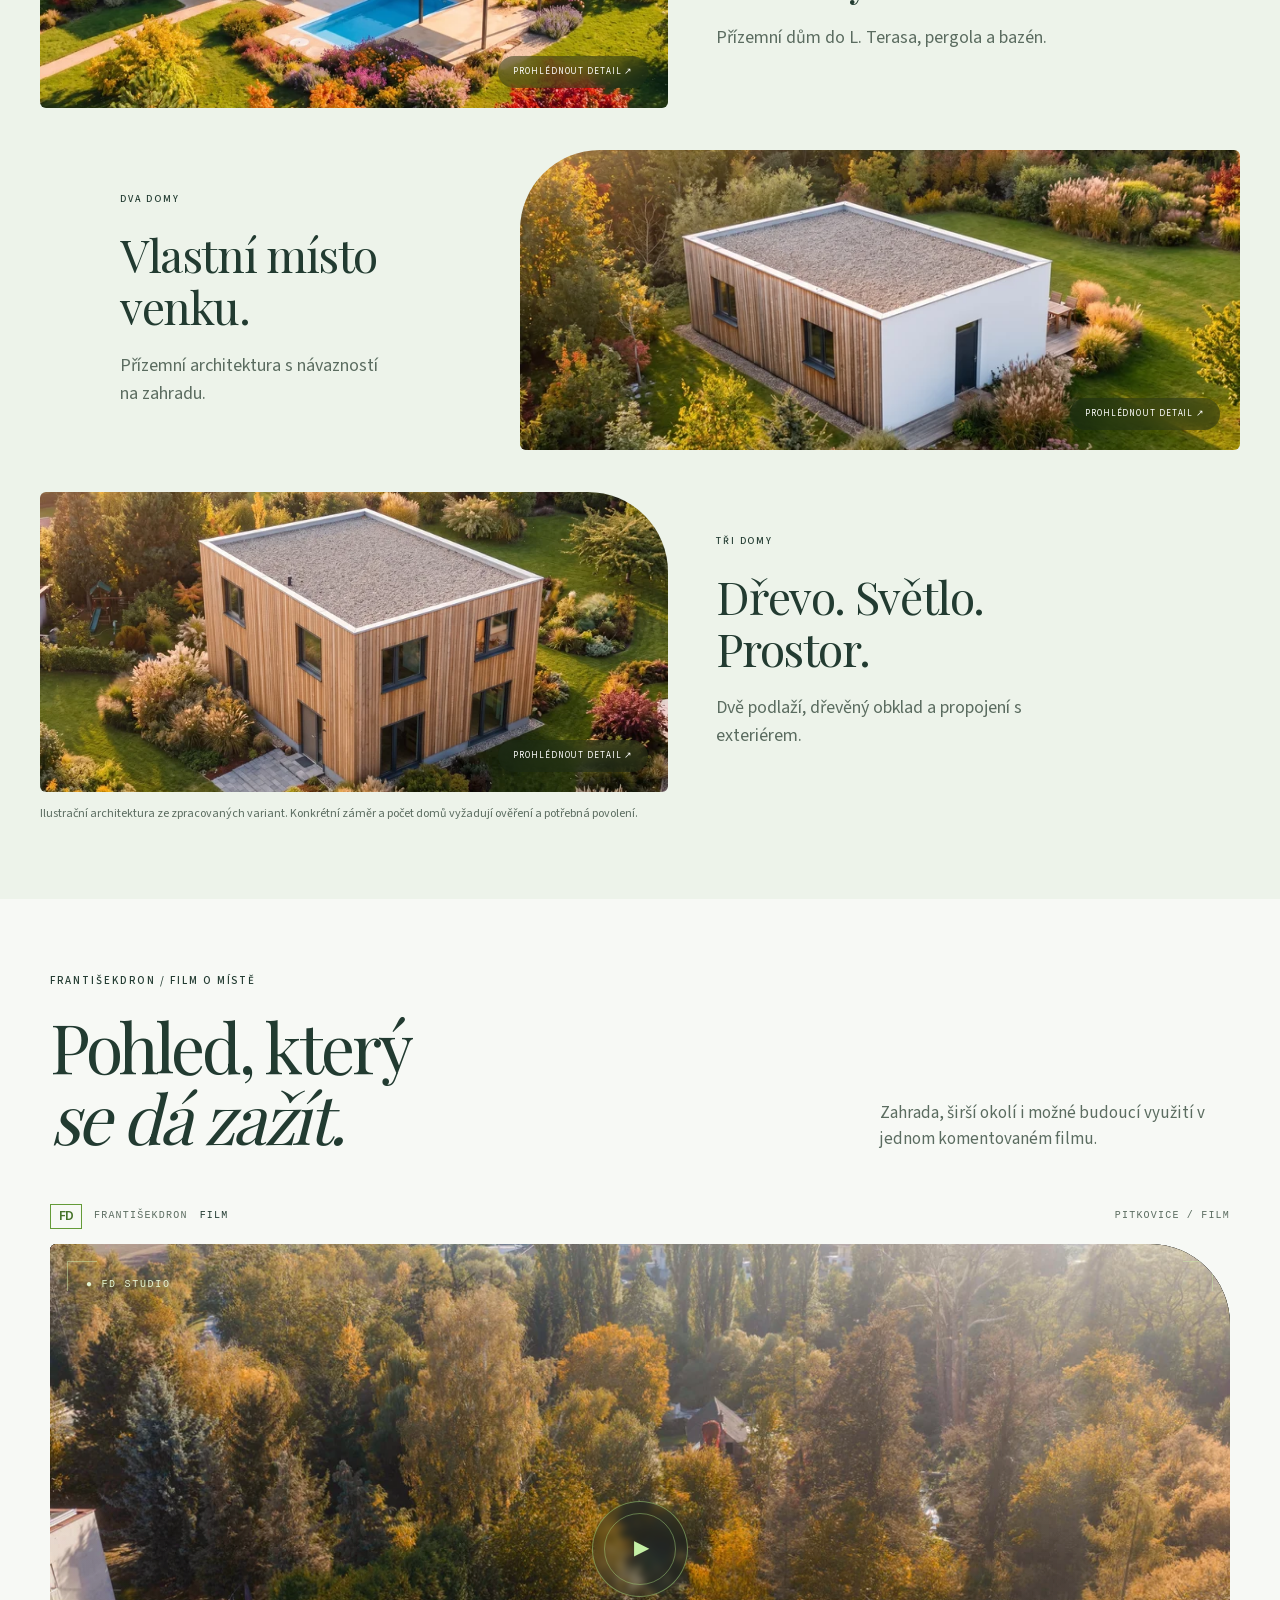
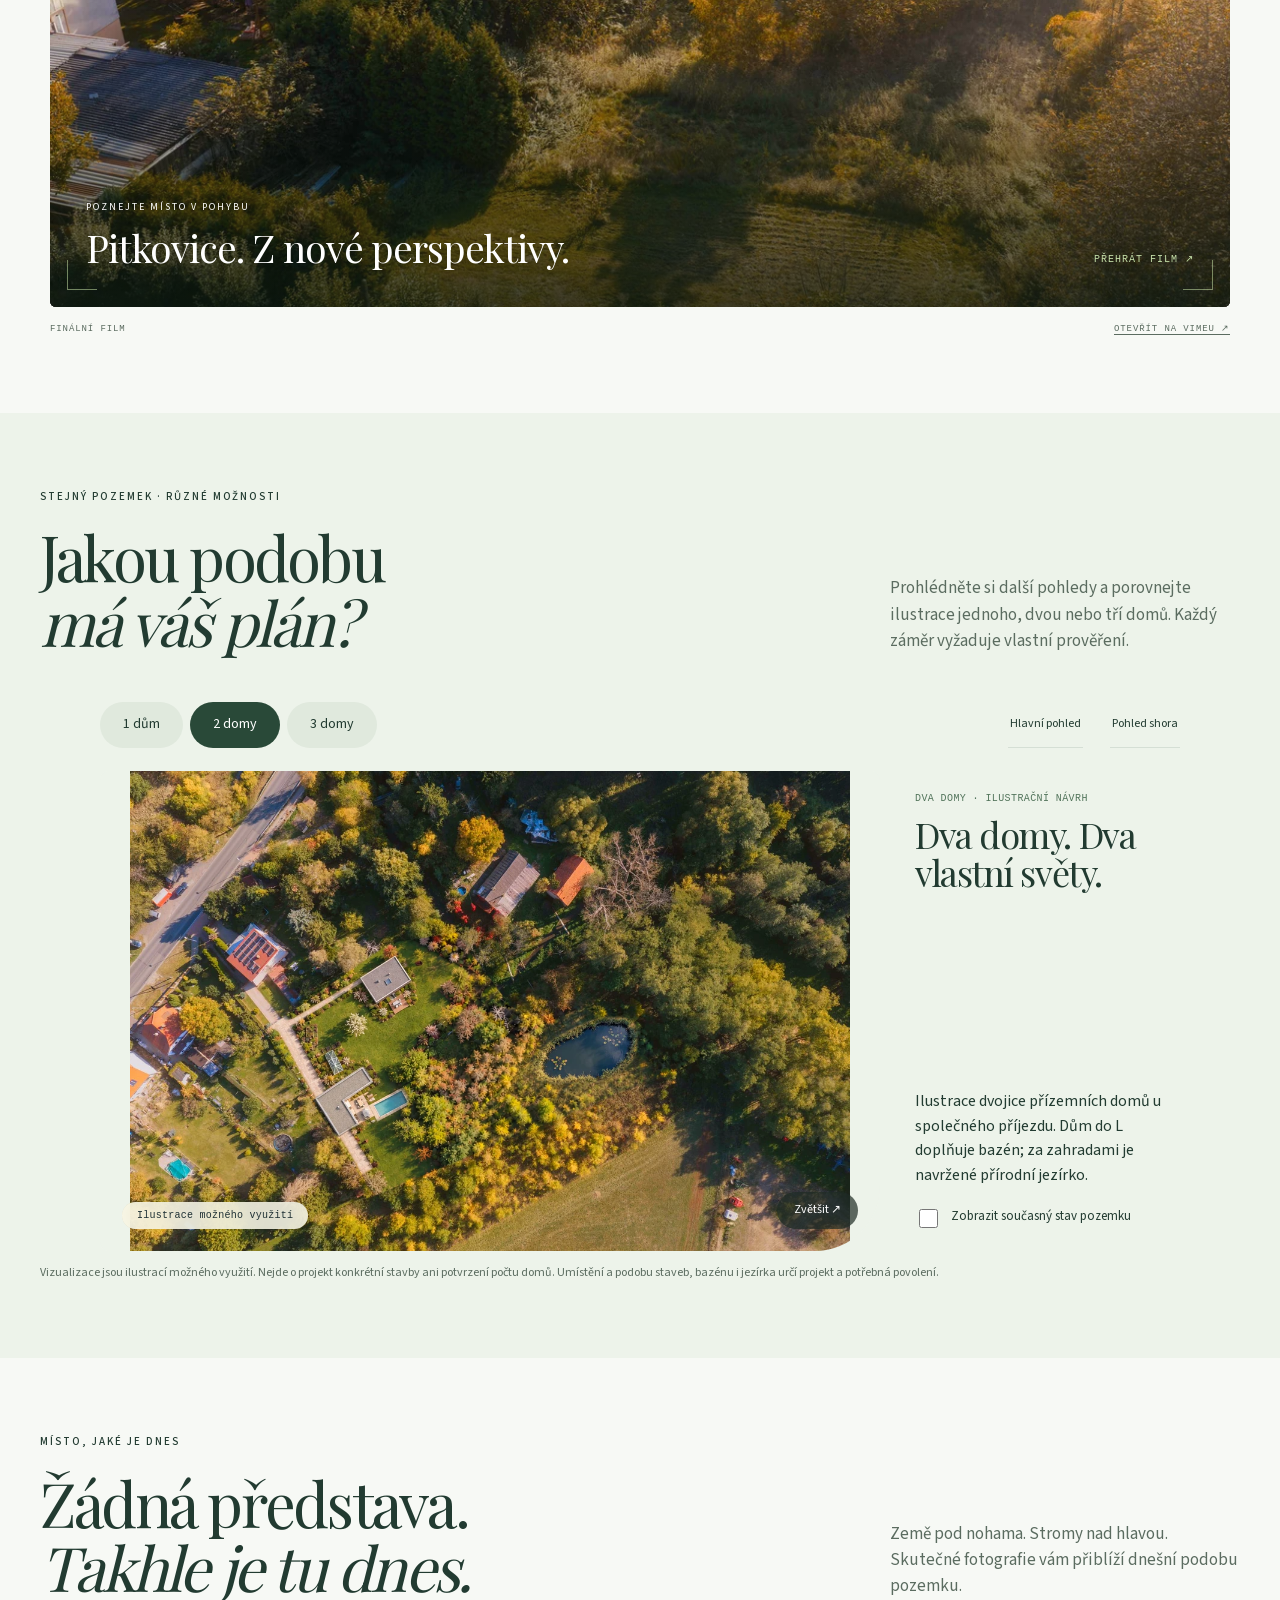
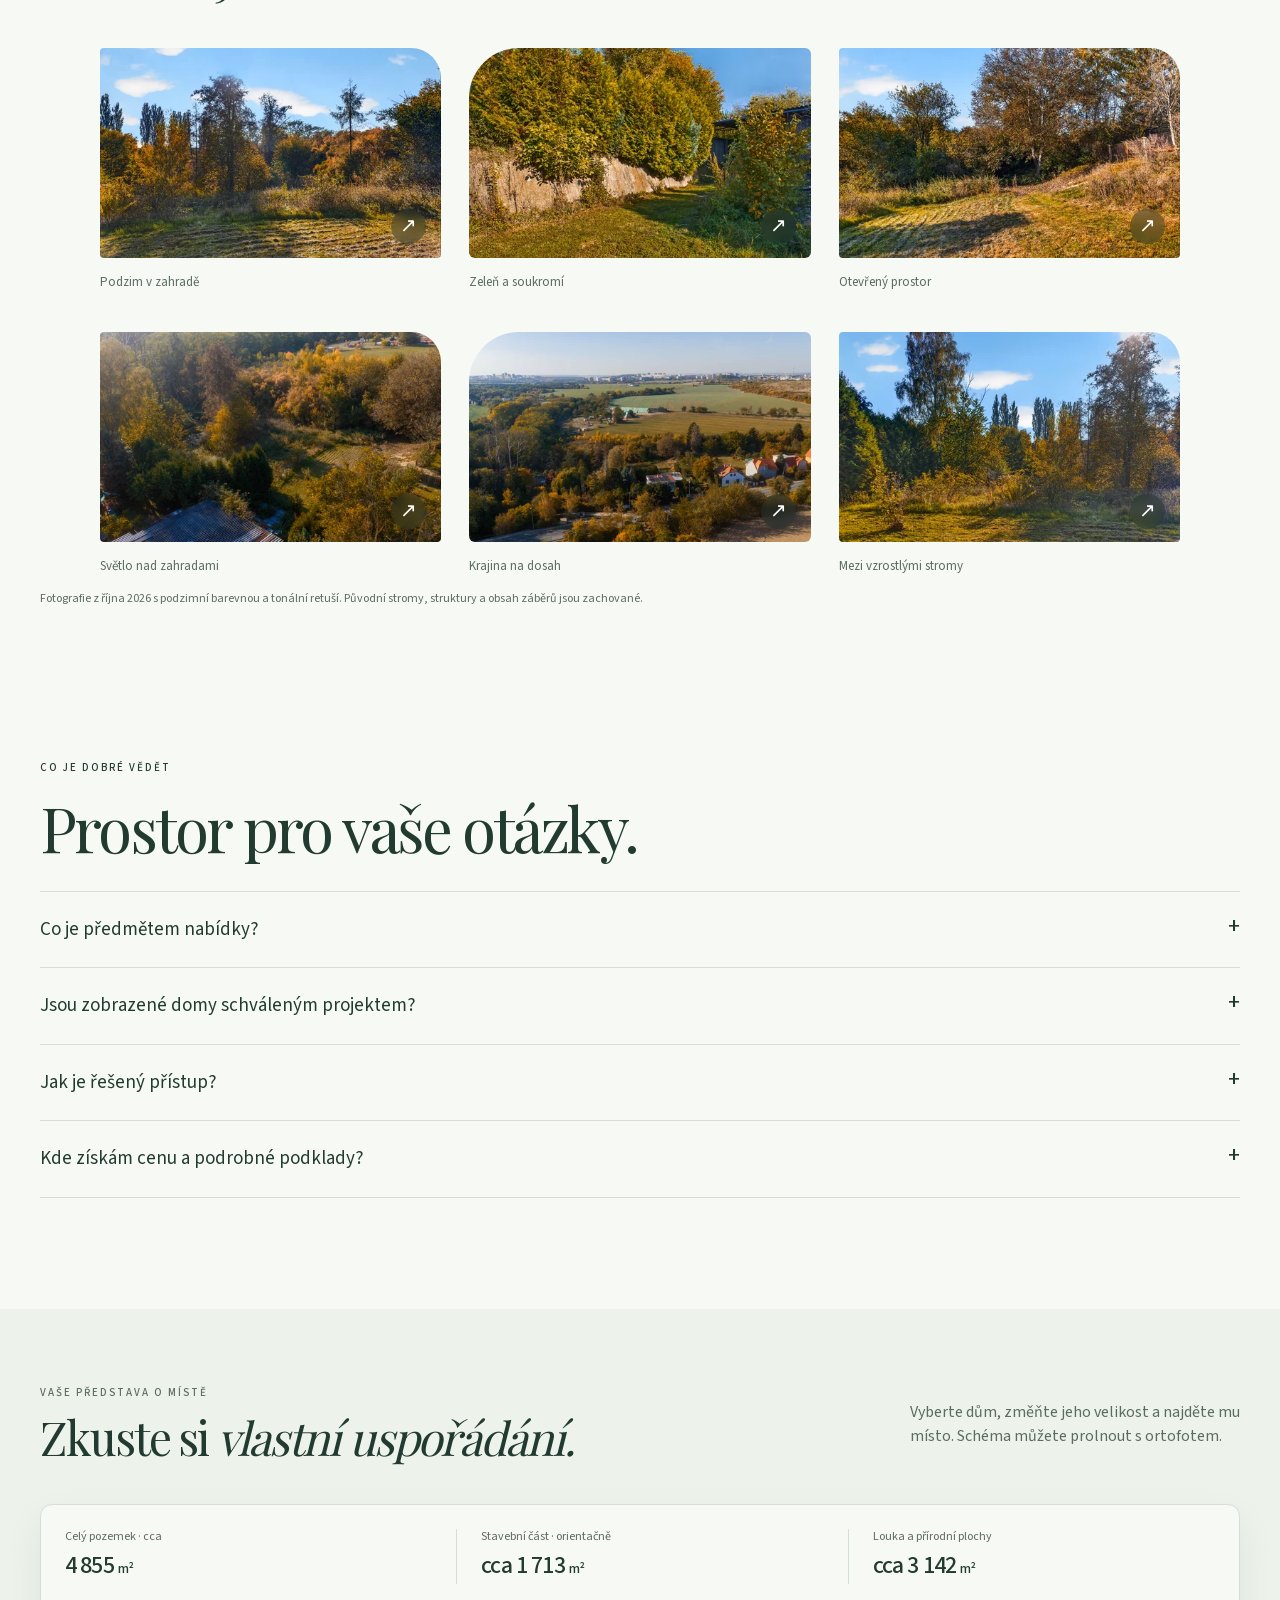
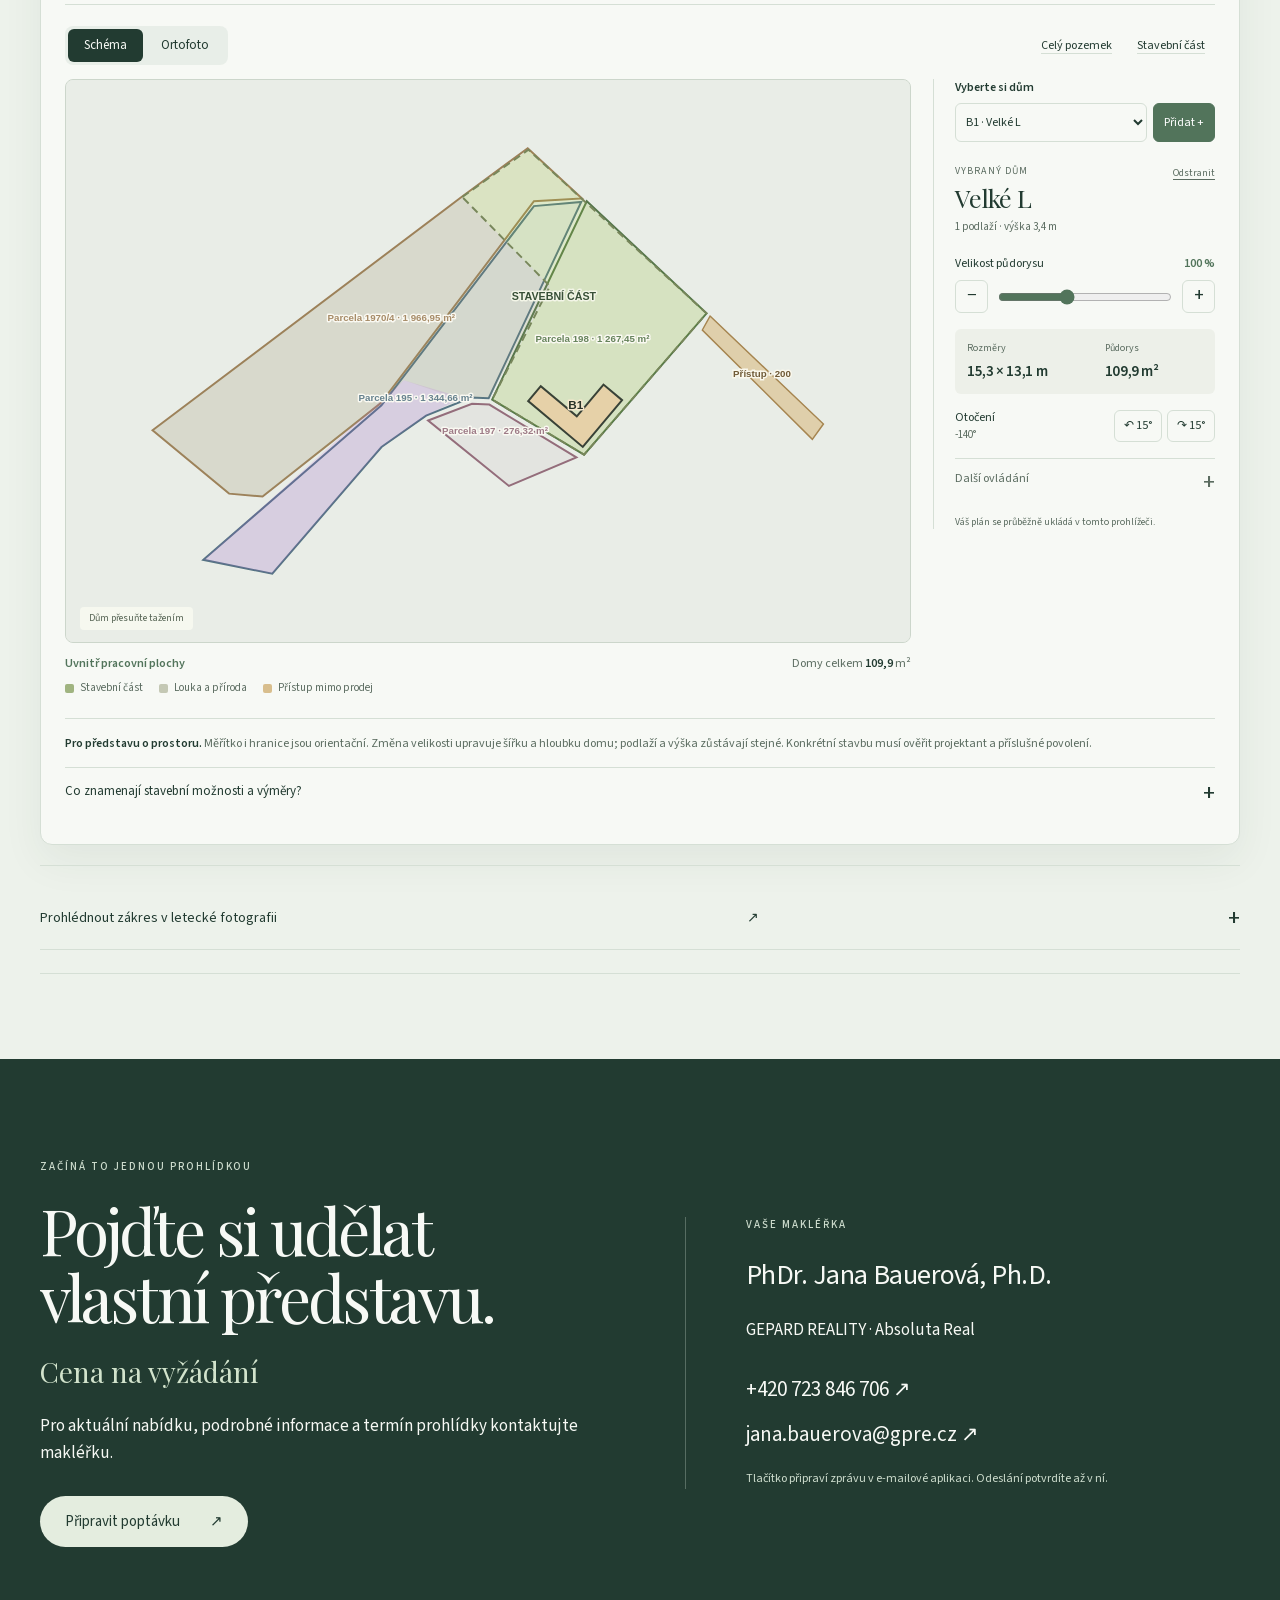
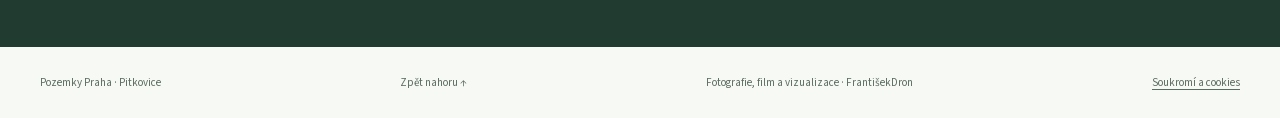
==== commit baae1bc1: "Add consent-gated Pitkovice analytics and contact measurement" ====
--- a/index.html
+++ b/index.html
@@ -2,7 +2,7 @@
 <link rel="preload" as="image" href="assets/pitkovice-hero-v3-mobile.webp" media="(max-width:600px)" fetchpriority="high">
 <link rel="preload" as="image" href="assets/pitkovice-hero-v3-tablet.webp" media="(min-width:601px) and (max-width:1024px)" fetchpriority="high">
 <link rel="preload" as="image" href="assets/pitkovice-hero-v3-tablet.webp" media="(min-width:1025px)" fetchpriority="high">
-</head><body class="atlas v3 combined"><a class="skip" href="#main">Přeskočit na obsah</a><main id="main"><section class="combined-hero"><div class="wrap"><header class="nav"><a class="brand" href="#main">PITKOVICE<small>PRAHA · MÍSTO PRO VELKÉ PLÁNY</small></a><button class="menu-toggle" aria-expanded="false" aria-controls="navlinks">Menu</button><nav id="navlinks" class="navlinks" aria-label="Hlavní navigace"><a href="#pozemek">Pozemek</a><a href="#film">Film</a><a href="#moznosti">Možnosti</a><a href="#galerie">Fotografie</a><a class="btn" href="#kontakt">Domluvit prohlídku ↗</a></nav></header></div>
+<link rel="stylesheet" href="measurement.css?v=1"><script src="measurement.js?v=1" defer></script></head><body class="atlas v3 combined"><a class="skip" href="#main">Přeskočit na obsah</a><main id="main"><section class="combined-hero"><div class="wrap"><header class="nav"><a class="brand" href="#main">PITKOVICE<small>PRAHA · MÍSTO PRO VELKÉ PLÁNY</small></a><button class="menu-toggle" aria-expanded="false" aria-controls="navlinks">Menu</button><nav id="navlinks" class="navlinks" aria-label="Hlavní navigace"><a href="#pozemek">Pozemek</a><a href="#film">Film</a><a href="#moznosti">Možnosti</a><a href="#galerie">Fotografie</a><a class="btn" href="#kontakt">Domluvit prohlídku ↗</a></nav></header></div>
 <section class="hero-film" aria-label="Pitkovice v pohybu">
   <div class="hero-film-stage" data-hero-film data-video-base="media/pitkovice-hero-v3">
     <picture class="hero-film-poster">
@@ -36,4 +36,5 @@
  <details class="planner-more"><summary>Další ovládání</summary><label class="planner-angle">Přesný úhel <input type="range" min="-180" max="180" step="1" data-angle aria-label="Úhel vybraného domu"></label><div class="planner-nudge" role="group" aria-label="Posun domu o půl metru"><button type="button" data-action="move" data-dx="-1" data-dy="0" aria-label="Posunout doleva o půl metru">←</button><button type="button" data-action="move" data-dx="0" data-dy="-1" aria-label="Posunout nahoru o půl metru">↑</button><button type="button" data-action="move" data-dx="0" data-dy="1" aria-label="Posunout dolů o půl metru">↓</button><button type="button" data-action="move" data-dx="1" data-dy="0" aria-label="Posunout doprava o půl metru">→</button></div><p class="planner-building-meta"><span data-storeys>1</span> podlaží · výška <span data-height>3,4 m</span></p><div class="planner-actions"><button type="button" data-action="default">Obnovit výchozí dům</button><button type="button" data-action="clear">Vyprázdnit plán</button><div><button type="button" data-action="export-svg">Stáhnout SVG</button><button type="button" data-action="export-png">Stáhnout PNG</button></div></div></details><p class="planner-save-note">Váš plán se průběžně ukládá v tomto prohlížeči.</p></aside></div>
  <p class="planner-caveat"><strong>Pro představu o prostoru.</strong> Měřítko i hranice jsou orientační. Změna velikosti upravuje šířku a hloubku domu; podlaží a výška zůstávají stejné. Konkrétní stavbu musí ověřit projektant a příslušné povolení.</p>
  <details class="planning-rules"><summary>Co znamenají stavební možnosti a výměry?</summary><p>Výměry jednotlivých parcel přebíráme z přehledu makléřky Jany Bauerové, která jako jejich zdroj uvádí katastr nemovitostí. Rozdělení na stavební a ostatní části zpracovala makléřka s pomocí AI podle podkladů Metropolitního plánu. Výměry stavebních částí i jejich zákres jsou orientační; nejde o geodetické zaměření ani potvrzení možnosti výstavby.</p><table><thead><tr><th>Parcela</th><th>Výměra dle přehledu</th><th>Stavební část · orientačně</th></tr></thead><tbody><tr><td>195</td><td>1 344,66 m²</td><td>198,60 m²</td></tr><tr><td>197</td><td>276,32 m²</td><td>0 m²</td></tr><tr><td>198</td><td>1 267,45 m²</td><td>1 267,45 m²</td></tr><tr><td>1970/4</td><td>1 966,95 m²</td><td>247,15 m²</td></tr></tbody></table><p>Pro části parcel 195 a 1970/4 je v komunikaci uvedeno podmíněné společné posouzení jednoho záměru a 30 % z přibližně 446 m², tedy 133,8 m². Jde o údaj k ověření. Pro parcelu 198 není doložen číselný limit zastavění ani odstupy. Umístění, počet domů a konkrétní stavbu musí potvrdit příslušné posouzení a povolení.</p><p>V podkladu se součty zaokrouhlených dílčích výměr liší o 0,01 m². Plocha domu v editoru je půdorys, nikoli užitná plocha.</p></details></section><details class="outline-details"><summary>Prohlédnout zákres v letecké fotografii <span>↗</span></summary><div class="boundary" data-boundary><div class="boundary-toolbar"><span class="boundary-legend"><i></i> Nabízený celek</span><div class="boundary-switch" role="group" aria-label="Pohled na zákres"><button data-boundary-view="top" aria-pressed="true">Pohled shora</button><button data-boundary-view="main" aria-pressed="false">Šikmý pohled</button></div></div><button class="boundary-picture" data-boundary-zoom aria-label="Zvětšit orientační zákres pozemku"><img src="[data-uri]" alt="Orientační zákres nabízeného souboru pozemků, pohled shora" loading="lazy" width="2400" height="1350" decoding="async" data-full="assets/outline-top.webp" sizes="(max-width: 800px) 96vw, (min-width: 1600px) 1440px, 90vw" data-lazy-src="assets/web-v8/outline-top-800.webp" data-lazy-srcset="assets/web-v8/outline-top-480.webp 480w, assets/web-v8/outline-top-800.webp 800w, assets/web-v8/outline-top-1200.webp 1200w, assets/web-v8/outline-top-1600.webp 1600w, assets/web-v8/outline-top-2000.webp 2000w"><span class="boundary-expand">Zvětšit zákres ↗</span></button><div class="boundary-bottom"><span>195 · 197 · 198 / Pitkovice</span><span>1970/4 / Uhříněves</span><span>cca 4 855 m²</span></div></div><p class="notice">Orientační zákres převzatý z připravených podkladů. Nenahrazuje katastrální mapu ani geodetické zaměření. Přístup přes parcelu 200 není součástí prodeje; jeho právní podmínky projednejte s makléřkou.</p></details>
-</div></section></main><section class="contact" id="kontakt"><div class="wrap split"><div><span class="eyebrow">Začíná to jednou prohlídkou</span><h2>Pojďte si udělat<br> vlastní představu.</h2><p class="price-request">Cena na vyžádání</p><p>Pro aktuální nabídku, podrobné informace a termín prohlídky kontaktujte makléřku.</p><div class="actions"><button class="btn light" data-inquiry>Připravit poptávku <span>↗</span></button></div></div><div class="contact-card"><p class="eyebrow">Vaše makléřka</p><p class="contact-name">PhDr. Jana Bauerová, Ph.D.</p><p>GEPARD REALITY · Absoluta Real</p><div class="contact-links"><a href="tel:+420723846706">+420 723 846 706 ↗</a><a href="mailto:jana.bauerova@gpre.cz">jana.bauerova@gpre.cz ↗</a></div><p class="fine">Tlačítko připraví zprávu v e-mailové aplikaci. Odeslání potvrdíte až v ní.</p></div></div></section><footer class="wrap footer"><span>Pozemky Praha · Pitkovice</span><a href="#main">Zpět nahoru ↑</a><span>Fotografie, film a vizualizace · FrantišekDron</span></footer><dialog class="dialog" id="lightbox"><div class="dialog-head"><span class="dialog-title"></span><button data-close aria-label="Zavřít zvětšenou fotografii">Zavřít ×</button></div><img alt="Zvětšená fotografie"></dialog><dialog class="dialog inquiry" id="inquiry"><div class="dialog-head"><span>Pozemek Pitkovice</span><button data-close aria-label="Zavřít poptávku">Zavřít ×</button></div><div class="inquiry-body"><h2>Domluvme si další krok.</h2><p class="fine">Připravte si zprávu pro Janu Bauerovou. Po kliknutí se otevře vaše e-mailová aplikace. Odeslání potvrdíte až v ní.</p><label for="purpose">O co máte zájem?</label><select id="purpose"><option>Rád/a bych se domluvil/a na osobní prohlídce.</option><option>Prosím o aktuální cenu a podrobné podklady.</option><option>Rád/a bych konzultoval/a možnosti využití pozemků.</option></select><label for="message">Chcete něco doplnit? <span class="muted">(nepovinné)</span></label><textarea id="message" placeholder="Například kdy vám vyhovuje prohlídka…"></textarea><button id="prepare-email" class="btn">Otevřít připravený e-mail ↗</button><p class="status" id="inquiry-status" aria-live="polite"></p></div></dialog><dialog class="hero-dialog" id="hero-dialog"><div class="dialog-head"><span data-hero-dialog-title>Pozemek s orientačním zákresem</span><button type="button" data-close aria-label="Zavřít zákres">Zavřít ×</button></div><div data-hero-dialog-content></div><p>Orientační zákres dle dodaného podkladu. Vizualizace nepotvrzují možnost výstavby.</p></dialog></body></html>+</div></section></main><section class="contact" id="kontakt"><div class="wrap split"><div><span class="eyebrow">Začíná to jednou prohlídkou</span><h2>Pojďte si udělat<br> vlastní představu.</h2><p class="price-request">Cena na vyžádání</p><p>Pro aktuální nabídku, podrobné informace a termín prohlídky kontaktujte makléřku.</p><div class="actions"><button class="btn light" data-inquiry>Připravit poptávku <span>↗</span></button></div></div><div class="contact-card"><p class="eyebrow">Vaše makléřka</p><p class="contact-name">PhDr. Jana Bauerová, Ph.D.</p><p>GEPARD REALITY · Absoluta Real</p><div class="contact-links"><a href="tel:+420723846706">+420 723 846 706 ↗</a><a href="mailto:jana.bauerova@gpre.cz">jana.bauerova@gpre.cz ↗</a></div><p class="fine">Tlačítko připraví zprávu v e-mailové aplikaci. Odeslání potvrdíte až v ní.</p></div></div></section><footer class="wrap footer"><span>Pozemky Praha · Pitkovice</span><a href="#main">Zpět nahoru ↑</a><span>Fotografie, film a vizualizace · FrantišekDron</span><button class="privacy-link" type="button" data-privacy>Soukromí a cookies</button></footer><dialog class="dialog" id="lightbox"><div class="dialog-head"><span class="dialog-title"></span><button data-close aria-label="Zavřít zvětšenou fotografii">Zavřít ×</button></div><img alt="Zvětšená fotografie"></dialog><dialog class="dialog inquiry" id="inquiry"><div class="dialog-head"><span>Pozemek Pitkovice</span><button data-close aria-label="Zavřít poptávku">Zavřít ×</button></div><div class="inquiry-body"><h2>Domluvme si další krok.</h2><p class="fine">Připravte si zprávu pro Janu Bauerovou. Po kliknutí se otevře vaše e-mailová aplikace. Odeslání potvrdíte až v ní.</p><label for="purpose">O co máte zájem?</label><select id="purpose"><option>Rád/a bych se domluvil/a na osobní prohlídce.</option><option>Prosím o aktuální cenu a podrobné podklady.</option><option>Rád/a bych konzultoval/a možnosti využití pozemků.</option></select><label for="message">Chcete něco doplnit? <span class="muted">(nepovinné)</span></label><textarea id="message" placeholder="Například kdy vám vyhovuje prohlídka…"></textarea><button id="prepare-email" class="btn">Otevřít připravený e-mail ↗</button><p class="status" id="inquiry-status" aria-live="polite"></p></div></dialog><dialog class="hero-dialog" id="hero-dialog"><div class="dialog-head"><span data-hero-dialog-title>Pozemek s orientačním zákresem</span><button type="button" data-close aria-label="Zavřít zákres">Zavřít ×</button></div><div data-hero-dialog-content></div><p>Orientační zákres dle dodaného podkladu. Vizualizace nepotvrzují možnost výstavby.</p></dialog><section id="measurement-banner" class="measurement-banner" aria-label="Souhlas s měřením návštěvnosti" hidden><p><strong>Měření návštěvnosti.</strong> Se souhlasem měříme návštěvy a zájem o nabídku pomocí Google Analytics a Google Ads. Volbu můžete kdykoli změnit.</p><div class="measurement-actions"><button type="button" data-consent="reject">Nepovolit</button><button type="button" data-consent="all">Povolit vše</button><button type="button" data-privacy>Nastavit</button></div></section>
+<dialog id="privacy-dialog" class="privacy-dialog" aria-labelledby="privacy-title"><header><h2 id="privacy-title">Soukromí a cookies</h2><button type="button" data-privacy-close aria-label="Zavřít nastavení soukromí">Zavřít ×</button></header><p>Vyberte, zda nám umožníte měřit návštěvnost a zájem o pozemek. Odmítnutí neomezuje prohlížení nabídky ani kontaktování makléřky.</p><label class="privacy-choice"><input id="consent-analytics" type="checkbox"><span><strong>Analytika návštěvnosti</strong><small>Google Analytics zaznamená návštěvu stránky, otevření poptávky a filmu nebo kliknutí na telefon či e-mail. Obsah rozepsané zprávy, jméno ani kontaktní údaje zájemce do měření neposíláme.</small></span></label><label class="privacy-choice"><input id="consent-marketing" type="checkbox"><span><strong>Měření reklam</strong><small>Společně s povolenou analytikou umožní přiřadit návštěvy a kliknutí ke kampaním Google Ads. Personalizované reklamy a remarketing tímto souhlasem nezapínáme.</small></span></label><div class="measurement-actions"><button type="button" data-consent="reject">Odmítnout vše</button><button type="button" data-consent="save">Uložit výběr</button><button type="button" data-consent="all">Povolit vše</button></div><h3>Jak nakládáme s údaji</h3><p>Volbu ukládáme v tomto prohlížeči na 180 dní. Měřicí značku Google načteme až po souhlasu s analytikou. Používá identifikátory návštěvy v cookies <code>_ga</code> a <code>_ga_*</code> s nastavenou platností 180 dní. Souhlas lze kdykoli změnit odkazem „Soukromí a cookies“ v patičce.</p><p>Povolené měření zpracovává Google Ireland Limited. Další informace najdete v <a href="https://policies.google.com/privacy?hl=cs" target="_blank" rel="noopener noreferrer">zásadách ochrany soukromí Google</a>. Data mohou být zpracována i mimo Evropský hospodářský prostor.</p><p>Web neposílá poptávku sám: tlačítko připraví zprávu ve vaší e-mailové aplikaci, kde ji teprve odešlete. Kliknutí na kontakt tedy není potvrzením odeslané poptávky nebo uskutečněného hovoru. Celý film se načítá ze služby Vimeo až po spuštění přehrávače; úvodní video je uloženo přímo na webu.</p><p>Dotazy k nabídce a soukromí: PhDr. Jana Bauerová, Ph.D. · GEPARD REALITY / Absoluta Real · <a href="mailto:jana.bauerova@gpre.cz">jana.bauerova@gpre.cz</a>.</p><p class="privacy-footnote">Nastavení měření aktualizováno 31. října 2026.</p></dialog></body></html>
--- a/measurement.css
+++ b/measurement.css
@@ -0,0 +1,8 @@
+.measurement-banner[hidden]{display:none}
+.measurement-banner{position:fixed;z-index:90;right:24px;bottom:24px;width:min(530px,calc(100% - 32px));padding:20px 24px;background:#f7f8f3;color:#293c32;border:1px solid #cbd2c5;border-radius:14px;box-shadow:0 8px 40px #193b3626;font-size:15px;line-height:1.45}
+.measurement-banner p{margin:0 0 14px;max-width:48ch}.measurement-banner strong{font-weight:600}.measurement-actions{display:flex;gap:10px;flex-wrap:wrap}.measurement-actions button{font:inherit;font-size:14px;cursor:pointer;background:#fff;color:#293c32;border:1px solid #687b6b;border-radius:7px;padding:10px 16px;min-height:42px}
+.measurement-actions button:hover{background:#e8ece3}.measurement-actions button:focus-visible,.privacy-link:focus-visible{outline:3px solid #748969;outline-offset:3px}
+.measurement-actions [data-privacy]{border-color:transparent;background:transparent;padding-inline:8px}.privacy-link{font:inherit;color:inherit;cursor:pointer;border:0;background:none;padding:0;text-decoration:underline;text-underline-offset:3px}
+.privacy-dialog{width:min(660px,calc(100% - 32px));max-height:85svh;overflow:auto;background:#f7f8f3;color:#293c32;border:1px solid #cbd2c5;border-radius:16px;padding:28px;font:16px/1.55 'Source Sans 3',sans-serif}
+.privacy-dialog::backdrop{background:#162b25a6}.privacy-dialog header{display:flex;align-items:center;justify-content:space-between;gap:16px;margin-bottom:18px}.privacy-dialog h2{font-size:28px;margin:0}.privacy-dialog h3{font-size:18px;margin:22px 0 8px}.privacy-dialog p{margin:8px 0}.privacy-dialog a{color:inherit;text-decoration:underline}.privacy-dialog header button{font:inherit;cursor:pointer;background:none;border:0;color:inherit;padding:8px}.privacy-choice{display:grid;grid-template-columns:24px 1fr;gap:10px;padding:16px 0;border-top:1px solid #d3dbcf;align-items:start}.privacy-choice input{width:20px;height:20px;accent-color:#294a38;margin-top:3px}.privacy-choice small{display:block;font-size:14px;line-height:1.45;margin-top:4px}.privacy-dialog .measurement-actions{margin-top:18px}.privacy-footnote{font-size:13px;color:#53644f}
+@media(max-width:540px){.measurement-banner{right:16px;bottom:12px;padding:15px 17px;font-size:14px}.measurement-banner p{margin-bottom:10px}.measurement-actions{gap:7px}.measurement-actions button{font-size:13px;padding:9px 12px}.privacy-dialog{padding:20px}.privacy-dialog h2{font-size:25px}}
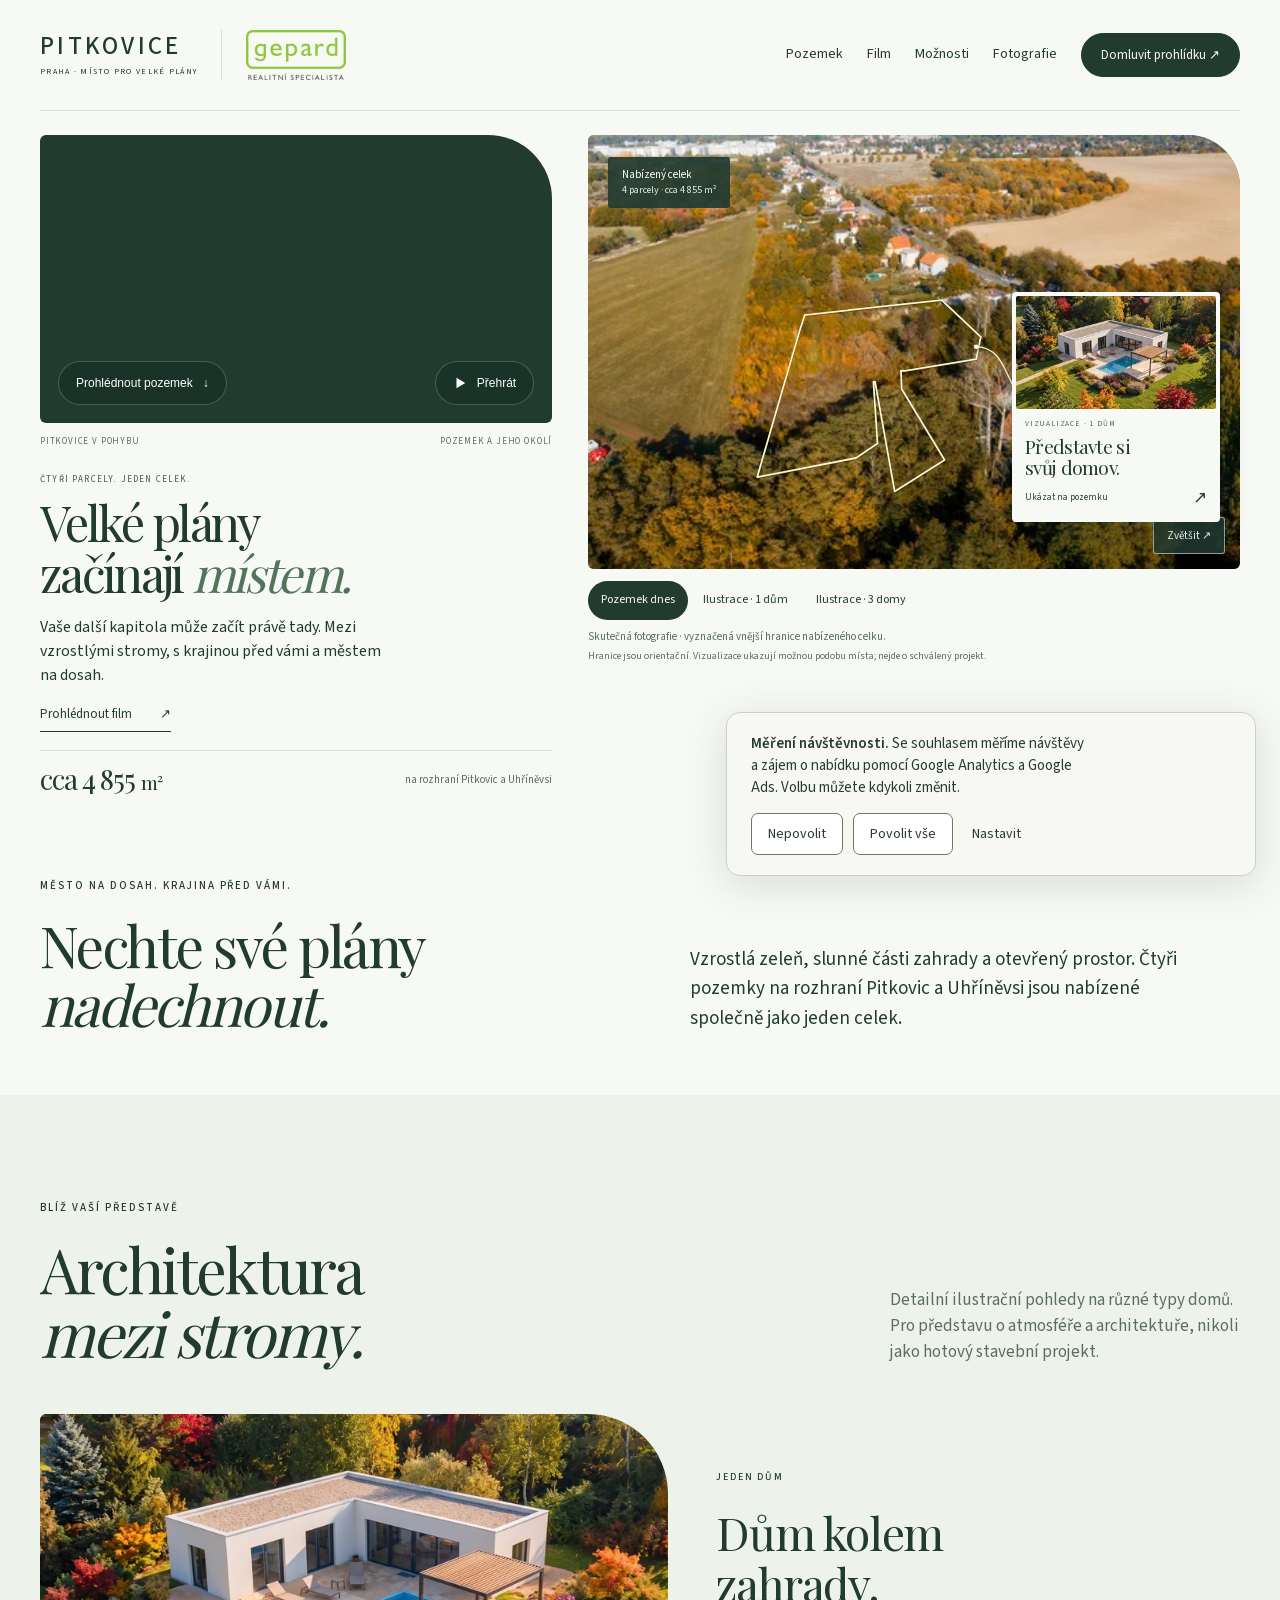
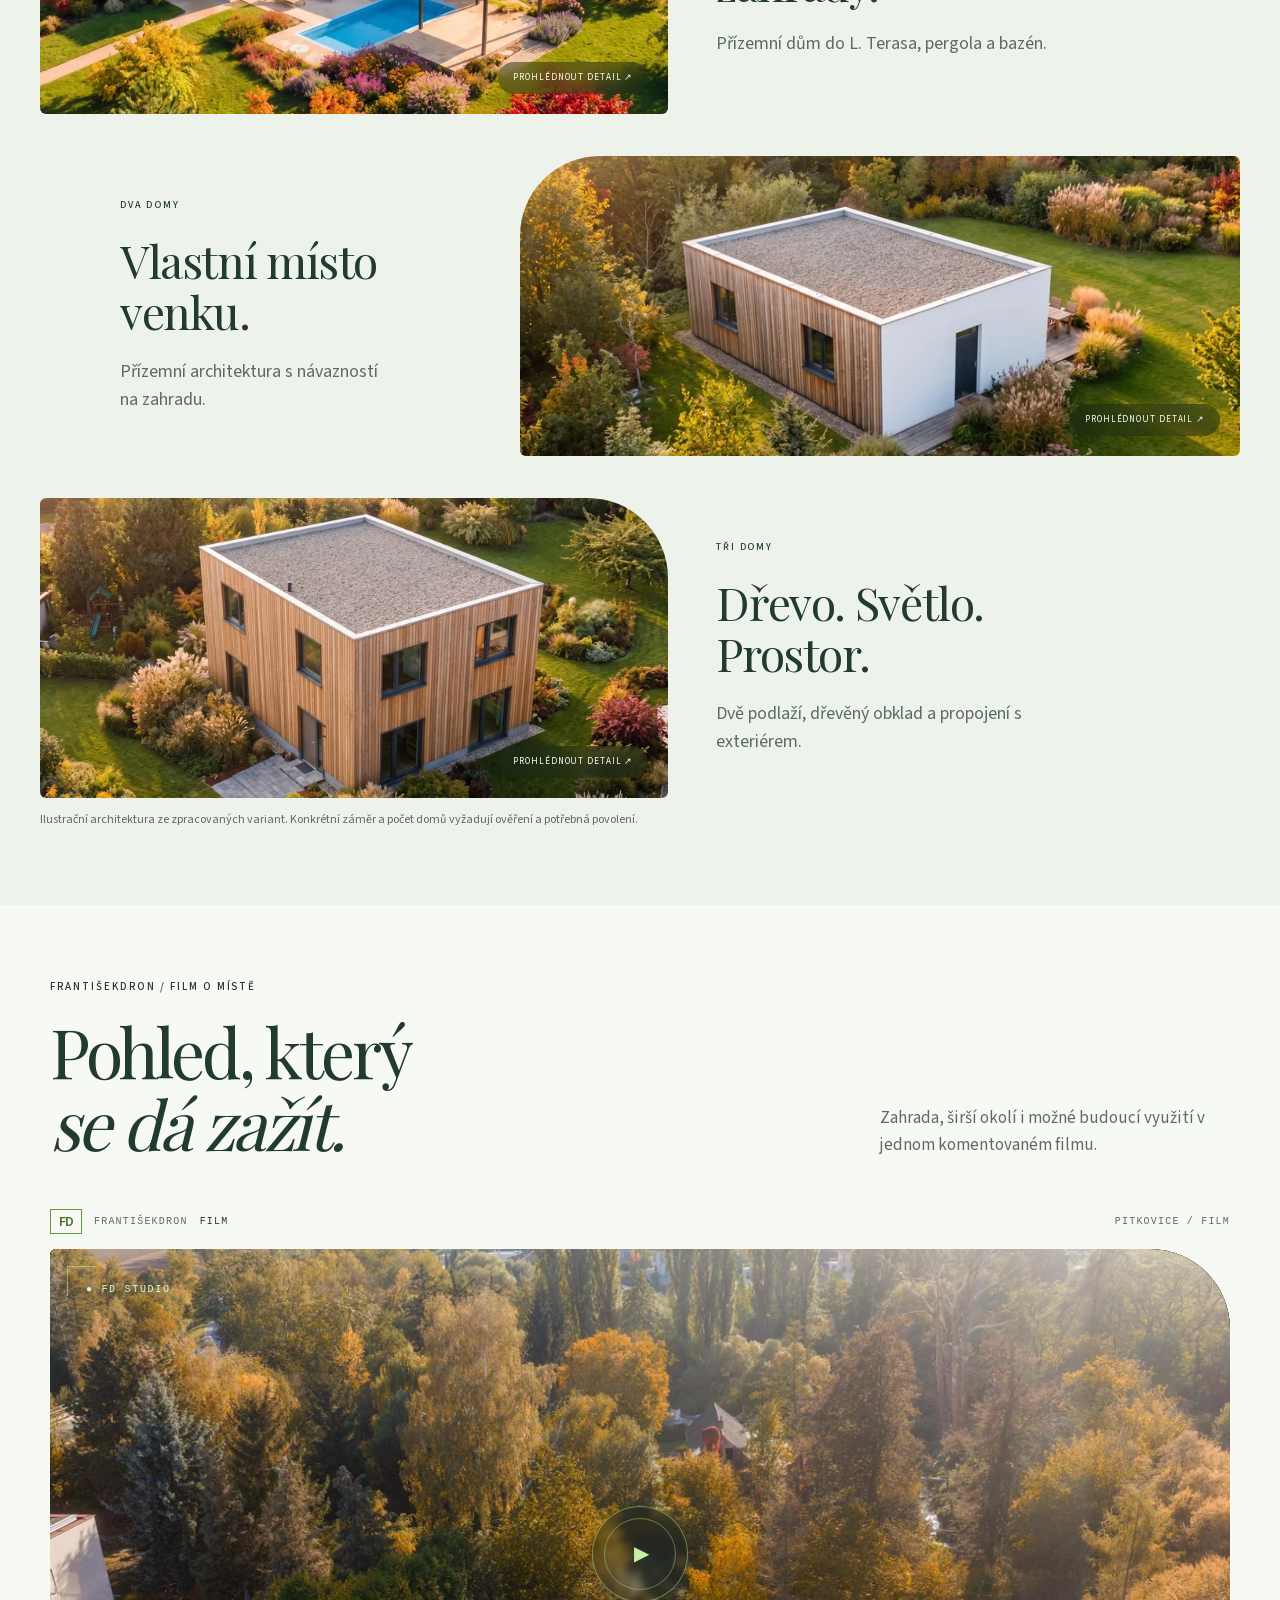
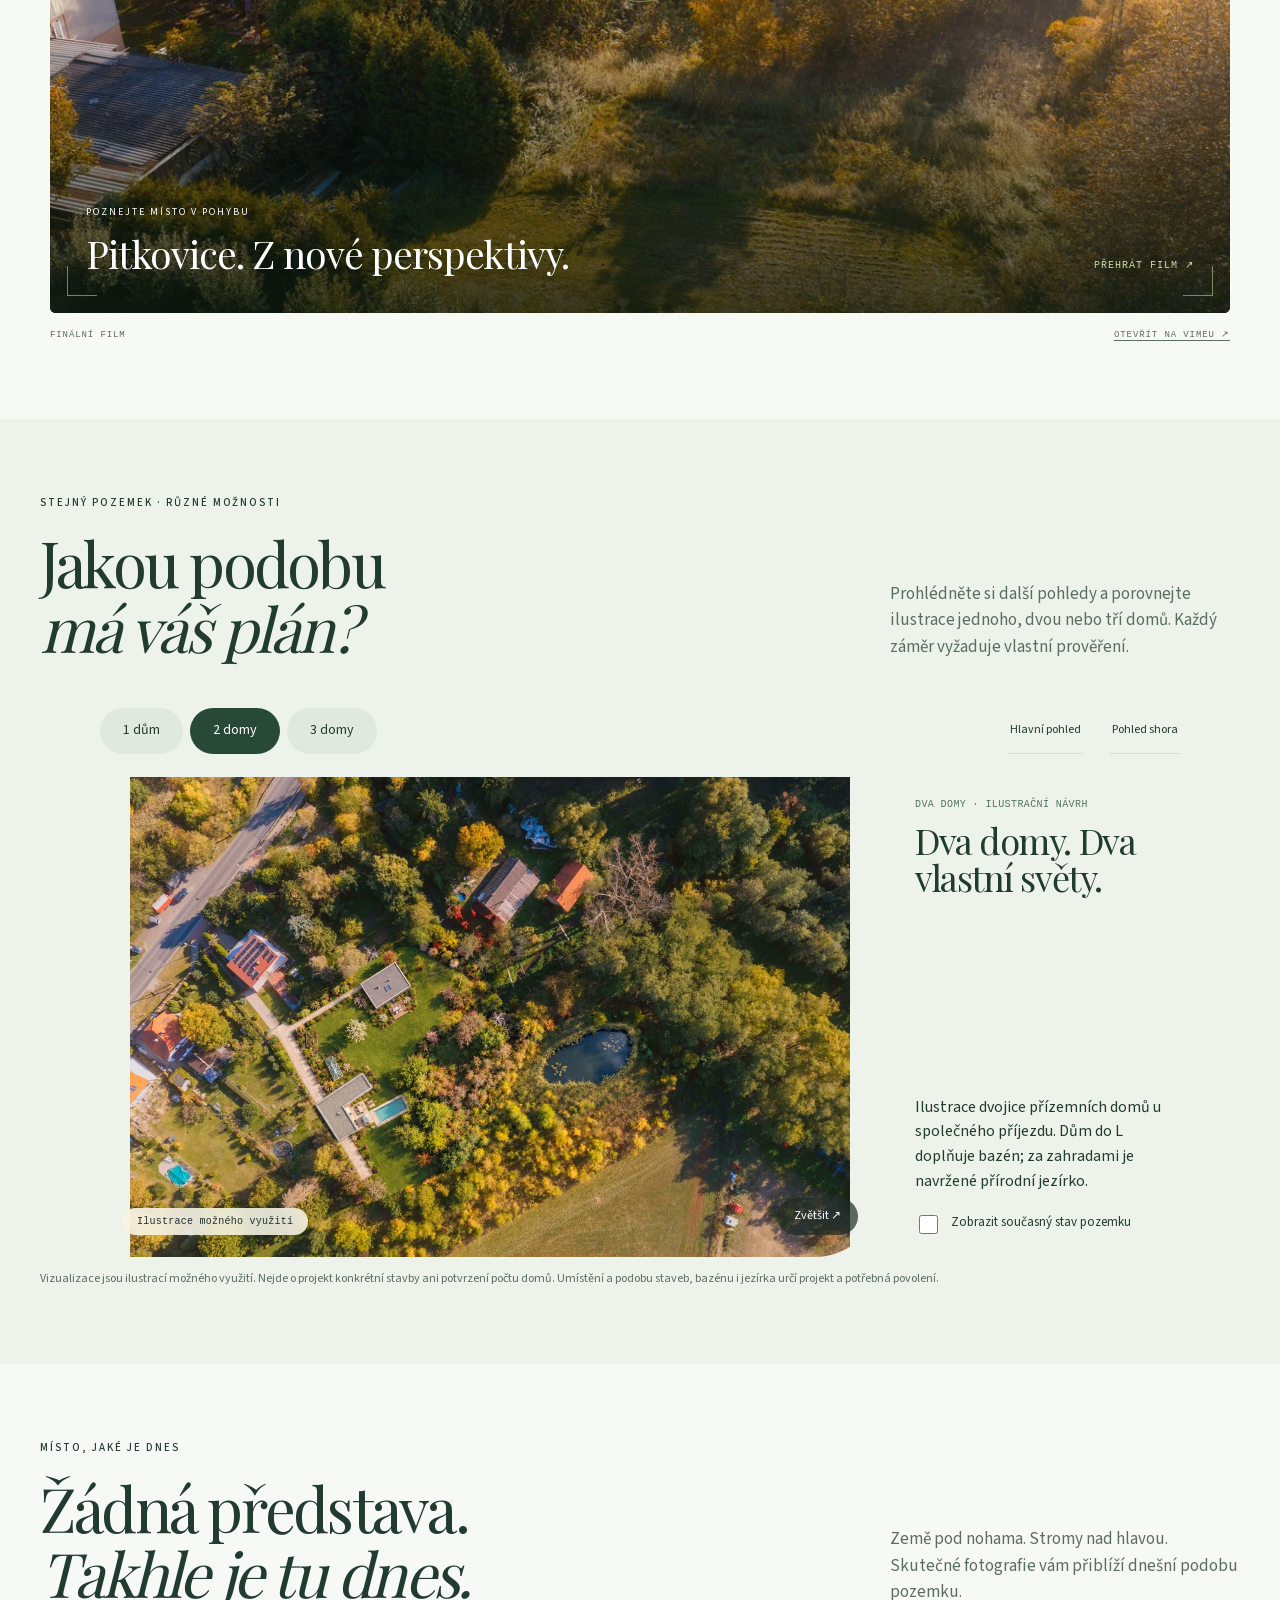
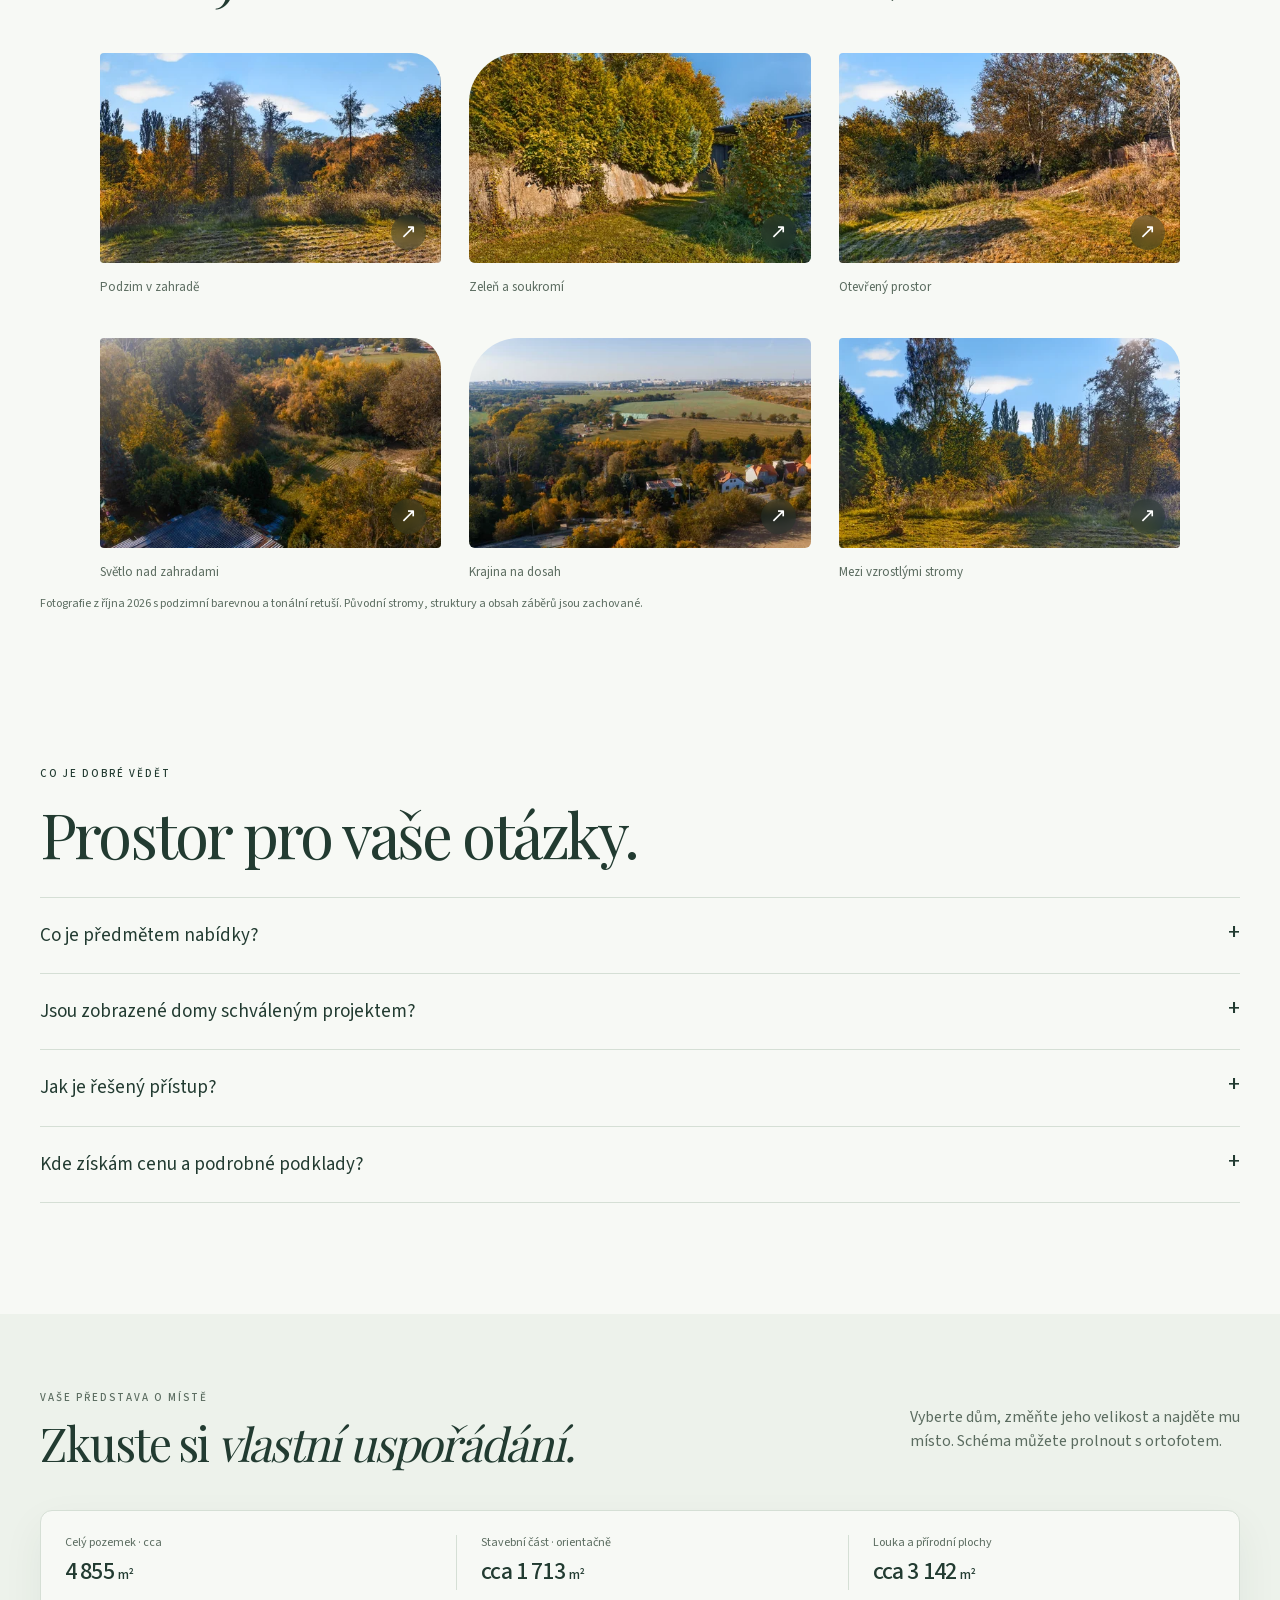
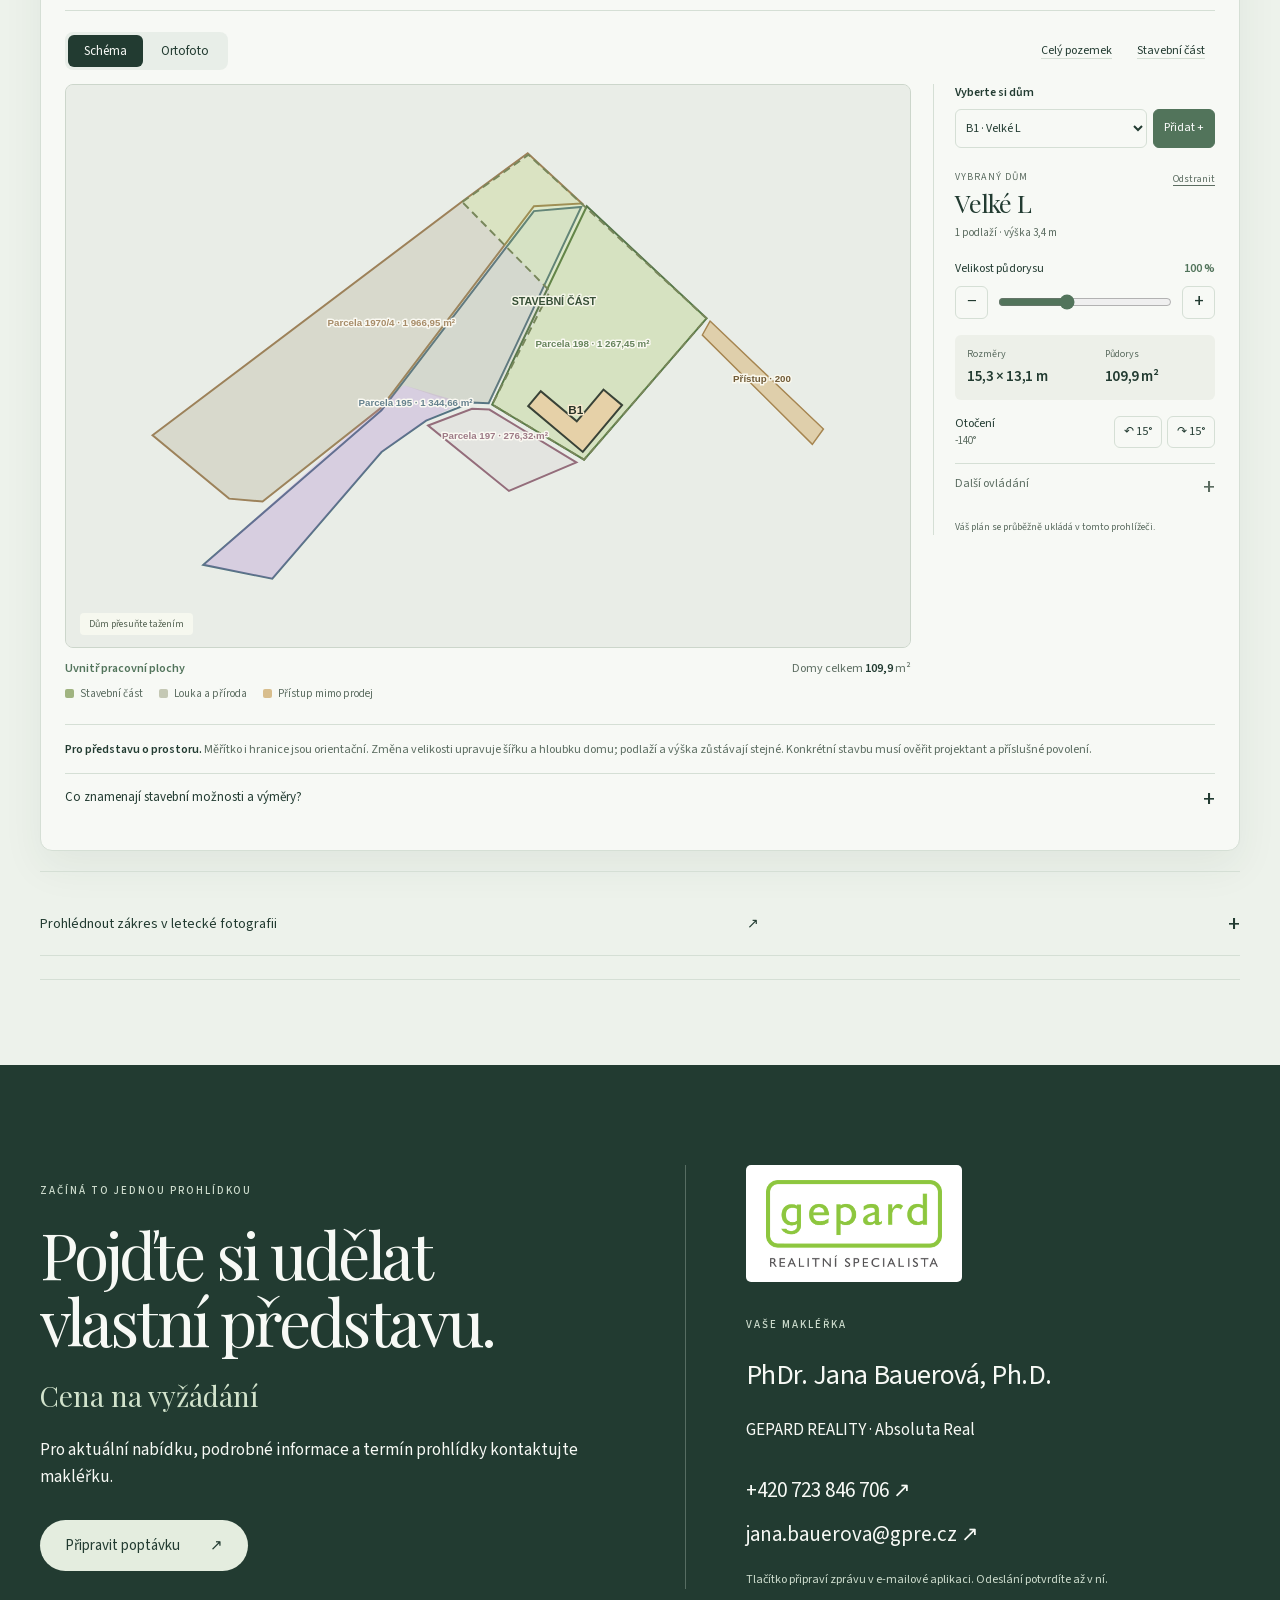
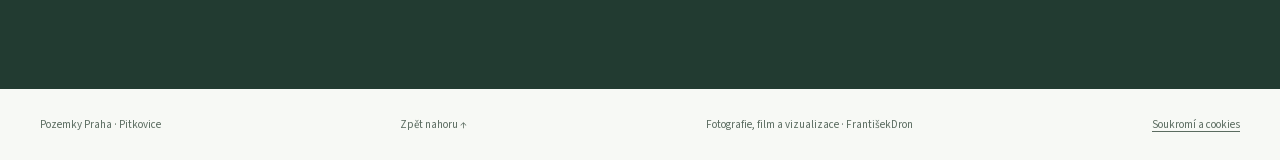
==== commit a8f40a17: "Add client supplied GEPARD logo to header and broker contact" ====
--- a/index.html
+++ b/index.html
@@ -1,8 +1,16 @@
-<!doctype html><html lang="cs"><head><meta charset="utf-8"><meta name="viewport" content="width=device-width,initial-scale=1"><meta name="robots" content="noindex,nofollow,noarchive"><meta name="referrer" content="no-referrer"><meta name="description" content="Pozemky v Praze–Pitkovicích: čtyři parcely jako jeden celek. Fotografie, film, orientační zákres a ilustrační možnosti využití."><meta name="theme-color" content="#193b36"><title>Pitkovice · prostor pro vaše plány</title><link rel="stylesheet" href="styles.css?v=12"><script src="app.js?v=18" defer></script><link rel="stylesheet" href="planner.css?v=12"><link rel="stylesheet" href="combined.css?v=15"><script src="combined.js?v=18" defer></script><link rel="stylesheet" href="hero-video.css?v=4"><script src="hero-video.js?v=3" defer></script>
+<!doctype html><html lang="cs"><head><meta charset="utf-8"><meta name="viewport" content="width=device-width,initial-scale=1"><meta name="robots" content="index,follow"><meta name="referrer" content="no-referrer"><meta name="description" content="Pozemky v Praze–Pitkovicích: čtyři parcely jako jeden celek. Fotografie, film, orientační zákres a ilustrační možnosti využití."><meta name="theme-color" content="#193b36"><title>Pitkovice · prostor pro vaše plány</title><link rel="stylesheet" href="styles.css?v=12"><script src="app.js?v=18" defer></script><link rel="stylesheet" href="planner.css?v=12"><link rel="stylesheet" href="combined.css?v=16"><script src="combined.js?v=18" defer></script><link rel="canonical" href="https://pozemekpitkovice.cz/">
+<meta property="og:type" content="website">
+<meta property="og:locale" content="cs_CZ">
+<meta property="og:title" content="Pitkovice · prostor pro vaše plány">
+<meta property="og:description" content="Čtyři parcely jako jeden celek. Prohlédněte si fotografie, film a ilustrační možnosti využití pozemku na rozhraní Pitkovic a Uhříněvsi.">
+<meta property="og:url" content="https://pozemekpitkovice.cz/">
+<meta property="og:image" content="https://pozemekpitkovice.cz/assets/web-v8/aerial-podzim-retus-1600.webp">
+<meta name="twitter:card" content="summary_large_image">
+<link rel="stylesheet" href="hero-video.css?v=4"><script src="hero-video.js?v=3" defer></script>
 <link rel="preload" as="image" href="assets/pitkovice-hero-v3-mobile.webp" media="(max-width:600px)" fetchpriority="high">
 <link rel="preload" as="image" href="assets/pitkovice-hero-v3-tablet.webp" media="(min-width:601px) and (max-width:1024px)" fetchpriority="high">
 <link rel="preload" as="image" href="assets/pitkovice-hero-v3-tablet.webp" media="(min-width:1025px)" fetchpriority="high">
-<link rel="stylesheet" href="measurement.css?v=1"><script src="measurement.js?v=1" defer></script></head><body class="atlas v3 combined"><a class="skip" href="#main">Přeskočit na obsah</a><main id="main"><section class="combined-hero"><div class="wrap"><header class="nav"><a class="brand" href="#main">PITKOVICE<small>PRAHA · MÍSTO PRO VELKÉ PLÁNY</small></a><button class="menu-toggle" aria-expanded="false" aria-controls="navlinks">Menu</button><nav id="navlinks" class="navlinks" aria-label="Hlavní navigace"><a href="#pozemek">Pozemek</a><a href="#film">Film</a><a href="#moznosti">Možnosti</a><a href="#galerie">Fotografie</a><a class="btn" href="#kontakt">Domluvit prohlídku ↗</a></nav></header></div>
+<link rel="stylesheet" href="measurement.css?v=1"><script src="measurement.js?v=1" defer></script></head><body class="atlas v3 combined"><a class="skip" href="#main">Přeskočit na obsah</a><main id="main"><section class="combined-hero"><div class="wrap"><header class="nav"><div class="brand-lockup"><a class="brand" href="#main">PITKOVICE<small>PRAHA · MÍSTO PRO VELKÉ PLÁNY</small></a><a class="agency-mark" href="#kontakt" aria-label="GEPARD REALITY – kontakt na Janu Bauerovou"><img src="assets/gepard-reality.webp" width="600" height="299" alt="GEPARD REALITY – realitní specialista" decoding="async"></a></div><button class="menu-toggle" aria-expanded="false" aria-controls="navlinks">Menu</button><nav id="navlinks" class="navlinks" aria-label="Hlavní navigace"><a href="#pozemek">Pozemek</a><a href="#film">Film</a><a href="#moznosti">Možnosti</a><a href="#galerie">Fotografie</a><a class="btn" href="#kontakt">Domluvit prohlídku ↗</a></nav></header></div>
 <section class="hero-film" aria-label="Pitkovice v pohybu">
   <div class="hero-film-stage" data-hero-film data-video-base="media/pitkovice-hero-v3">
     <picture class="hero-film-poster">
@@ -36,5 +44,5 @@
  <details class="planner-more"><summary>Další ovládání</summary><label class="planner-angle">Přesný úhel <input type="range" min="-180" max="180" step="1" data-angle aria-label="Úhel vybraného domu"></label><div class="planner-nudge" role="group" aria-label="Posun domu o půl metru"><button type="button" data-action="move" data-dx="-1" data-dy="0" aria-label="Posunout doleva o půl metru">←</button><button type="button" data-action="move" data-dx="0" data-dy="-1" aria-label="Posunout nahoru o půl metru">↑</button><button type="button" data-action="move" data-dx="0" data-dy="1" aria-label="Posunout dolů o půl metru">↓</button><button type="button" data-action="move" data-dx="1" data-dy="0" aria-label="Posunout doprava o půl metru">→</button></div><p class="planner-building-meta"><span data-storeys>1</span> podlaží · výška <span data-height>3,4 m</span></p><div class="planner-actions"><button type="button" data-action="default">Obnovit výchozí dům</button><button type="button" data-action="clear">Vyprázdnit plán</button><div><button type="button" data-action="export-svg">Stáhnout SVG</button><button type="button" data-action="export-png">Stáhnout PNG</button></div></div></details><p class="planner-save-note">Váš plán se průběžně ukládá v tomto prohlížeči.</p></aside></div>
  <p class="planner-caveat"><strong>Pro představu o prostoru.</strong> Měřítko i hranice jsou orientační. Změna velikosti upravuje šířku a hloubku domu; podlaží a výška zůstávají stejné. Konkrétní stavbu musí ověřit projektant a příslušné povolení.</p>
  <details class="planning-rules"><summary>Co znamenají stavební možnosti a výměry?</summary><p>Výměry jednotlivých parcel přebíráme z přehledu makléřky Jany Bauerové, která jako jejich zdroj uvádí katastr nemovitostí. Rozdělení na stavební a ostatní části zpracovala makléřka s pomocí AI podle podkladů Metropolitního plánu. Výměry stavebních částí i jejich zákres jsou orientační; nejde o geodetické zaměření ani potvrzení možnosti výstavby.</p><table><thead><tr><th>Parcela</th><th>Výměra dle přehledu</th><th>Stavební část · orientačně</th></tr></thead><tbody><tr><td>195</td><td>1 344,66 m²</td><td>198,60 m²</td></tr><tr><td>197</td><td>276,32 m²</td><td>0 m²</td></tr><tr><td>198</td><td>1 267,45 m²</td><td>1 267,45 m²</td></tr><tr><td>1970/4</td><td>1 966,95 m²</td><td>247,15 m²</td></tr></tbody></table><p>Pro části parcel 195 a 1970/4 je v komunikaci uvedeno podmíněné společné posouzení jednoho záměru a 30 % z přibližně 446 m², tedy 133,8 m². Jde o údaj k ověření. Pro parcelu 198 není doložen číselný limit zastavění ani odstupy. Umístění, počet domů a konkrétní stavbu musí potvrdit příslušné posouzení a povolení.</p><p>V podkladu se součty zaokrouhlených dílčích výměr liší o 0,01 m². Plocha domu v editoru je půdorys, nikoli užitná plocha.</p></details></section><details class="outline-details"><summary>Prohlédnout zákres v letecké fotografii <span>↗</span></summary><div class="boundary" data-boundary><div class="boundary-toolbar"><span class="boundary-legend"><i></i> Nabízený celek</span><div class="boundary-switch" role="group" aria-label="Pohled na zákres"><button data-boundary-view="top" aria-pressed="true">Pohled shora</button><button data-boundary-view="main" aria-pressed="false">Šikmý pohled</button></div></div><button class="boundary-picture" data-boundary-zoom aria-label="Zvětšit orientační zákres pozemku"><img src="[data-uri]" alt="Orientační zákres nabízeného souboru pozemků, pohled shora" loading="lazy" width="2400" height="1350" decoding="async" data-full="assets/outline-top.webp" sizes="(max-width: 800px) 96vw, (min-width: 1600px) 1440px, 90vw" data-lazy-src="assets/web-v8/outline-top-800.webp" data-lazy-srcset="assets/web-v8/outline-top-480.webp 480w, assets/web-v8/outline-top-800.webp 800w, assets/web-v8/outline-top-1200.webp 1200w, assets/web-v8/outline-top-1600.webp 1600w, assets/web-v8/outline-top-2000.webp 2000w"><span class="boundary-expand">Zvětšit zákres ↗</span></button><div class="boundary-bottom"><span>195 · 197 · 198 / Pitkovice</span><span>1970/4 / Uhříněves</span><span>cca 4 855 m²</span></div></div><p class="notice">Orientační zákres převzatý z připravených podkladů. Nenahrazuje katastrální mapu ani geodetické zaměření. Přístup přes parcelu 200 není součástí prodeje; jeho právní podmínky projednejte s makléřkou.</p></details>
-</div></section></main><section class="contact" id="kontakt"><div class="wrap split"><div><span class="eyebrow">Začíná to jednou prohlídkou</span><h2>Pojďte si udělat<br> vlastní představu.</h2><p class="price-request">Cena na vyžádání</p><p>Pro aktuální nabídku, podrobné informace a termín prohlídky kontaktujte makléřku.</p><div class="actions"><button class="btn light" data-inquiry>Připravit poptávku <span>↗</span></button></div></div><div class="contact-card"><p class="eyebrow">Vaše makléřka</p><p class="contact-name">PhDr. Jana Bauerová, Ph.D.</p><p>GEPARD REALITY · Absoluta Real</p><div class="contact-links"><a href="tel:+420723846706">+420 723 846 706 ↗</a><a href="mailto:jana.bauerova@gpre.cz">jana.bauerova@gpre.cz ↗</a></div><p class="fine">Tlačítko připraví zprávu v e-mailové aplikaci. Odeslání potvrdíte až v ní.</p></div></div></section><footer class="wrap footer"><span>Pozemky Praha · Pitkovice</span><a href="#main">Zpět nahoru ↑</a><span>Fotografie, film a vizualizace · FrantišekDron</span><button class="privacy-link" type="button" data-privacy>Soukromí a cookies</button></footer><dialog class="dialog" id="lightbox"><div class="dialog-head"><span class="dialog-title"></span><button data-close aria-label="Zavřít zvětšenou fotografii">Zavřít ×</button></div><img alt="Zvětšená fotografie"></dialog><dialog class="dialog inquiry" id="inquiry"><div class="dialog-head"><span>Pozemek Pitkovice</span><button data-close aria-label="Zavřít poptávku">Zavřít ×</button></div><div class="inquiry-body"><h2>Domluvme si další krok.</h2><p class="fine">Připravte si zprávu pro Janu Bauerovou. Po kliknutí se otevře vaše e-mailová aplikace. Odeslání potvrdíte až v ní.</p><label for="purpose">O co máte zájem?</label><select id="purpose"><option>Rád/a bych se domluvil/a na osobní prohlídce.</option><option>Prosím o aktuální cenu a podrobné podklady.</option><option>Rád/a bych konzultoval/a možnosti využití pozemků.</option></select><label for="message">Chcete něco doplnit? <span class="muted">(nepovinné)</span></label><textarea id="message" placeholder="Například kdy vám vyhovuje prohlídka…"></textarea><button id="prepare-email" class="btn">Otevřít připravený e-mail ↗</button><p class="status" id="inquiry-status" aria-live="polite"></p></div></dialog><dialog class="hero-dialog" id="hero-dialog"><div class="dialog-head"><span data-hero-dialog-title>Pozemek s orientačním zákresem</span><button type="button" data-close aria-label="Zavřít zákres">Zavřít ×</button></div><div data-hero-dialog-content></div><p>Orientační zákres dle dodaného podkladu. Vizualizace nepotvrzují možnost výstavby.</p></dialog><section id="measurement-banner" class="measurement-banner" aria-label="Souhlas s měřením návštěvnosti" hidden><p><strong>Měření návštěvnosti.</strong> Se souhlasem měříme návštěvy a zájem o nabídku pomocí Google Analytics a Google Ads. Volbu můžete kdykoli změnit.</p><div class="measurement-actions"><button type="button" data-consent="reject">Nepovolit</button><button type="button" data-consent="all">Povolit vše</button><button type="button" data-privacy>Nastavit</button></div></section>
+</div></section></main><section class="contact" id="kontakt"><div class="wrap split"><div><span class="eyebrow">Začíná to jednou prohlídkou</span><h2>Pojďte si udělat<br> vlastní představu.</h2><p class="price-request">Cena na vyžádání</p><p>Pro aktuální nabídku, podrobné informace a termín prohlídky kontaktujte makléřku.</p><div class="actions"><button class="btn light" data-inquiry>Připravit poptávku <span>↗</span></button></div></div><div class="contact-card"><div class="contact-agency"><img src="assets/gepard-reality.webp" width="600" height="299" alt="GEPARD REALITY – realitní specialista" loading="lazy" decoding="async"></div><p class="eyebrow">Vaše makléřka</p><p class="contact-name">PhDr. Jana Bauerová, Ph.D.</p><p>GEPARD REALITY · Absoluta Real</p><div class="contact-links"><a href="tel:+420723846706">+420 723 846 706 ↗</a><a href="mailto:jana.bauerova@gpre.cz">jana.bauerova@gpre.cz ↗</a></div><p class="fine">Tlačítko připraví zprávu v e-mailové aplikaci. Odeslání potvrdíte až v ní.</p></div></div></section><footer class="wrap footer"><span>Pozemky Praha · Pitkovice</span><a href="#main">Zpět nahoru ↑</a><span>Fotografie, film a vizualizace · FrantišekDron</span><button class="privacy-link" type="button" data-privacy>Soukromí a cookies</button></footer><dialog class="dialog" id="lightbox"><div class="dialog-head"><span class="dialog-title"></span><button data-close aria-label="Zavřít zvětšenou fotografii">Zavřít ×</button></div><img alt="Zvětšená fotografie"></dialog><dialog class="dialog inquiry" id="inquiry"><div class="dialog-head"><span>Pozemek Pitkovice</span><button data-close aria-label="Zavřít poptávku">Zavřít ×</button></div><div class="inquiry-body"><h2>Domluvme si další krok.</h2><p class="fine">Připravte si zprávu pro Janu Bauerovou. Po kliknutí se otevře vaše e-mailová aplikace. Odeslání potvrdíte až v ní.</p><label for="purpose">O co máte zájem?</label><select id="purpose"><option>Rád/a bych se domluvil/a na osobní prohlídce.</option><option>Prosím o aktuální cenu a podrobné podklady.</option><option>Rád/a bych konzultoval/a možnosti využití pozemků.</option></select><label for="message">Chcete něco doplnit? <span class="muted">(nepovinné)</span></label><textarea id="message" placeholder="Například kdy vám vyhovuje prohlídka…"></textarea><button id="prepare-email" class="btn">Otevřít připravený e-mail ↗</button><p class="status" id="inquiry-status" aria-live="polite"></p></div></dialog><dialog class="hero-dialog" id="hero-dialog"><div class="dialog-head"><span data-hero-dialog-title>Pozemek s orientačním zákresem</span><button type="button" data-close aria-label="Zavřít zákres">Zavřít ×</button></div><div data-hero-dialog-content></div><p>Orientační zákres dle dodaného podkladu. Vizualizace nepotvrzují možnost výstavby.</p></dialog><section id="measurement-banner" class="measurement-banner" aria-label="Souhlas s měřením návštěvnosti" hidden><p><strong>Měření návštěvnosti.</strong> Se souhlasem měříme návštěvy a zájem o nabídku pomocí Google Analytics a Google Ads. Volbu můžete kdykoli změnit.</p><div class="measurement-actions"><button type="button" data-consent="reject">Nepovolit</button><button type="button" data-consent="all">Povolit vše</button><button type="button" data-privacy>Nastavit</button></div></section>
 <dialog id="privacy-dialog" class="privacy-dialog" aria-labelledby="privacy-title"><header><h2 id="privacy-title">Soukromí a cookies</h2><button type="button" data-privacy-close aria-label="Zavřít nastavení soukromí">Zavřít ×</button></header><p>Vyberte, zda nám umožníte měřit návštěvnost a zájem o pozemek. Odmítnutí neomezuje prohlížení nabídky ani kontaktování makléřky.</p><label class="privacy-choice"><input id="consent-analytics" type="checkbox"><span><strong>Analytika návštěvnosti</strong><small>Google Analytics zaznamená návštěvu stránky, otevření poptávky a filmu nebo kliknutí na telefon či e-mail. Obsah rozepsané zprávy, jméno ani kontaktní údaje zájemce do měření neposíláme.</small></span></label><label class="privacy-choice"><input id="consent-marketing" type="checkbox"><span><strong>Měření reklam</strong><small>Společně s povolenou analytikou umožní přiřadit návštěvy a kliknutí ke kampaním Google Ads. Personalizované reklamy a remarketing tímto souhlasem nezapínáme.</small></span></label><div class="measurement-actions"><button type="button" data-consent="reject">Odmítnout vše</button><button type="button" data-consent="save">Uložit výběr</button><button type="button" data-consent="all">Povolit vše</button></div><h3>Jak nakládáme s údaji</h3><p>Volbu ukládáme v tomto prohlížeči na 180 dní. Měřicí značku Google načteme až po souhlasu s analytikou. Používá identifikátory návštěvy v cookies <code>_ga</code> a <code>_ga_*</code> s nastavenou platností 180 dní. Souhlas lze kdykoli změnit odkazem „Soukromí a cookies“ v patičce.</p><p>Povolené měření zpracovává Google Ireland Limited. Další informace najdete v <a href="https://policies.google.com/privacy?hl=cs" target="_blank" rel="noopener noreferrer">zásadách ochrany soukromí Google</a>. Data mohou být zpracována i mimo Evropský hospodářský prostor.</p><p>Web neposílá poptávku sám: tlačítko připraví zprávu ve vaší e-mailové aplikaci, kde ji teprve odešlete. Kliknutí na kontakt tedy není potvrzením odeslané poptávky nebo uskutečněného hovoru. Celý film se načítá ze služby Vimeo až po spuštění přehrávače; úvodní video je uloženo přímo na webu.</p><p>Dotazy k nabídce a soukromí: PhDr. Jana Bauerová, Ph.D. · GEPARD REALITY / Absoluta Real · <a href="mailto:jana.bauerova@gpre.cz">jana.bauerova@gpre.cz</a>.</p><p class="privacy-footnote">Nastavení měření aktualizováno 31. října 2026.</p></dialog></body></html>
--- a/combined.css
+++ b/combined.css
@@ -136,3 +136,33 @@
  .hero-caption p{font-size:10px}.hero-caveat{font-size:10px;margin-top:6px}
 }
 @media(prefers-reduced-motion:reduce){.hero-vision-card{transition:none}}
+
+/* Agency artwork supplied by Jana Bauerova, 31 October 2026. */
+.combined .brand-lockup{display:flex;align-items:center;gap:24px;min-width:0}
+.combined .agency-mark{display:flex;align-items:center;flex-shrink:0;border-left:1px solid var(--line);padding-left:24px}
+.combined .agency-mark img{display:block;width:100px;height:auto}
+.combined .agency-mark:focus-visible{outline:2px solid var(--ink);outline-offset:6px}
+.combined .contact-agency{display:inline-block;background:#fff;padding:15px 20px;border-radius:5px;margin:0 0 26px}
+.combined .contact-agency img{display:block;width:176px;max-width:100%;height:auto}
+@media(max-width:1000px){
+ .combined .brand-lockup{gap:18px}
+ .combined .agency-mark{padding-left:18px}
+ .combined .agency-mark img{width:88px}
+}
+@media(max-width:600px){
+ .combined .nav{gap:12px}
+ .combined .brand-lockup{gap:12px}
+ .combined .brand{font-size:23px}
+ .combined .brand small{font-size:7px;line-height:1.4;letter-spacing:.08em;max-width:140px}
+ .combined .agency-mark{padding-left:12px}
+ .combined .agency-mark img{width:72px}
+ .combined .menu-toggle{padding:9px 10px}
+ .combined .contact-agency{margin-bottom:22px}
+}
+@media(max-width:360px){
+ .combined .nav,.combined .brand-lockup{gap:8px}
+ .combined .brand{font-size:20px}
+ .combined .brand small{font-size:6px;max-width:120px}
+ .combined .agency-mark{padding-left:8px}
+ .combined .agency-mark img{width:62px}
+}
